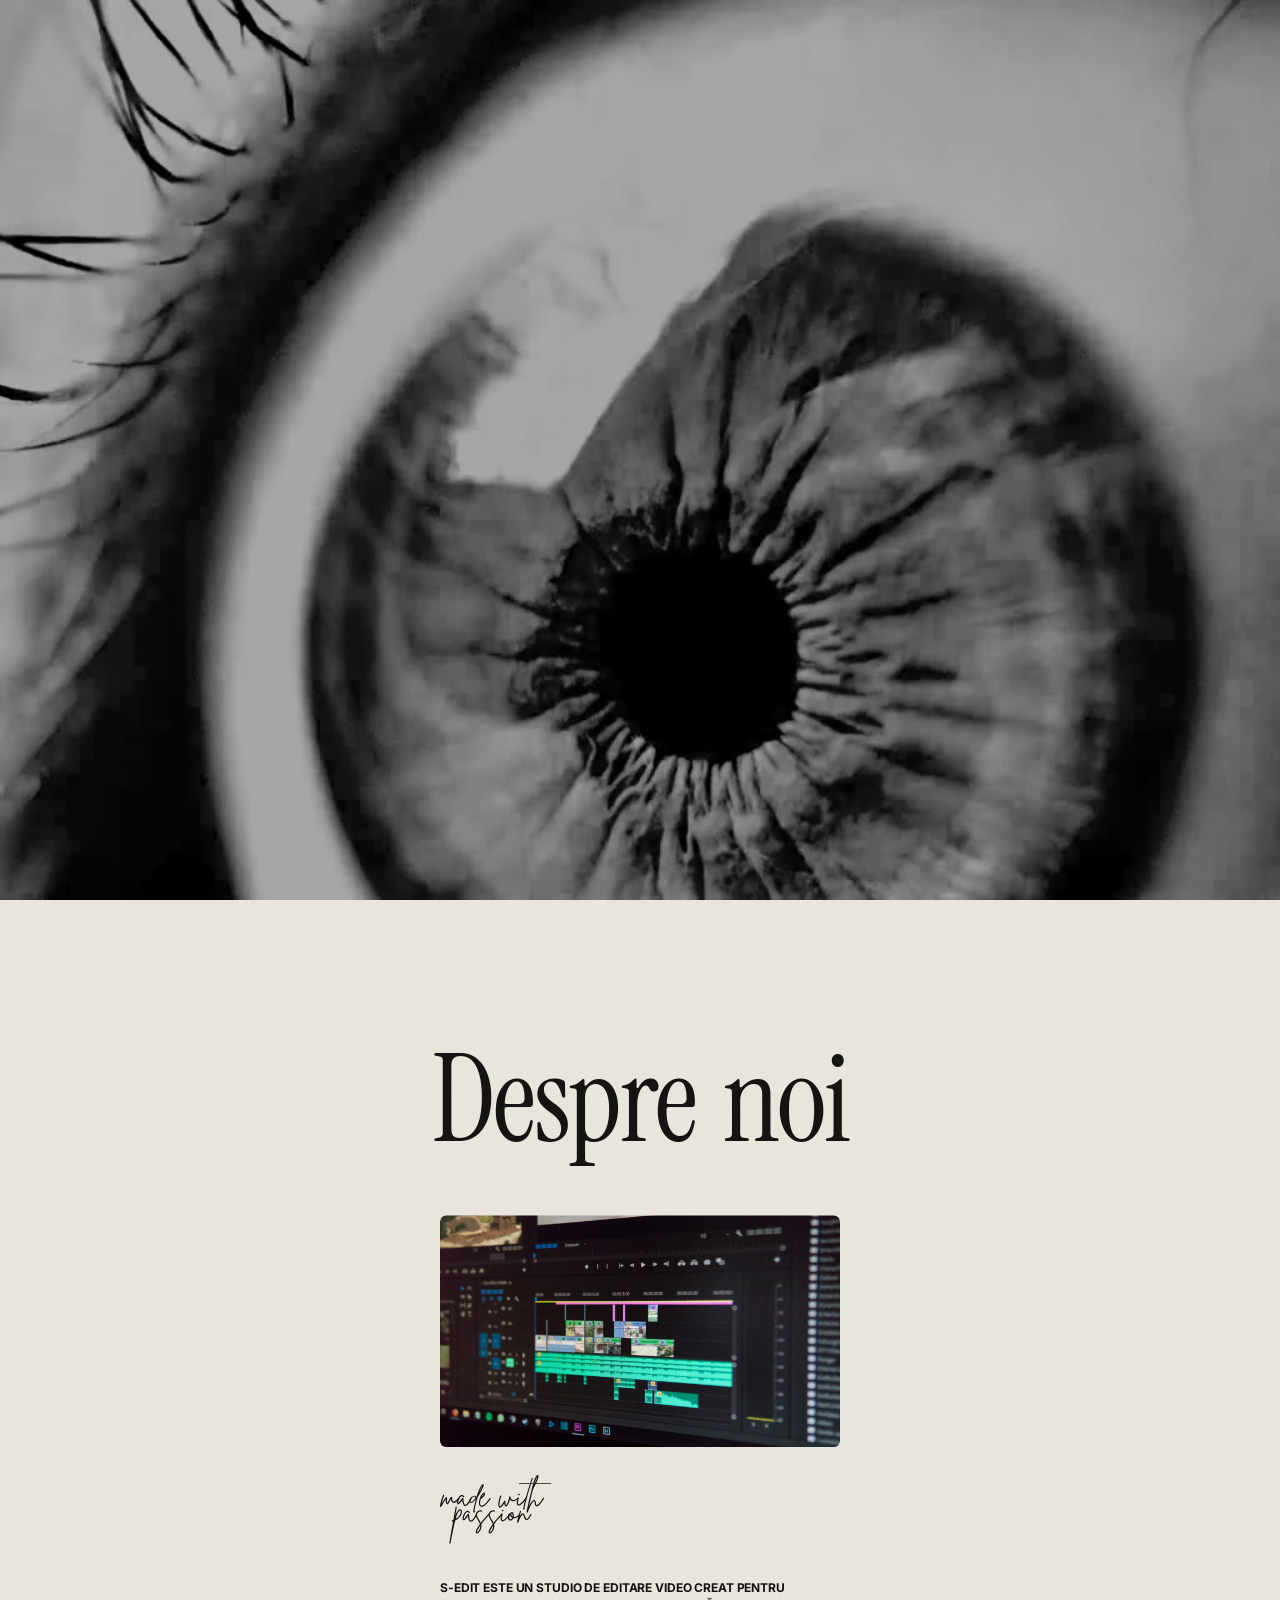
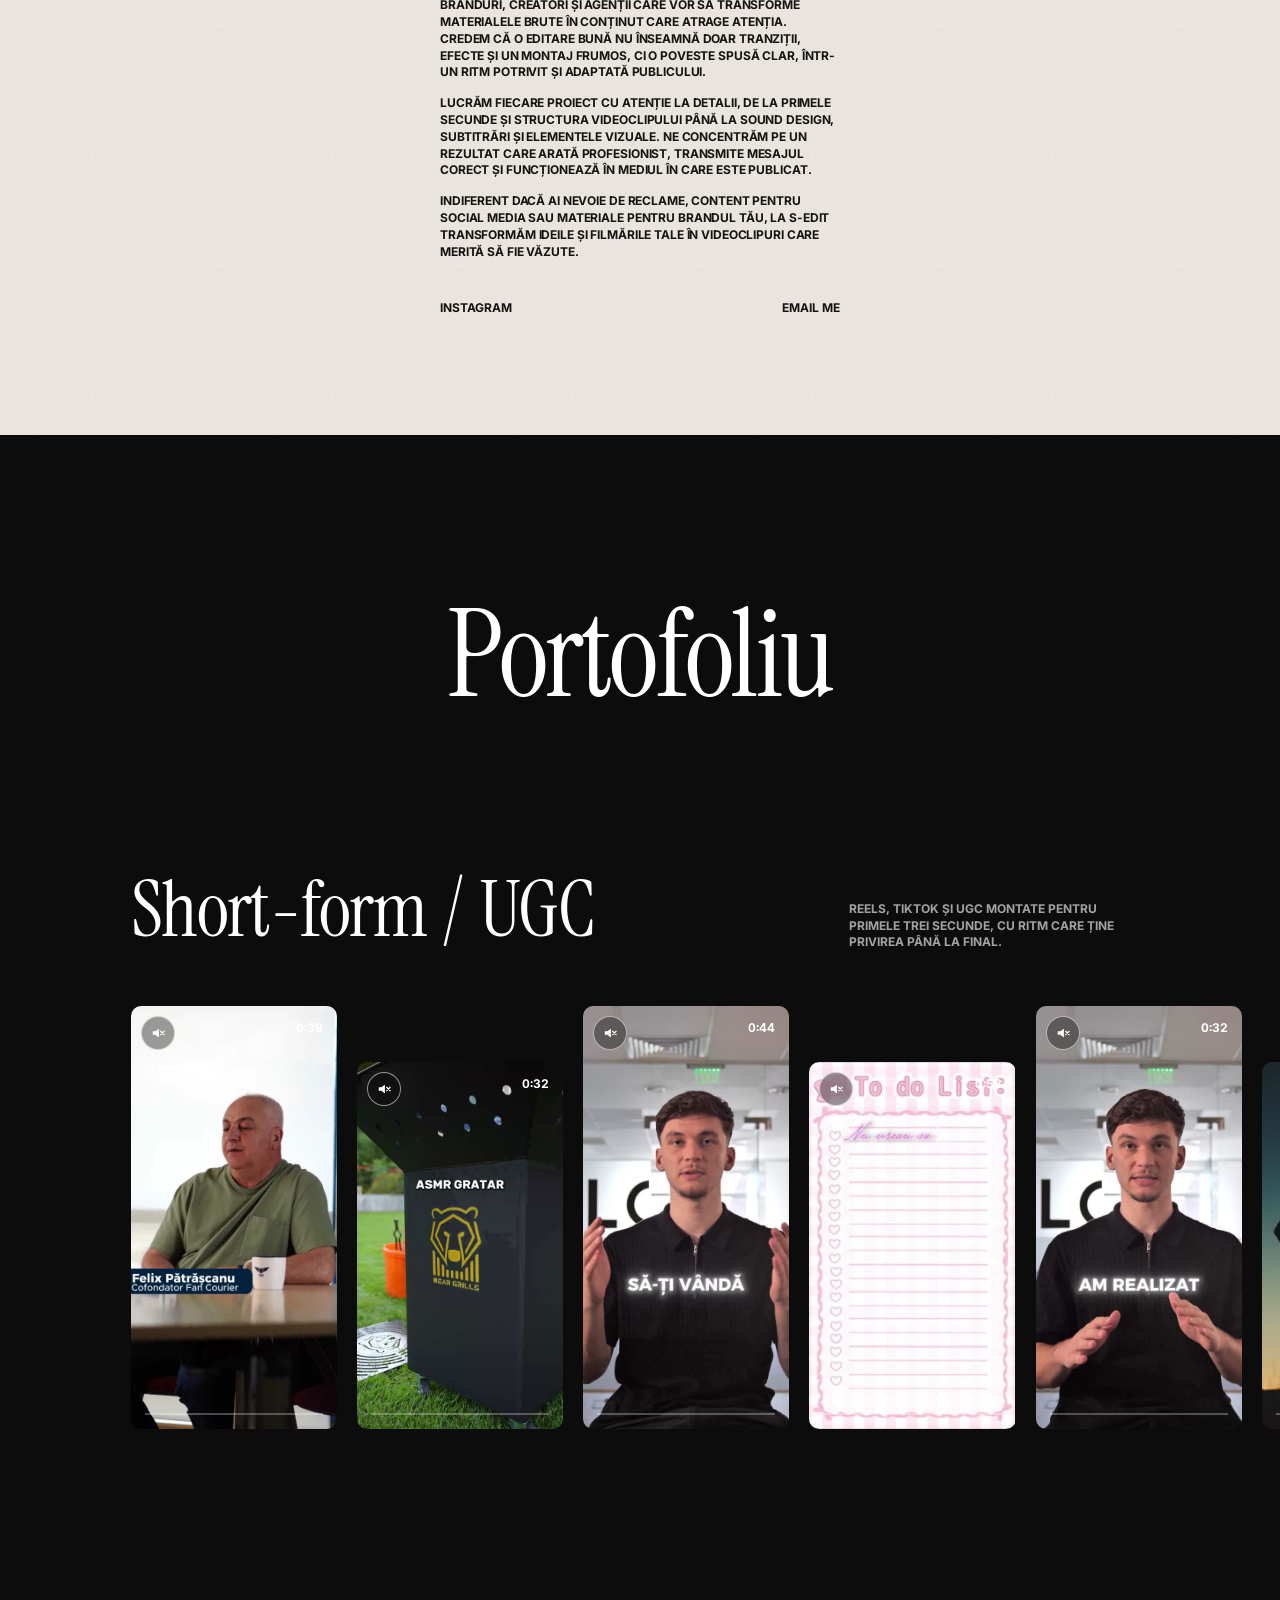
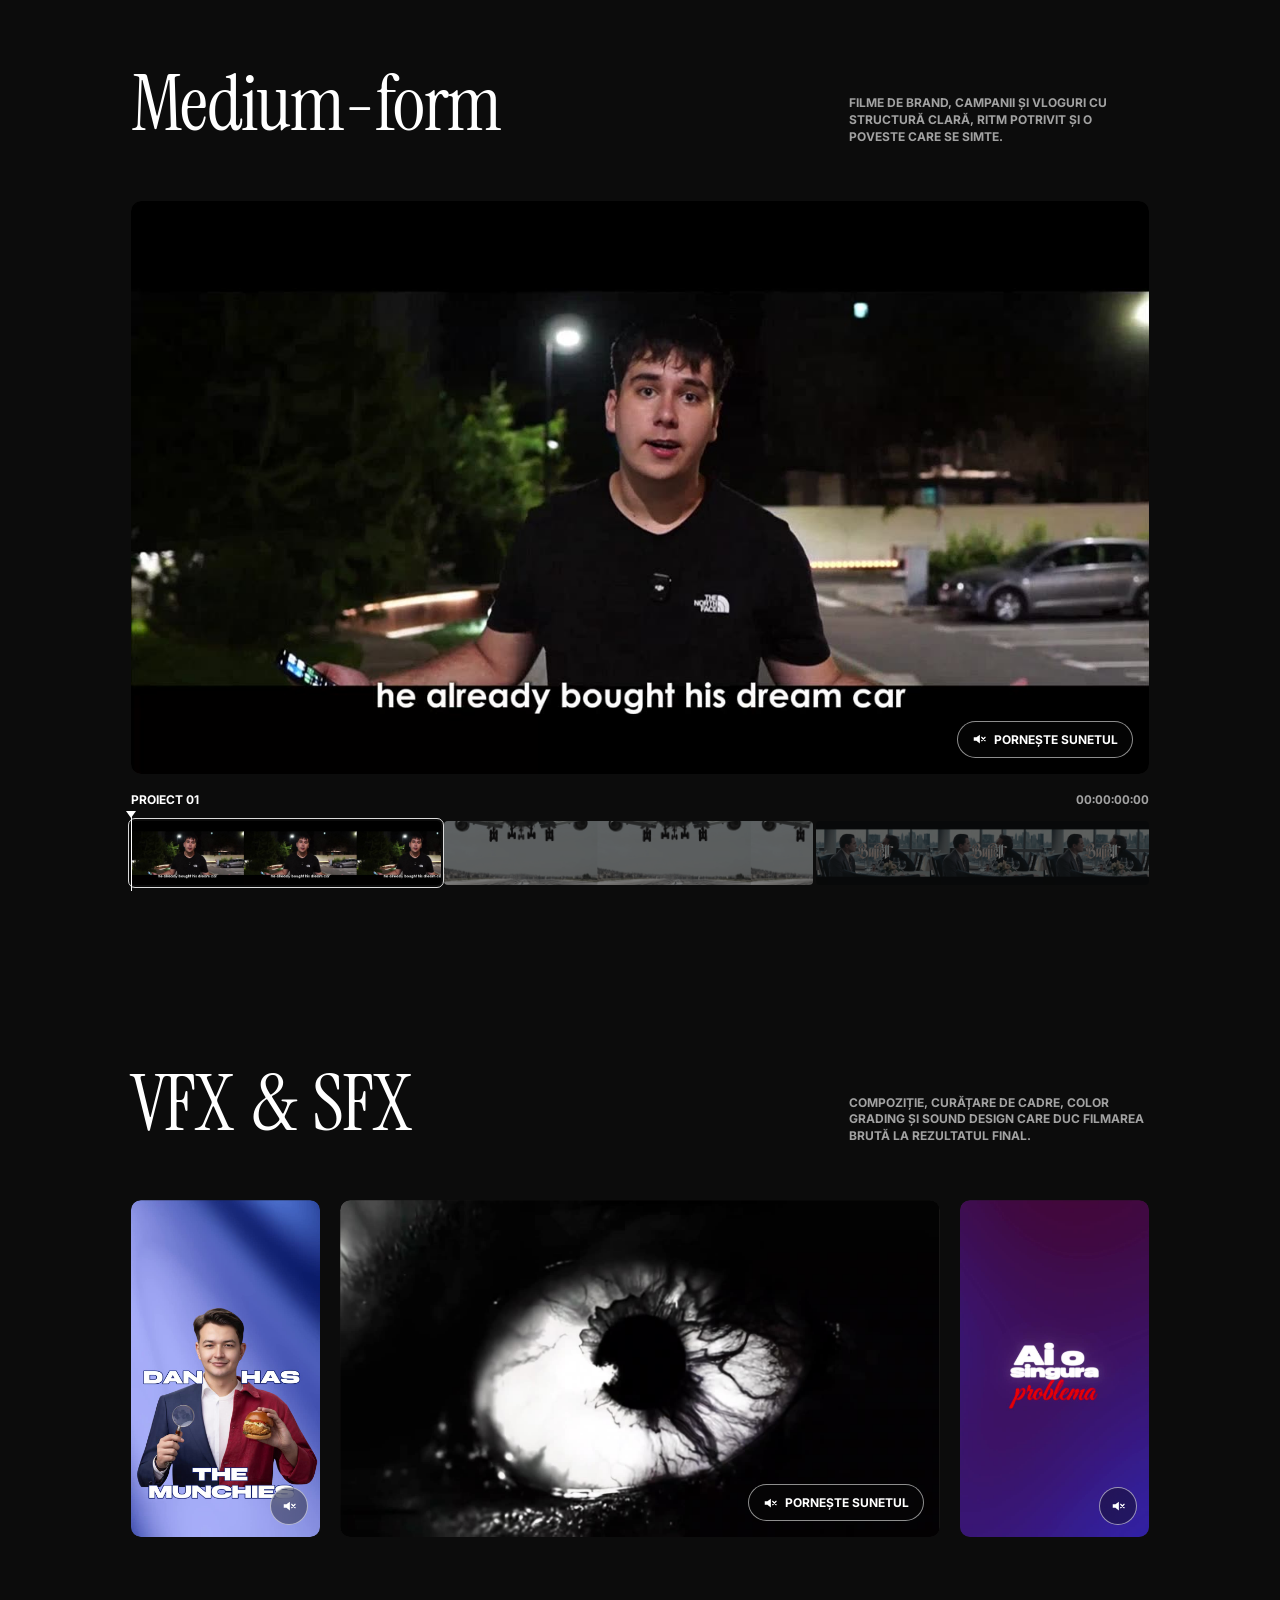
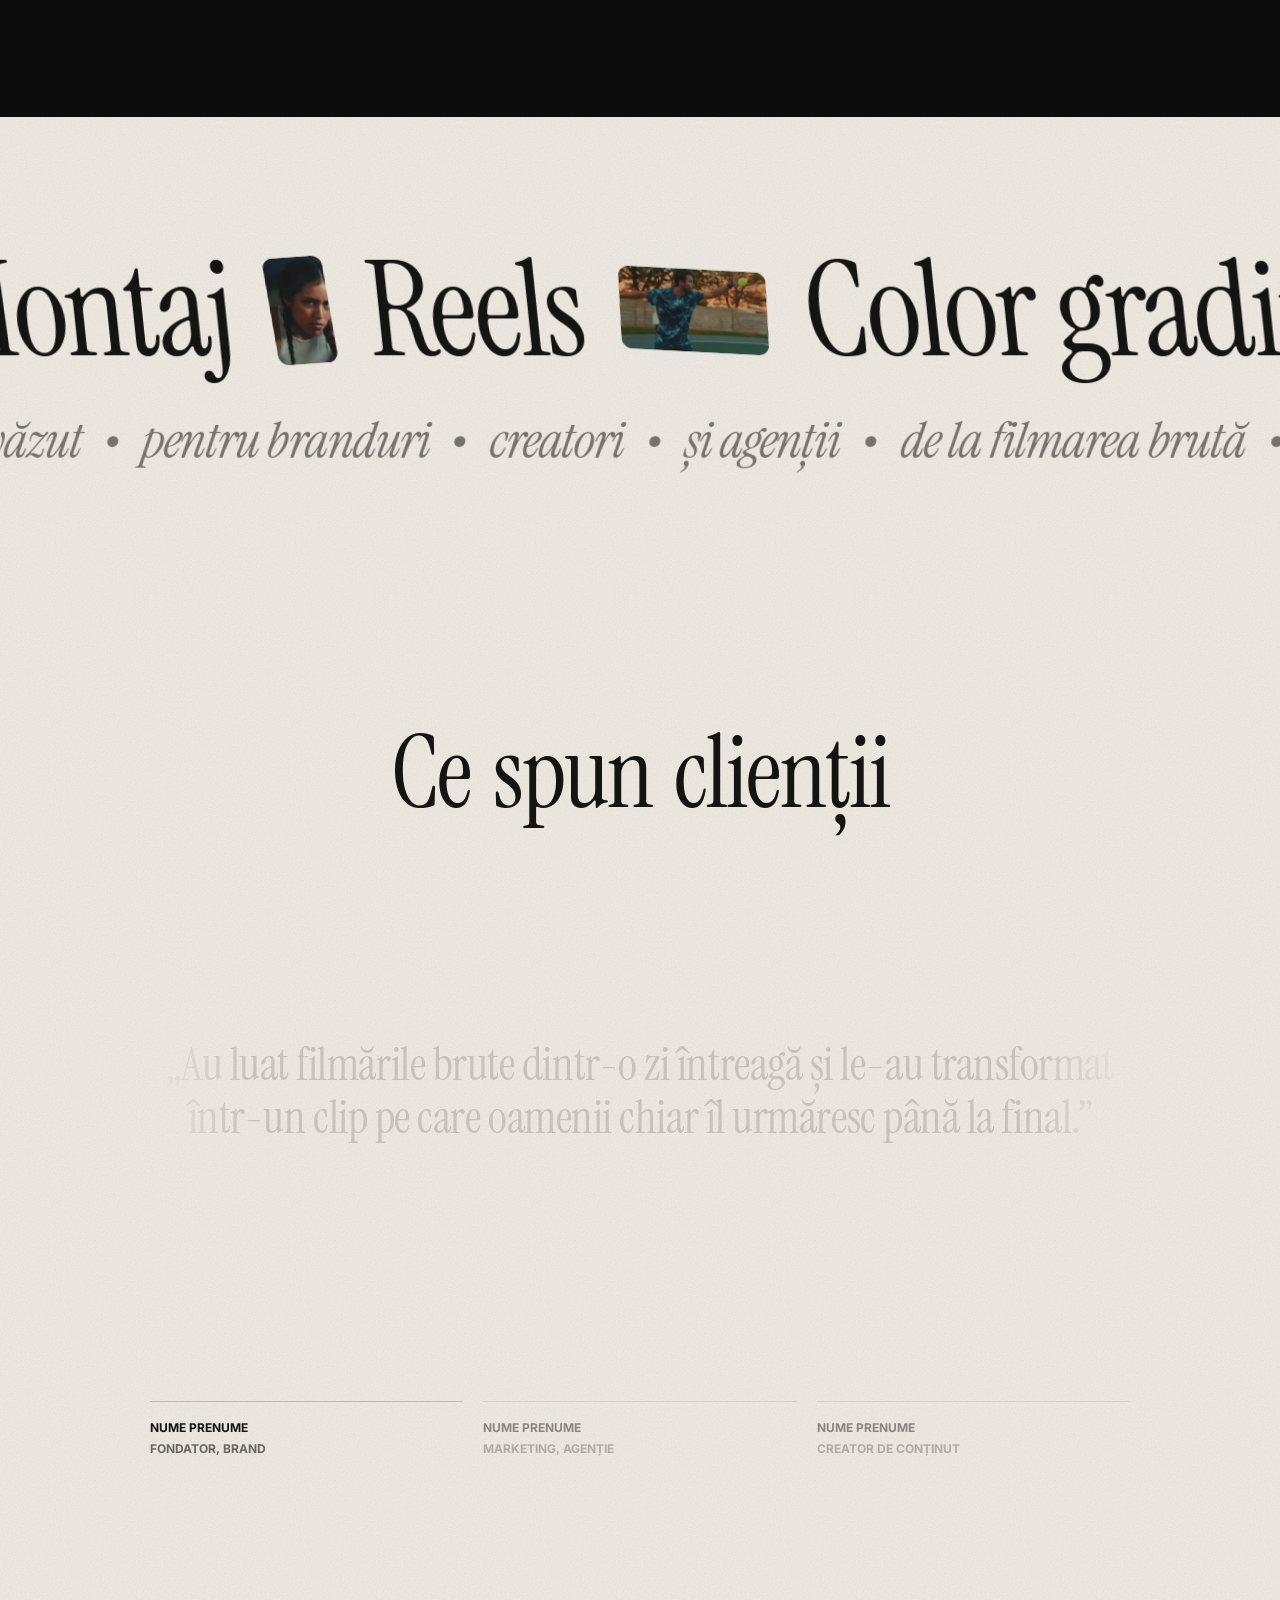
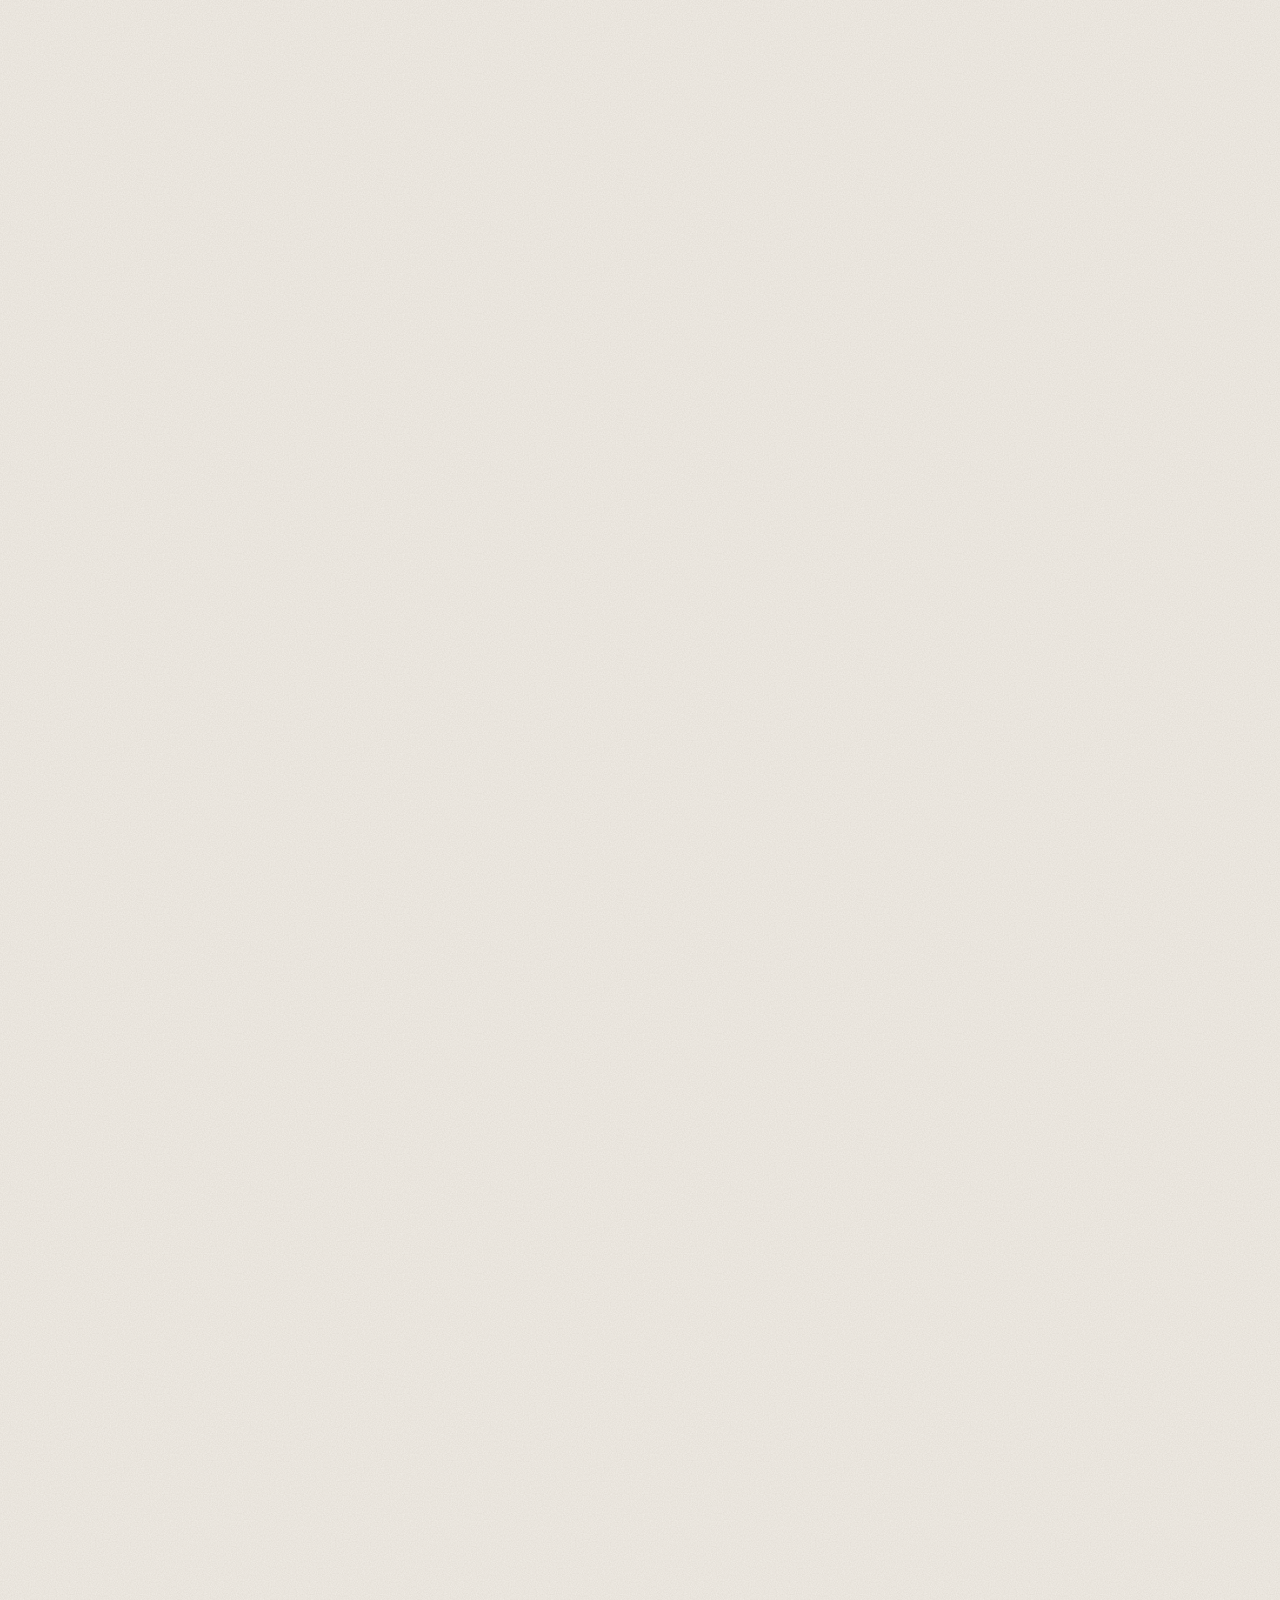
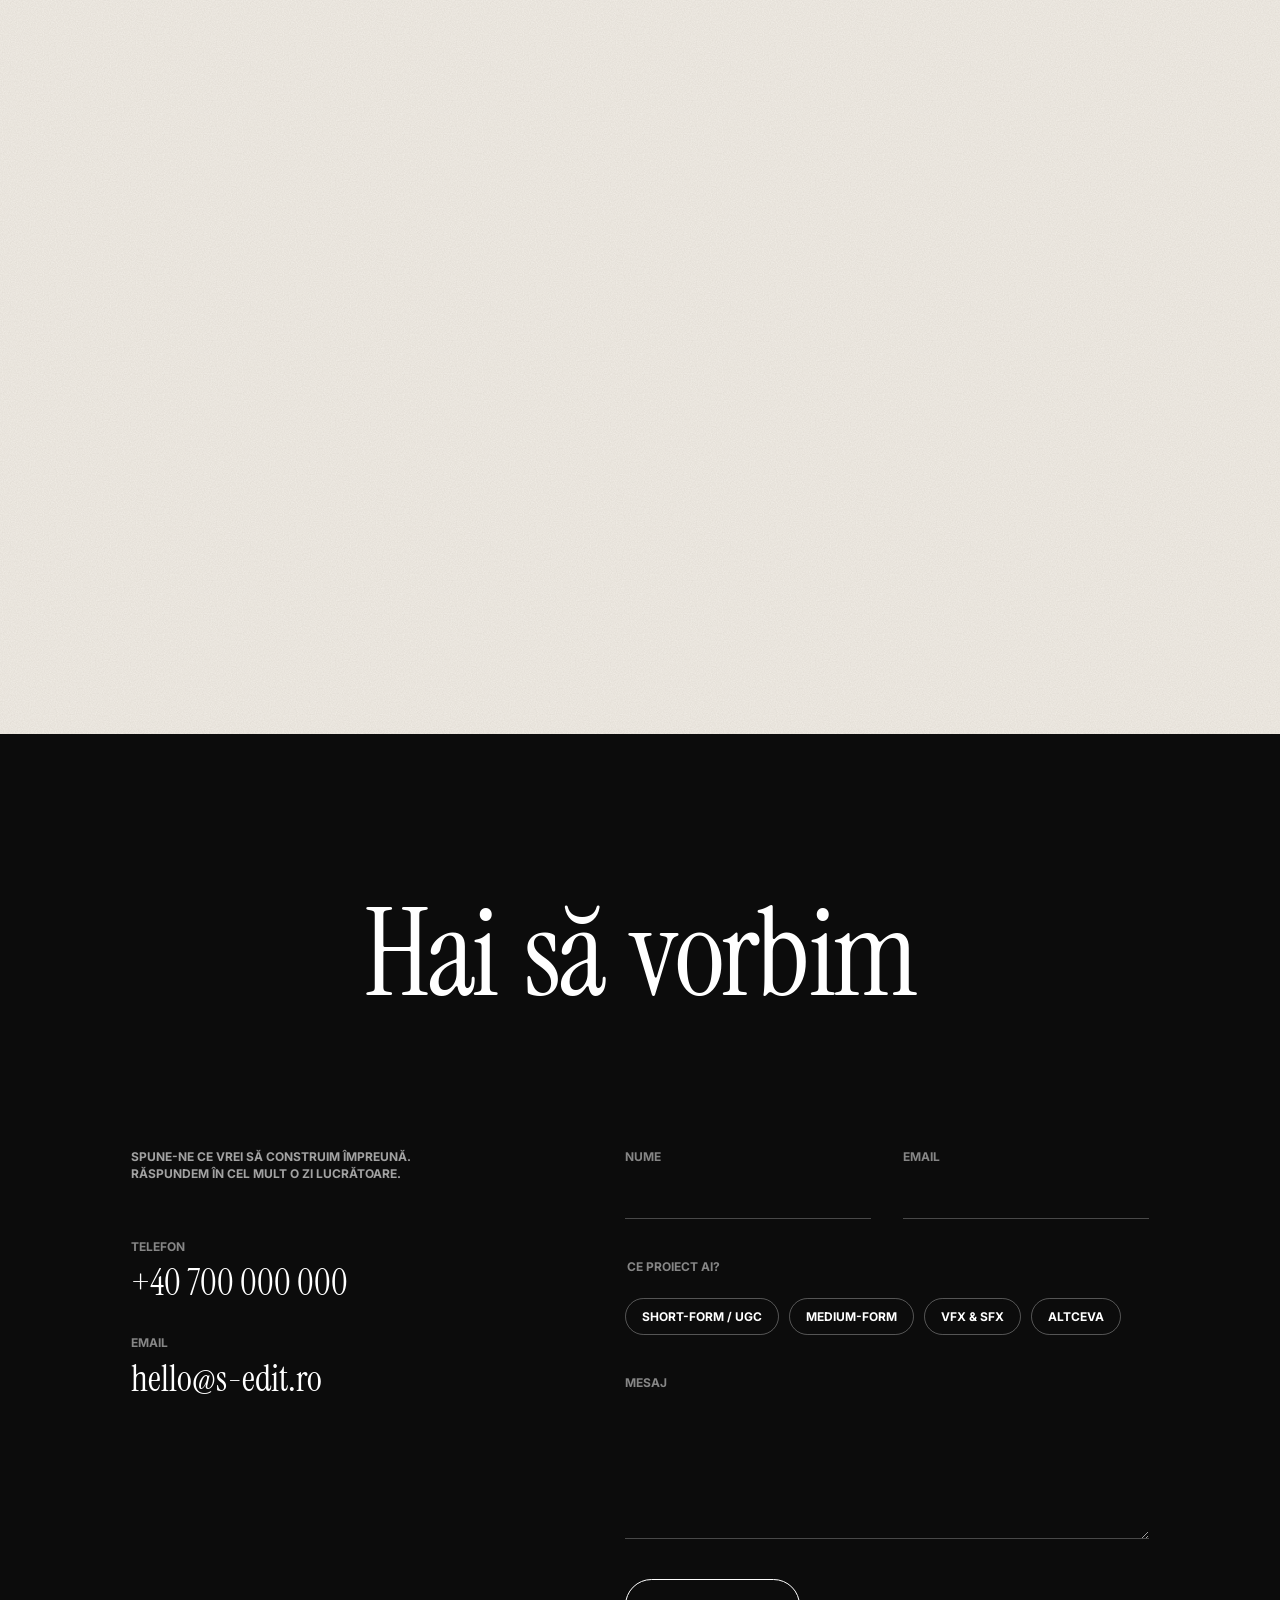
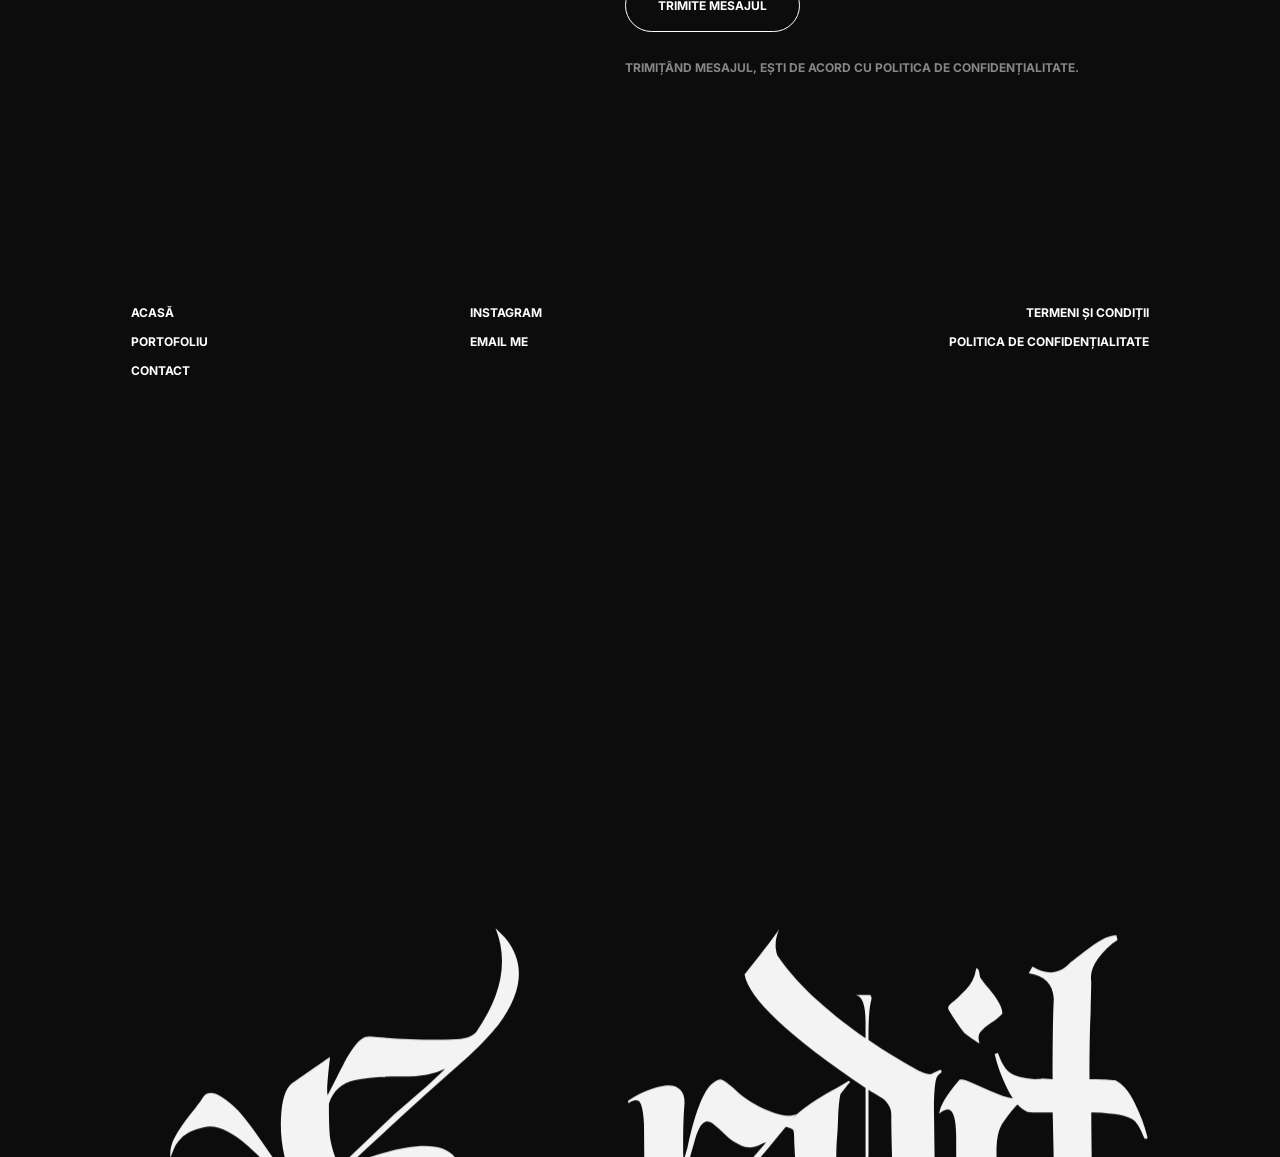
==== index.html @ 3501eb6a "Add the fifth UGC project as a video reel UGC_5 (vertical, 32s) compressed from 8.5MB to 720x1280 (3" ====
<!doctype html>
<html lang="ro" class="no-js">
<head>
  <meta charset="utf-8">
  <meta name="viewport" content="width=device-width, initial-scale=1, viewport-fit=cover">
  <title>S-EDIT © — Studio de editare video</title>
  <meta name="description" content="S-Edit este un studio de editare video dedicat brandurilor și creatorilor care vor conținut care atrage și convinge.">
  <meta name="theme-color" content="#0c0c0c">
  <link rel="canonical" href="https://s-edit.vercel.app/">
  <meta property="og:type" content="website">
  <meta property="og:site_name" content="S-EDIT ©">
  <meta property="og:locale" content="ro_RO">
  <meta property="og:url" content="https://s-edit.vercel.app/">
  <meta property="og:title" content="S-EDIT © — Studio de editare video">
  <meta property="og:description" content="S-Edit este un studio de editare video dedicat brandurilor și creatorilor care vor conținut care atrage și convinge.">
  <meta property="og:image" content="https://s-edit.vercel.app/assets/og.jpg">
  <meta property="og:image:type" content="image/jpeg">
  <meta property="og:image:width" content="1200">
  <meta property="og:image:height" content="630">
  <meta property="og:image:alt" content="S-EDIT, editare video">
  <meta name="twitter:card" content="summary_large_image">
  <meta name="twitter:title" content="S-EDIT © — Studio de editare video">
  <meta name="twitter:description" content="S-Edit este un studio de editare video dedicat brandurilor și creatorilor care vor conținut care atrage și convinge.">
  <meta name="twitter:image" content="https://s-edit.vercel.app/assets/og.jpg">
  <link rel="icon" href="favicon.ico" sizes="48x48">
  <link rel="icon" href="assets/icons/favicon-32.png" type="image/png" sizes="32x32">
  <link rel="icon" href="assets/icons/icon-192.png" type="image/png" sizes="192x192">
  <link rel="apple-touch-icon" href="assets/icons/apple-touch-icon.png">
  <link rel="preconnect" href="https://fonts.googleapis.com">
  <link rel="preconnect" href="https://fonts.gstatic.com" crossorigin>
  <link href="https://fonts.googleapis.com/css2?family=Inter:wght@700&display=swap" rel="stylesheet">
  <link rel="preload" href="assets/fonts/InstrumentSerif-Regular.ttf" as="font" type="font/ttf" crossorigin>
  <link rel="stylesheet" href="styles.css?v=44">
  <script>document.documentElement.className = "js";</script>
</head>
<body>
  <div class="preloader" aria-hidden="true">
    <div class="preloader__bg"></div>
    <svg class="preloader__logo" viewBox="0 0 672 352" width="672" height="351" xmlns="http://www.w3.org/2000/svg">
      <path pathLength="1" style="--i: 0" d="M47.6041 131.587C43.9955 132.362 40.8989 133.396 38.3193 134.688C35.7372 135.975 33.672 137.458 32.1262 139.135C30.5779 140.813 29.4782 142.169 28.8297 143.202C28.186 144.231 27.4765 145.777 26.7035 147.845C25.9282 149.907 25.4113 151.197 25.1528 151.717C24.6383 147.328 25.5429 142.944 27.8641 138.56C30.1853 134.171 33.6013 129.139 38.1145 123.462C42.6325 117.786 45.6657 113.658 47.214 111.076C51.3419 106.434 58.9565 109.66 70.0553 120.751C74.6977 125.654 82.5001 136.234 93.4624 152.487C104.43 168.743 110.045 178.679 110.306 182.292C99.4653 167.065 88.2397 154.357 76.6288 144.168C65.0228 133.974 55.3479 129.78 47.6041 131.587ZM240.342 0L246.535 6.19311C260.208 22.4488 258.789 41.6718 242.282 63.8622C237.379 70.0529 231.315 76.502 224.093 83.212L222.542 84.7627C196.736 107.468 170.289 131.465 143.202 156.749C180.868 141.783 204.346 140.106 213.638 151.717C218.8 158.422 222.284 177.128 224.093 207.835C224.866 227.96 224.737 239.698 223.703 243.053C221.894 251.05 211.961 262.339 193.898 276.915C175.836 291.493 161.513 299.042 150.936 299.561C146.033 299.815 139.262 294.139 130.621 282.533C121.98 270.922 113.012 258.277 103.722 244.604C94.4377 230.925 87.3424 222.667 82.4415 219.831C81.1468 218.544 79.7912 218.032 78.3746 218.29C76.9555 218.544 74.054 220.219 69.6652 223.313C69.1507 223.827 68.3778 224.537 67.344 225.439C66.3102 226.344 65.3398 227.182 64.4376 227.955C63.533 228.731 62.5675 229.504 61.541 230.277C61.2801 230.537 59.7952 231.893 57.0839 234.343C54.3775 236.796 52.2513 238.664 50.7055 239.951C49.6717 240.732 45.4779 245.057 38.1242 252.923C30.7705 260.791 25.5454 265.884 22.4513 268.206C19.8716 270.015 17.6772 271.178 15.868 271.697C14.0613 272.212 11.3524 272.404 7.74383 272.273C4.13037 272.143 1.54828 272.078 0 272.078C9.29211 269.498 24.514 259.048 45.673 240.732C47.2188 239.439 49.6059 237.374 52.8316 234.539C56.055 231.698 58.442 229.633 59.9903 228.345C74.6977 215.447 82.1807 208.866 82.4415 208.606C83.2145 207.833 90.3073 201.639 103.722 190.026C104.495 189.514 105.527 188.549 106.814 187.13C108.106 185.706 109.011 184.738 109.525 184.223L113.397 180.351C107.46 173.129 103.206 163.323 100.631 150.936C98.3096 140.618 97.661 130.492 98.6899 120.556C99.7237 110.623 102.435 104.366 106.824 101.791C107.85 101.018 115.848 95.469 130.816 85.1431C129.007 100.626 128.49 109.013 129.265 110.306C130.299 108.499 131.589 106.049 133.137 102.952C134.683 99.8505 135.844 97.5269 136.619 95.9786C137.392 94.4328 138.423 92.4334 139.711 89.9806C141.003 87.5301 142.037 85.66 142.812 84.3726C143.585 83.0804 144.551 81.5979 145.709 79.9253C146.872 78.2478 147.84 76.958 148.615 76.0534C149.388 75.1512 150.293 74.3125 151.327 73.5371C152.36 72.7642 153.328 72.2473 154.233 71.9864C155.135 71.728 156.101 71.5963 157.13 71.5963C176.999 73.4055 195.061 74.0516 211.317 73.5371C219.834 73.5371 225.381 71.7304 227.955 68.1145C244.73 43.8638 248.858 21.159 240.342 0ZM189.646 185.384C187.064 174.807 183.258 167.131 178.225 162.357C173.193 157.585 167.385 155.52 160.806 156.164C154.226 156.808 147.455 159.068 140.491 162.942C133.527 166.812 126.43 172.1 119.2 178.81V178.42L115.338 182.292C101.404 194.932 91.8556 203.573 86.6938 208.215C92.8821 204.607 98.8801 202.676 104.688 202.422C110.493 202.164 115.204 203.707 118.82 207.055C125.53 213.765 134.622 225.573 146.099 242.477C157.581 259.377 165.385 269.503 169.516 272.858C174.677 276.466 178.937 276.981 182.292 274.399C185.647 271.819 188.098 266.916 189.646 259.691C191.967 249.634 193.128 237.382 193.128 222.933C193.128 208.479 191.967 195.963 189.646 185.384ZM190.806 107.984C196.222 103.337 201.637 98.3047 207.055 92.8869C199.83 96.4955 190.155 98.2389 178.03 98.1145C165.902 97.9853 155.581 98.824 147.064 100.631C138.553 102.433 132.879 107.592 130.046 116.109C130.046 126.688 130.302 134.171 130.816 138.56C132.103 146.299 134.298 152.619 137.399 157.52L172.998 123.462L178.42 118.82L190.806 107.984ZM154.808 216.349C152.226 213.255 149.776 209.644 147.455 205.514C146.426 204.48 146.813 203.319 148.615 202.032C150.422 200.74 152.616 198.74 155.198 196.034C157.778 193.323 159.456 190.16 160.231 186.544C160.231 185.771 160.616 185.901 161.392 186.934L162.162 190.026C162.935 191.321 164.291 193.193 166.229 195.644C168.165 198.097 169.713 200.225 170.871 202.032C172.034 203.834 172.617 205.509 172.617 207.055C171.583 208.349 169.774 209.771 167.195 211.317C164.612 212.865 162.869 214.35 161.967 215.774C161.07 217.193 161.006 219.061 161.782 221.382C161.006 220.863 159.843 220.09 158.29 219.061C157.776 218.541 157.132 218.024 156.359 217.51C155.584 216.991 155.067 216.603 154.808 216.349Z"/>
      <path pathLength="1" style="--i: 1" d="M255.437 172.997C257.244 173.258 266.531 173.261 283.301 173.007C300.069 172.749 309.227 172.617 310.775 172.617H313.487L314.647 173.387C317.488 174.936 320.843 178.547 324.712 184.223C325.746 186.544 326.519 189.06 327.034 191.772C327.546 194.483 327.804 196.614 327.804 198.16V200.481C327.29 199.708 326.39 198.674 325.102 197.38C321.226 194.8 315.808 193.508 308.844 193.508H251.175L249.634 192.737C246.279 190.93 243.051 187.319 239.95 181.902C238.921 179.58 238.148 177.069 237.628 174.363C237.114 171.651 236.726 169.52 236.468 167.965V165.644C236.726 166.165 237.76 167.326 239.569 169.125C242.402 170.935 247.693 172.224 255.437 172.997Z"/>
      <path pathLength="1" style="--i: 2" d="M407.531 227.185C404.956 227.96 398.7 228.606 388.766 229.126C378.83 229.64 372.315 230.155 369.221 230.667C366.639 231.181 365.349 231.698 365.349 232.217C365.088 232.471 365.088 233.246 365.349 234.539C366.895 248.727 372.313 259.691 381.598 267.435C390.887 275.174 401.079 277.429 412.173 274.204C423.272 270.98 431.789 262.4 437.726 248.466C436.431 264.207 430.882 277.432 421.078 288.141C411.271 298.849 399.016 302.007 384.309 297.62C370.382 296.333 357.481 287.563 345.609 271.307C340.706 274.916 335.803 277.369 330.902 278.661L329.351 276.72V276.34C331.931 275.047 333.996 272.916 335.544 269.951C337.09 266.987 338.187 263.31 338.831 258.921C339.48 254.532 339.87 250.665 340.001 247.315C340.131 243.96 340.131 239.639 340.001 234.353C339.87 229.062 339.806 225.512 339.806 223.703V216.349C331.548 214.543 325.743 211.704 322.388 207.835C326.777 209.122 332.321 208.993 339.026 207.445C339.026 179.064 338.899 153.136 338.646 129.655C338.124 120.112 336.834 114.948 334.774 114.168C333.226 113.395 331.16 113.912 328.581 115.719L328.191 114.948C327.937 114.69 327.937 114.429 328.191 114.168C332.319 111.335 336.578 109.077 340.967 107.399C345.356 105.722 349.484 104.627 353.353 104.113C357.22 103.593 360.317 104.498 362.638 106.824C364.959 109.145 365.861 112.758 365.349 117.659C364.835 123.85 364.579 132.752 364.579 144.363C364.579 150.293 364.706 153.389 364.959 153.648L367.28 145.523C367.539 144.751 367.671 144.234 367.671 143.973C372.313 122.816 377.345 109.399 382.768 103.722C386.123 100.889 388.574 99.7286 390.122 100.241C391.668 100.755 394.633 102.949 399.016 106.824C404.951 112.5 412.305 117.147 421.078 120.761C429.855 124.369 436.048 125.013 439.657 122.692C415.665 152.36 391.151 181 366.12 208.605H369.992C372.832 208.347 376.897 208.025 382.183 207.64C387.474 207.25 391.86 206.928 395.34 206.674C398.824 206.416 402.435 205.772 406.175 204.743C409.92 203.709 412.953 202.29 415.275 200.481C417.342 198.935 419.663 194.549 422.238 187.325C422.758 190.933 422.631 195.707 421.858 201.642C420.31 214.803 415.533 223.318 407.531 227.185ZM371.933 141.652C368.317 154.038 366.378 162.035 366.12 165.644C365.344 171.842 364.959 181.907 364.959 195.839C364.445 199.189 364.445 201.123 364.959 201.642C365.218 202.417 372.959 194.288 388.181 177.26C403.408 160.231 413.86 148.362 419.537 141.652L417.206 142.422L414.114 143.973C410.245 145.521 406.373 145.394 402.498 143.592C398.629 141.786 395.34 139.525 392.628 136.814C389.922 134.103 387.279 131.718 384.699 129.655C382.117 127.588 379.793 127.393 377.726 129.07C375.663 130.748 373.732 134.942 371.933 141.652Z"/>
      <path pathLength="1" style="--i: 3" d="M431.915 131.206C434.495 127.851 437.655 124.691 441.395 121.726C445.14 118.757 448.3 116.431 450.875 114.753C453.455 113.076 457.453 110.691 462.871 107.594C468.294 104.5 472.034 102.306 474.097 101.011C474.616 101.272 475.006 101.533 475.267 101.791C473.973 103.079 471.778 105.788 468.684 109.916C467.909 113.531 467.392 118.886 467.133 125.979C466.88 133.074 466.621 137.653 466.363 139.721C465.841 144.105 465.778 161.584 466.168 192.162C466.558 222.735 466.621 240.215 466.363 244.604C468.17 259.311 474.489 270.278 485.323 277.5L484.942 275.95H485.323V268.206C484.808 265.372 484.808 261.242 485.323 255.819V236.47L484.162 235.309C483.647 235.055 483.065 234.607 482.416 233.963C481.772 233.315 481.192 232.859 480.68 232.598C478.871 230.277 476.421 226.795 473.326 222.152C472.293 221.119 472.614 219.636 474.292 217.705C475.969 215.769 478.098 213.187 480.68 209.961C483.26 206.738 484.808 203.317 485.323 199.701V105.654C434.749 71.5963 408.048 46.5703 405.212 30.5755C415.791 17.4163 423.401 7.48053 428.044 0.770508C425.464 6.9685 425.076 12.6447 426.883 17.7991C438.494 35.3495 457.975 53.668 485.323 72.7569V61.9214C485.323 50.8299 483.131 44.8977 478.749 44.1223C485.198 44.1223 488.424 44.1223 488.424 44.1223C489.197 44.8977 489.453 45.9266 489.194 47.214C487.907 51.3443 487.263 59.8587 487.263 72.7569V73.9175C497.84 81.1493 508.808 87.8593 520.16 94.0476C520.414 94.3085 520.93 94.5645 521.711 94.818C525.831 96.6272 528.54 97.0125 529.835 95.9786L534.867 93.6574C535.64 94.4328 535.896 94.9497 535.638 95.2082C533.575 96.7564 532.415 98.1779 532.156 99.4702C531.122 103.079 530.605 109.916 530.605 119.981C531.378 176.743 531.895 209.383 532.156 217.9C532.156 220.475 531.961 226.731 531.571 236.665C531.186 246.601 531.125 253.632 531.386 257.76C532.159 265.246 528.094 272.407 519.194 279.246C510.292 286.08 499.65 292.078 487.263 297.24C487.263 324.327 489.453 342.387 493.837 351.418C488.934 345.481 485.969 336.323 484.942 323.944C484.42 319.555 484.547 310.909 485.323 298.011C484.808 298.272 483.391 298.788 481.07 299.561L472.556 303.814C472.809 303.299 473.322 302.716 474.097 302.068C474.877 301.424 475.457 300.778 475.843 300.137C476.233 299.493 476.296 299.171 476.038 299.171C460.043 291.949 449.334 282.66 443.912 271.307C442.363 273.37 439.786 274.143 436.177 273.628C435.917 273.628 435.529 272.982 435.017 271.688C438.365 270.142 440.04 266.66 440.04 261.242C440.298 259.182 440.43 241.636 440.43 208.606C439.915 179.712 439.398 161.908 438.879 155.198C438.625 151.331 438.367 146.816 438.109 141.652C438.109 137.263 437.913 134.62 437.523 133.723C437.138 132.82 435.787 132.108 433.466 131.587C432.691 131.333 432.174 131.206 431.915 131.206ZM487.263 234.539V279.041C490.618 280.85 493.968 281.884 497.319 282.143C499.125 281.884 500.674 280.853 501.961 279.051C503.253 277.244 504.092 274.794 504.477 271.697C504.867 268.596 505.126 266.016 505.258 263.953C505.387 261.886 505.321 259.048 505.062 255.439V250.016C505.582 236.604 505.26 215.255 504.097 185.969C502.931 156.686 502.351 135.849 502.351 123.462C502.351 121.141 501.834 119.142 500.8 117.464C499.771 115.787 498.872 114.563 498.099 113.788C497.323 113.015 495.583 111.854 492.871 110.306C490.16 108.76 488.29 107.599 487.263 106.824V149.776C487.263 150.551 487.132 151.97 486.873 154.038C486.612 156.101 486.483 157.517 486.483 158.29C486.483 163.713 486.546 171.198 486.678 180.741C486.807 190.287 486.873 197.385 486.873 202.032C487.646 203.58 488.034 204.997 488.034 206.284C488.807 207.572 490.223 209.508 492.286 212.087C494.354 214.669 495.904 216.864 496.938 218.671C497.972 220.48 498.489 222.157 498.489 223.703C497.709 224.732 495.77 226.41 492.676 228.736C489.58 231.057 487.775 232.993 487.263 234.539Z"/>
      <path pathLength="1" style="--i: 4" d="M572.017 145.134V231.057C572.017 231.572 571.822 236.343 571.432 245.375C571.047 254.406 571.373 259.053 572.407 259.312C574.728 277.116 581.694 281.114 593.308 271.308L593.688 272.078C591.106 277.242 587.3 283.114 582.267 289.692C577.24 296.273 573.436 299.562 570.856 299.562C567.76 299.562 565.114 299.24 562.918 298.596C560.726 297.948 558.855 296.592 557.31 294.529C555.761 292.462 554.667 290.916 554.023 289.887C553.379 288.853 552.28 286.659 550.726 283.304C547.891 277.628 546.474 266.534 546.474 250.017C546.474 245.375 546.408 238.538 546.279 229.507C546.147 220.475 546.084 213.509 546.084 208.606C545.57 177.645 545.314 154.297 545.314 138.561C545.314 126.428 543.504 120.235 539.891 119.981C538.343 119.981 536.409 120.886 534.088 122.693C534.6 117.531 538.86 110.304 546.864 101.012C547.637 99.4659 550.409 99.7902 555.183 101.987C559.955 104.179 565.692 106.695 572.397 109.536C579.107 112.371 584.657 113.403 589.046 112.628C589.819 112.628 589.563 113.532 588.275 115.339L585.174 117.27C580.017 123.207 576.601 127.788 574.923 131.012C573.246 134.238 572.275 138.946 572.017 145.134ZM550.726 69.2757C546.857 64.3749 543.504 59.4716 540.671 54.5683C539.376 53.0225 539.954 51.2816 542.407 49.3505C544.858 47.4145 547.952 44.5106 551.692 40.6411C555.437 36.7668 557.695 32.2512 558.47 27.0943C558.729 26.0605 559.377 26.4482 560.411 28.2549L561.182 32.5072C562.215 34.0554 564.215 36.6375 567.18 40.251C570.144 43.8669 572.334 46.9659 573.753 49.5455C575.177 52.1203 575.889 54.4415 575.889 56.5091C574.341 58.311 571.89 60.3103 568.535 62.5072C565.18 64.6992 562.791 66.7643 561.367 68.7003C559.948 70.6314 559.758 73.1476 560.791 76.2491C559.758 75.7297 558.08 74.6959 555.759 73.1476C554.472 72.1138 552.794 70.824 550.726 69.2757Z"/>
      <path pathLength="1" style="--i: 5" d="M634.331 55.7284C633.816 65.2814 633.56 79.9889 633.56 99.8507C641.297 99.8507 646.973 100.112 650.589 100.631C655.231 102.694 659.552 107.721 663.55 115.719C667.549 123.716 670.321 131.202 671.87 138.17C672.128 138.684 672.001 139.072 671.489 139.331H670.329C670.329 139.591 669.939 138.945 669.158 137.39C666.837 131.714 664.516 128.103 662.195 126.554C658.586 123.979 650.201 122.434 637.042 121.912H634.721C634.974 156.23 635.618 196.997 636.652 244.214C637.164 265.631 640.777 276.467 647.487 276.72C650.067 276.467 652.778 275.306 655.621 273.238C655.875 273.238 656.192 273.499 656.577 274.019C656.967 274.533 657.421 274.66 657.942 274.399C651.232 283.691 646.263 290.208 643.04 293.954C639.814 297.694 637.169 299.562 635.101 299.562C627.623 299.562 621.881 296.66 617.877 290.852C613.879 285.047 611.621 278.144 611.109 270.147C607.239 273.243 604.789 275.433 603.755 276.72C603.494 276.981 603.043 276.854 602.399 276.34C601.756 275.82 601.302 275.304 601.044 274.789C606.206 261.115 609.305 239.054 610.338 208.606C610.592 190.29 610.204 161.392 609.178 121.912H595.631C594.856 121.653 593.822 121.522 592.53 121.522C587.626 119.461 583.176 114.368 579.178 106.239C575.179 98.1122 572.404 90.5659 570.858 83.6023C570.598 83.3439 570.854 83.1488 571.629 83.0171C572.402 82.8879 572.79 82.6929 572.79 82.432C572.79 82.432 572.919 82.6929 573.18 83.2122C575.501 89.4029 577.951 93.4016 580.533 95.2083C583.374 97.5295 589.05 99.0778 597.562 99.8507C600.403 99.8507 601.951 99.7239 602.204 99.4703L609.178 99.8507C609.178 73.5373 609.434 55.865 609.948 46.8338C609.434 37.0296 603.887 31.3534 593.31 29.8051C593.563 29.5467 594.012 28.7713 594.656 27.4839C595.304 26.1917 595.758 25.5431 596.011 25.5431C605.562 31.2193 613.82 30.3172 620.784 22.8318C622.076 21.8053 625.046 19.4841 629.688 15.8682C634.331 12.2547 638.263 9.54587 641.489 7.74401C644.713 5.93728 648.004 4.90347 651.359 4.64258L652.13 7.74401C647.226 10.8406 642.906 14.9685 639.168 20.1302C635.428 25.2871 633.945 30.3172 634.721 35.218C634.721 37.2856 634.655 40.6407 634.526 45.283C634.394 49.9254 634.331 53.4072 634.331 55.7284Z"/>
    </svg>
    <div class="preloader__count"><span class="preloader__num">0</span>%</div>
  </div>

  <div class="bg" aria-hidden="true">
    <video class="bg__video" poster="assets/poster.jpg" autoplay muted loop playsinline preload="auto" disablepictureinpicture>
      <source src="assets/hero-720.mp4?v=44#t=0.001" type="video/mp4" media="(max-width: 767px)">
      <source src="assets/hero.mp4?v=44#t=0.001" type="video/mp4">
    </video>
    <div class="bg__shade"></div>
  </div>

  <header class="site-header">
    <a class="brand link" href="/">S-EDIT ©</a>

    <nav class="nav" aria-label="Principal">
      <a class="link" href="#portofoliu">PORTOFOLIU</a>
      <a class="link" href="#contact">CONTACT</a>
    </nav>

    <button class="burger" type="button" aria-label="Deschide meniul" aria-expanded="false" aria-controls="menu">
      <span></span><span></span>
    </button>
  </header>

  <main class="hero">
    <h1 class="hero__logo">
      <img src="assets/logo.svg" width="672" height="351" alt="S-Edit">
    </h1>

    <footer class="hero__bottom">
      <a class="social link" href="https://www.instagram.com/" target="_blank" rel="noopener">INSTAGRAM</a>
      <p class="tagline">
        S-EDIT ESTE UN STUDIO DE EDITARE VIDEO DEDICAT BRANDURILOR<br class="br-desktop">
        ȘI CREATORILOR CARE VOR CONȚINUT CARE ATRAGE ȘI CONVINGE.
      </p>
      <a class="mail link" href="mailto:hello@s-edit.ro">EMAIL ME</a>
    </footer>
  </main>

  <section class="about" id="despre" aria-labelledby="despre-title" data-header="ink">
    <div class="about__inner">
      <h2 class="about__title split" id="despre-title" data-reveal>
        <span class="word"><span>Despre</span></span>
        <span class="word"><span>noi</span></span>
      </h2>

      <figure class="about__media" data-reveal>
        <img src="assets/despre.webp" width="1400" height="812" loading="lazy" decoding="async"
             alt="Timeline de montaj video într-un program de editare">
      </figure>

      <svg class="about__sig" data-reveal viewBox="0 0 146 90" width="146" height="90" role="img" aria-label="Made with passion" xmlns="http://www.w3.org/2000/svg">
          <path style="--i: 14" d="M118.972 50.7753C119.345 51.0239 119.511 51.4797 119.262 51.894C116.652 56.4514 114.746 59.0616 112.633 58.813C111.224 58.6473 110.147 57.1972 109.319 54.3384C108.531 51.6039 107.951 51.4382 107.869 51.4382C107.496 51.4382 105.921 52.1011 102.027 61.796C101.902 62.086 101.612 62.2932 101.281 62.2932C101.198 62.2932 101.157 62.2932 101.074 62.2518C100.701 62.1689 100.452 61.796 100.494 61.4231C100.908 58.0258 102.524 52.4326 103.601 48.7452C103.767 48.248 103.891 47.7508 104.015 47.3365C104.14 46.8808 104.595 46.6322 105.01 46.7565C105.424 46.8808 105.673 47.3365 105.548 47.7508C105.424 48.2066 105.3 48.6623 105.134 49.2009C104.72 50.651 104.181 52.4326 103.684 54.2141C105.59 50.651 106.833 49.781 107.951 49.8638C109.484 49.9467 110.272 51.8525 110.852 53.8827C111.68 56.7829 112.509 57.1972 112.799 57.2386C114.29 57.4043 116.901 52.8055 117.895 51.1068C118.102 50.6925 118.599 50.5682 118.972 50.7753Z"/>
          <path style="--i: 13" d="M104.045 51.024C104.377 51.2726 104.459 51.7698 104.169 52.1426C102.056 54.8357 98.5763 56.9901 95.6761 56.3686C94.8889 58.2745 93.3559 59.3517 91.9058 59.3517C90.3729 59.3517 89.2128 58.2745 88.7156 56.5758C87.9699 53.717 89.3371 51.0654 90.9943 50.0296C91.2015 49.8639 91.4501 49.8639 91.6572 49.9468C92.1544 48.7038 93.1902 47.9581 94.1845 48.1652C95.0546 48.331 96.5047 49.2839 96.2147 53.9656C96.2147 54.2556 96.1732 54.5457 96.1318 54.8357C98.3277 55.25 101.186 53.3856 102.927 51.1483C103.175 50.8168 103.672 50.734 104.045 51.024ZM91.9473 57.7773C92.6516 57.7773 93.6459 57.073 94.226 55.7472C92.2373 54.6699 91.4501 53.137 91.3672 51.7283C90.2071 52.8055 89.8757 54.7528 90.29 56.1615C90.4143 56.7415 90.87 57.7359 91.9058 57.7773C91.9058 57.7773 91.9058 57.7773 91.9473 57.7773ZM94.6403 53.8828C94.806 50.5683 94.1017 49.7811 93.8945 49.7396C93.6874 49.7396 93.2731 50.0711 93.0659 50.734C92.7759 51.7698 93.0245 53.0956 94.5989 54.1313C94.5989 54.0485 94.5989 53.9656 94.6403 53.8828Z"/>
          <path style="--i: 12" d="M91.1493 50.6109C91.5222 50.818 91.6465 51.3152 91.4393 51.6881C89.3263 55.044 84.5617 60.5958 81.4544 60.5958C81.1644 60.5958 80.8744 60.5544 80.5843 60.4301C78.7199 59.6429 78.5128 56.5356 80.0043 50.6937C80.1286 50.2794 80.5429 50.0308 80.9987 50.1137C81.413 50.238 81.6616 50.6523 81.5787 51.1081C79.7557 58.1099 81.0815 58.8971 81.2472 58.98C82.6559 59.56 87.2962 55.334 90.0721 50.8595C90.3207 50.4866 90.7764 50.3623 91.1493 50.6109ZM81.3715 47.255C79.7557 47.1721 80.8744 45.5563 81.7444 45.3077C83.4431 44.7277 83.4845 47.3793 81.3715 47.255Z"/>
          <path style="--i: 11" d="M81.0212 50.5272C81.3526 50.8172 81.3941 51.3144 81.1041 51.6459C77.8724 55.4161 72.735 61.4236 71.9063 62.4594C71.4092 63.0809 70.9534 63.7023 70.4977 64.2824C71.6163 69.0884 69.2962 73.3144 67.0589 75.1788C66.2717 75.8003 65.5259 76.1317 64.863 76.1317C64.4901 76.1317 64.1173 76.0074 63.8272 75.7174C62.0457 73.9773 65.5259 68.3426 68.7576 63.9509C68.4675 62.9566 68.0118 61.9208 67.3075 60.8436C65.0702 57.4462 63.2472 54.4217 63.3715 51.8944C63.4958 49.74 64.573 47.8756 66.396 46.757C67.9704 45.8455 69.7933 45.6798 71.202 46.3427C71.6163 46.5084 71.782 47.0056 71.5749 47.3784C71.4092 47.7928 70.912 47.9585 70.5391 47.7928C69.5862 47.337 68.3432 47.4613 67.2246 48.1242C65.8574 48.9528 65.0287 50.3615 64.9459 51.9773C64.863 54.0074 66.6446 56.9076 68.6333 59.9735C69.1719 60.8022 69.5862 61.5894 69.9176 62.418C70.1662 62.0865 70.4148 61.7551 70.6634 61.4651C71.492 60.3878 76.6295 54.3803 79.9026 50.6101C80.1926 50.2786 80.6897 50.2372 81.0212 50.5272ZM67.556 72.1957C68.0947 71.3671 69.3376 69.0884 69.1719 66.1054C65.3188 71.5743 64.7802 73.9773 64.9459 74.5573C65.3188 74.5159 66.4374 73.853 67.556 72.1957Z"/>
          <path style="--i: 10" d="M64.3112 50.5272C64.6427 50.8172 64.6841 51.3144 64.3941 51.6459C61.1625 55.4161 56.025 61.4236 55.1964 62.4594C54.6992 63.0809 54.2434 63.7023 53.7877 64.2824C54.9063 69.0884 52.5862 73.3144 50.3489 75.1788C49.5617 75.8003 48.816 76.1317 48.1531 76.1317C47.7802 76.1317 47.4073 76.0074 47.1173 75.7174C45.3357 73.9773 48.816 68.3426 52.0476 63.9509C51.7576 62.9566 51.3018 61.9208 50.5975 60.8436C48.3602 57.4462 46.5372 54.4217 46.6615 51.8944C46.7858 49.74 47.863 47.8756 49.686 46.757C51.2604 45.8455 53.0834 45.6798 54.492 46.3427C54.9063 46.5084 55.0721 47.0056 54.8649 47.3784C54.6992 47.7928 54.202 47.9585 53.8291 47.7928C52.8762 47.337 51.6333 47.4613 50.5146 48.1242C49.1474 48.9528 48.3188 50.3615 48.2359 51.9773C48.1531 54.0074 49.9346 56.9076 51.9233 59.9735C52.4619 60.8022 52.8762 61.5894 53.2077 62.418C53.4563 62.0865 53.7048 61.7551 53.9534 61.4651C54.7821 60.3878 59.9195 54.3803 63.1926 50.6101C63.4826 50.2786 63.9798 50.2372 64.3112 50.5272ZM50.8461 72.1957C51.3847 71.3671 52.6276 69.0884 52.4619 66.1054C48.6088 71.5743 48.0702 73.9773 48.2359 74.5573C48.6088 74.5159 49.7274 73.853 50.8461 72.1957Z"/>
          <path style="--i: 9" d="M47.7768 50.8192C48.1912 51.0263 48.3569 51.4821 48.1497 51.8964C46.1196 56.1224 43.0951 61.0527 40.2778 61.0527C40.1121 61.0527 39.9464 61.0113 39.7806 61.0113C37.9162 60.597 36.7976 58.2354 36.3418 53.5122C35.4303 54.7966 34.146 56.4538 32.7373 57.9868C32.4059 58.3597 31.3701 59.4783 30.3343 59.064C29.6714 58.8154 29.34 58.0697 29.3814 56.9096C29.4643 54.0923 31.6187 47.9604 34.8089 46.8418C35.8032 46.5103 37.2948 46.4689 38.8691 48.2919C39.1177 48.6233 39.0763 49.1619 38.7448 49.4105C38.4134 49.7005 37.9162 49.6591 37.6262 49.3277C36.3418 47.8361 35.3889 48.209 34.6846 48.7062C32.2401 50.4463 30.7072 55.9981 30.9972 57.4482C31.1215 57.3653 31.3287 57.1996 31.5772 56.9096C33.2345 55.128 34.6017 53.2222 35.6375 51.8135C35.8861 51.4407 36.1347 51.1092 36.3833 50.8192C36.549 50.5292 36.9219 50.4463 37.2533 50.5292C37.5433 50.612 37.7919 50.9021 37.7919 51.2335C38.1648 58.484 39.6563 59.354 40.1121 59.4369C41.2307 59.644 43.5923 57.6139 46.7411 51.1921C46.9068 50.8192 47.404 50.6535 47.7768 50.8192Z"/>
          <path style="--i: 8" d="M26.8231 44.6448C28.4389 45.142 29.1018 47.545 28.3146 50.3209C27.5274 53.3453 25.2487 55.6655 23.4671 57.1156C22.3485 57.9856 21.147 58.7314 19.8626 59.3943C17.7082 68.2191 14.8495 82.7615 13.8137 88.8933C13.7722 89.2662 13.3994 89.5562 13.0265 89.5562C12.9851 89.5562 12.9436 89.5148 12.9022 89.5148C12.4879 89.4734 12.1979 89.059 12.2393 88.6447C13.1922 82.3058 15.2223 70.7465 17.0039 60.6372C16.6724 60.7201 16.341 60.8444 16.0095 60.9273C15.5952 61.0515 15.1809 60.803 15.0566 60.3886C14.9323 59.9329 15.1809 59.5186 15.5952 59.3943C16.1753 59.2286 16.7553 59.0214 17.3353 58.8143C17.5839 57.3227 17.8739 55.8726 18.1225 54.464C19.2412 48.0007 20.2769 42.4075 20.3184 41.8275C20.3184 41.4131 20.6498 41.0817 21.0641 41.0403C21.5199 40.9988 21.8928 41.3717 21.8928 41.786C21.9342 42.076 21.6442 43.7333 19.9869 53.0968C22.9285 44.5205 25.7459 44.3133 26.8231 44.6448ZM26.7816 49.9065C27.3617 47.7936 26.9059 46.3435 26.3673 46.1777C26.3259 46.1777 26.2845 46.1777 26.243 46.1777C25.5387 46.1777 23.55 47.4621 21.3956 53.8011C21.1056 54.6711 20.7741 55.8726 20.4012 57.2813C23.3843 55.4583 25.9945 52.8482 26.7816 49.9065Z"/>
          <path style="--i: 7" d="M135.266 29.855C135.639 30.0622 135.763 30.5593 135.515 30.9322C128.886 41.7043 126.441 41.0829 125.613 40.8757C123.707 40.3785 123.5 37.4369 123.458 36.4426C123.334 34.5367 122.878 34.0396 122.712 34.0396C122.712 34.0396 122.712 34.0396 122.671 34.0396C121.635 34.0396 118.113 38.3484 114.509 48.7062C114.385 48.9962 114.053 49.2034 113.722 49.2034C113.68 49.2034 113.639 49.2034 113.597 49.2034C113.183 49.1205 112.935 48.7891 112.935 48.3748C113.183 44.646 120.599 14.3597 120.682 14.0697C122.547 6.40495 125.323 0.355987 127.104 0.0245363C127.518 -0.058325 127.933 0.0659687 128.181 0.43885C129.341 2.05467 126.524 9.55372 120.972 19.5386C119.481 25.6705 117.451 34.3296 116.042 40.6271C118.321 35.8625 120.848 32.1752 122.961 32.4652C124.784 32.7138 124.991 35.4482 125.032 36.3597C125.157 38.3898 125.613 39.2185 126.027 39.3428C126.234 39.3842 128.306 39.5914 134.189 30.1036C134.396 29.7307 134.893 29.6064 135.266 29.855ZM126.814 2.30325C125.82 3.71192 124.121 7.15071 122.547 13.1168C125.323 7.52359 126.483 3.9605 126.814 2.30325Z"/>
          <path style="--i: 6" d="M144.782 11.8098C145.082 11.6423 145.157 11.3073 144.932 11.0561C144.445 10.5536 142.273 10.2465 119.016 10.6373L119.054 10.524C119.788 8.3082 120.449 6.31097 121.039 4.69158C121.151 4.38452 120.926 4.10537 120.552 4.02163C120.177 3.93789 119.765 4.10538 119.653 4.38452C119.016 6.14313 118.305 8.26462 117.518 10.6653C115.459 10.6932 113.212 10.7211 110.777 10.7769C107.444 10.8327 104.823 10.8886 103.812 10.8886C103.4 10.8886 103.062 11.1398 103.062 11.419C103.062 11.726 103.4 11.9772 103.812 11.9772C104.86 11.9493 107.482 11.9214 110.815 11.8377C112.575 11.8098 114.747 11.7818 117.181 11.726C115.571 16.8064 113.736 22.8918 112.088 28.8376C110.89 33.1922 109.916 36.9606 109.279 39.7242C108.942 41.1757 108.717 42.3202 108.605 43.1018C108.455 44.1626 108.38 44.7767 109.092 44.9721C109.204 44.9721 109.279 45 109.392 45C110.028 45 110.365 44.3301 110.665 43.7159C110.815 43.4368 110.767 43.2135 110.393 43.1018C110.318 43.1018 110.141 42.9902 110.066 42.9902C110.44 40.8128 111.564 35.9278 113.736 28.2234C115.346 22.3893 117.106 16.5552 118.679 11.6981C128.978 11.5306 142.348 11.391 143.883 11.7818C144.145 11.9493 144.482 11.9493 144.782 11.8098Z"/>
          <path style="--i: 5" d="M112.269 29.8951C112.642 30.1022 112.767 30.5994 112.559 30.9723C110.446 34.3282 105.682 39.88 102.575 39.88C102.284 39.88 101.994 39.8386 101.704 39.7143C99.8401 38.9271 99.6329 35.8197 101.124 29.9779C101.249 29.5636 101.663 29.315 102.119 29.3979C102.533 29.5222 102.782 29.9365 102.699 30.3922C100.876 37.3941 102.202 38.1813 102.367 38.2642C103.776 38.8442 108.416 34.6182 111.192 30.1437C111.441 29.7708 111.897 29.6465 112.269 29.8951ZM102.492 26.5391C100.876 26.4563 101.994 24.8405 102.865 24.5919C104.563 24.0118 104.605 26.6634 102.492 26.5391Z"/>
          <path style="--i: 4" d="M101.94 29.9802C102.271 30.3117 102.271 30.8088 101.94 31.0988C99.3708 33.7504 96.5534 34.8691 94.2747 34.1648C93.3218 33.8747 92.1203 33.1704 91.2502 31.5546C90.8774 32.9633 90.3802 34.5376 89.8416 35.9463C88.1015 40.5037 86.9414 41.1252 86.1128 41.1252C84.6627 41.1666 84.2069 39.0536 84.0827 38.3493C83.9584 37.8107 83.9169 37.2721 83.8341 36.6921C81.9697 39.5922 80.9753 40.8766 80.1053 41.7052C79.3595 42.3681 78.738 42.5753 78.2408 42.5753C77.868 42.5753 77.5365 42.451 77.3294 42.3267C75.2578 40.9595 75.7135 34.5791 78.4066 27.1629C78.5309 26.7486 78.9866 26.5414 79.4009 26.6657C79.8152 26.8314 80.0638 27.2872 79.8981 27.7015C76.9151 35.9877 77.4537 40.5037 78.1994 40.9595C78.2823 41.0423 78.5723 40.9595 79.028 40.5452C79.981 39.6337 81.141 37.9764 83.8341 33.7504C84.0412 33.4604 84.3727 33.2947 84.7456 33.419C85.077 33.5019 85.3256 33.8333 85.3256 34.1648C85.3256 35.1591 85.4085 36.7749 85.657 38.0179C85.8228 39.0122 86.0299 39.3851 86.1542 39.5094C87.19 38.8465 89.7173 32.6318 90.2973 28.4472C90.3388 28.0744 90.6702 27.7843 91.0845 27.7429C91.4574 27.7429 91.7889 28.0329 91.8717 28.4058C92.3275 30.7674 93.3218 32.2175 94.7305 32.6318C96.4292 33.1704 98.7079 32.1761 100.821 29.9802C101.111 29.6902 101.649 29.6902 101.94 29.9802Z"/>
          <path style="--i: 3" d="M65.8261 30.06C66.1576 30.3086 66.2404 30.8058 65.9918 31.1787C62.7602 35.6947 60.15 38.512 57.4984 40.4178C56.4627 41.1636 55.3854 41.5365 54.4325 41.5365C53.6868 41.5365 53.0239 41.3293 52.4438 40.8736C51.2837 40.045 49.6265 37.6419 51.6566 31.0544C53.3139 25.7098 55.8412 22.851 57.4984 22.8096C58.037 22.8096 58.5342 23.141 58.7414 23.6382C59.3214 25.2954 57.1255 28.4442 53.1067 31.7587C51.3252 37.5591 52.8581 39.2163 53.3553 39.5892C54.1425 40.1693 55.344 40.0035 56.5869 39.1335C59.0728 37.3519 61.6001 34.6175 64.7075 30.2672C64.9561 29.8943 65.4532 29.8114 65.8261 30.06ZM57.167 24.5497C56.5869 24.964 55.4269 26.1241 54.3497 28.5271C56.2969 26.5384 57.0013 25.2126 57.167 24.5497Z"/>
          <path style="--i: 2" d="M56.7053 12.192C56.9515 12.3911 57.772 12.9316 55.5976 17.4544C55.4745 17.7388 55.3104 18.0517 55.1463 18.393C53.8745 21.0953 52.3155 24.5087 49.2384 28.548C48.4999 30.9942 47.7204 33.7819 46.9819 36.9108C45.4639 43.1687 45.0537 45.9564 44.9716 47.1795C45.1767 47.1226 45.4229 47.1226 45.628 47.208C46.0383 47.3217 46.2024 47.6631 45.9973 47.9191C45.7511 48.3458 45.2588 49 44.5203 49C44.4383 49 44.3152 49 44.2331 48.9716C43.4126 48.8009 43.0844 48.2889 43.7408 44.5057C44.069 42.5714 44.6434 39.8976 45.4229 36.7117C45.8332 34.9197 46.2845 33.213 46.7358 31.5916C45.9152 32.5018 45.0537 33.4405 44.069 34.4077C41.8125 36.6833 40.2535 36.7402 39.3509 36.3704C37.5047 35.6308 37.7919 32.8432 39.2689 30.7098C41.1971 27.8653 43.987 26.7559 45.7511 27.1257C46.1204 27.211 47.1871 27.5239 47.3922 28.6333C47.5153 28.4626 47.6384 28.3204 47.7204 28.1497C50.7564 18.3646 53.9155 12.4196 55.6797 12.0213C56.0489 11.9644 56.4182 12.0213 56.7053 12.192ZM42.7561 33.7819C44.11 32.4449 45.2998 31.1649 46.3255 29.9418C45.9563 29.8564 45.7511 29.6004 45.7922 29.3444C45.8332 29.1169 45.9563 28.2919 45.2998 28.1782C45.2178 28.1497 45.1357 28.1497 45.0126 28.1497C43.987 28.1497 42.0997 29.1169 40.7048 31.1649C39.3099 33.213 39.515 35.1757 40.1304 35.4317C40.3356 35.4886 41.1971 35.3463 42.7561 33.7819ZM54.1206 17.113C54.736 15.7761 55.1053 14.809 55.2694 14.1263C54.2848 15.6054 52.7257 18.5637 51.0026 23.2856C52.1103 21.3229 52.9309 19.5877 53.6693 18.0517C53.7924 17.7104 53.9565 17.3975 54.1206 17.113Z"/>
          <path style="--i: 1" d="M40.4936 30.1034C40.908 30.3105 41.0737 30.7663 40.8665 31.1806C38.8364 35.4066 35.8119 40.3369 32.9946 40.3369C32.8289 40.3369 32.6631 40.2955 32.4974 40.2955C30.633 39.8811 29.5144 37.5196 29.0586 32.7964C28.1471 34.0808 26.8628 35.738 25.4541 37.271C25.1227 37.6439 24.0869 38.7625 23.0511 38.3482C22.3882 38.0996 22.0568 37.3538 22.0982 36.1938C22.181 33.3764 24.3355 27.2446 27.5257 26.126C28.52 25.7945 30.0115 25.7531 31.5859 27.5761C31.8345 27.9075 31.7931 28.4461 31.4616 28.6947C31.1302 28.9847 30.633 28.9433 30.343 28.6118C29.0586 27.1203 28.1057 27.4932 27.4014 27.9904C24.9569 29.7305 23.424 35.2823 23.714 36.7324C23.8383 36.6495 24.0455 36.4838 24.294 36.1938C25.9513 34.4122 27.3185 32.5064 28.3543 31.0977C28.6029 30.7248 28.8515 30.3934 29.1001 30.1034C29.2658 29.8134 29.6387 29.7305 29.9701 29.8134C30.2601 29.8962 30.5087 30.1862 30.5087 30.5177C30.8816 37.7681 32.3731 38.6382 32.8289 38.7211C33.9475 38.9282 36.3091 36.8981 39.4579 30.4763C39.6236 30.1034 40.1208 29.9376 40.4936 30.1034Z"/>
          <path style="--i: 0" d="M24.9385 30.0604C25.27 30.3504 25.3114 30.8476 25.0214 31.1791C21.4997 35.2393 18.7239 36.938 16.6937 36.1508C15.2022 35.6122 14.415 33.8307 14.3321 30.9305C13.7107 32.0077 12.9649 33.5821 12.5092 34.535C12.1363 35.3222 11.8048 36.0265 11.5562 36.4823C11.2662 36.9794 10.479 38.5124 9.2361 38.2224C7.70315 37.8081 7.53742 34.7421 7.53742 33.4578C7.53742 32.712 7.57885 32.0491 7.57885 31.4691C5.67302 34.245 4.01577 37.0623 2.02707 40.874C1.69562 41.4954 1.32274 41.7855 0.908426 41.7855C0.784132 41.7855 0.659838 41.744 0.535545 41.7026C0.0383702 41.454 -0.500236 41.2054 0.866995 35.7365C1.73705 32.3391 2.89712 28.9003 4.0572 26.2073C4.26435 25.793 4.7201 25.6273 5.13441 25.793C5.54872 25.9587 5.71445 26.4559 5.54872 26.8702C4.01577 30.309 2.81426 34.4107 2.15136 37.2694C3.85004 34.2035 5.46586 31.6762 7.28883 29.1904C7.41313 28.9832 7.86887 28.3617 8.53177 28.5689C9.27753 28.8589 9.2361 29.5218 9.19467 31.3448C9.15324 31.9248 9.15324 32.6292 9.15324 33.4578C9.11181 35.0736 9.40183 36.1508 9.60898 36.5651C9.73328 36.4408 9.899 36.1922 10.1476 35.7365C10.3547 35.3222 10.6862 34.6178 11.0591 33.8307C13.2549 29.2318 14.0007 28.0303 15.0365 28.2789C15.948 28.486 15.9065 29.6047 15.9065 30.0604C15.8651 32.6706 16.3623 34.3278 17.2323 34.6593C18.2267 35.0322 20.464 34.0378 23.7785 30.1433C24.0685 29.8118 24.6071 29.7704 24.9385 30.0604Z"/>
      </svg>

      <div class="about__text" data-reveal>
        <p>S-Edit este un studio de editare video creat pentru branduri, creatori și agenții care vor să transforme materialele brute în conținut care atrage atenția. Credem că o editare bună nu înseamnă doar tranziții, efecte și un montaj frumos, ci o poveste spusă clar, într-un ritm potrivit și adaptată publicului.</p>
        <p>Lucrăm fiecare proiect cu atenție la detalii, de la primele secunde și structura videoclipului până la sound design, subtitrări și elementele vizuale. Ne concentrăm pe un rezultat care arată profesionist, transmite mesajul corect și funcționează în mediul în care este publicat.</p>
        <p>Indiferent dacă ai nevoie de reclame, content pentru social media sau materiale pentru brandul tău, la S-Edit transformăm ideile și filmările tale în videoclipuri care merită să fie văzute.</p>
      </div>

      <div class="about__links" data-reveal>
        <a class="link" href="https://www.instagram.com/" target="_blank" rel="noopener">INSTAGRAM</a>
        <a class="link" href="mailto:hello@s-edit.ro">EMAIL ME</a>
      </div>
    </div>
  </section>

  <section class="work" id="portofoliu" aria-labelledby="portofoliu-title">
    <h2 class="work__title split" id="portofoliu-title" data-reveal>
          <span class="word"><span>Portofoliu</span></span>
    </h2>

    <article class="cat cat--short">
      <header class="cat__head">
        <h3 class="cat__title split" data-reveal>
          <span class="word"><span>Short-form</span></span>
          <span class="word"><span>/</span></span>
          <span class="word"><span>UGC</span></span>
        </h3>
        <p class="cat__desc" data-reveal>Reels, TikTok și UGC montate pentru primele trei secunde, cu ritm care ține privirea până la final.</p>
      </header>

      <div class="reels" data-reveal>
        <div class="reels__track">
          <figure class="reel reel--video" style="--i: 0">
            <video poster="assets/work/video/ugc-1.jpg" muted loop playsinline preload="metadata" disablepictureinpicture aria-label="UGC, proiect 01">
              <source src="assets/work/video/ugc-1.mp4" type="video/mp4">
            </video>
            <button class="timeline__sound fx__sound" type="button" aria-pressed="false">
              <svg viewBox="0 0 16 16" width="14" height="14" aria-hidden="true"><path d="M2 6h3l4-3v10L5 10H2z" fill="currentColor"/><path class="timeline__waves" d="M11 5.5a3.5 3.5 0 0 1 0 5M12.8 3.8a6 6 0 0 1 0 8.4" fill="none" stroke="currentColor" stroke-width="1.3" stroke-linecap="round"/><path class="timeline__mute" d="M11 6l4 4M15 6l-4 4" stroke="currentColor" stroke-width="1.3" stroke-linecap="round"/></svg>
              <span>Pornește sunetul</span>
            </button>
            <span class="reel__time">0:39</span>
            <span class="reel__bar"></span>
          </figure>
          <figure class="reel reel--video" style="--i: 1">
            <video poster="assets/work/video/ugc-2.jpg" muted loop playsinline preload="metadata" disablepictureinpicture aria-label="UGC, proiect 02">
              <source src="assets/work/video/ugc-2.mp4" type="video/mp4">
            </video>
            <button class="timeline__sound fx__sound" type="button" aria-pressed="false">
              <svg viewBox="0 0 16 16" width="14" height="14" aria-hidden="true"><path d="M2 6h3l4-3v10L5 10H2z" fill="currentColor"/><path class="timeline__waves" d="M11 5.5a3.5 3.5 0 0 1 0 5M12.8 3.8a6 6 0 0 1 0 8.4" fill="none" stroke="currentColor" stroke-width="1.3" stroke-linecap="round"/><path class="timeline__mute" d="M11 6l4 4M15 6l-4 4" stroke="currentColor" stroke-width="1.3" stroke-linecap="round"/></svg>
              <span>Pornește sunetul</span>
            </button>
            <span class="reel__time">0:32</span>
            <span class="reel__bar"></span>
          </figure>
          <figure class="reel reel--video" style="--i: 2">
            <video poster="assets/work/video/ugc-3.jpg" muted loop playsinline preload="metadata" disablepictureinpicture aria-label="UGC, proiect 03">
              <source src="assets/work/video/ugc-3.mp4" type="video/mp4">
            </video>
            <button class="timeline__sound fx__sound" type="button" aria-pressed="false">
              <svg viewBox="0 0 16 16" width="14" height="14" aria-hidden="true"><path d="M2 6h3l4-3v10L5 10H2z" fill="currentColor"/><path class="timeline__waves" d="M11 5.5a3.5 3.5 0 0 1 0 5M12.8 3.8a6 6 0 0 1 0 8.4" fill="none" stroke="currentColor" stroke-width="1.3" stroke-linecap="round"/><path class="timeline__mute" d="M11 6l4 4M15 6l-4 4" stroke="currentColor" stroke-width="1.3" stroke-linecap="round"/></svg>
              <span>Pornește sunetul</span>
            </button>
            <span class="reel__time">0:44</span>
            <span class="reel__bar"></span>
          </figure>
          <figure class="reel reel--video" style="--i: 3">
            <video poster="assets/work/video/ugc-4.jpg" muted loop playsinline preload="metadata" disablepictureinpicture aria-label="UGC, proiect 04">
              <source src="assets/work/video/ugc-4.mp4" type="video/mp4">
            </video>
            <button class="timeline__sound fx__sound" type="button" aria-pressed="false">
              <svg viewBox="0 0 16 16" width="14" height="14" aria-hidden="true"><path d="M2 6h3l4-3v10L5 10H2z" fill="currentColor"/><path class="timeline__waves" d="M11 5.5a3.5 3.5 0 0 1 0 5M12.8 3.8a6 6 0 0 1 0 8.4" fill="none" stroke="currentColor" stroke-width="1.3" stroke-linecap="round"/><path class="timeline__mute" d="M11 6l4 4M15 6l-4 4" stroke="currentColor" stroke-width="1.3" stroke-linecap="round"/></svg>
              <span>Pornește sunetul</span>
            </button>
            <span class="reel__time">0:58</span>
            <span class="reel__bar"></span>
          </figure>
          <figure class="reel reel--video" style="--i: 4">
            <video poster="assets/work/video/ugc-5.jpg" muted loop playsinline preload="metadata" disablepictureinpicture aria-label="UGC, proiect 05">
              <source src="assets/work/video/ugc-5.mp4" type="video/mp4">
            </video>
            <button class="timeline__sound fx__sound" type="button" aria-pressed="false">
              <svg viewBox="0 0 16 16" width="14" height="14" aria-hidden="true"><path d="M2 6h3l4-3v10L5 10H2z" fill="currentColor"/><path class="timeline__waves" d="M11 5.5a3.5 3.5 0 0 1 0 5M12.8 3.8a6 6 0 0 1 0 8.4" fill="none" stroke="currentColor" stroke-width="1.3" stroke-linecap="round"/><path class="timeline__mute" d="M11 6l4 4M15 6l-4 4" stroke="currentColor" stroke-width="1.3" stroke-linecap="round"/></svg>
              <span>Pornește sunetul</span>
            </button>
            <span class="reel__time">0:32</span>
            <span class="reel__bar"></span>
          </figure>
          <figure class="reel" style="--i: 5">
            <img src="assets/work/short-6.jpg" width="540" height="960" loading="lazy" decoding="async" alt="">
            <span class="reel__time">0:19</span>
            <span class="reel__bar"></span>
          </figure>
        </div>
      </div>
    </article>

    <article class="cat cat--medium">
      <header class="cat__head">
        <h3 class="cat__title split" data-reveal>
          <span class="word"><span>Medium-form</span></span>
        </h3>
        <p class="cat__desc" data-reveal>Filme de brand, campanii și vloguri cu structură clară, ritm potrivit și o poveste care se simte.</p>
      </header>

      <div class="timeline" data-reveal>
        <div class="timeline__viewer">
            <video class="is-active" poster="assets/work/video/medium-1.jpg" muted playsinline preload="metadata" disablepictureinpicture aria-label="Proiect 01">
              <source src="assets/work/video/medium-1-720.mp4" type="video/mp4" media="(max-width: 767px)">
              <source src="assets/work/video/medium-1.mp4" type="video/mp4">
            </video>
            <video class="is-wide" poster="assets/work/video/medium-2.jpg" muted playsinline preload="metadata" disablepictureinpicture aria-label="Proiect 02">
              <source src="assets/work/video/medium-2-720.mp4" type="video/mp4" media="(max-width: 767px)">
              <source src="assets/work/video/medium-2.mp4" type="video/mp4">
            </video>
            <video poster="assets/work/video/medium-3.jpg" muted playsinline preload="metadata" disablepictureinpicture aria-label="Proiect 03">
              <source src="assets/work/video/medium-3-720.mp4" type="video/mp4" media="(max-width: 767px)">
              <source src="assets/work/video/medium-3.mp4" type="video/mp4">
            </video>
          <button class="timeline__sound" type="button" aria-pressed="false" hidden>
            <svg viewBox="0 0 16 16" width="14" height="14" aria-hidden="true"><path d="M2 6h3l4-3v10L5 10H2z" fill="currentColor"/><path class="timeline__waves" d="M11 5.5a3.5 3.5 0 0 1 0 5M12.8 3.8a6 6 0 0 1 0 8.4" fill="none" stroke="currentColor" stroke-width="1.3" stroke-linecap="round"/><path class="timeline__mute" d="M11 6l4 4M15 6l-4 4" stroke="currentColor" stroke-width="1.3" stroke-linecap="round"/></svg>
            <span>Pornește sunetul</span>
          </button>
        </div>
        <div class="timeline__meta">
          <span class="timeline__name" aria-live="polite">Proiect 01</span>
          <span class="timeline__tc">00:00:00:00</span>
        </div>
        <div class="timeline__track">
            <button class="clip is-active" type="button" style="--w: 1.35; --img: url(assets/work/video/medium-1.jpg)" aria-label="Proiect 01" aria-pressed="true"></button>
            <button class="clip" type="button" style="--w: 1.6; --img: url(assets/work/video/medium-2.jpg)" aria-label="Proiect 02" aria-pressed="false"></button>
            <button class="clip" type="button" style="--w: 1.45; --img: url(assets/work/video/medium-3.jpg)" aria-label="Proiect 03" aria-pressed="false"></button>
          <span class="timeline__head" aria-hidden="true"></span>
        </div>
      </div>
    </article>

    <article class="cat cat--vfx">
      <header class="cat__head">
        <h3 class="cat__title split" data-reveal>
          <span class="word"><span>VFX</span></span>
          <span class="word"><span>&amp;</span></span>
          <span class="word"><span>SFX</span></span>
        </h3>
        <p class="cat__desc" data-reveal>Compoziție, curățare de cadre, color grading și sound design care duc filmarea brută la rezultatul final.</p>
      </header>

      <div class="fx-show">
        <figure class="fx fx--h" data-reveal>
          <video poster="assets/work/video/sfx-3.jpg" muted loop playsinline preload="metadata" disablepictureinpicture aria-label="SFX, proiect 03">
            <source src="assets/work/video/sfx-3-720.mp4" type="video/mp4" media="(max-width: 767px)">
            <source src="assets/work/video/sfx-3.mp4" type="video/mp4">
          </video>
          <button class="timeline__sound fx__sound" type="button" aria-pressed="false">
            <svg viewBox="0 0 16 16" width="14" height="14" aria-hidden="true"><path d="M2 6h3l4-3v10L5 10H2z" fill="currentColor"/><path class="timeline__waves" d="M11 5.5a3.5 3.5 0 0 1 0 5M12.8 3.8a6 6 0 0 1 0 8.4" fill="none" stroke="currentColor" stroke-width="1.3" stroke-linecap="round"/><path class="timeline__mute" d="M11 6l4 4M15 6l-4 4" stroke="currentColor" stroke-width="1.3" stroke-linecap="round"/></svg>
            <span>Pornește sunetul</span>
          </button>
        </figure>
        <figure class="fx fx--v" data-reveal style="--i: 0">
          <video poster="assets/work/video/sfx-1.jpg" muted loop playsinline preload="metadata" disablepictureinpicture aria-label="SFX, proiect 01">
            <source src="assets/work/video/sfx-1.mp4" type="video/mp4">
          </video>
          <button class="timeline__sound fx__sound" type="button" aria-pressed="false">
            <svg viewBox="0 0 16 16" width="14" height="14" aria-hidden="true"><path d="M2 6h3l4-3v10L5 10H2z" fill="currentColor"/><path class="timeline__waves" d="M11 5.5a3.5 3.5 0 0 1 0 5M12.8 3.8a6 6 0 0 1 0 8.4" fill="none" stroke="currentColor" stroke-width="1.3" stroke-linecap="round"/><path class="timeline__mute" d="M11 6l4 4M15 6l-4 4" stroke="currentColor" stroke-width="1.3" stroke-linecap="round"/></svg>
            <span>Pornește sunetul</span>
          </button>
        </figure>
        <figure class="fx fx--v" data-reveal style="--i: 1">
          <video poster="assets/work/video/sfx-2.jpg" muted loop playsinline preload="metadata" disablepictureinpicture aria-label="SFX, proiect 02">
            <source src="assets/work/video/sfx-2.mp4" type="video/mp4">
          </video>
          <button class="timeline__sound fx__sound" type="button" aria-pressed="false">
            <svg viewBox="0 0 16 16" width="14" height="14" aria-hidden="true"><path d="M2 6h3l4-3v10L5 10H2z" fill="currentColor"/><path class="timeline__waves" d="M11 5.5a3.5 3.5 0 0 1 0 5M12.8 3.8a6 6 0 0 1 0 8.4" fill="none" stroke="currentColor" stroke-width="1.3" stroke-linecap="round"/><path class="timeline__mute" d="M11 6l4 4M15 6l-4 4" stroke="currentColor" stroke-width="1.3" stroke-linecap="round"/></svg>
            <span>Pornește sunetul</span>
          </button>
        </figure>
      </div>
    </article>
  </section>

  <section class="mq" aria-label="Ce facem" data-header="ink">
    <div class="mq__row mq__row--a" data-speed="60" data-dir="-1">
      <div class="mq__inner"><div class="mq__group"><span class="mq__word">Montaj</span><span class="mq__frame mq__frame--v"><img src="assets/work/short-1.jpg" alt="" loading="lazy" decoding="async"></span><span class="mq__word">Reels</span><span class="mq__frame mq__frame--h"><img src="assets/work/medium-2.jpg" alt="" loading="lazy" decoding="async"></span><span class="mq__word">Color grading</span><span class="mq__frame mq__frame--v"><img src="assets/work/short-4.jpg" alt="" loading="lazy" decoding="async"></span><span class="mq__word">Sound design</span><span class="mq__frame mq__frame--h"><img src="assets/work/medium-3.jpg" alt="" loading="lazy" decoding="async"></span><span class="mq__word">Subtitrări</span><span class="mq__frame mq__frame--v"><img src="assets/work/short-6.jpg" alt="" loading="lazy" decoding="async"></span><span class="mq__word">VFX</span><span class="mq__frame mq__frame--h"><img src="assets/work/medium-1.jpg" alt="" loading="lazy" decoding="async"></span></div><div class="mq__group" aria-hidden="true"><span class="mq__word">Montaj</span><span class="mq__frame mq__frame--v"><img src="assets/work/short-1.jpg" alt="" loading="lazy" decoding="async"></span><span class="mq__word">Reels</span><span class="mq__frame mq__frame--h"><img src="assets/work/medium-2.jpg" alt="" loading="lazy" decoding="async"></span><span class="mq__word">Color grading</span><span class="mq__frame mq__frame--v"><img src="assets/work/short-4.jpg" alt="" loading="lazy" decoding="async"></span><span class="mq__word">Sound design</span><span class="mq__frame mq__frame--h"><img src="assets/work/medium-3.jpg" alt="" loading="lazy" decoding="async"></span><span class="mq__word">Subtitrări</span><span class="mq__frame mq__frame--v"><img src="assets/work/short-6.jpg" alt="" loading="lazy" decoding="async"></span><span class="mq__word">VFX</span><span class="mq__frame mq__frame--h"><img src="assets/work/medium-1.jpg" alt="" loading="lazy" decoding="async"></span></div><div class="mq__group" aria-hidden="true"><span class="mq__word">Montaj</span><span class="mq__frame mq__frame--v"><img src="assets/work/short-1.jpg" alt="" loading="lazy" decoding="async"></span><span class="mq__word">Reels</span><span class="mq__frame mq__frame--h"><img src="assets/work/medium-2.jpg" alt="" loading="lazy" decoding="async"></span><span class="mq__word">Color grading</span><span class="mq__frame mq__frame--v"><img src="assets/work/short-4.jpg" alt="" loading="lazy" decoding="async"></span><span class="mq__word">Sound design</span><span class="mq__frame mq__frame--h"><img src="assets/work/medium-3.jpg" alt="" loading="lazy" decoding="async"></span><span class="mq__word">Subtitrări</span><span class="mq__frame mq__frame--v"><img src="assets/work/short-6.jpg" alt="" loading="lazy" decoding="async"></span><span class="mq__word">VFX</span><span class="mq__frame mq__frame--h"><img src="assets/work/medium-1.jpg" alt="" loading="lazy" decoding="async"></span></div></div>
    </div>
    <div class="mq__row mq__row--b" data-speed="40" data-dir="1">
      <div class="mq__inner"><div class="mq__group"><span class="mq__phrase">de la filmarea brută</span><span class="mq__dot" aria-hidden="true"></span><span class="mq__phrase">la video care merită văzut</span><span class="mq__dot" aria-hidden="true"></span><span class="mq__phrase">pentru branduri</span><span class="mq__dot" aria-hidden="true"></span><span class="mq__phrase">creatori</span><span class="mq__dot" aria-hidden="true"></span><span class="mq__phrase">și agenții</span><span class="mq__dot" aria-hidden="true"></span></div><div class="mq__group" aria-hidden="true"><span class="mq__phrase">de la filmarea brută</span><span class="mq__dot" aria-hidden="true"></span><span class="mq__phrase">la video care merită văzut</span><span class="mq__dot" aria-hidden="true"></span><span class="mq__phrase">pentru branduri</span><span class="mq__dot" aria-hidden="true"></span><span class="mq__phrase">creatori</span><span class="mq__dot" aria-hidden="true"></span><span class="mq__phrase">și agenții</span><span class="mq__dot" aria-hidden="true"></span></div><div class="mq__group" aria-hidden="true"><span class="mq__phrase">de la filmarea brută</span><span class="mq__dot" aria-hidden="true"></span><span class="mq__phrase">la video care merită văzut</span><span class="mq__dot" aria-hidden="true"></span><span class="mq__phrase">pentru branduri</span><span class="mq__dot" aria-hidden="true"></span><span class="mq__phrase">creatori</span><span class="mq__dot" aria-hidden="true"></span><span class="mq__phrase">și agenții</span><span class="mq__dot" aria-hidden="true"></span></div></div>
    </div>
  </section>

  <section class="tst" id="testimoniale" aria-labelledby="tst-title" data-header="ink">
    <div class="tst__pin">
    <h2 class="tst__title split" id="tst-title" data-reveal>
      <span class="word"><span>Ce</span></span>
      <span class="word"><span>spun</span></span>
      <span class="word"><span>clienții</span></span>
    </h2>

    <div class="tst__body" data-reveal>
      <div class="tst__stage">
        <div class="tst__track">
        <figure class="tst__item" id="tst-0" aria-labelledby="tst-tab-0">
          <blockquote class="tst__quote">„Au luat filmările brute dintr-o zi întreagă și le-au transformat într-un clip pe care oamenii chiar îl urmăresc până la final.”</blockquote>
          <figcaption class="tst__who">Nume Prenume, Fondator, brand</figcaption>
        </figure>
        <figure class="tst__item" id="tst-1" aria-labelledby="tst-tab-1">
          <blockquote class="tst__quote">„Comunicarea a fost simplă, termenele respectate, iar fiecare revizie a venit mai repede decât ne așteptam. Acum le trimitem tot conținutul.”</blockquote>
          <figcaption class="tst__who">Nume Prenume, Marketing, agenție</figcaption>
        </figure>
        <figure class="tst__item" id="tst-2" aria-labelledby="tst-tab-2">
          <blockquote class="tst__quote">„Subtitrările, sunetul, ritmul, totul e gândit pentru platforma pe care publicăm. Se vede diferența din primele trei secunde.”</blockquote>
          <figcaption class="tst__who">Nume Prenume, Creator de conținut</figcaption>
        </figure>
        </div>
      </div>

      <div class="tst__tabs" role="tablist" aria-label="Testimoniale">
        <button class="tst__tab is-active" id="tst-tab-0" type="button" role="tab" aria-controls="tst-0" aria-selected="true">
          <span class="tst__bar"></span>
          <span class="tst__name">Nume Prenume</span>
          <span class="tst__role">Fondator, brand</span>
        </button>
        <button class="tst__tab" id="tst-tab-1" type="button" role="tab" aria-controls="tst-1" aria-selected="false">
          <span class="tst__bar"></span>
          <span class="tst__name">Nume Prenume</span>
          <span class="tst__role">Marketing, agenție</span>
        </button>
        <button class="tst__tab" id="tst-tab-2" type="button" role="tab" aria-controls="tst-2" aria-selected="false">
          <span class="tst__bar"></span>
          <span class="tst__name">Nume Prenume</span>
          <span class="tst__role">Creator de conținut</span>
        </button>
      </div>
    </div>
    </div>
  </section>

  <section class="contact" id="contact" aria-labelledby="contact-title">
    <h2 class="contact__title split" id="contact-title" data-reveal>
      <span class="word"><span>Hai</span></span>
      <span class="word"><span>să</span></span>
      <span class="word"><span>vorbim</span></span>
    </h2>

    <div class="contact__grid">
      <div class="contact__info" data-reveal>
        <p class="contact__intro">Spune-ne ce vrei să construim împreună. Răspundem în cel mult o zi lucrătoare.</p>
        <dl class="contact__details">
          <div>
            <dt>Telefon</dt>
            <dd><a class="link" href="tel:+40700000000">+40 700 000 000</a></dd>
          </div>
          <div>
            <dt>Email</dt>
            <dd><a class="link" href="mailto:hello@s-edit.ro">hello@s-edit.ro</a></dd>
          </div>
        </dl>
      </div>

      <form class="form" data-reveal novalidate>
        <div class="form__row">
          <label class="field">
            <span class="field__label">Nume</span>
            <input class="field__input" type="text" name="name" autocomplete="name" required>
          </label>
          <label class="field">
            <span class="field__label">Email</span>
            <input class="field__input" type="email" name="email" autocomplete="email" required>
          </label>
        </div>

        <fieldset class="chips">
          <legend class="field__label">Ce proiect ai?</legend>
          <label class="chip"><input type="checkbox" name="type" value="Short-form / UGC"><span>Short-form / UGC</span></label>
          <label class="chip"><input type="checkbox" name="type" value="Medium-form"><span>Medium-form</span></label>
          <label class="chip"><input type="checkbox" name="type" value="VFX & SFX"><span>VFX &amp; SFX</span></label>
          <label class="chip"><input type="checkbox" name="type" value="Altceva"><span>Altceva</span></label>
        </fieldset>

        <label class="field">
          <span class="field__label">Mesaj</span>
          <textarea class="field__input field__input--area" name="message" rows="4" required></textarea>
        </label>

        <div class="form__foot">
          <button class="form__submit" type="submit"><span>Trimite mesajul</span></button>
          <p class="form__status" role="status" aria-live="polite"></p>
        </div>
        <p class="form__note">Trimițând mesajul, ești de acord cu <a class="link" href="confidentialitate.html">Politica de confidențialitate</a>.</p>
      </form>
    </div>
  </section>

  <footer class="footer">
    <nav class="footer__links" aria-label="Subsol">
      <ul>
        <li><a class="link" href="/">Acasă</a></li>
        <li><a class="link" href="#portofoliu">Portofoliu</a></li>
        <li><a class="link" href="#contact">Contact</a></li>
      </ul>
      <ul>
        <li><a class="link" href="https://www.instagram.com/" target="_blank" rel="noopener">Instagram</a></li>
        <li><a class="link" href="mailto:hello@s-edit.ro">Email me</a></li>
      </ul>
      <ul>
        <li><a class="link" href="termeni.html">Termeni și condiții</a></li>
        <li><a class="link" href="confidentialitate.html">Politica de confidențialitate</a></li>
      </ul>
    </nav>

    <div class="footer__logo" aria-hidden="true">
      <div class="footer__ink"></div>
    </div>
  </footer>

  <div class="menu" id="menu" aria-hidden="true" inert>
    <nav class="menu__links" aria-label="Meniu mobil">
      <a href="#portofoliu" style="--i: 0"><span>PORTOFOLIU</span></a>
      <a href="#contact" style="--i: 1"><span>CONTACT</span></a>
      <a href="https://www.instagram.com/" target="_blank" rel="noopener" style="--i: 2"><span>INSTAGRAM</span></a>
      <a href="mailto:hello@s-edit.ro" style="--i: 3"><span>EMAIL ME</span></a>
    </nav>
  </div>

  <script src="main.js?v=44" defer></script>
</body>
</html>
---- styles.css ----
/* Instrument Serif is self-hosted so the serif never falls back. */
@font-face {
  font-family: "Instrument Serif";
  src: url("assets/fonts/InstrumentSerif-Regular.ttf") format("truetype");
  font-weight: 400;
  font-style: normal;
  font-display: swap;
}

@font-face {
  font-family: "Instrument Serif";
  src: url("assets/fonts/InstrumentSerif-Italic.ttf") format("truetype");
  font-weight: 400;
  font-style: italic;
  font-display: swap;
}

:root {
  --bg: #0c0c0c;
  --fg: #ffffff;
  /* 48px top/bottom; 147px sides at 1440px, scaling with viewport width */
  --pad-y: 48px;
  --pad-x: calc(147 / 1440 * 100vw);
  --nav-gap: 20px;
  --logo-w: calc(672 / 1440 * 100vw);
  --ease: cubic-bezier(0.76, 0, 0.24, 1);
  --ease-out: cubic-bezier(0.16, 1, 0.3, 1);
  --cream: #f1ede6;
  --ink: #161412;
}

*,
*::before,
*::after { box-sizing: border-box; }

html { scroll-behavior: smooth; }

body { margin: 0; }

body {
  background: var(--bg);
  color: var(--fg);
  font-family: "Inter", system-ui, -apple-system, "Helvetica Neue", Arial, sans-serif;
  font-weight: 700;
  font-size: 12px;
  line-height: 1.25;
  text-transform: uppercase;
  -webkit-font-smoothing: antialiased;
}

/* No scrolling while the preloader or the mobile menu is up. */
.js:not(.is-loaded),
.js:not(.is-loaded) body,
body.menu-open { overflow: hidden; }

a { color: inherit; text-decoration: none; }

/* ---------- Background video ---------- */

.bg {
  position: fixed;
  inset: 0;
  overflow: hidden;
  pointer-events: none;
  z-index: -1;
}

.bg__video {
  position: absolute;
  inset: 0;
  width: 100%;
  height: 100%;
  object-fit: cover;
}

/* The video itself must stay visible: mobile browsers refuse to autoplay
   a video with opacity 0. Fade a solid cover off it instead. */
.bg::after {
  content: "";
  position: absolute;
  inset: 0;
  background: var(--bg);
  transition: opacity 1.2s ease;
}

.bg.is-playing::after { opacity: 0; }

.bg__shade {
  position: absolute;
  inset: 0;
  background: rgba(0, 0, 0, 0.35);
}

/* ---------- Hero layout ---------- */

/* Fixed header: white over the hero, ink once the cream section
   reaches it (JS toggles .is-dark). */
.site-header {
  position: fixed;
  top: 0;
  left: 0;
  right: 0;
  z-index: 5;
  padding: var(--pad-y) var(--pad-x) 0;
  display: flex;
  justify-content: space-between;
  align-items: center;
  color: var(--fg);
  pointer-events: none;
  transition: color 0.4s ease, opacity 0.4s ease;
}

.site-header.is-dark { color: var(--ink); }

/* The footer carries its own links, so the header steps aside there. */
.site-header.is-away {
  opacity: 0 !important;
  pointer-events: none;
}

.site-header.is-away > * { pointer-events: none; }
.menu-open .site-header { color: var(--fg); }

.site-header > * { pointer-events: auto; }

/* The hero stays pinned while the about section slides up over it. */
.hero {
  position: sticky;
  top: 0;
  height: 100vh;
  height: 100svh;
  padding: calc(var(--pad-y) + 15px) var(--pad-x) var(--pad-y);
  display: grid;
  grid-template-rows: 1fr auto;
  transform: scale(calc(1 - var(--p, 0) * 0.06));
  opacity: calc(1 - var(--p, 0));
}

.nav {
  display: flex;
  gap: var(--nav-gap);
}

.hero__logo {
  margin: 0;
  display: grid;
  place-items: center;
  min-height: 0;
}

.hero__logo img {
  display: block;
  width: min(var(--logo-w), calc((100svh - 2 * var(--pad-y) - 120px) * 672 / 351));
  max-width: 100%;
  height: auto;
  opacity: 0.75;
}

.hero__bottom {
  display: grid;
  grid-template-columns: 1fr auto 1fr;
  align-items: end;
}

.tagline {
  margin: 0;
  text-align: center;
}

.mail { justify-self: end; }

/* Hover: a hairline draws in from the left, then leaves to the right. */
.link {
  position: relative;
  display: inline-block;
}

.link::after {
  content: "";
  position: absolute;
  left: 0;
  right: 0;
  bottom: -2px;
  height: 1px;
  background: currentColor;
  transform: scaleX(0);
  transform-origin: right;
  transition: transform 0.5s var(--ease);
}

.link:hover::after,
.link:focus-visible::after {
  transform: scaleX(1);
  transform-origin: left;
}

.menu a { transition: opacity 0.2s ease; }

.burger,
.menu { display: none; }

/* ---------- Preloader ---------- */

.preloader { display: none; }

.js .preloader {
  display: block;
  position: fixed;
  inset: 0;
  z-index: 10;
  pointer-events: none;
}

.preloader__bg {
  position: absolute;
  inset: 0;
  background: var(--bg);
  transition: opacity 0.9s var(--ease);
}

/* Same size as the hero logo, centred in the viewport; JS slides it into place. */
.preloader__logo {
  position: absolute;
  top: 50%;
  left: 50%;
  width: min(var(--logo-w), calc((100svh - 2 * var(--pad-y) - 120px) * 672 / 351));
  max-width: calc(100vw - 2 * var(--pad-x));
  height: auto;
  opacity: 0.75;
  overflow: visible;
  transform: translate(-50%, -50%);
  transform-origin: 0 0;
}

.preloader__logo path {
  fill: var(--fg);
  fill-opacity: 0;
  stroke: var(--fg);
  stroke-width: 1;
  vector-effect: non-scaling-stroke;
  stroke-dasharray: 1;
  stroke-dashoffset: 1;
  animation:
    logo-draw 1.6s var(--ease) calc(var(--i) * 0.12s) forwards,
    logo-fill 0.8s ease calc(1.2s + var(--i) * 0.08s) forwards;
}

@keyframes logo-draw { to { stroke-dashoffset: 0; } }
@keyframes logo-fill { to { fill-opacity: 1; stroke-opacity: 0; } }

.preloader__count {
  position: absolute;
  right: var(--pad-x);
  bottom: var(--pad-y);
  font-variant-numeric: tabular-nums;
  transition: opacity 0.4s ease;
}

.preloader.is-leaving .preloader__bg,
.preloader.is-leaving .preloader__count { opacity: 0; }

/* Hero waits behind the preloader, then settles in. */
.js .hero__logo img { visibility: hidden; }
.js.is-loaded .hero__logo img { visibility: visible; }

.js .site-header,
.js .hero__bottom {
  opacity: 0;
  transform: translateY(12px);
  transition: opacity 0.8s ease, transform 0.8s var(--ease);
}

.js.is-loaded .site-header,
.js.is-loaded .hero__bottom {
  opacity: 1;
  transform: none;
}

.js.is-loaded .hero__bottom { transition-delay: 0.12s; }

/* ---------- About ---------- */

.about {
  position: relative;
  z-index: 1;
  min-height: 100vh;
  padding: 140px var(--pad-x) 120px;
  background: var(--cream);
  color: var(--ink);
  isolation: isolate;
}

/* Paper grain */
.about::before {
  content: "";
  position: absolute;
  inset: 0;
  z-index: -1;
  background-image: url("data:image/svg+xml,%3Csvg xmlns='http://www.w3.org/2000/svg' width='240' height='240'%3E%3Cfilter id='n'%3E%3CfeTurbulence type='fractalNoise' baseFrequency='.85' numOctaves='3' stitchTiles='stitch'/%3E%3CfeColorMatrix values='0 0 0 0 .35 0 0 0 0 .3 0 0 0 0 .25 0 0 0 .55 0'/%3E%3C/filter%3E%3Crect width='100%25' height='100%25' filter='url(%23n)'/%3E%3C/svg%3E");
  opacity: 0.35;
  pointer-events: none;
}

.about__inner {
  width: max(400px, calc(400 / 1440 * 100vw));
  max-width: 100%;
  margin: 0 auto;
}

.about__title {
  margin: 0 0 40px;
  display: flex;
  justify-content: center;
  gap: 0.22em;
  font-family: "Instrument Serif", Georgia, "Times New Roman", serif;
  font-weight: 400;
  font-size: max(76px, calc(136 / 1440 * 100vw));
  line-height: 1;
  letter-spacing: -0.02em;
  text-transform: none;
}

/* Serif titles: each word rises out of a mask that clips only its bottom edge. */
.split .word {
  display: block;
  flex-shrink: 0;
  padding-bottom: 0.12em;
  clip-path: inset(-50% -20% 0 -20%);
}

.split .word > span { display: block; }

.about__media {
  margin: 0;
  aspect-ratio: 1400 / 812;
  overflow: hidden;
  border-radius: 6px;
  background: #d9d3c9;
}

.about__media img {
  display: block;
  width: 100%;
  height: 100%;
  object-fit: cover;
}

.about__sig {
  display: block;
  width: 112px;
  height: auto;
  margin: 28px 0 36px;
  overflow: visible;
  color: var(--ink);
}

.about__sig path { fill: currentColor; }

.about__text p {
  margin: 0 0 14px;
  line-height: 1.4;
  letter-spacing: -0.01em;
}

.about__links {
  display: flex;
  justify-content: space-between;
  margin-top: 40px;
}

/* ----- Scroll reveals (only when JS can undo them) ----- */

.js .split .word > span {
  transform: translateY(105%);
  transition: transform 1.1s var(--ease-out);
}

.js .split .word:nth-child(2) > span { transition-delay: 0.08s; }
.js .split .word:nth-child(3) > span { transition-delay: 0.16s; }

.js .split.is-in .word > span { transform: none; }

.js .about__media {
  clip-path: inset(100% 0 0 0 round 6px);
  transition: clip-path 1.3s var(--ease);
}

.js .about__media img {
  transform: scale(1.25);
  transition: transform 1.8s var(--ease-out);
}

.js .about__media.is-in { clip-path: inset(0 0 0 0 round 6px); }
.js .about__media.is-in img { transform: scale(1); }

/* "made with passion" writes itself, letter by letter, left to right. */
.js .about__sig path {
  clip-path: inset(-20% 100% -20% -20%);
  transition: clip-path 0.42s cubic-bezier(0.55, 0.1, 0.45, 0.95);
  transition-delay: calc(0.5s + var(--i) * 0.11s);
}

.js .about__sig.is-in path { clip-path: inset(-20% -20% -20% -20%); }

.js .about__text p,
.js .about__links {
  opacity: 0;
  transform: translateY(18px);
  transition: opacity 1s ease, transform 1.2s var(--ease-out);
}

.js .about__text p:nth-child(2) { transition-delay: 0.1s; }
.js .about__text p:nth-child(3) { transition-delay: 0.2s; }

.js .about__text.is-in p,
.js .about__links.is-in {
  opacity: 1;
  transform: none;
}

/* ---------- Portfolio ---------- */

.work {
  position: relative;
  z-index: 1;
  padding: 160px var(--pad-x) 180px;
  background: var(--bg);
  color: var(--fg);
  overflow-x: clip;
}

.work__title,
.cat__title {
  margin: 0;
  display: flex;
  flex-wrap: wrap;
  gap: 0 0.22em;
  font-family: "Instrument Serif", Georgia, "Times New Roman", serif;
  font-weight: 400;
  line-height: 1;
  letter-spacing: -0.02em;
  text-transform: none;
}

.work__title {
  justify-content: center;
  margin-bottom: 140px;
  font-size: max(76px, calc(136 / 1440 * 100vw));
}

.cat + .cat { margin-top: 180px; }

.cat__head {
  display: flex;
  justify-content: space-between;
  align-items: flex-end;
  gap: 40px;
  margin-bottom: 48px;
}

.cat__title { font-size: max(52px, calc(88 / 1440 * 100vw)); }

.cat__desc {
  max-width: 300px;
  margin: 0 0 0.6em;
  line-height: 1.4;
  color: rgba(255, 255, 255, 0.62);
}

.js .cat__desc {
  opacity: 0;
  transform: translateY(12px);
  transition: opacity 1s ease 0.25s, transform 1.2s var(--ease-out) 0.25s;
}

.js .cat__desc.is-in { opacity: 1; transform: none; }

/* ----- Short-form: a rail of vertical frames that drifts with the scroll ----- */

.reels { margin: 0 calc(var(--pad-x) * -1); }

.reels__track {
  display: flex;
  gap: 20px;
  padding: 0 var(--pad-x) 56px;
  width: max-content;
  transform: translateX(calc(var(--drift, 0) * -1px));
  will-change: transform;
}

.reel {
  position: relative;
  flex: none;
  width: max(200px, calc(232 / 1440 * 100vw));
  aspect-ratio: 9 / 16;
  margin: 0;
  border-radius: 10px;
  overflow: hidden;
  background: #1c1b1a;
  transition: opacity 0.5s ease, transform 0.8s var(--ease-out);
}

.reel:nth-child(even) { margin-top: 56px; }

.reel img,
.reel video {
  display: block;
  width: 100%;
  height: 100%;
  object-fit: cover;
  transition: transform 1.2s var(--ease-out);
}

.reel__time {
  position: absolute;
  top: 14px;
  right: 14px;
  font-variant-numeric: tabular-nums;
}

/* Progress bar along the bottom edge, like a story. */
.reel__bar {
  position: absolute;
  left: 14px;
  right: 14px;
  bottom: 14px;
  height: 2px;
  background: rgba(255, 255, 255, 0.28);
  overflow: hidden;
}

.reel__bar::after {
  content: "";
  position: absolute;
  inset: 0;
  background: var(--fg);
  transform: scaleX(0);
  transform-origin: left;
}

@media (hover: hover) {
  .reels__track:hover .reel:not(:hover) { opacity: 0.45; }
  .reel:hover img,
  .reel:hover video { transform: scale(1.06); }
  .reel:hover .reel__bar::after { animation: reel-play 3.2s linear forwards; }
}

@keyframes reel-play { to { transform: scaleX(1); } }

/* Video reels: the bar shows real playback; the sound button sits top left. */
.reel--video .reel__bar::after { transform: scaleX(var(--progress, 0)); }
.reel--video:hover .reel__bar::after { animation: none; }

.reel .fx__sound {
  top: 10px;
  left: 10px;
  right: auto;
  bottom: auto;
  padding: 9px;
}

.reel .fx__sound span {
  position: absolute;
  width: 1px;
  height: 1px;
  overflow: hidden;
  clip-path: inset(50%);
  white-space: nowrap;
}

.js .reel {
  opacity: 0;
  transform: translateY(80px);
  transition:
    opacity 0.9s ease calc(var(--i) * 0.07s),
    transform 1.2s var(--ease-out) calc(var(--i) * 0.07s);
}

.js .reels.is-in .reel { opacity: 1; transform: none; }

@media (hover: hover) {
  .js .reels.is-in .reels__track:hover .reel:not(:hover) { opacity: 0.45; transition-delay: 0s; }
}

/* ----- Medium-form: an edit timeline driving a viewer ----- */

/* Frame + controls fit in one screen, centred under the heading. */
.timeline {
  max-width: calc((100svh - 280px) * 16 / 9);
  margin-inline: auto;
}

.timeline__viewer {
  position: relative;
  aspect-ratio: 16 / 9;
  border-radius: 10px;
  overflow: hidden;
  background: #1c1b1a;
}

.timeline__viewer > img,
.timeline__viewer > video {
  position: absolute;
  inset: 0;
  width: 100%;
  height: 100%;
  object-fit: cover;
  visibility: hidden;
}

.timeline__viewer > .is-prev { visibility: visible; z-index: 1; }

/* Wider-than-16:9 footage (e.g. 2.4:1) is shown whole, letterboxed. */
.timeline__viewer > video.is-wide { object-fit: contain; background: #000; }

/* The incoming clip wipes in from the right, like a cut landing. */
.timeline__viewer > .is-active {
  visibility: visible;
  z-index: 2;
  animation: clip-in 0.9s var(--ease) both;
}

/* Sound toggle for video clips: they play muted until asked. */
.timeline__sound {
  position: absolute;
  right: 16px;
  bottom: 16px;
  z-index: 3;
  display: inline-flex;
  align-items: center;
  gap: 8px;
  padding: 10px 14px;
  border: 1px solid rgba(255, 255, 255, 0.55);
  border-radius: 999px;
  background: rgba(12, 12, 12, 0.4);
  backdrop-filter: blur(8px);
  -webkit-backdrop-filter: blur(8px);
  color: var(--fg);
  font: inherit;
  text-transform: inherit;
  cursor: pointer;
  transition: background-color 0.3s ease, color 0.3s ease, border-color 0.3s ease;
}

.timeline__sound[hidden] { display: none; }

.timeline__sound:hover,
.timeline__sound:focus-visible {
  border-color: var(--fg);
  background: var(--fg);
  color: var(--ink);
  outline: none;
}

.timeline__sound .timeline__waves { display: none; }
.timeline__sound[aria-pressed="true"] .timeline__waves { display: inline; }
.timeline__sound[aria-pressed="true"] .timeline__mute { display: none; }

@keyframes clip-in {
  from { clip-path: inset(0 0 0 100%); transform: scale(1.04); }
  to { clip-path: inset(0 0 0 0); transform: scale(1); }
}

.timeline__meta {
  display: flex;
  justify-content: space-between;
  margin: 18px 0 14px;
}

.timeline__tc {
  font-variant-numeric: tabular-nums;
  color: rgba(255, 255, 255, 0.62);
}

.timeline__track {
  position: relative;
  display: flex;
  gap: 3px;
  height: 64px;
}

.clip {
  flex: var(--w) 1 0;
  min-width: 0;
  padding: 0;
  border: 0;
  border-radius: 4px;
  background: var(--img) left center / auto 100% repeat-x;
  cursor: pointer;
  opacity: 0.45;
  filter: grayscale(0.6);
  outline: 1px solid transparent;
  outline-offset: 2px;
  transition: opacity 0.4s ease, filter 0.4s ease, outline-color 0.4s ease;
}

.clip:hover { opacity: 0.8; filter: none; }

.clip.is-active {
  opacity: 1;
  filter: none;
  outline-color: rgba(255, 255, 255, 0.85);
}

.clip:focus-visible { outline-color: var(--fg); }

/* Playhead: a hairline with a small cap, travelling across the track. */
.timeline__head {
  position: absolute;
  top: -10px;
  bottom: -6px;
  left: 0;
  width: 1px;
  background: var(--fg);
  pointer-events: none;
  transform: translateX(var(--ph, 0px));
}

.timeline__head::before {
  content: "";
  position: absolute;
  top: 0;
  left: -5px;
  border: 5px solid transparent;
  border-top: 7px solid var(--fg);
}

.js .timeline {
  opacity: 0;
  transform: translateY(40px);
  transition: opacity 1s ease, transform 1.3s var(--ease-out);
}

.js .timeline.is-in { opacity: 1; transform: none; }

/* ----- VFX & SFX: vertical clips, centred, each wiping open on view ----- */

/* One row on desktop. Column widths follow each clip's aspect ratio
   (16:9 is 256/81 times wider than 9:16 at the same height), so every
   tile ends up exactly the same height. The landscape clip sits between
   the two vertical ones. */
.fx-show {
  display: grid;
  grid-template-columns: 81fr 256fr 81fr;
  gap: 20px;
  align-items: start;
}

.fx--v { aspect-ratio: 9 / 16; }
.fx--h { aspect-ratio: 16 / 9; order: 1; }
.fx--v ~ .fx--v { order: 2; }

/* Narrow vertical tiles on desktop: the sound button shows just its icon
   (the label stays for screen readers). */
@media (min-width: 768px) {
  .fx--v .fx__sound { right: 12px; bottom: 12px; padding: 11px; }
  .fx--v .fx__sound span {
    position: absolute;
    width: 1px;
    height: 1px;
    overflow: hidden;
    clip-path: inset(50%);
    white-space: nowrap;
  }
}

.fx {
  position: relative;
  margin: 0;
  border-radius: 10px;
  overflow: hidden;
  background: #1c1b1a;
}

.fx video {
  display: block;
  width: 100%;
  height: 100%;
  object-fit: cover;
  transition: transform 1.2s var(--ease-out);
}

.js .fx {
  clip-path: inset(100% 0 0 0 round 10px);
  transition: clip-path 1.3s var(--ease) calc(var(--i, 0) * 0.15s);
}

.js .fx video { transform: scale(1.2); }

.js .fx.is-in { clip-path: inset(0 0 0 0 round 10px); }
.js .fx.is-in video { transform: scale(1); }

/* ---------- Marquee ---------- */

.mq {
  position: relative;
  z-index: 1;
  padding: 120px 0 132px;
  background: var(--cream);
  color: var(--ink);
  overflow: hidden;
  isolation: isolate;
}

.mq::before {
  content: "";
  position: absolute;
  inset: 0;
  z-index: -1;
  background-image: url("data:image/svg+xml,%3Csvg xmlns='http://www.w3.org/2000/svg' width='240' height='240'%3E%3Cfilter id='n'%3E%3CfeTurbulence type='fractalNoise' baseFrequency='.85' numOctaves='3' stitchTiles='stitch'/%3E%3CfeColorMatrix values='0 0 0 0 .35 0 0 0 0 .3 0 0 0 0 .25 0 0 0 .55 0'/%3E%3C/filter%3E%3Crect width='100%25' height='100%25' filter='url(%23n)'/%3E%3C/svg%3E");
  opacity: 0.35;
  pointer-events: none;
}

.mq__row {
  font-family: "Instrument Serif", Georgia, "Times New Roman", serif;
  font-weight: 400;
  text-transform: none;
  letter-spacing: -0.02em;
  white-space: nowrap;
}

.mq__row--a { font-size: max(72px, calc(150 / 1440 * 100vw)); line-height: 1.1; }

.mq__row--b {
  margin-top: 28px;
  font-size: max(30px, calc(56 / 1440 * 100vw));
  font-style: italic;
  line-height: 1.2;
  color: rgba(22, 20, 18, 0.55);
}

.mq__inner {
  display: flex;
  width: max-content;
  will-change: transform;
}

.mq__group {
  display: flex;
  align-items: center;
  flex: none;
}

.mq__word { padding: 0 0.28em; }
.mq__phrase { padding: 0 0.5em; }

/* Little film frames between the words. */
.mq__frame {
  flex: none;
  height: 0.62em;
  border-radius: 0.08em;
  overflow: hidden;
  background: #d9d3c9;
  transform: rotate(var(--r, -4deg));
  transition: transform 0.6s var(--ease-out);
}

.mq__frame--h { aspect-ratio: 16 / 9; --r: 3deg; }
.mq__frame--v { aspect-ratio: 9 / 16; height: 0.8em; }

.mq__frame img {
  display: block;
  width: 100%;
  height: 100%;
  object-fit: cover;
}

.mq:hover .mq__frame { transform: rotate(0deg) scale(1.08); }

.mq__dot {
  flex: none;
  width: 0.22em;
  height: 0.22em;
  border-radius: 50%;
  background: currentColor;
}

/* ---------- Testimonials ---------- */

/* Continues the marquee's cream band. The section is tall; its content pins
   while scrolling lights up each quote and then slides to the next.
   JS sets the height (--tst-h). */
.tst {
  position: relative;
  z-index: 1;
  height: var(--tst-h, auto);
  background: var(--cream);
  color: var(--ink);
  isolation: isolate;
}

.tst::before {
  content: "";
  position: absolute;
  inset: 0;
  z-index: -1;
  background-image: url("data:image/svg+xml,%3Csvg xmlns='http://www.w3.org/2000/svg' width='240' height='240'%3E%3Cfilter id='n'%3E%3CfeTurbulence type='fractalNoise' baseFrequency='.85' numOctaves='3' stitchTiles='stitch'/%3E%3CfeColorMatrix values='0 0 0 0 .35 0 0 0 0 .3 0 0 0 0 .25 0 0 0 .55 0'/%3E%3C/filter%3E%3Crect width='100%25' height='100%25' filter='url(%23n)'/%3E%3C/svg%3E");
  opacity: 0.35;
  pointer-events: none;
}

.tst__pin {
  position: sticky;
  top: 0;
  height: 100vh;
  height: 100svh;
  padding: calc(var(--pad-y) + 72px) var(--pad-x) var(--pad-y);
  display: flex;
  flex-direction: column;
  overflow: hidden;
}

.tst__title {
  margin: 0;
  display: flex;
  flex-wrap: wrap;
  justify-content: center;
  gap: 0 0.22em;
  font-family: "Instrument Serif", Georgia, "Times New Roman", serif;
  font-weight: 400;
  font-size: max(64px, calc(112 / 1440 * 100vw));
  line-height: 1;
  letter-spacing: -0.02em;
  text-transform: none;
}

.tst__body {
  flex: 1;
  display: flex;
  flex-direction: column;
  width: 100%;
  max-width: 980px;
  margin: 0 auto;
  min-height: 0;
}

.tst__stage {
  flex: 1;
  display: flex;
  align-items: center;
  overflow: hidden;
  min-height: 0;
}

/* Quotes fade at the column edges while they slide past. */
@media (min-width: 768px) {
  .tst__stage {
    -webkit-mask-image: linear-gradient(90deg, transparent, #000 10%, #000 90%, transparent);
    mask-image: linear-gradient(90deg, transparent, #000 10%, #000 90%, transparent);
  }
}

.tst__track {
  display: flex;
  gap: 80px;
  width: 100%;
  transform: translateX(calc(var(--tx, 0) * (-100% - 80px)));
  will-change: transform;
}

.tst__item {
  flex: none;
  width: 100%;
  margin: 0;
  padding: 0 2px;
  text-align: center;
}

.tst__quote {
  margin: 0;
  font-family: "Instrument Serif", Georgia, "Times New Roman", serif;
  font-weight: 400;
  font-size: max(30px, calc(52 / 1440 * 100vw));
  line-height: 1.15;
  letter-spacing: -0.01em;
  text-transform: none;
  text-wrap: balance;
}

/* Words light up as you scroll, like a subtitle being read. */
.tst__quote .w {
  opacity: 0.16;
  transition: opacity 0.35s ease;
}

.tst__quote .w.is-lit { opacity: 1; }

/* Attribution is read by screen readers; the tabs show it visually. */
.tst__who {
  position: absolute;
  width: 1px;
  height: 1px;
  overflow: hidden;
  clip-path: inset(50%);
  white-space: nowrap;
}

.tst__tabs {
  display: grid;
  grid-template-columns: repeat(3, 1fr);
  gap: 20px;
}

.tst__tab {
  display: grid;
  gap: 6px;
  padding: 0;
  border: 0;
  background: none;
  color: inherit;
  font: inherit;
  text-transform: inherit;
  text-align: left;
  cursor: pointer;
  opacity: 0.45;
  transition: opacity 0.4s ease;
}

.tst__tab:hover,
.tst__tab.is-active { opacity: 1; }

.tst__tab:focus-visible { outline: 1px solid var(--ink); outline-offset: 6px; }

.tst__role { color: rgba(22, 20, 18, 0.6); }

/* Progress through each testimonial, driven by the scroll. */
.tst__bar {
  position: relative;
  height: 1px;
  margin-bottom: 12px;
  background: rgba(22, 20, 18, 0.2);
  overflow: hidden;
}

.tst__bar::after {
  content: "";
  position: absolute;
  inset: 0;
  background: var(--ink);
  transform: scaleX(var(--progress, 0));
  transform-origin: left;
}

.js .tst__body {
  opacity: 0;
  transform: translateY(24px);
  transition: opacity 1s ease 0.2s, transform 1.2s var(--ease-out) 0.2s;
}

.js .tst__body.is-in { opacity: 1; transform: none; }

/* ---------- Contact ---------- */

.contact {
  position: relative;
  z-index: 1;
  padding: 160px var(--pad-x) 180px;
  background: var(--bg);
  color: var(--fg);
}

.contact__title {
  margin: 0 0 120px;
  display: flex;
  flex-wrap: wrap;
  justify-content: center;
  gap: 0 0.22em;
  font-family: "Instrument Serif", Georgia, "Times New Roman", serif;
  font-weight: 400;
  font-size: max(64px, calc(136 / 1440 * 100vw));
  line-height: 1;
  letter-spacing: -0.02em;
  text-transform: none;
}

.contact__grid {
  display: grid;
  grid-template-columns: 1fr 1.4fr;
  gap: 120px;
  max-width: 1146px;
  margin: 0 auto;
}

.contact__intro {
  max-width: 300px;
  margin: 0 0 56px;
  line-height: 1.4;
  color: rgba(255, 255, 255, 0.62);
}

.contact__details { margin: 0; }

.contact__details div + div { margin-top: 32px; }

.contact__details dt { color: rgba(255, 255, 255, 0.5); }

.contact__details dd {
  margin: 10px 0 0;
  font-family: "Instrument Serif", Georgia, "Times New Roman", serif;
  font-weight: 400;
  font-size: max(28px, calc(40 / 1440 * 100vw));
  line-height: 1.1;
  text-transform: none;
}

.contact__details .link::after { bottom: 0; }

/* ----- Form: hairline fields, label lifts on focus ----- */

.form { display: grid; gap: 40px; }

.form__row {
  display: grid;
  grid-template-columns: 1fr 1fr;
  gap: 32px;
}

.field {
  position: relative;
  display: grid;
  gap: 12px;
}

.field__label { color: rgba(255, 255, 255, 0.5); transition: color 0.3s ease; }

.field:focus-within .field__label { color: var(--fg); }

.field__input {
  width: 100%;
  padding: 0 0 12px;
  border: 0;
  border-radius: 0;
  background: transparent;
  color: var(--fg);
  font-family: "Instrument Serif", Georgia, "Times New Roman", serif;
  font-size: 26px;
  line-height: 1.2;
  outline: none;
  resize: vertical;
  /* Underline: dim hairline, a bright one draws across on focus. */
  background-image:
    linear-gradient(var(--fg), var(--fg)),
    linear-gradient(rgba(255, 255, 255, 0.25), rgba(255, 255, 255, 0.25));
  background-size: 0 1px, 100% 1px;
  background-position: left bottom, left bottom;
  background-repeat: no-repeat;
  transition: background-size 0.6s var(--ease);
}

.field__input:focus { background-size: 100% 1px, 100% 1px; }

.field__input--area { min-height: 120px; }

.field.is-invalid .field__label { color: #ff8a7a; }
.field.is-invalid .field__input {
  background-image:
    linear-gradient(#ff8a7a, #ff8a7a),
    linear-gradient(rgba(255, 255, 255, 0.25), rgba(255, 255, 255, 0.25));
  background-size: 100% 1px, 100% 1px;
}

.chips {
  display: flex;
  flex-wrap: wrap;
  gap: 10px;
  margin: 0;
  padding: 0;
  border: 0;
}

.chips legend { float: left; width: 100%; margin-bottom: 14px; }

.chip { position: relative; cursor: pointer; }

.chip input {
  position: absolute;
  opacity: 0;
  pointer-events: none;
}

.chip span {
  display: inline-block;
  padding: 10px 16px;
  border: 1px solid rgba(255, 255, 255, 0.3);
  border-radius: 999px;
  transition: background-color 0.35s ease, color 0.35s ease, border-color 0.35s ease, transform 0.35s var(--ease-out);
}

.chip:hover span { border-color: var(--fg); }
.chip input:checked + span { background: var(--fg); color: var(--ink); border-color: var(--fg); }
.chip input:active + span { transform: scale(0.96); }
.chip input:focus-visible + span { outline: 1px solid var(--fg); outline-offset: 3px; }

.form__foot {
  display: flex;
  align-items: center;
  gap: 24px;
  flex-wrap: wrap;
}

/* Submit: white fills in from the bottom on hover. */
.form__submit {
  position: relative;
  overflow: hidden;
  padding: 18px 32px;
  border: 1px solid var(--fg);
  border-radius: 999px;
  background: transparent;
  color: var(--fg);
  font: inherit;
  text-transform: inherit;
  cursor: pointer;
  isolation: isolate;
  transition: color 0.45s var(--ease);
}

.form__submit::before {
  content: "";
  position: absolute;
  inset: 0;
  z-index: -1;
  background: var(--fg);
  transform: translateY(101%);
  transition: transform 0.45s var(--ease);
}

.form__submit:hover,
.form__submit:focus-visible { color: var(--ink); outline: none; }

.form__submit:hover::before,
.form__submit:focus-visible::before { transform: none; }

.form__status { margin: 0; color: rgba(255, 255, 255, 0.62); }

.form__note {
  margin: -12px 0 0;
  line-height: 1.4;
  color: rgba(255, 255, 255, 0.5);
}

.js .contact__info,
.js .form {
  opacity: 0;
  transform: translateY(24px);
  transition: opacity 1s ease, transform 1.2s var(--ease-out);
}

.js .form { transition-delay: 0.12s; }

.js .contact__info.is-in,
.js .form.is-in { opacity: 1; transform: none; }

/* ---------- Footer ---------- */

/* Transparent: the fixed background video from the hero shows through.
   No z-index here, so the logo can blend with that video. */
.footer {
  position: relative;
  min-height: 100vh;
  min-height: 100svh;
  padding: var(--pad-y) var(--pad-x) 0;
  display: flex;
  flex-direction: column;
  justify-content: space-between;
  color: var(--fg);
  overflow: hidden;
}

.footer__links {
  display: grid;
  grid-template-columns: 1fr 1fr 1fr;
}

.footer__links ul {
  margin: 0;
  padding: 0;
  list-style: none;
  display: grid;
  gap: 14px;
  align-content: start;
}

.footer__links ul:last-child { justify-items: end; }

/* The logo, full width and cropped by the bottom edge, rises as you arrive.
   It's a white mask in difference mode, so the letters show the video
   behind them as a negative. */
.footer__logo {
  position: relative;
  margin-top: 80px;
  height: calc((100vw - 2 * var(--pad-x)) * 351 / 672 * 0.78);
  overflow: hidden;
}

.footer__ink {
  position: absolute;
  top: 0;
  left: 0;
  width: 100%;
  aspect-ratio: 672 / 351;
  -webkit-mask: url("assets/logo.svg") center / 100% 100% no-repeat;
  mask: url("assets/logo.svg") center / 100% 100% no-repeat;
  background: #fff;
  mix-blend-mode: difference;
  transform: translateY(calc((1 - var(--f, 1)) * 35%));
}


/* ---------- Legal pages ---------- */

.legal-page {
  background: var(--cream);
  color: var(--ink);
}

.legal-page::before {
  content: "";
  position: fixed;
  inset: 0;
  z-index: -1;
  background-image: url("data:image/svg+xml,%3Csvg xmlns='http://www.w3.org/2000/svg' width='240' height='240'%3E%3Cfilter id='n'%3E%3CfeTurbulence type='fractalNoise' baseFrequency='.85' numOctaves='3' stitchTiles='stitch'/%3E%3CfeColorMatrix values='0 0 0 0 .35 0 0 0 0 .3 0 0 0 0 .25 0 0 0 .55 0'/%3E%3C/filter%3E%3Crect width='100%25' height='100%25' filter='url(%23n)'/%3E%3C/svg%3E");
  opacity: 0.35;
  pointer-events: none;
}

/* Long pages scroll under the header, so give it a soft cream backing. */
.legal-page .site-header {
  padding-bottom: 32px;
  background: linear-gradient(var(--cream) 65%, rgba(241, 237, 230, 0));
}

.legal { padding: 180px var(--pad-x) 140px; }

.legal__title {
  margin: 0;
  display: flex;
  flex-wrap: wrap;
  justify-content: center;
  gap: 0 0.22em;
  font-family: "Instrument Serif", Georgia, "Times New Roman", serif;
  font-weight: 400;
  font-size: max(52px, calc(112 / 1440 * 100vw));
  line-height: 1;
  letter-spacing: -0.02em;
  text-align: center;
  text-transform: none;
}

.legal__meta {
  margin: 28px 0 96px;
  text-align: center;
  color: rgba(22, 20, 18, 0.55);
}

/* Long-form reading: sentence case, regular weight, comfortable measure. */
.legal__body {
  max-width: 680px;
  margin: 0 auto;
  font-weight: 400;
  font-size: 16px;
  line-height: 1.65;
  text-transform: none;
}

.legal__lead {
  margin: 0 0 24px;
  font-family: "Instrument Serif", Georgia, "Times New Roman", serif;
  font-size: 28px;
  line-height: 1.25;
}

.legal__body h2 {
  margin: 56px 0 14px;
  font-family: "Instrument Serif", Georgia, "Times New Roman", serif;
  font-weight: 400;
  font-size: 34px;
  line-height: 1.1;
}

.legal__body p { margin: 0 0 14px; }

.legal__body ul {
  margin: 0 0 14px;
  padding-left: 20px;
}

.legal__body li + li { margin-top: 8px; }

.legal__body strong { font-weight: 700; }

.legal__body .link::after { bottom: 0; }

/* Details still to fill in: easy to spot, easy to search for "[". */
.ph {
  padding: 0 4px;
  border-radius: 3px;
  background: #f2d98b;
  color: var(--ink);
  font-weight: 700;
}

.legal__nav {
  display: flex;
  flex-wrap: wrap;
  gap: 12px 28px;
  max-width: 680px;
  margin: 88px auto 0;
}

/* ---------- Mobile ---------- */

@media (max-width: 767px) {
  :root {
    --pad-y: 32px;
    --pad-x: 20px;
  }

  .nav,
  .social,
  .mail { display: none; }

  .hero__bottom { grid-template-columns: 1fr; }

  .br-desktop { display: none; }

  .hero__logo img { width: 100%; }

  .preloader__logo { width: calc(100vw - 2 * var(--pad-x)); }

  .about { padding-top: 112px; padding-bottom: 72px; }
  .about__inner { width: 100%; }
  .about__title { margin-bottom: 28px; }

  .work { padding: 112px var(--pad-x) 120px; }
  .work__title { margin-bottom: 80px; }
  .cat + .cat { margin-top: 120px; }

  .cat__head {
    display: block;
    margin-bottom: 28px;
  }

  .cat__desc { margin: 16px 0 0; }

  /* The rail pins in place and vertical scrolling slides it sideways.
     JS sets the section height (--pin-h) and the offset (--drift). */
  .reels { height: var(--pin-h, auto); }

  .reels__track {
    position: sticky;
    top: max(96px, calc((100svh - 62vw * 16 / 9 - 32px) / 2));
    gap: 12px;
    padding-bottom: 32px;
  }

  .reel { width: 62vw; }
  .reel:nth-child(even) { margin-top: 32px; }

  .reel__time { top: 10px; right: 10px; }
  .reel__bar { left: 10px; right: 10px; bottom: 10px; }

  /* Phones: one column, every clip the full content width. */
  .fx-show { grid-template-columns: 1fr; gap: 12px; }
  .fx--h,
  .fx--v ~ .fx--v { order: 0; }

  .mq { padding: 80px 0 88px; }

  .tst__pin { padding-top: calc(var(--pad-y) + 56px); }

  .contact { padding: 112px var(--pad-x) 120px; }
  .contact__title { margin-bottom: 64px; }
  .contact__grid { grid-template-columns: 1fr; gap: 72px; }
  .contact__intro { margin-bottom: 36px; }
  .form { gap: 32px; }
  .form__row { grid-template-columns: 1fr; gap: 32px; }
  .field__input { font-size: 22px; }

  .footer { min-height: 80svh; }

  .legal { padding: 128px var(--pad-x) 96px; }
  .legal__meta { margin-bottom: 64px; }
  .legal__body { font-size: 15px; }
  .legal__lead { font-size: 24px; }
  .legal__body h2 { font-size: 28px; margin-top: 44px; }
  .footer__links { grid-template-columns: 1fr 1fr; row-gap: 32px; }
  .footer__links ul:last-child { grid-column: 1 / -1; justify-items: start; }
  .tst__item { text-align: left; }
  .tst__tabs { gap: 12px; }
  .tst__role { display: none; }
  .tst__bar { margin-bottom: 8px; }
  .mq__row--b { margin-top: 16px; }

  .timeline__track { height: 48px; }

  /* ----- Hamburger: two lines that cross into an X ----- */

  .burger {
    display: block;
    width: 28px;
    height: 20px;
    padding: 0;
    background: none;
    border: 0;
    color: inherit;
    cursor: pointer;
    position: relative;
    -webkit-tap-highlight-color: transparent;
  }

  .burger span {
    position: absolute;
    left: 0;
    width: 100%;
    height: 2px;
    background: currentColor;
    transition:
      top 0.3s var(--ease) 0.3s,
      width 0.3s var(--ease) 0.3s,
      transform 0.3s var(--ease);
  }

  .burger span:first-child { top: 5px; }
  .burger span:last-child { top: 13px; width: 65%; left: auto; right: 0; }

  .menu-open .burger span {
    top: 9px;
    width: 100%;
    transition:
      top 0.3s var(--ease),
      width 0.3s var(--ease),
      transform 0.3s var(--ease) 0.3s;
  }

  .menu-open .burger span:first-child { transform: rotate(45deg); }
  .menu-open .burger span:last-child { transform: rotate(-45deg); }

  /* ----- Menu panel: wipes down from the top ----- */

  .menu {
    position: fixed;
    inset: 0;
    z-index: 4;
    display: grid;
    place-items: center;
    background: rgba(12, 12, 12, 0.94);
    backdrop-filter: blur(16px);
    -webkit-backdrop-filter: blur(16px);
    clip-path: inset(0 0 100% 0);
    visibility: hidden;
    transition:
      clip-path 0.7s var(--ease) 0.25s,
      visibility 0s linear 0.95s;
  }

  .menu-open .menu {
    clip-path: inset(0 0 0 0);
    visibility: visible;
    transition:
      clip-path 0.7s var(--ease),
      visibility 0s;
  }

  /* ----- Menu links: each line rises out of a mask, staggered ----- */

  .menu__links {
    display: grid;
    gap: 12px;
    text-align: center;
    font-family: "Instrument Serif", Georgia, "Times New Roman", serif;
    font-weight: 400;
    font-size: 44px;
    line-height: 1.05;
  }

  .menu__links a {
    display: block;
    overflow: hidden;
    padding: 0 4px 2px;
  }

  .menu__links span {
    display: block;
    transform: translateY(110%) rotate(4deg);
    transform-origin: left bottom;
    transition: transform 0.35s var(--ease) calc((3 - var(--i)) * 0.04s);
  }

  .menu-open .menu__links span {
    transform: none;
    transition: transform 0.8s var(--ease) calc(0.3s + var(--i) * 0.08s);
  }

  .menu__links a:hover { opacity: 1; }
  .menu__links a:hover span,
  .menu__links a:focus-visible span { font-style: italic; }

  /* ----- Page content steps back while the menu is open ----- */

  .hero__logo,
  .hero__bottom {
    transition: opacity 0.5s var(--ease), transform 0.7s var(--ease), filter 0.5s var(--ease);
  }

  .menu-open .hero__logo,
  .menu-open .hero__bottom {
    opacity: 0;
    transform: scale(0.96);
    filter: blur(6px);
  }
}

@media (prefers-reduced-motion: reduce) {
  *,
  *::before,
  *::after {
    transition-duration: 0.01ms !important;
    transition-delay: 0s !important;
  }

  .js .about__sig path { clip-path: none; }

  .preloader__logo path {
    animation: none;
    fill-opacity: 1;
    stroke: none;
  }
}
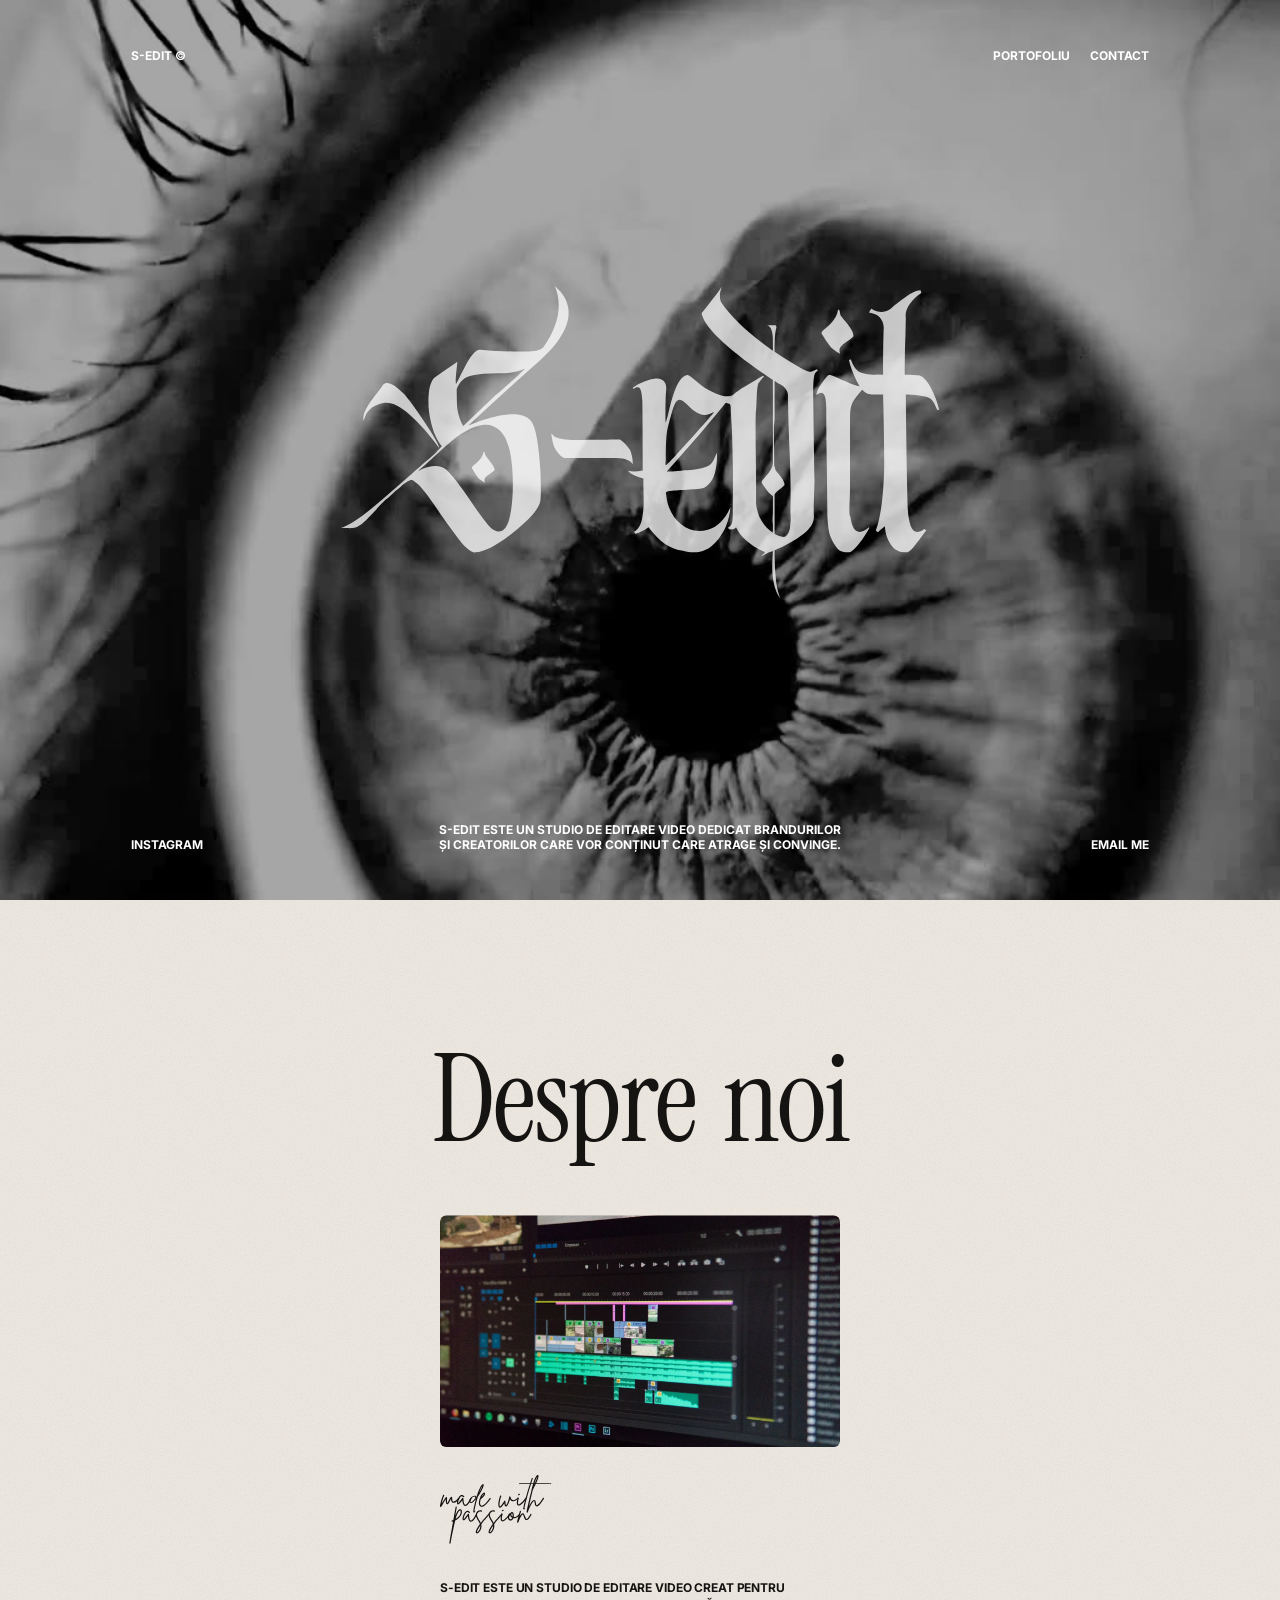
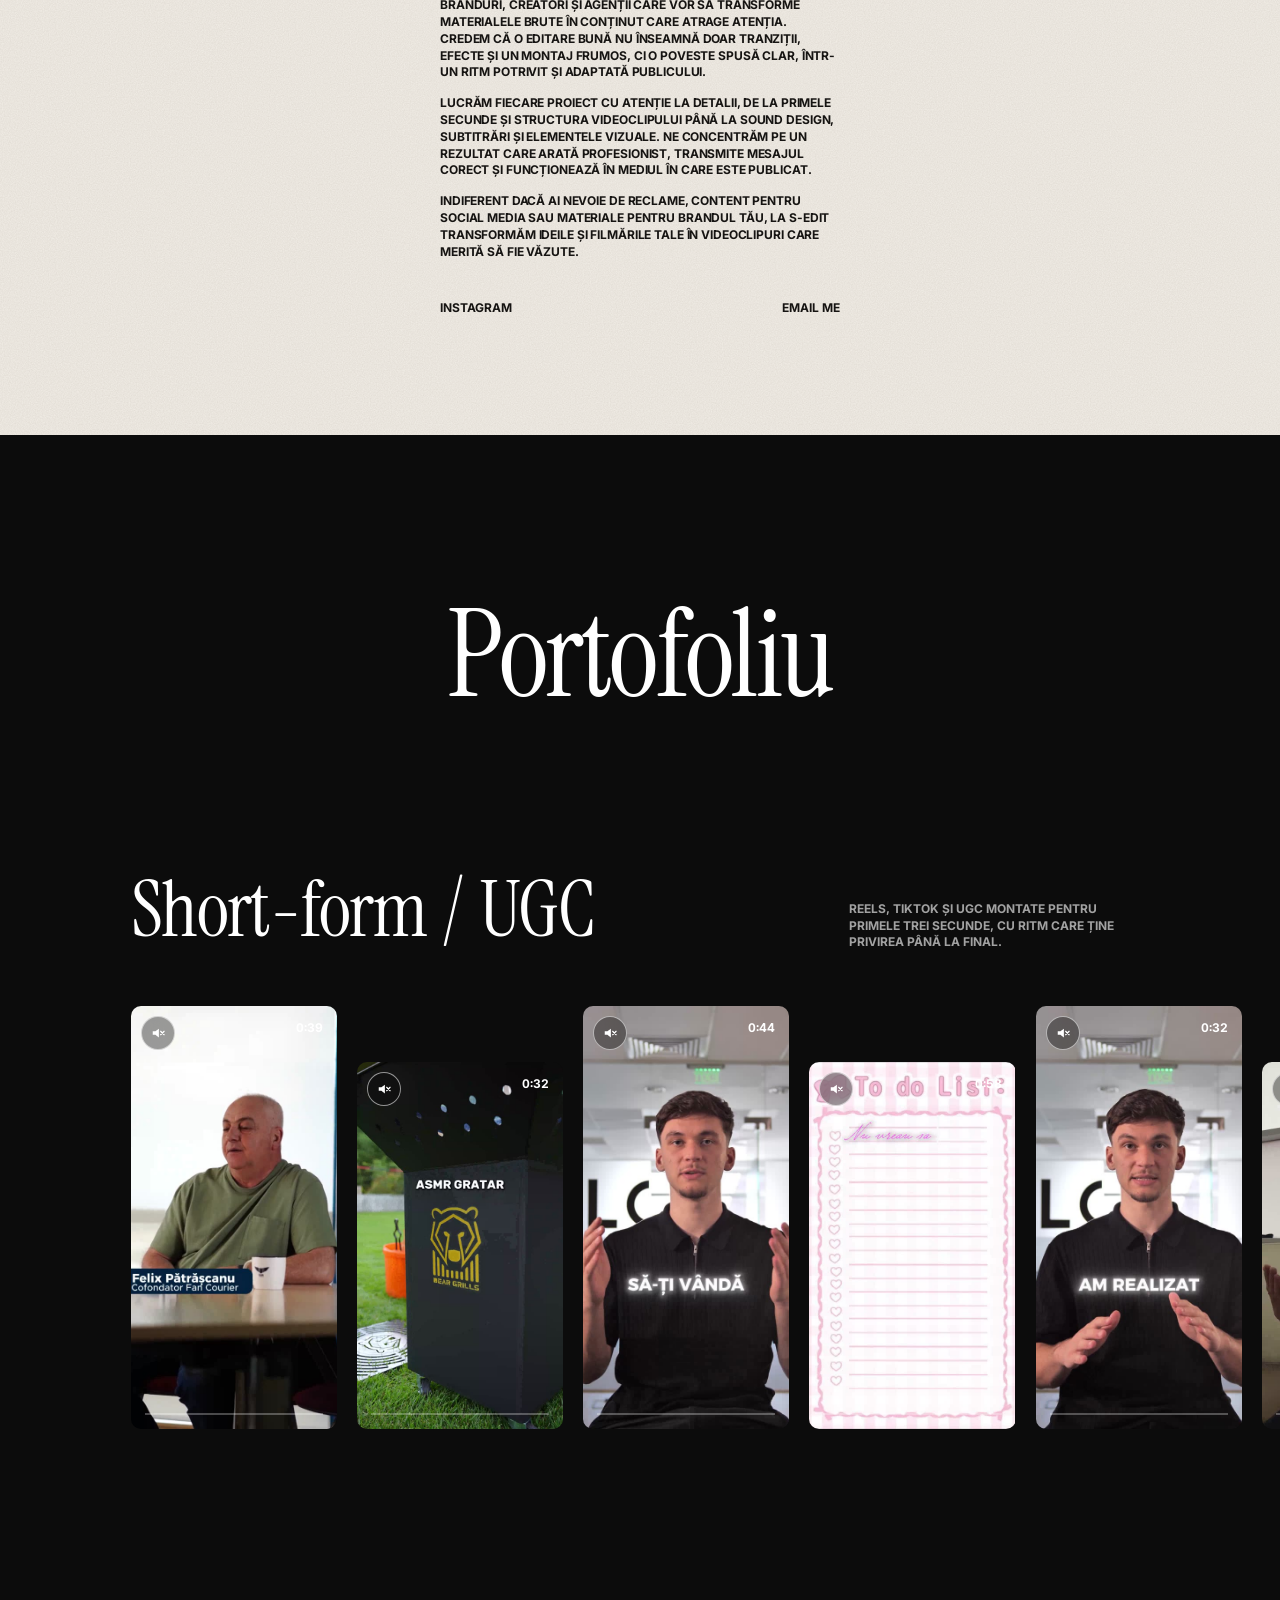
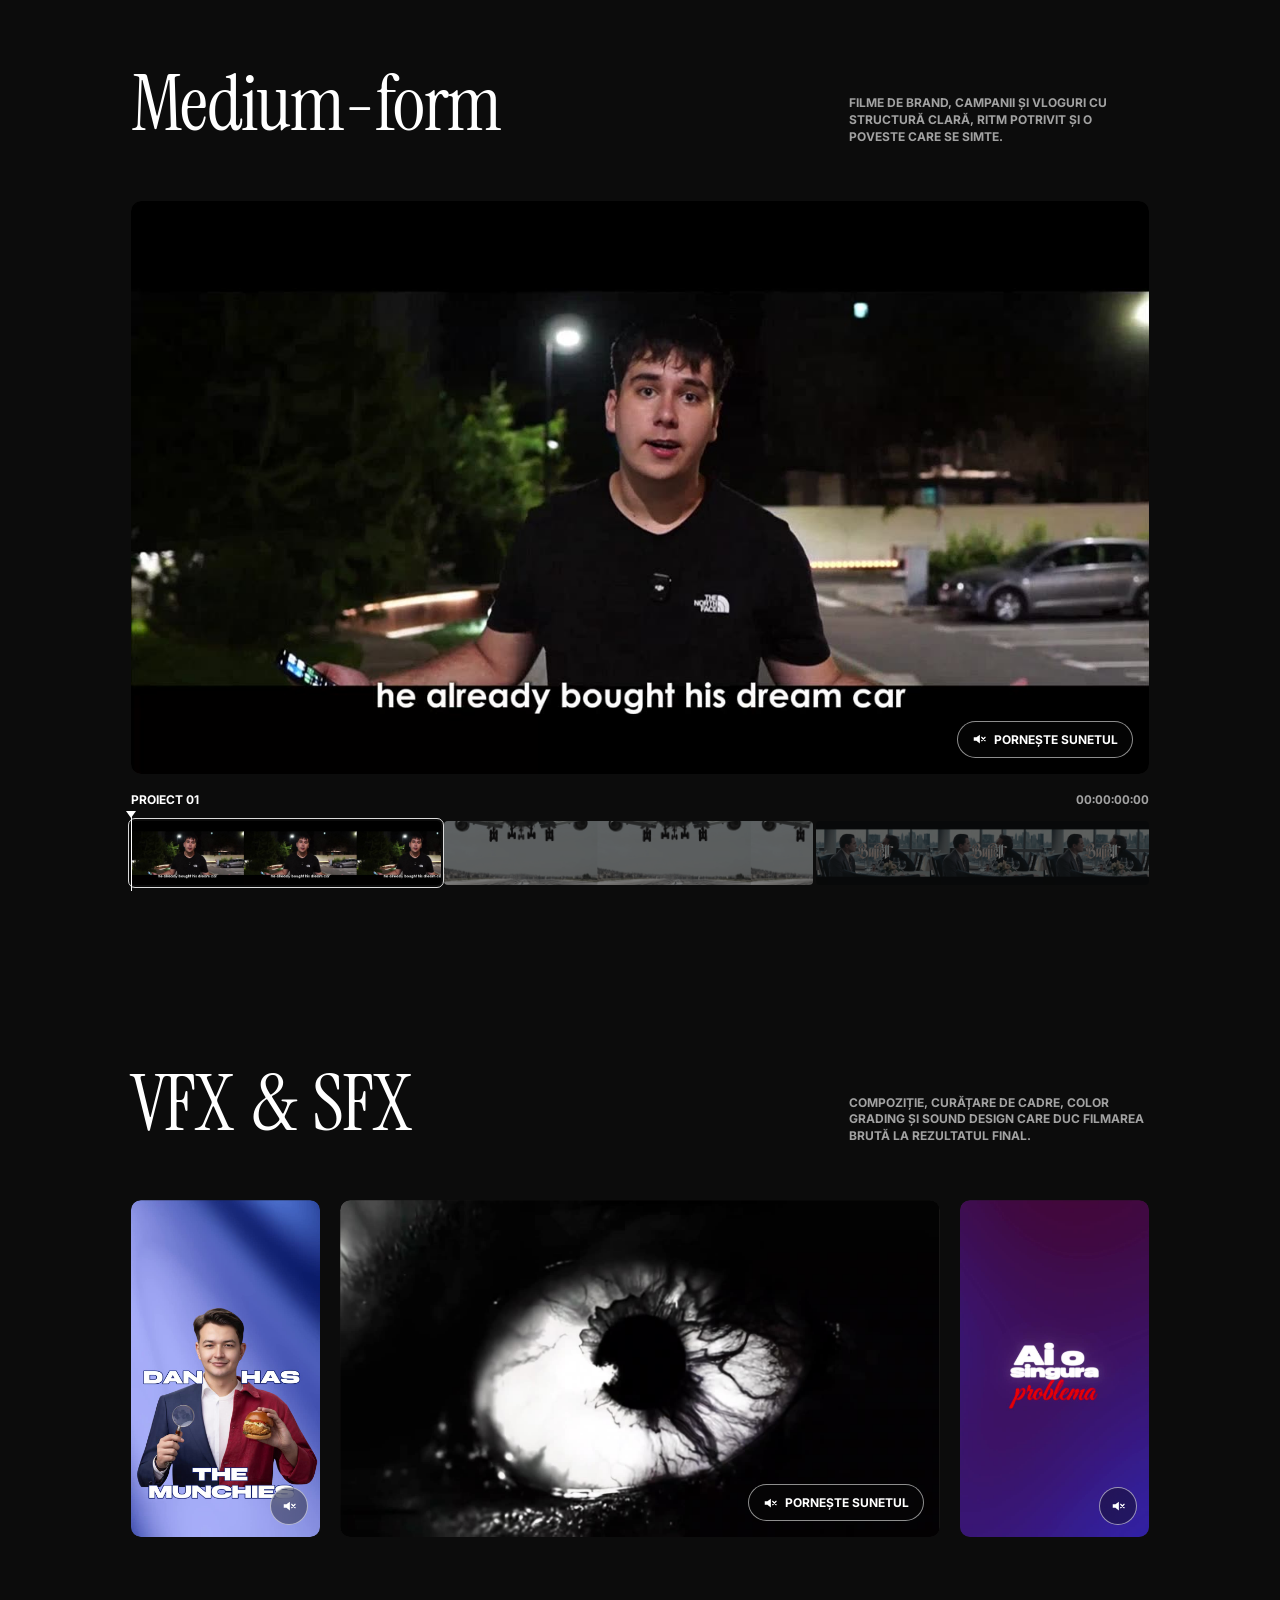
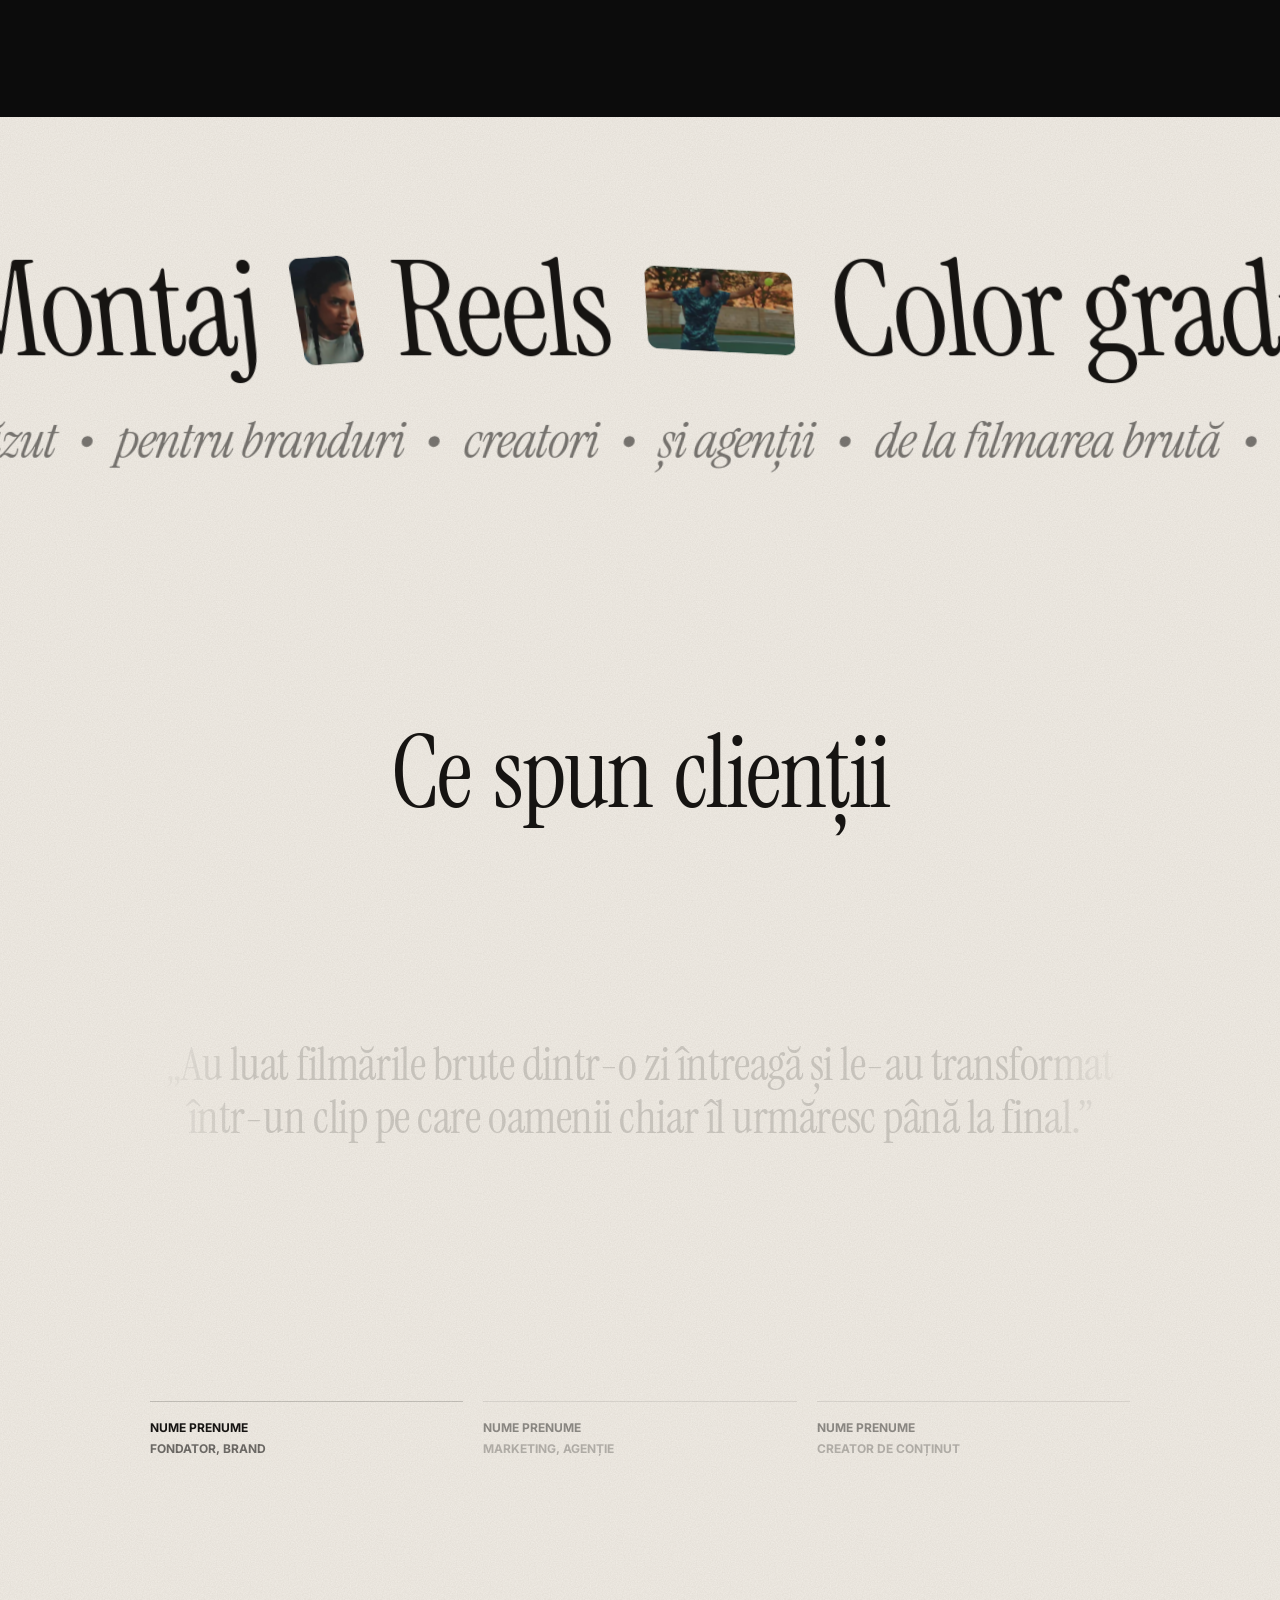
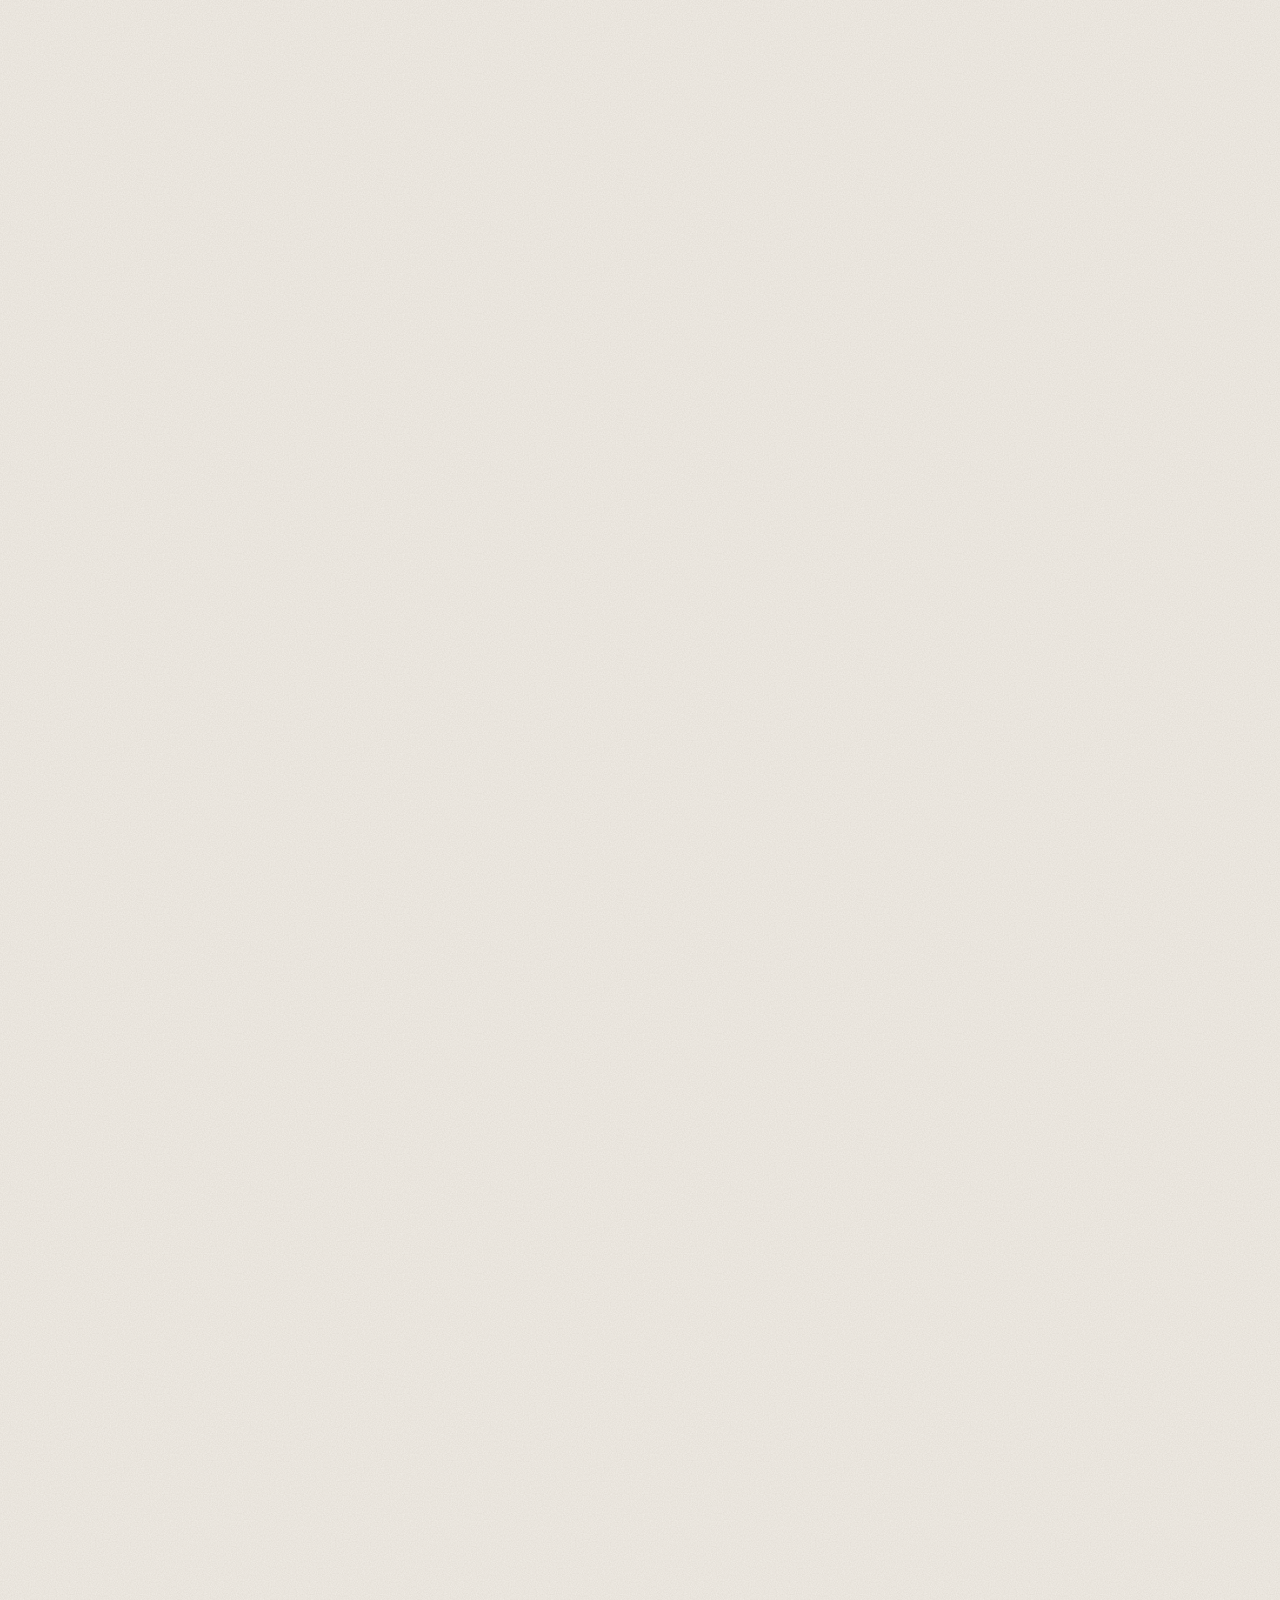
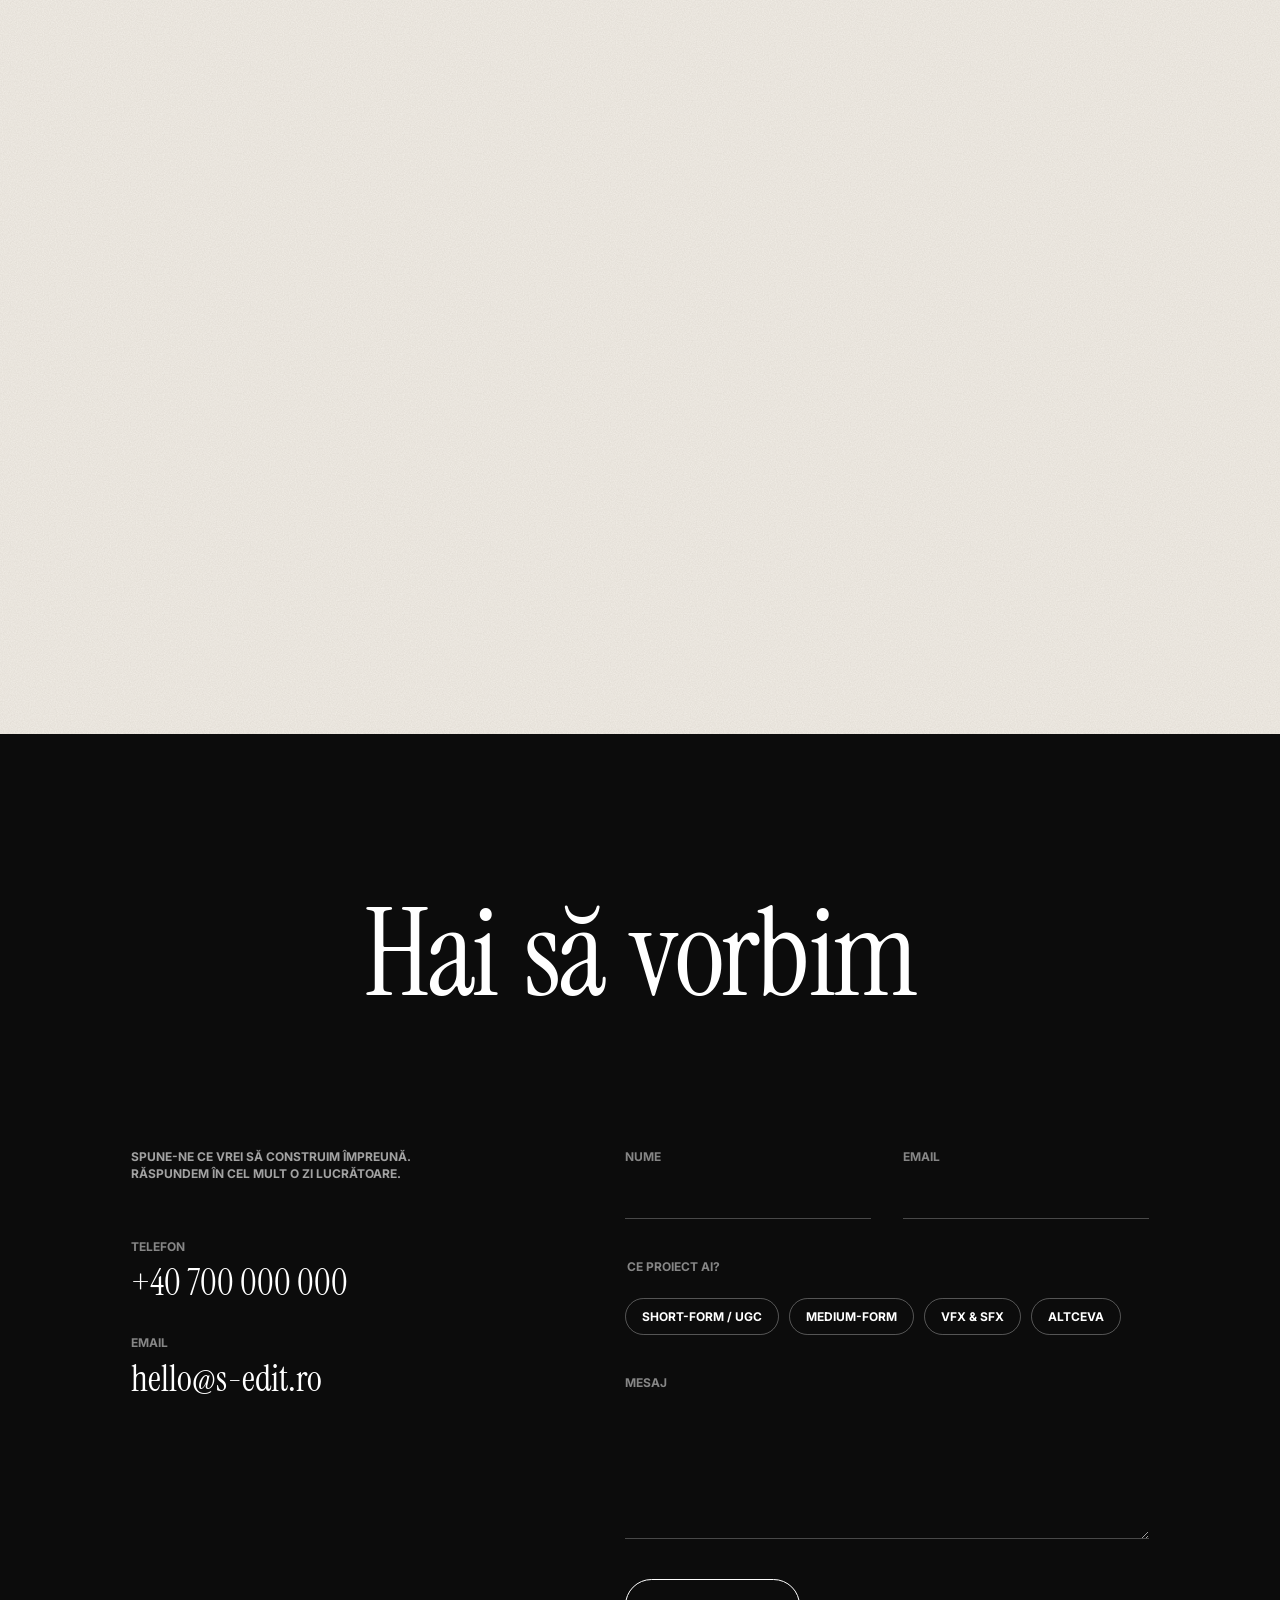
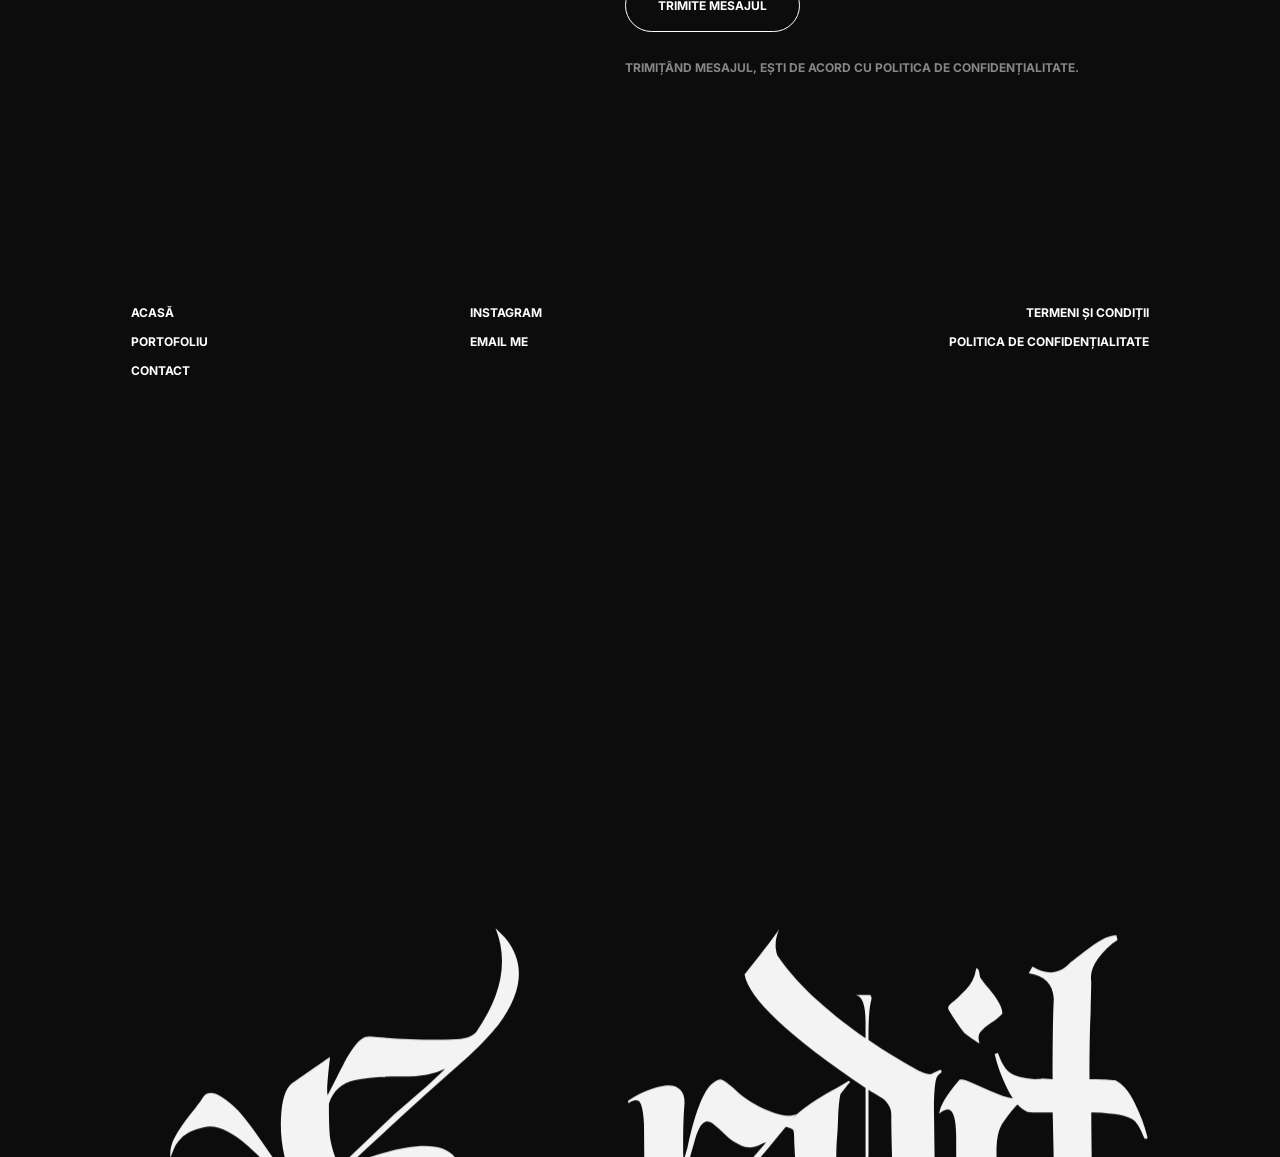
==== commit f251a0eb: "Add the sixth UGC project; short-form is now all real clips UGC_6 (vertical, 59s) compressed from 22" ====
--- a/index.html
+++ b/index.html
@@ -30,7 +30,7 @@
   <link rel="preconnect" href="https://fonts.gstatic.com" crossorigin>
   <link href="https://fonts.googleapis.com/css2?family=Inter:wght@700&display=swap" rel="stylesheet">
   <link rel="preload" href="assets/fonts/InstrumentSerif-Regular.ttf" as="font" type="font/ttf" crossorigin>
-  <link rel="stylesheet" href="styles.css?v=44">
+  <link rel="stylesheet" href="styles.css?v=45">
   <script>document.documentElement.className = "js";</script>
 </head>
 <body>
@@ -49,8 +49,8 @@
 
   <div class="bg" aria-hidden="true">
     <video class="bg__video" poster="assets/poster.jpg" autoplay muted loop playsinline preload="auto" disablepictureinpicture>
-      <source src="assets/hero-720.mp4?v=44#t=0.001" type="video/mp4" media="(max-width: 767px)">
-      <source src="assets/hero.mp4?v=44#t=0.001" type="video/mp4">
+      <source src="assets/hero-720.mp4?v=45#t=0.001" type="video/mp4" media="(max-width: 767px)">
+      <source src="assets/hero.mp4?v=45#t=0.001" type="video/mp4">
     </video>
     <div class="bg__shade"></div>
   </div>
@@ -198,9 +198,15 @@
             <span class="reel__time">0:32</span>
             <span class="reel__bar"></span>
           </figure>
-          <figure class="reel" style="--i: 5">
-            <img src="assets/work/short-6.jpg" width="540" height="960" loading="lazy" decoding="async" alt="">
-            <span class="reel__time">0:19</span>
+          <figure class="reel reel--video" style="--i: 5">
+            <video poster="assets/work/video/ugc-6.jpg" muted loop playsinline preload="metadata" disablepictureinpicture aria-label="UGC, proiect 06">
+              <source src="assets/work/video/ugc-6.mp4" type="video/mp4">
+            </video>
+            <button class="timeline__sound fx__sound" type="button" aria-pressed="false">
+              <svg viewBox="0 0 16 16" width="14" height="14" aria-hidden="true"><path d="M2 6h3l4-3v10L5 10H2z" fill="currentColor"/><path class="timeline__waves" d="M11 5.5a3.5 3.5 0 0 1 0 5M12.8 3.8a6 6 0 0 1 0 8.4" fill="none" stroke="currentColor" stroke-width="1.3" stroke-linecap="round"/><path class="timeline__mute" d="M11 6l4 4M15 6l-4 4" stroke="currentColor" stroke-width="1.3" stroke-linecap="round"/></svg>
+              <span>Pornește sunetul</span>
+            </button>
+            <span class="reel__time">0:59</span>
             <span class="reel__bar"></span>
           </figure>
         </div>
@@ -433,6 +439,6 @@
     </nav>
   </div>
 
-  <script src="main.js?v=44" defer></script>
+  <script src="main.js?v=45" defer></script>
 </body>
 </html>
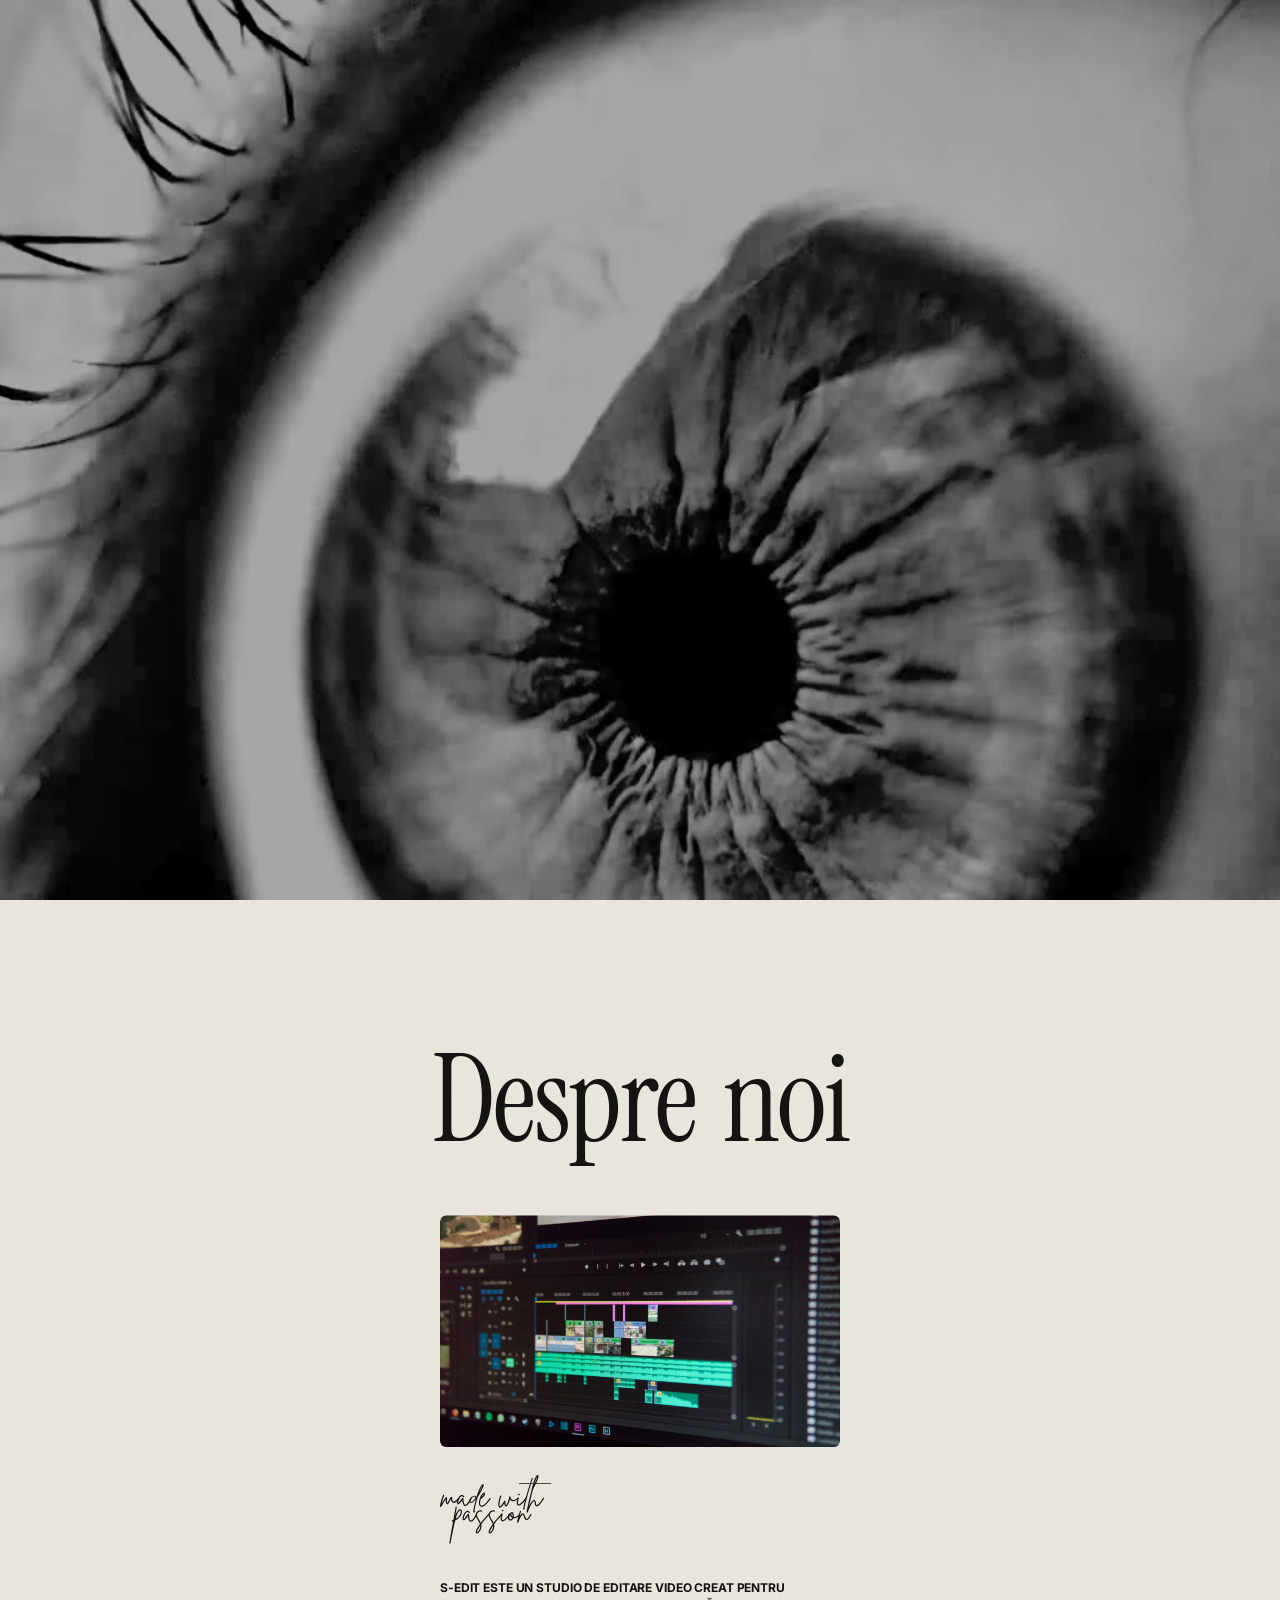
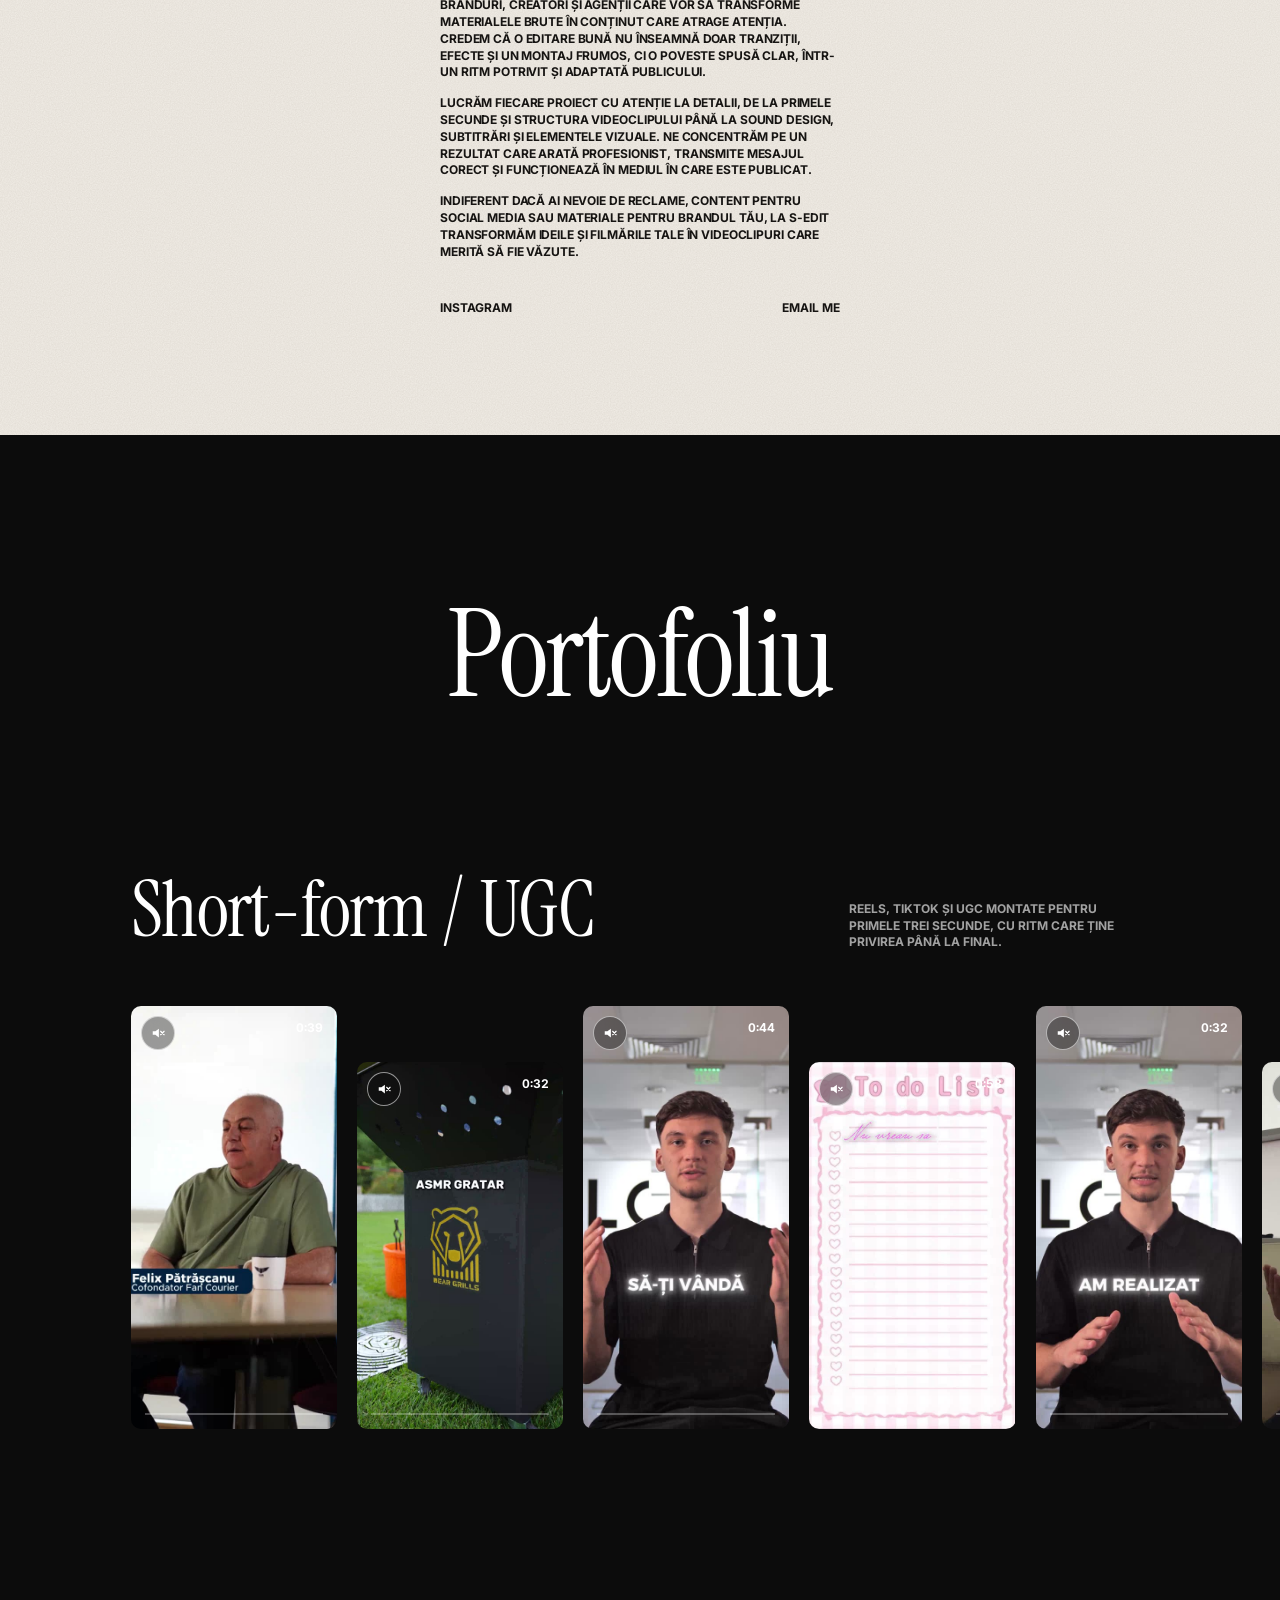
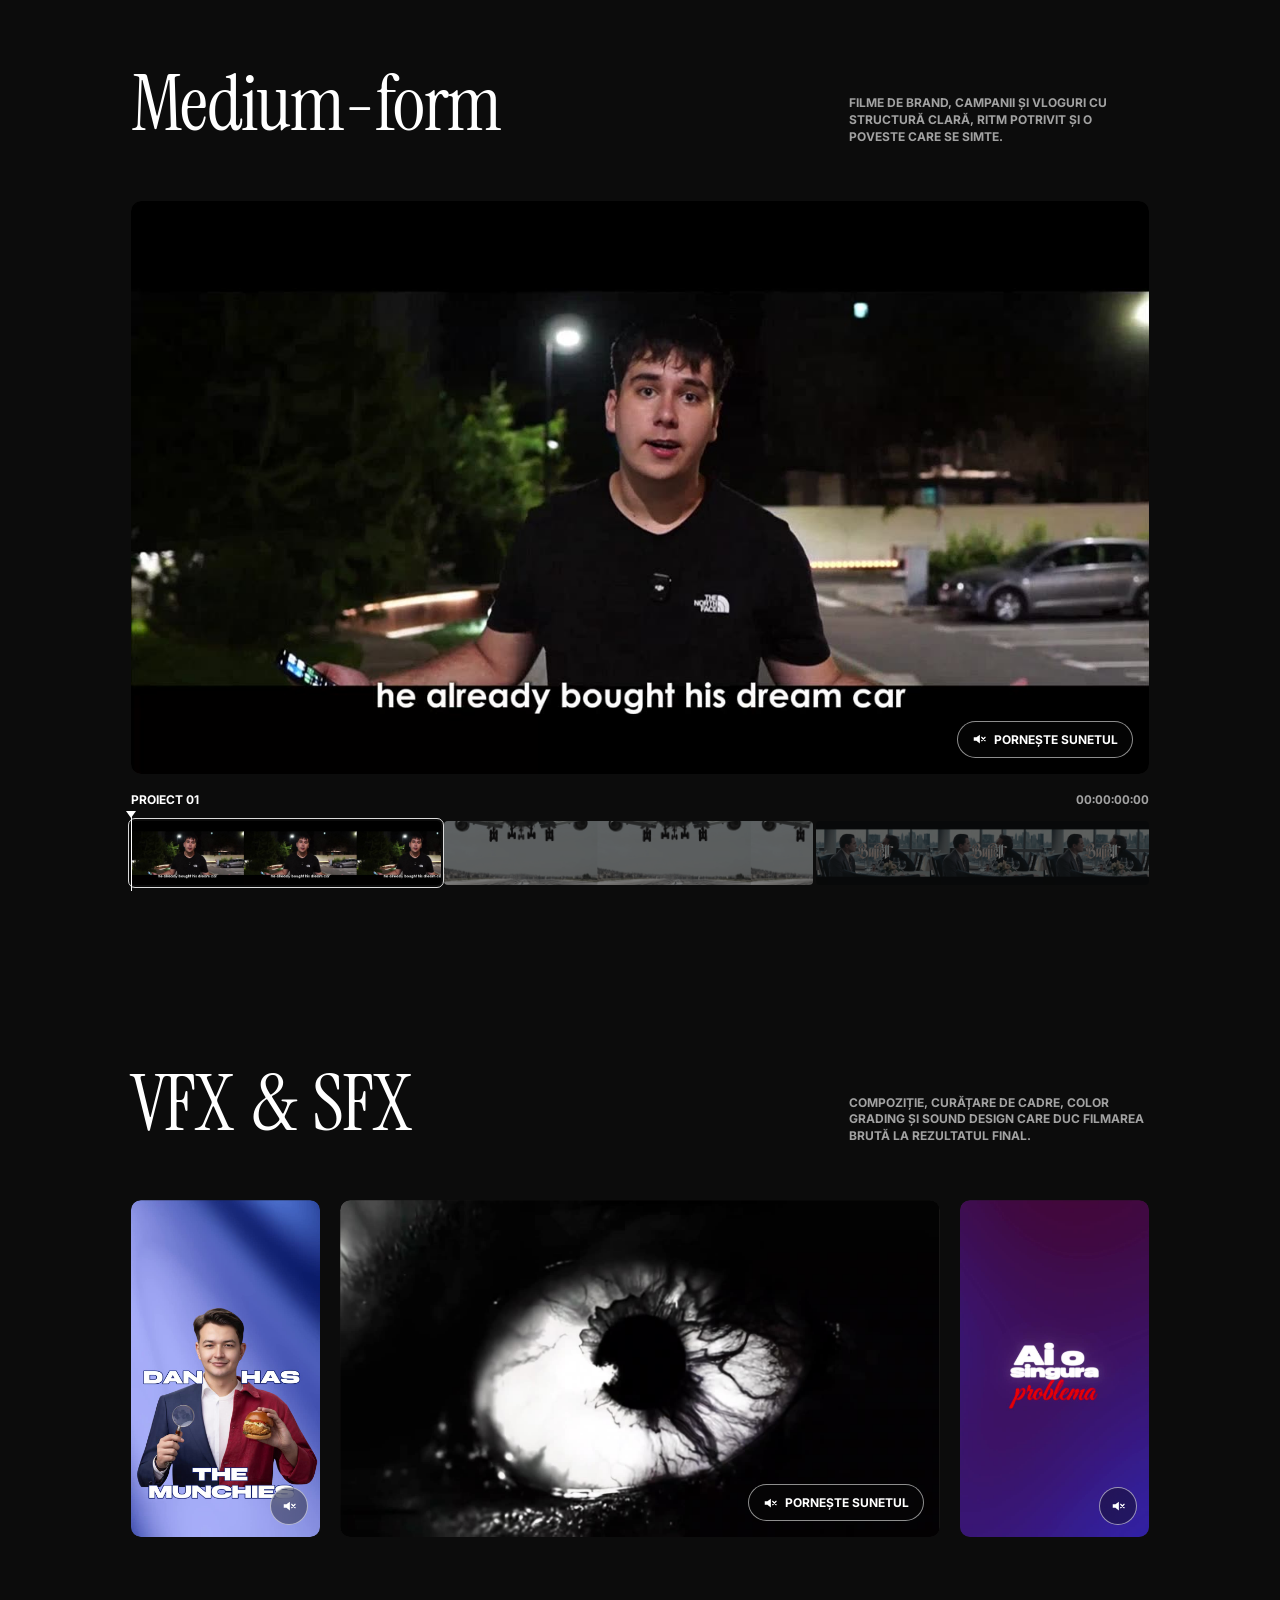
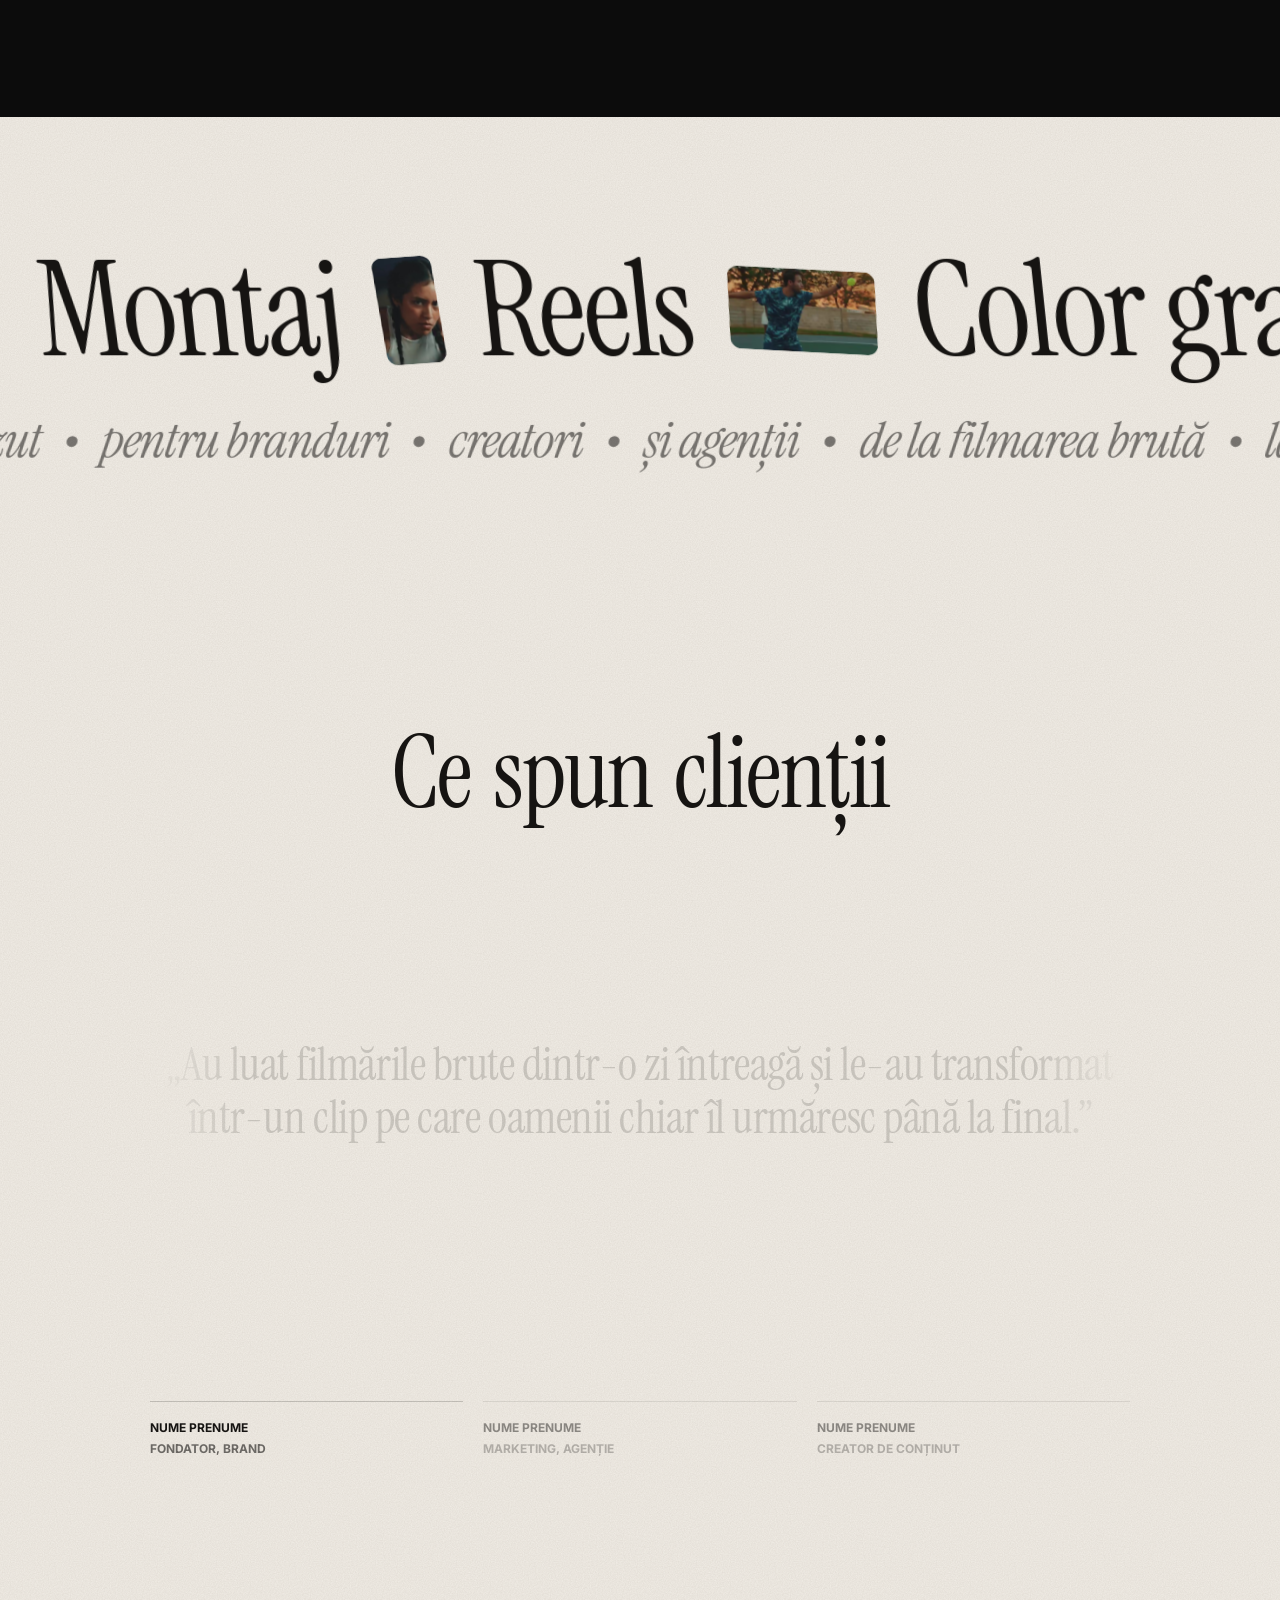
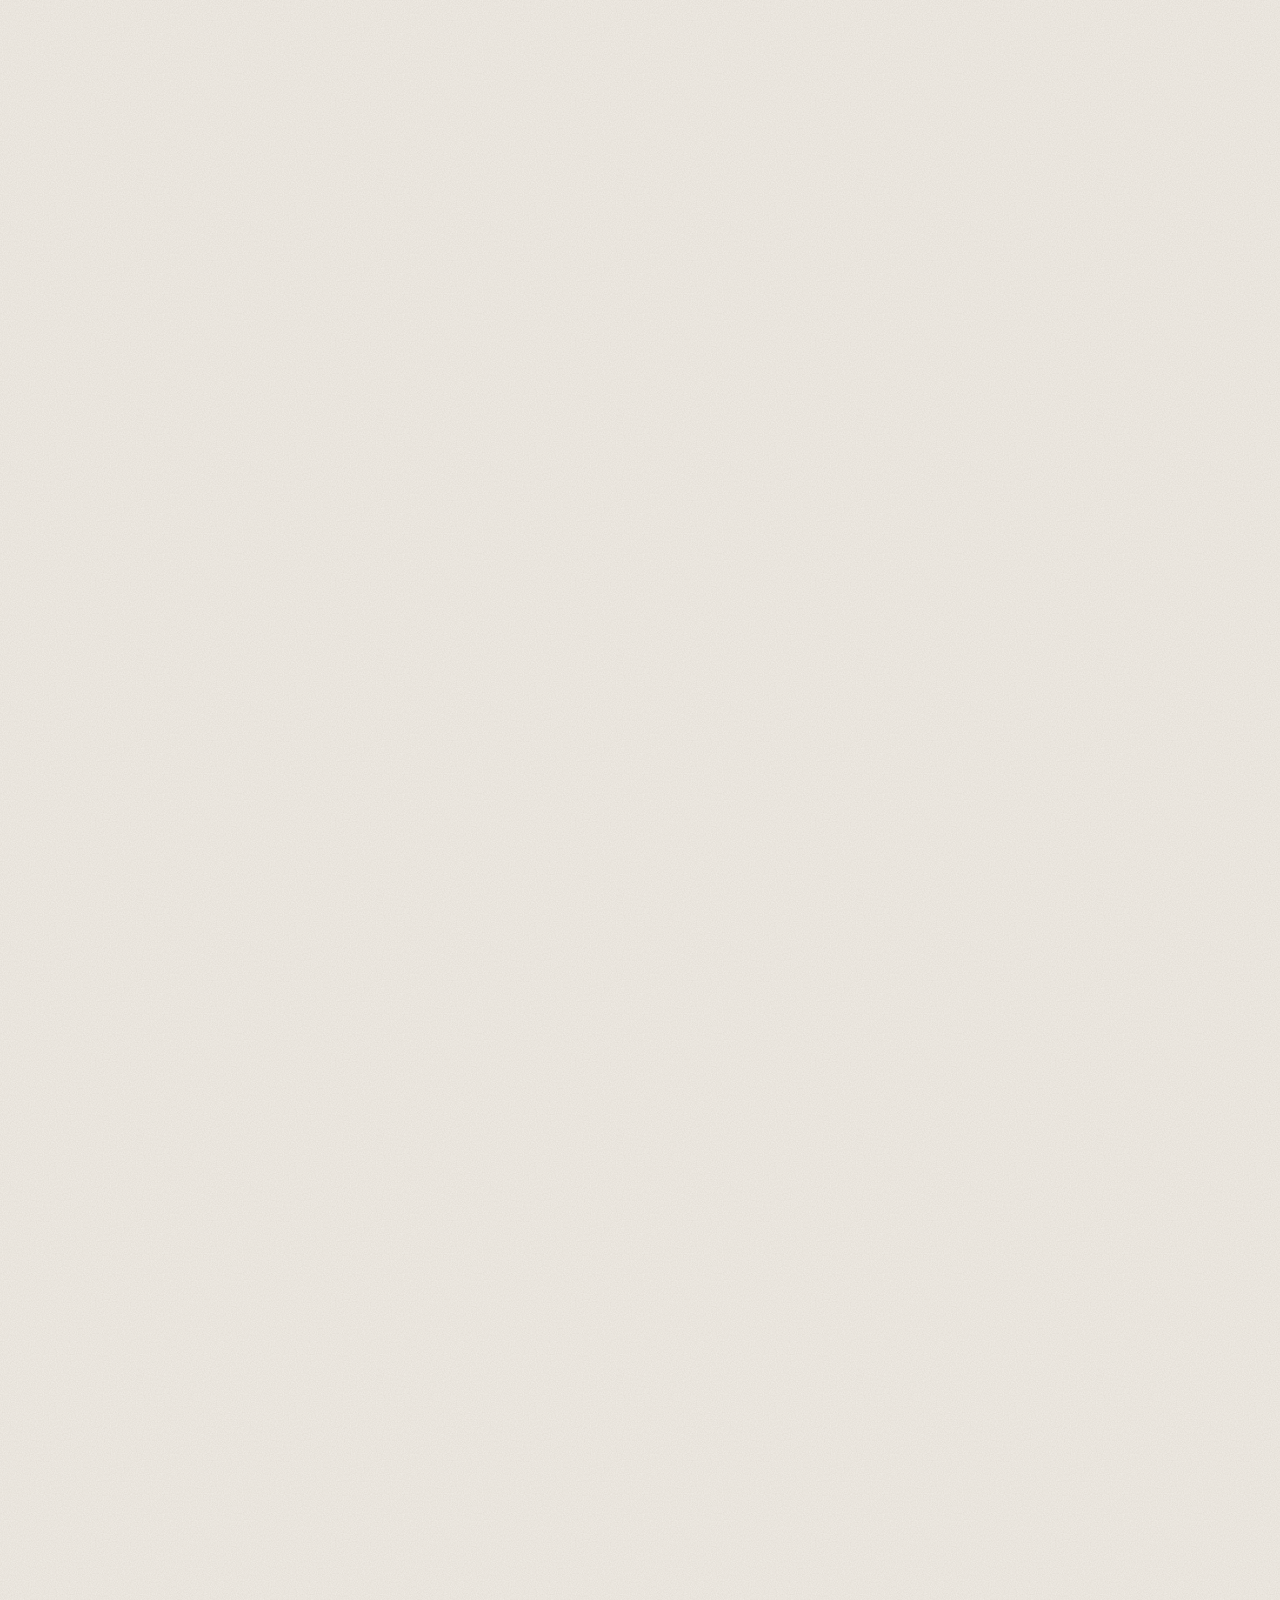
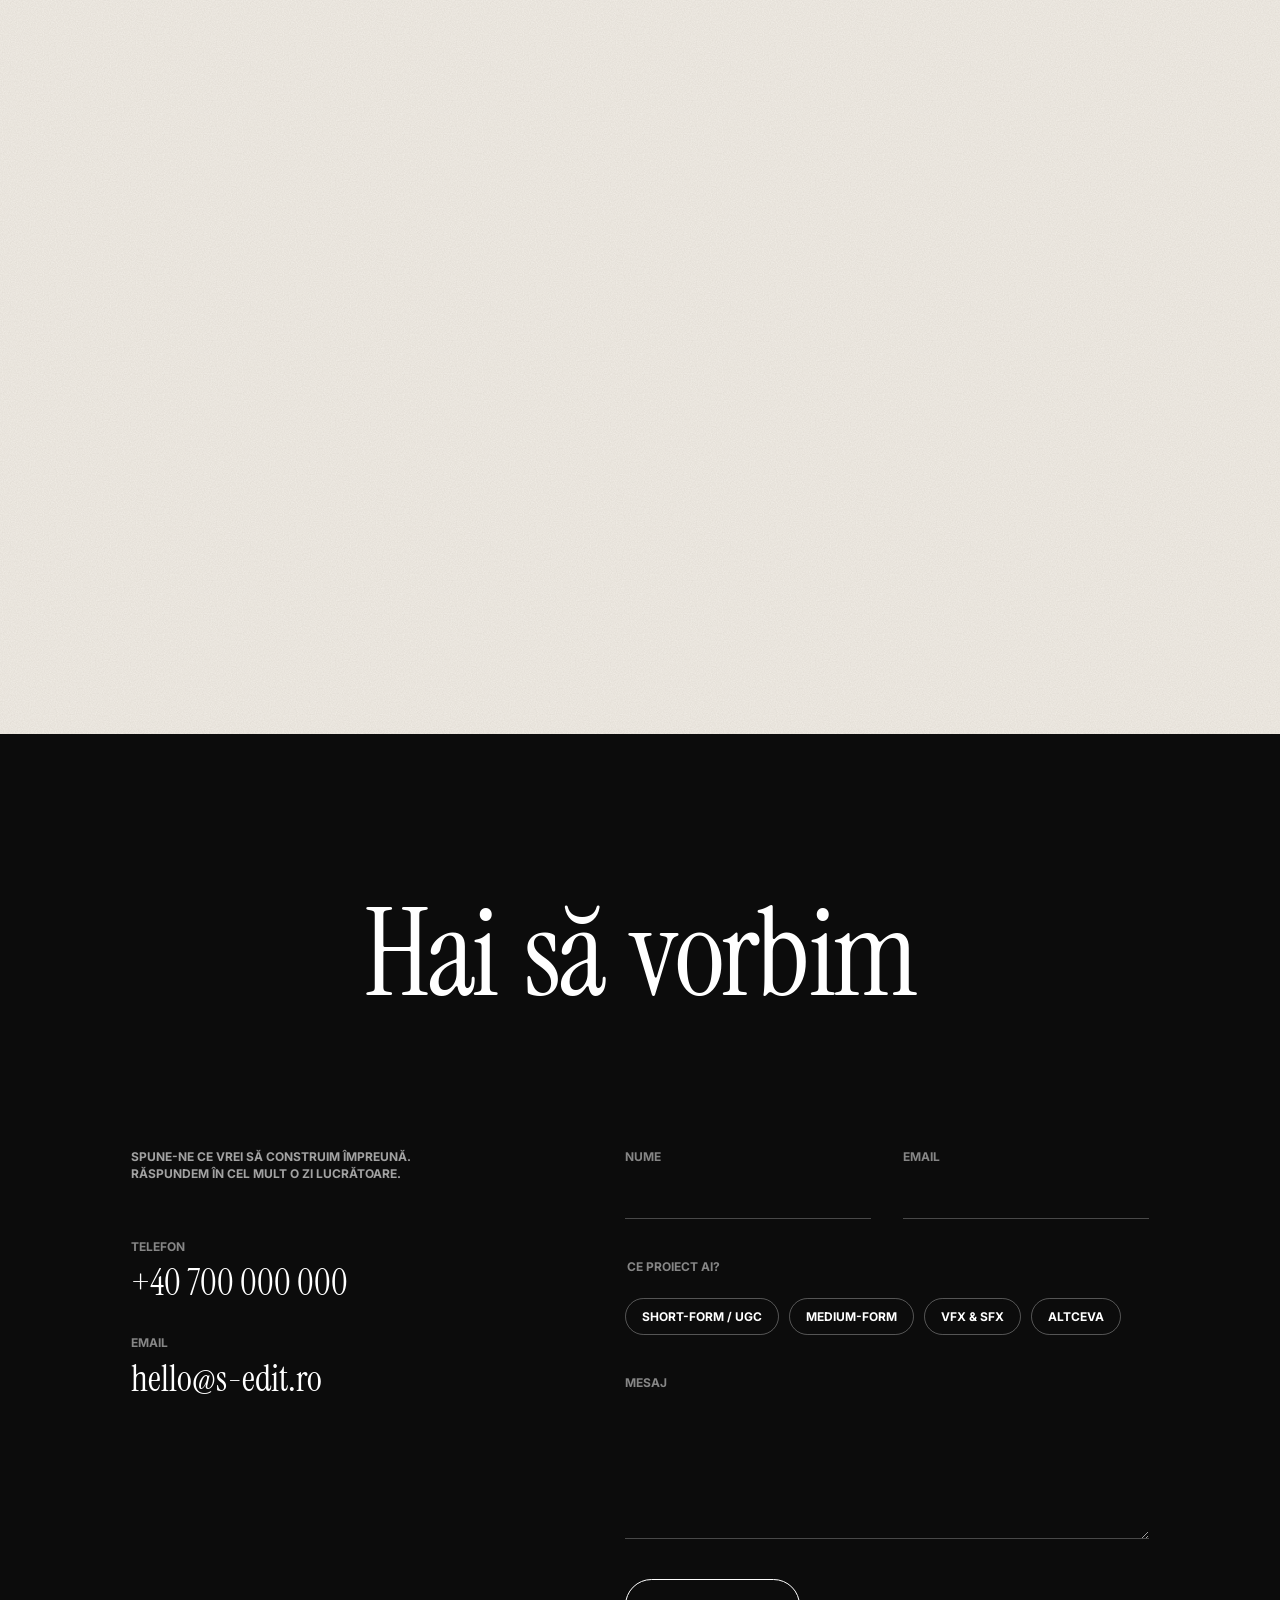
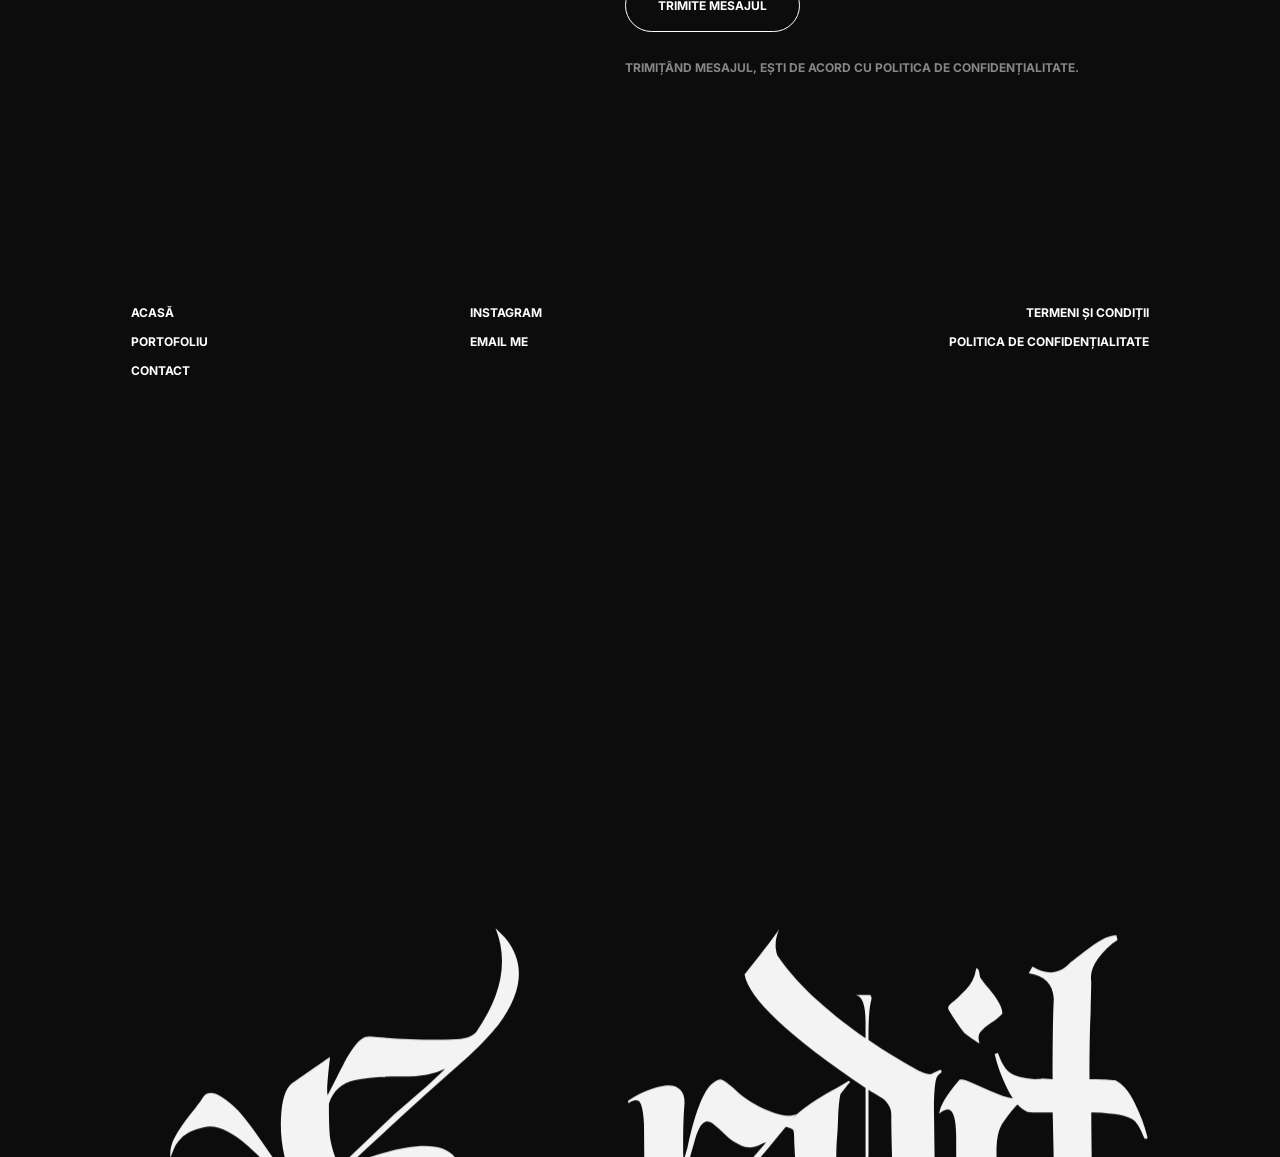
==== commit 8097a5ad: "Add a seventh UGC project to the short-form rail UGC_7 (vertical, 45s) compressed from 24.6MB to 720" ====
--- a/index.html
+++ b/index.html
@@ -30,7 +30,7 @@
   <link rel="preconnect" href="https://fonts.gstatic.com" crossorigin>
   <link href="https://fonts.googleapis.com/css2?family=Inter:wght@700&display=swap" rel="stylesheet">
   <link rel="preload" href="assets/fonts/InstrumentSerif-Regular.ttf" as="font" type="font/ttf" crossorigin>
-  <link rel="stylesheet" href="styles.css?v=45">
+  <link rel="stylesheet" href="styles.css?v=46">
   <script>document.documentElement.className = "js";</script>
 </head>
 <body>
@@ -49,8 +49,8 @@
 
   <div class="bg" aria-hidden="true">
     <video class="bg__video" poster="assets/poster.jpg" autoplay muted loop playsinline preload="auto" disablepictureinpicture>
-      <source src="assets/hero-720.mp4?v=45#t=0.001" type="video/mp4" media="(max-width: 767px)">
-      <source src="assets/hero.mp4?v=45#t=0.001" type="video/mp4">
+      <source src="assets/hero-720.mp4?v=46#t=0.001" type="video/mp4" media="(max-width: 767px)">
+      <source src="assets/hero.mp4?v=46#t=0.001" type="video/mp4">
     </video>
     <div class="bg__shade"></div>
   </div>
@@ -209,6 +209,17 @@
             <span class="reel__time">0:59</span>
             <span class="reel__bar"></span>
           </figure>
+          <figure class="reel reel--video" style="--i: 6">
+            <video poster="assets/work/video/ugc-7.jpg" muted loop playsinline preload="metadata" disablepictureinpicture aria-label="UGC, proiect 07">
+              <source src="assets/work/video/ugc-7.mp4" type="video/mp4">
+            </video>
+            <button class="timeline__sound fx__sound" type="button" aria-pressed="false">
+              <svg viewBox="0 0 16 16" width="14" height="14" aria-hidden="true"><path d="M2 6h3l4-3v10L5 10H2z" fill="currentColor"/><path class="timeline__waves" d="M11 5.5a3.5 3.5 0 0 1 0 5M12.8 3.8a6 6 0 0 1 0 8.4" fill="none" stroke="currentColor" stroke-width="1.3" stroke-linecap="round"/><path class="timeline__mute" d="M11 6l4 4M15 6l-4 4" stroke="currentColor" stroke-width="1.3" stroke-linecap="round"/></svg>
+              <span>Pornește sunetul</span>
+            </button>
+            <span class="reel__time">0:45</span>
+            <span class="reel__bar"></span>
+          </figure>
         </div>
       </div>
     </article>
@@ -439,6 +450,6 @@
     </nav>
   </div>
 
-  <script src="main.js?v=45" defer></script>
+  <script src="main.js?v=46" defer></script>
 </body>
 </html>
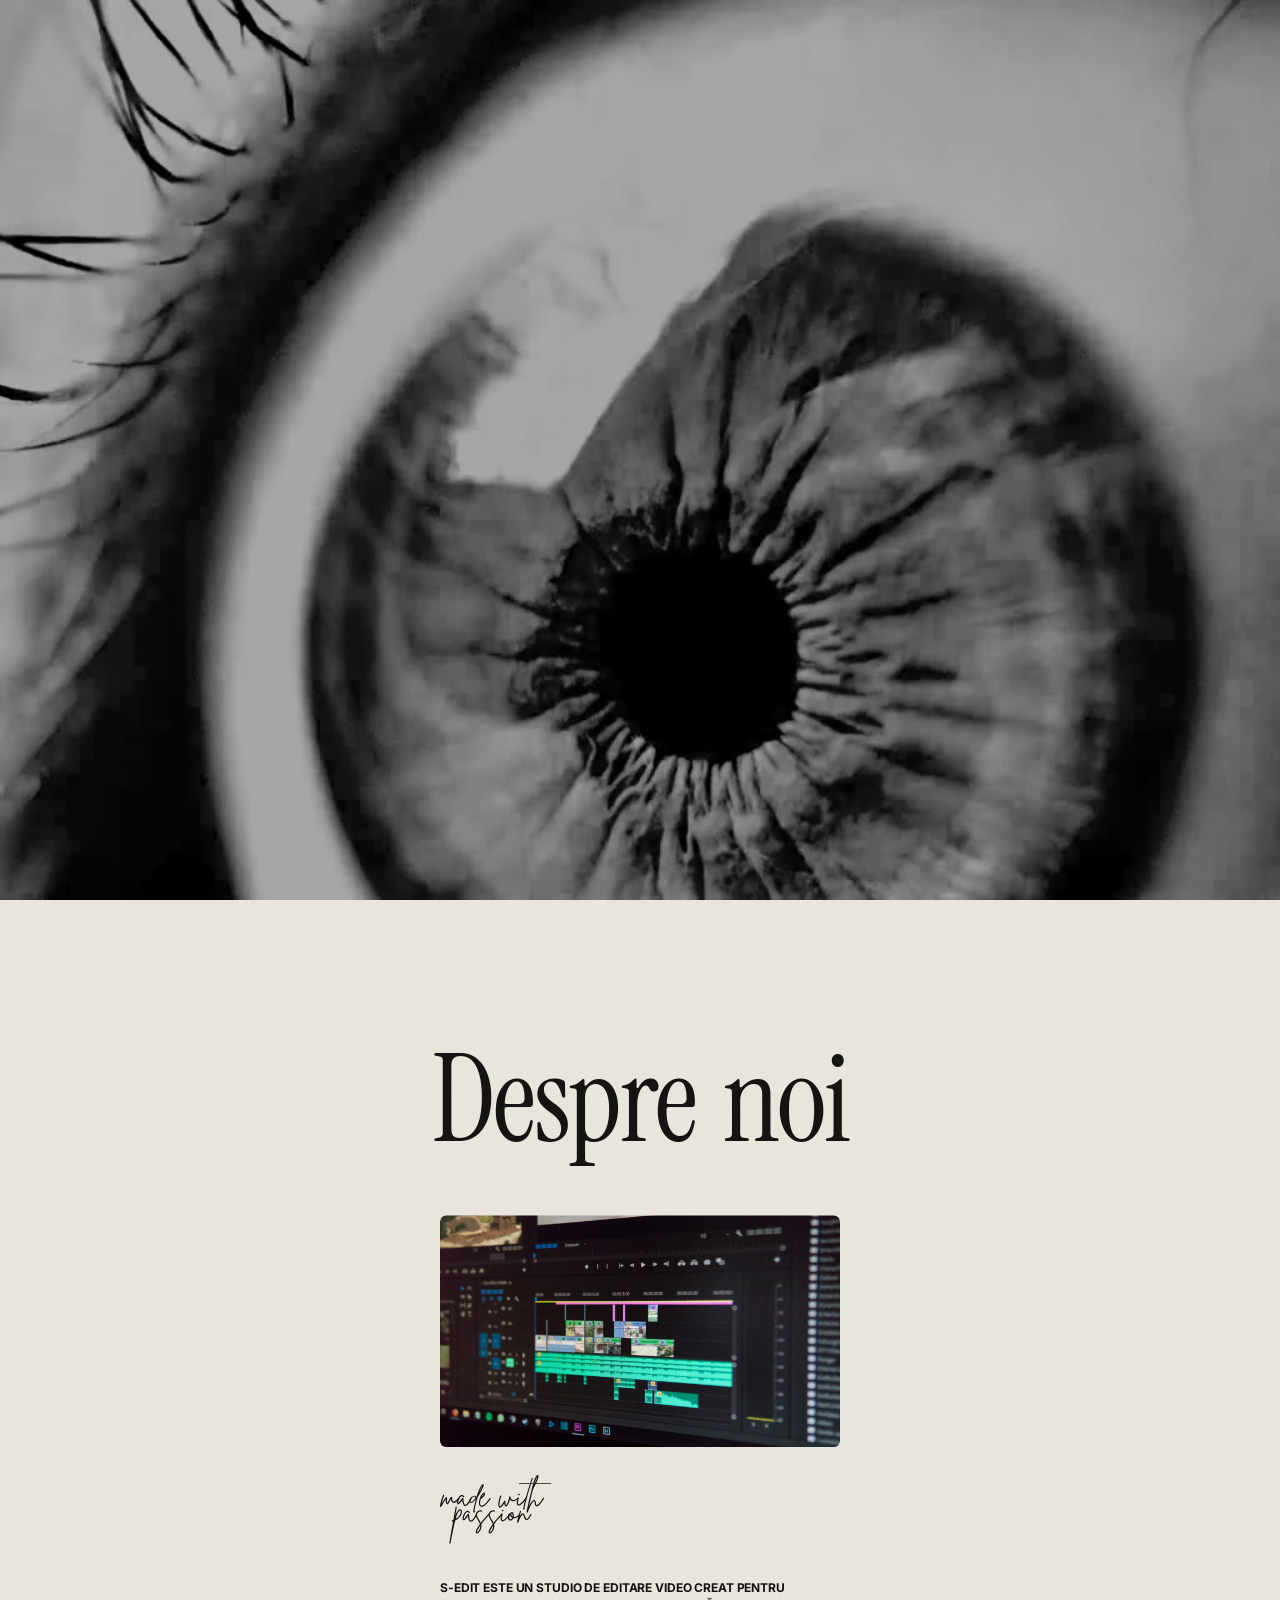
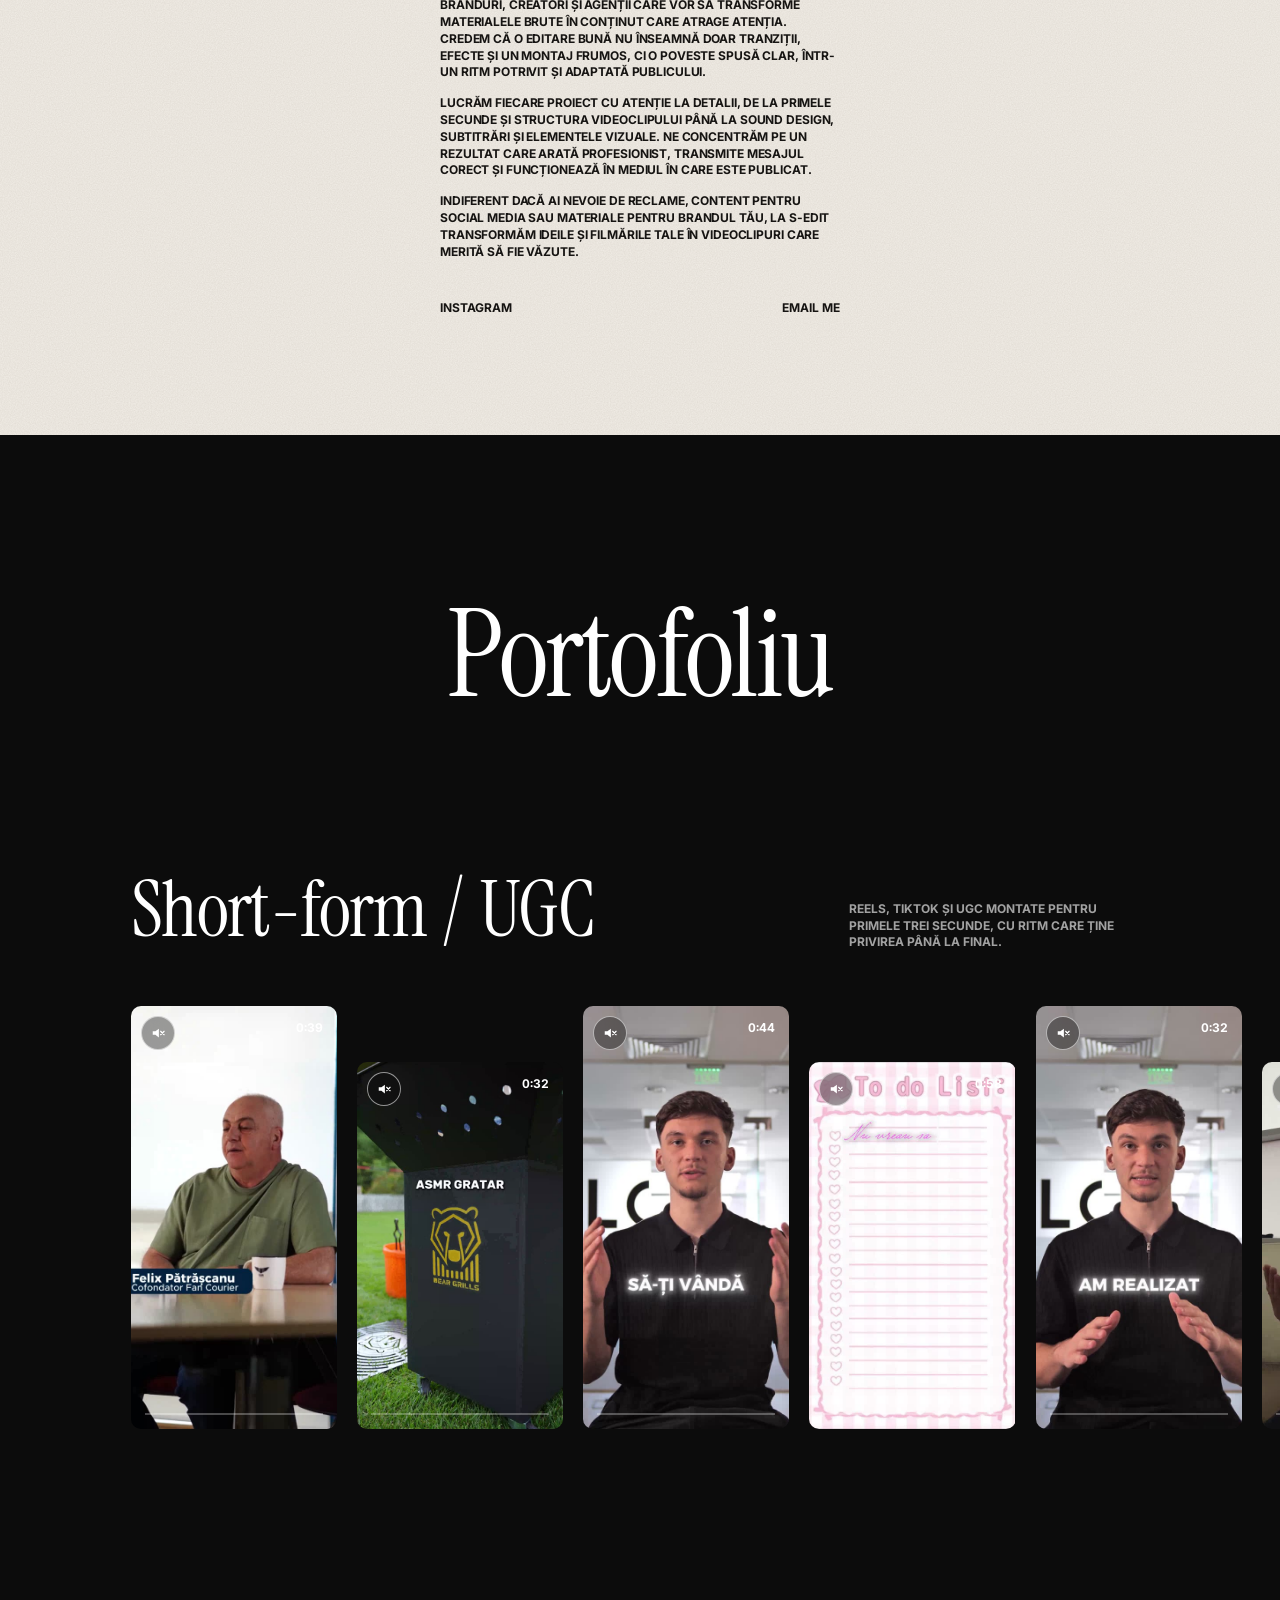
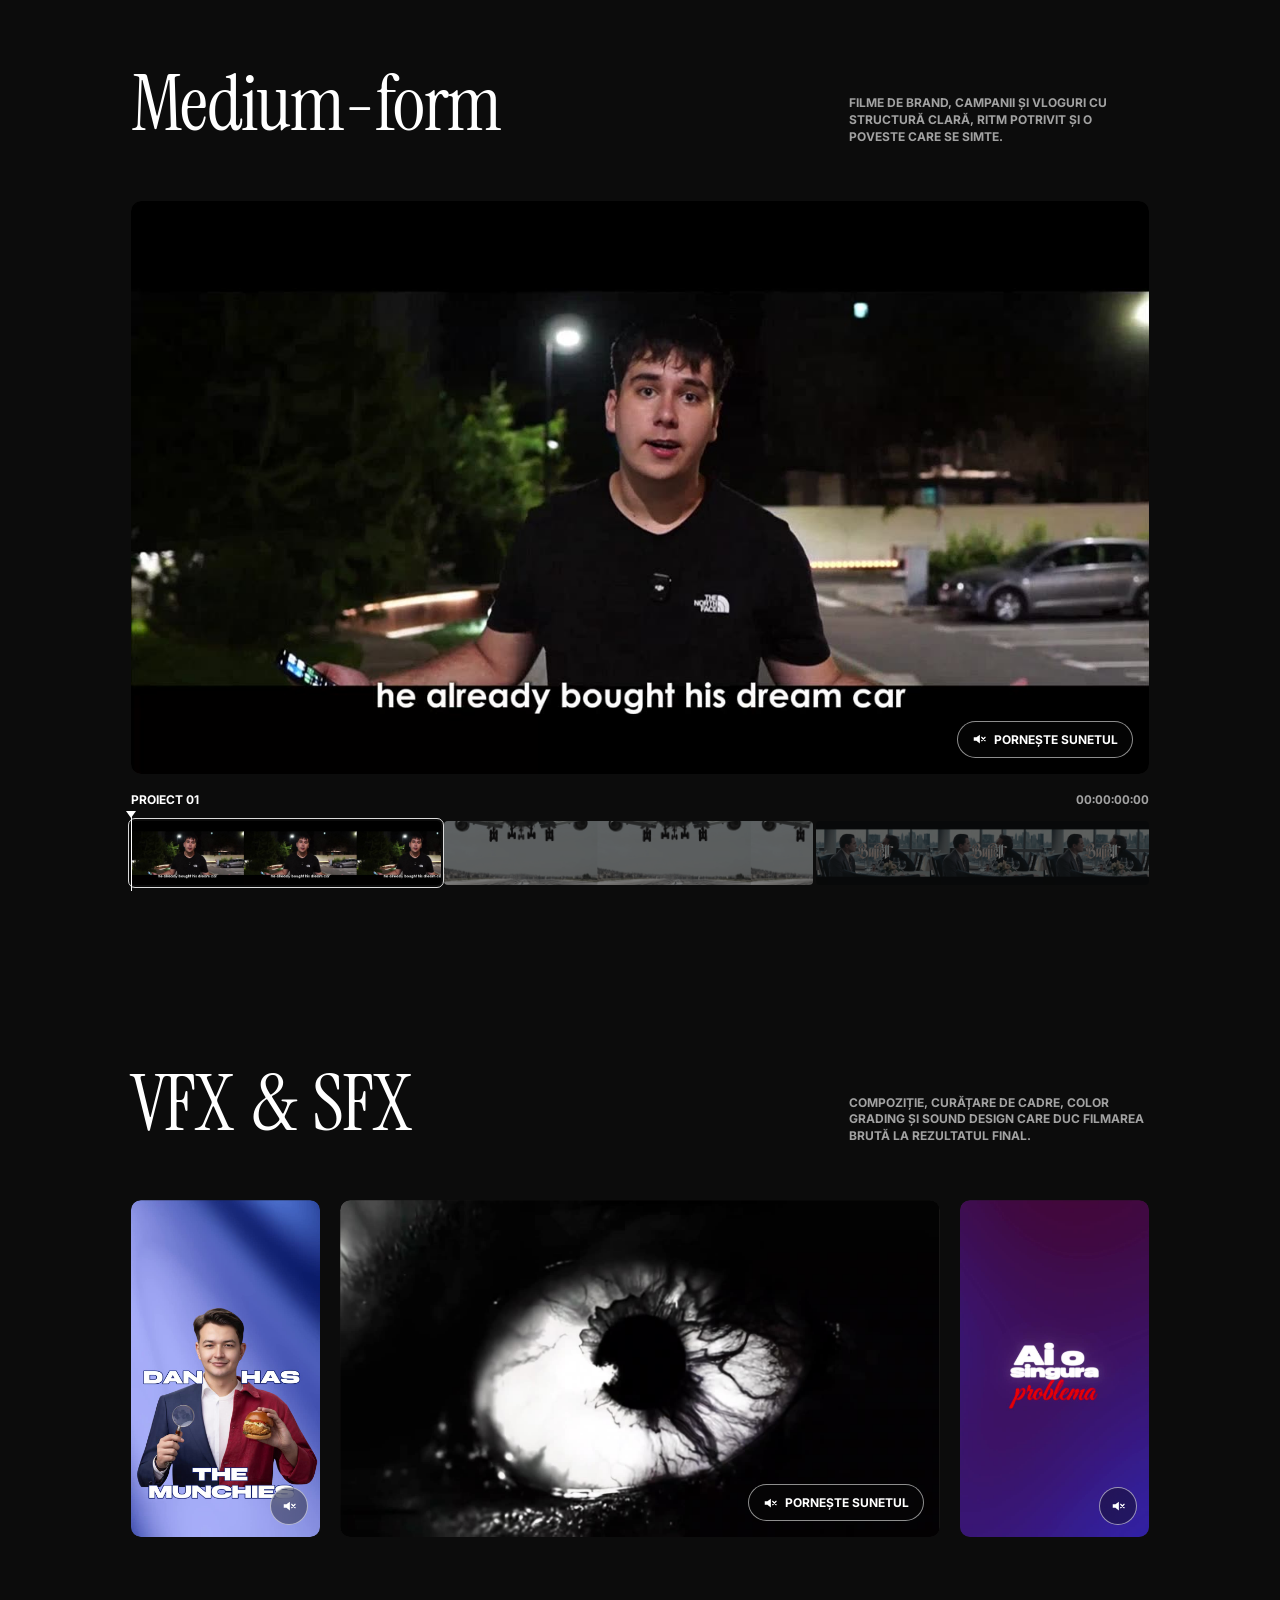
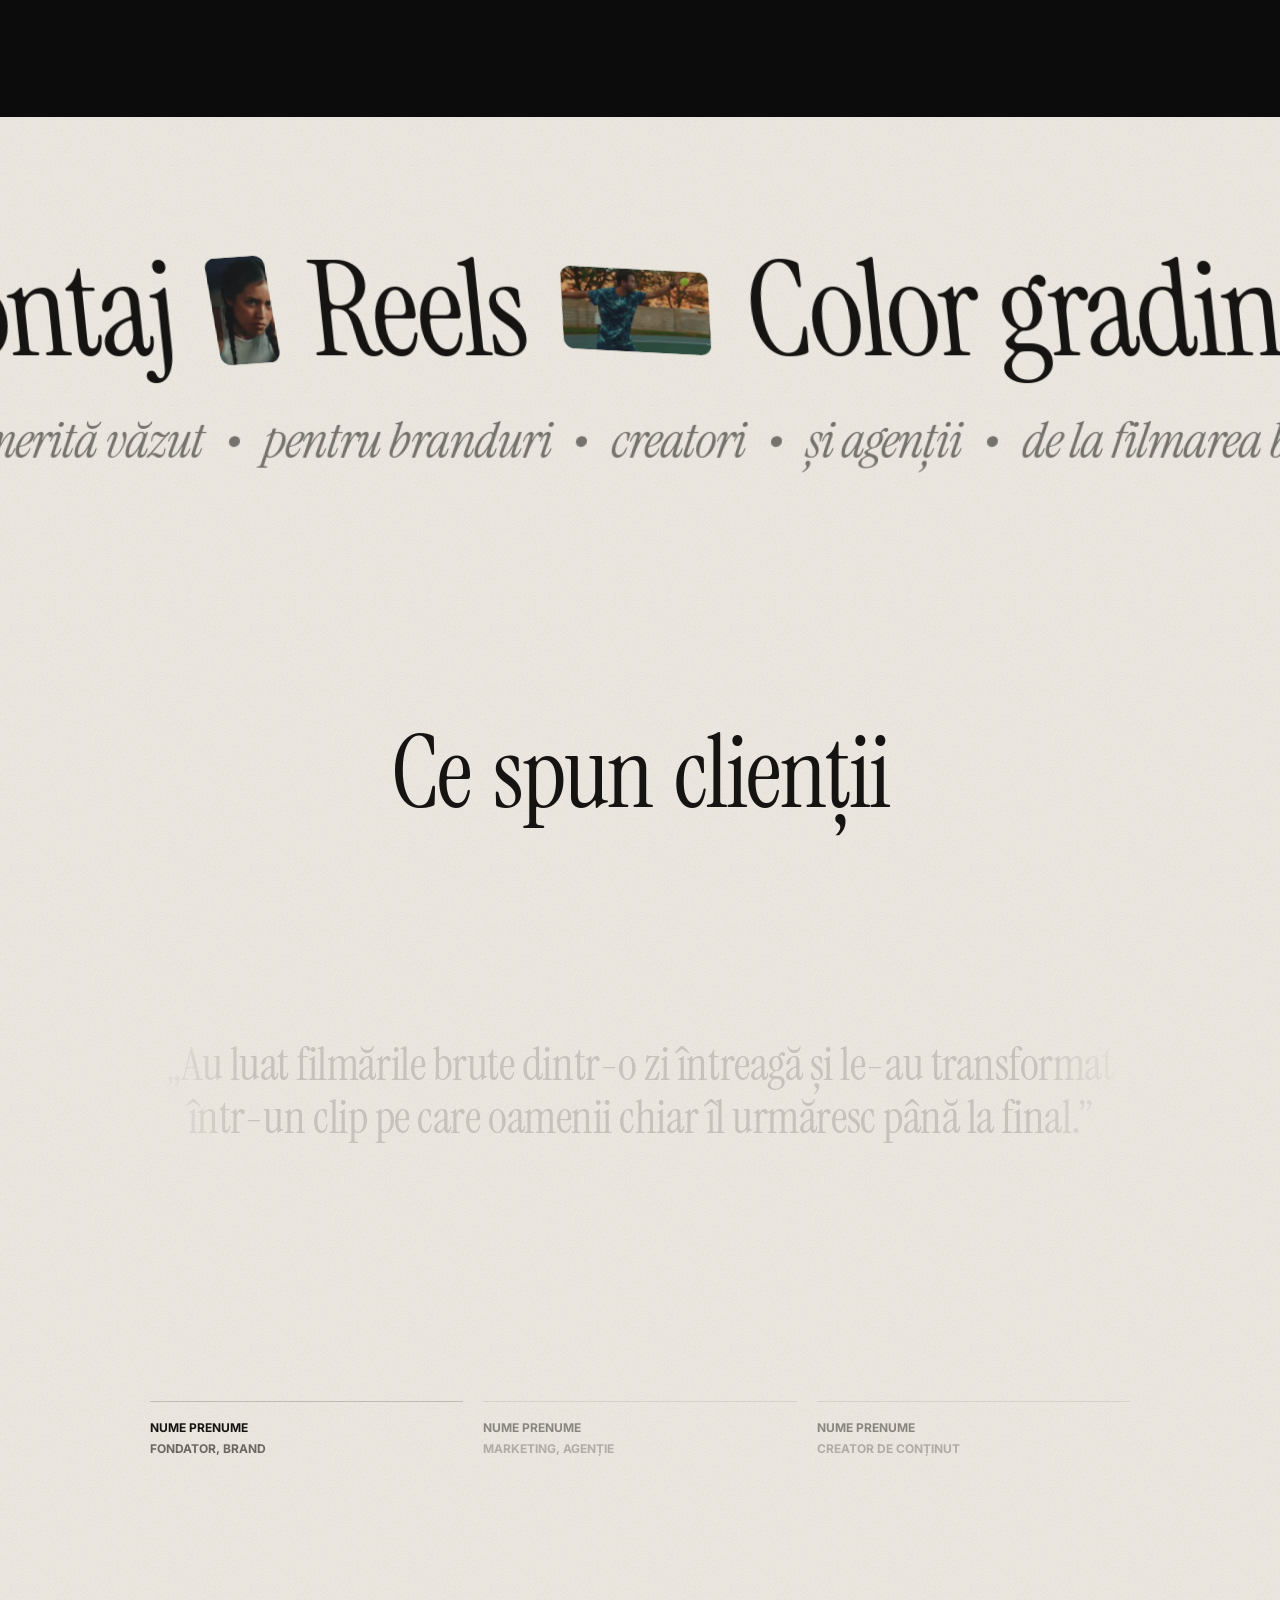
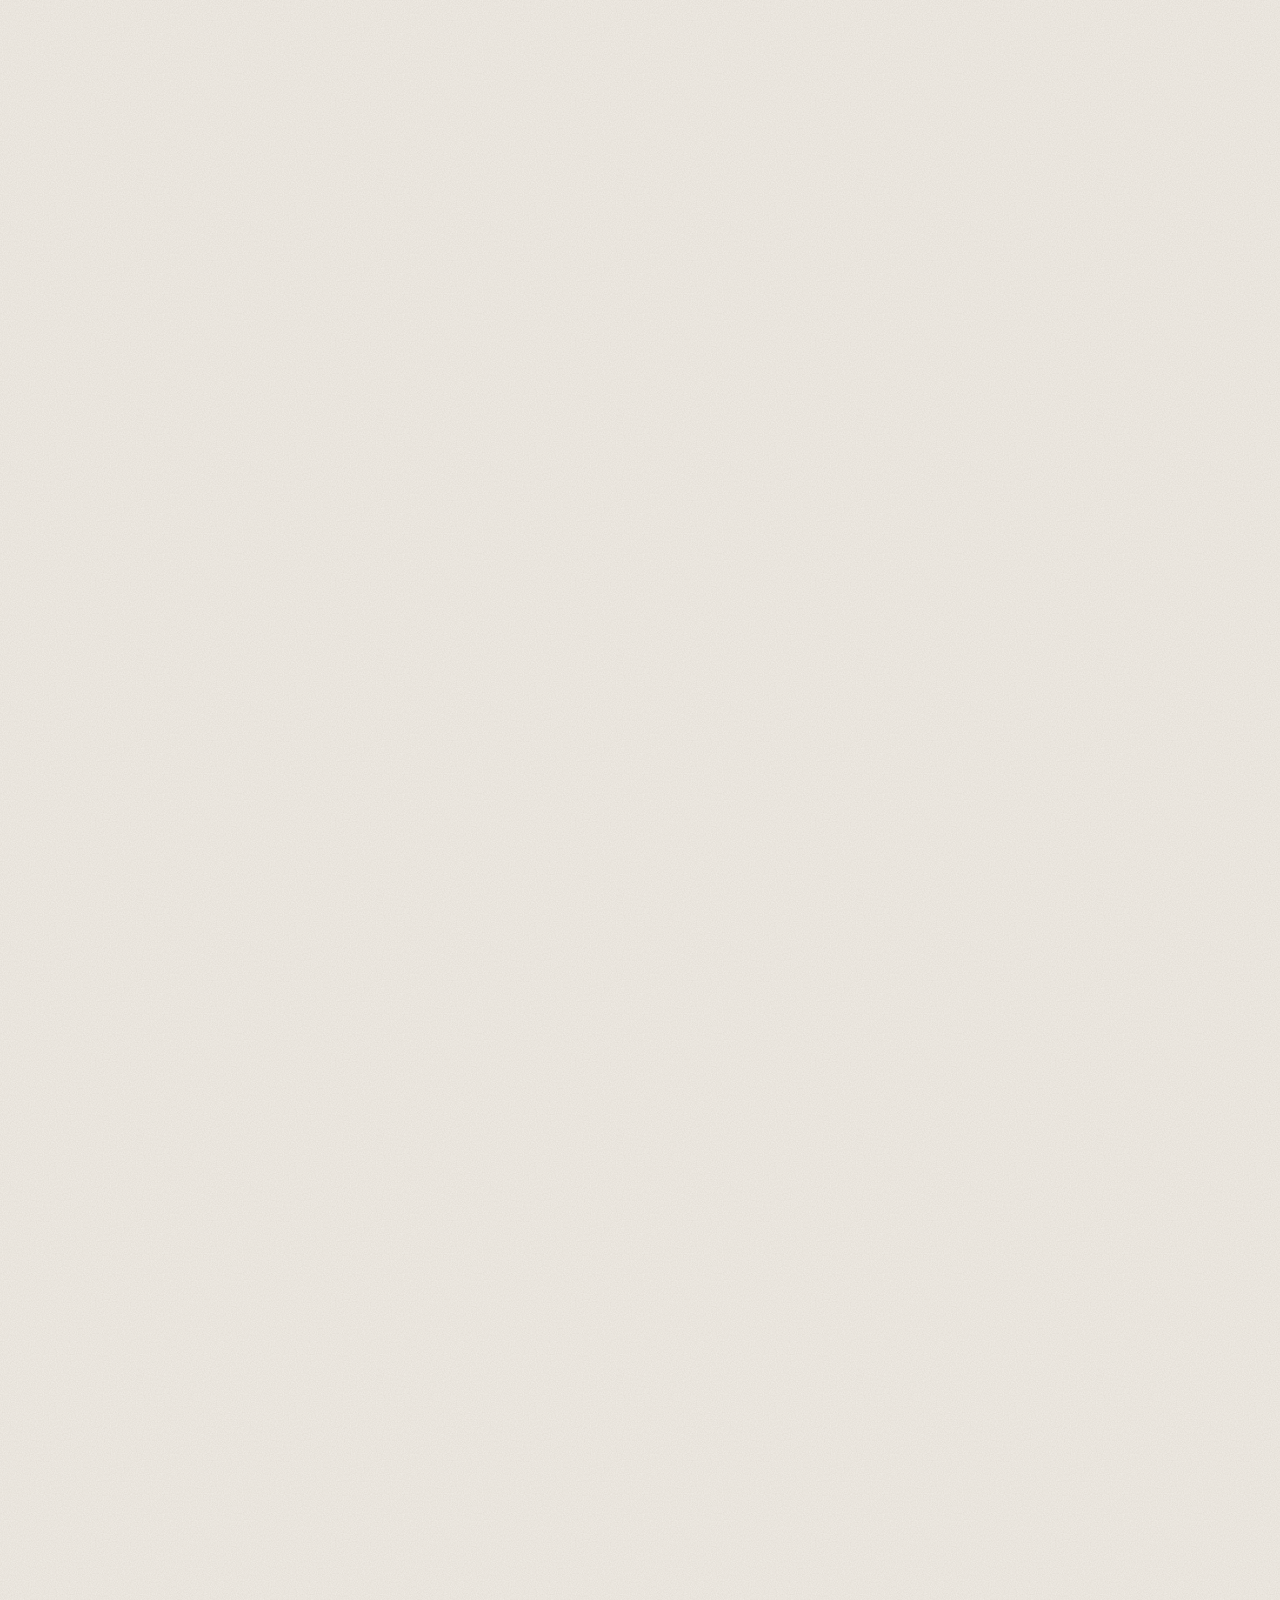
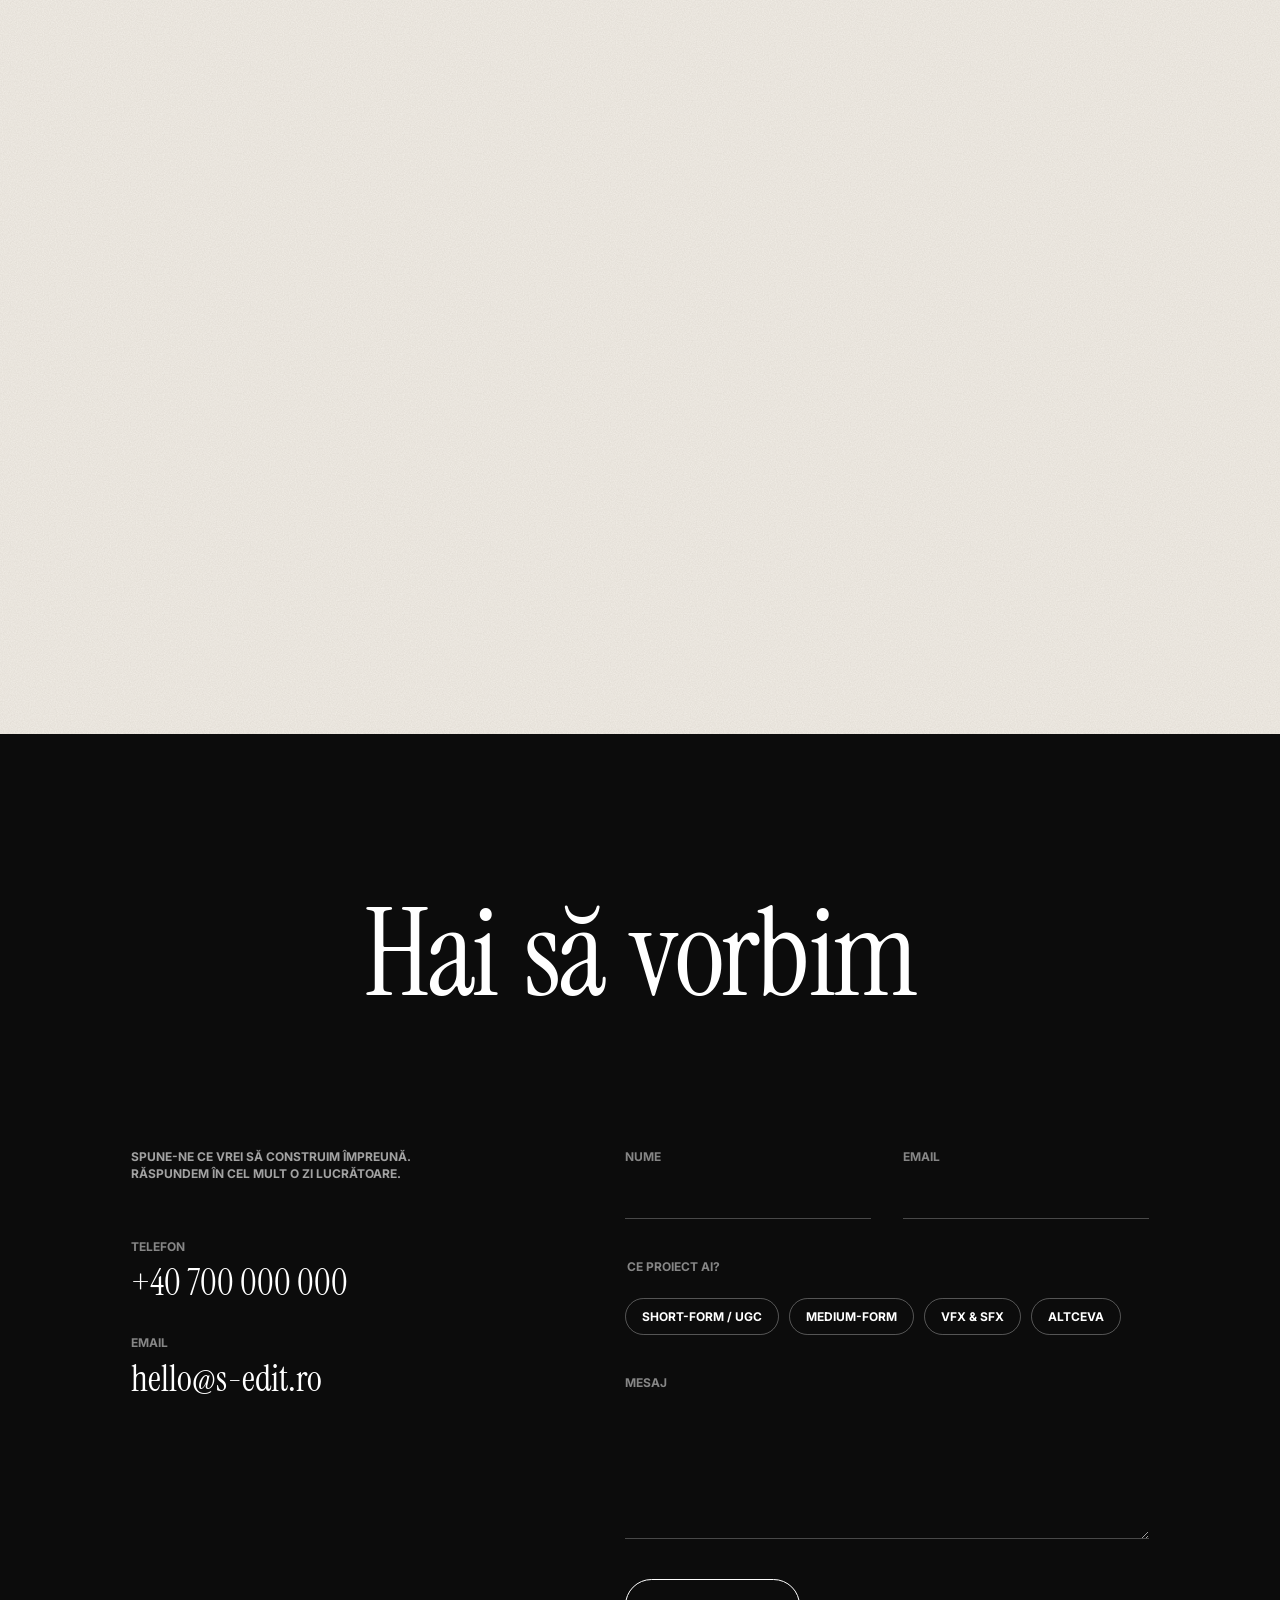
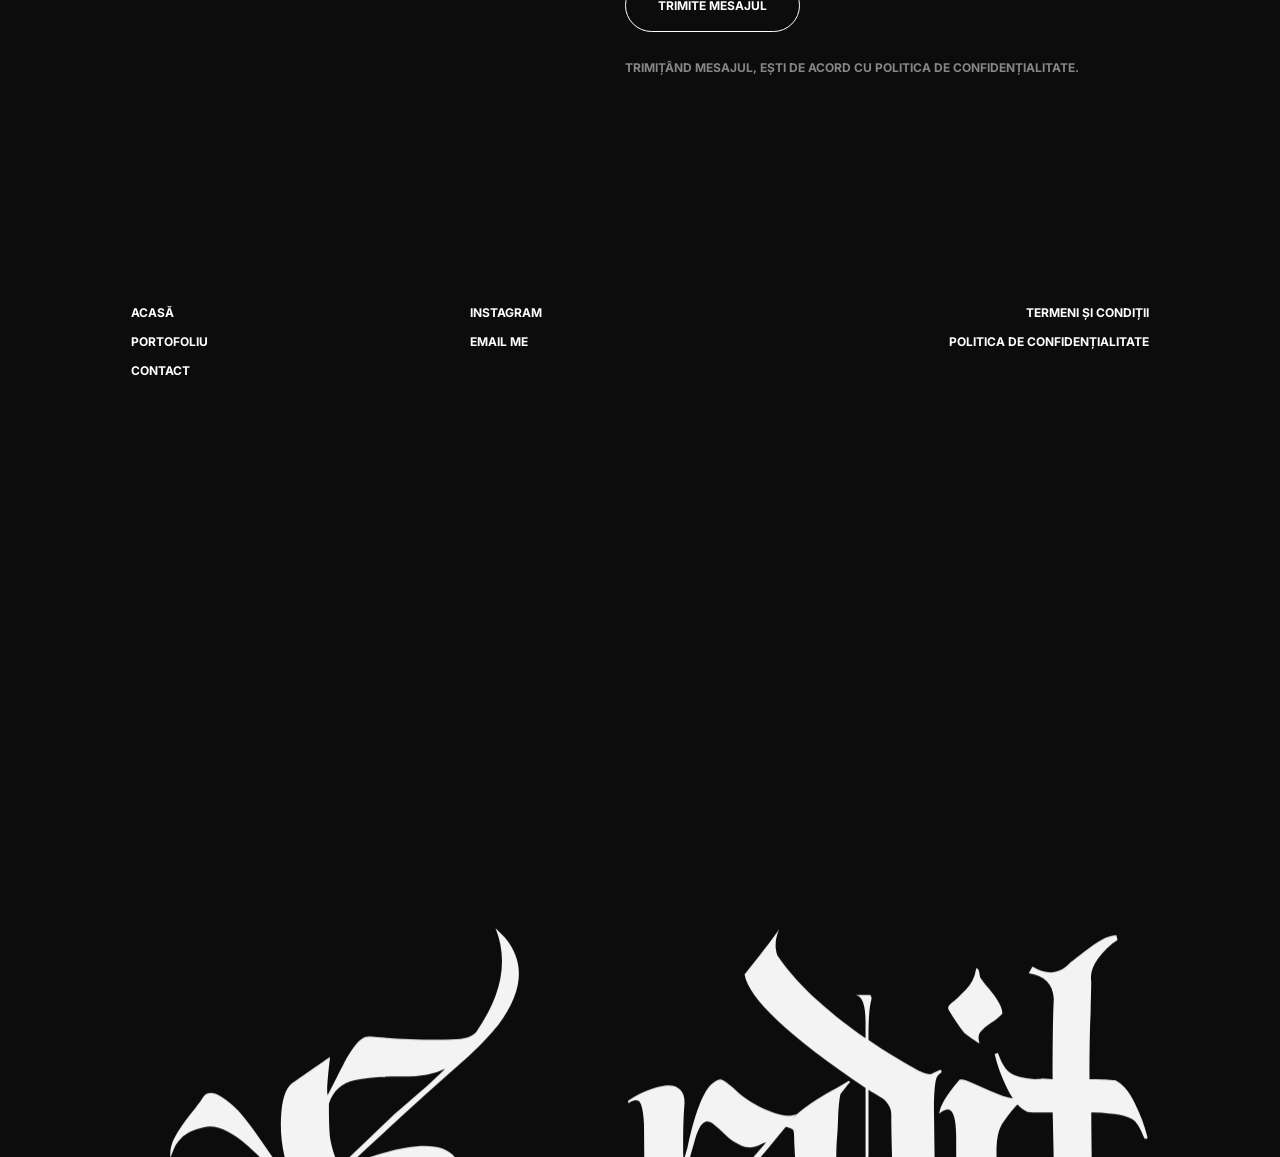
==== commit 5113d9fd: "Add an eighth UGC project to the short-form rail UGC_8 (vertical, 31s) compressed from 9.3MB to 720x" ====
--- a/index.html
+++ b/index.html
@@ -30,7 +30,7 @@
   <link rel="preconnect" href="https://fonts.gstatic.com" crossorigin>
   <link href="https://fonts.googleapis.com/css2?family=Inter:wght@700&display=swap" rel="stylesheet">
   <link rel="preload" href="assets/fonts/InstrumentSerif-Regular.ttf" as="font" type="font/ttf" crossorigin>
-  <link rel="stylesheet" href="styles.css?v=46">
+  <link rel="stylesheet" href="styles.css?v=47">
   <script>document.documentElement.className = "js";</script>
 </head>
 <body>
@@ -49,8 +49,8 @@
 
   <div class="bg" aria-hidden="true">
     <video class="bg__video" poster="assets/poster.jpg" autoplay muted loop playsinline preload="auto" disablepictureinpicture>
-      <source src="assets/hero-720.mp4?v=46#t=0.001" type="video/mp4" media="(max-width: 767px)">
-      <source src="assets/hero.mp4?v=46#t=0.001" type="video/mp4">
+      <source src="assets/hero-720.mp4?v=47#t=0.001" type="video/mp4" media="(max-width: 767px)">
+      <source src="assets/hero.mp4?v=47#t=0.001" type="video/mp4">
     </video>
     <div class="bg__shade"></div>
   </div>
@@ -220,6 +220,17 @@
             <span class="reel__time">0:45</span>
             <span class="reel__bar"></span>
           </figure>
+          <figure class="reel reel--video" style="--i: 7">
+            <video poster="assets/work/video/ugc-8.jpg" muted loop playsinline preload="metadata" disablepictureinpicture aria-label="UGC, proiect 08">
+              <source src="assets/work/video/ugc-8.mp4" type="video/mp4">
+            </video>
+            <button class="timeline__sound fx__sound" type="button" aria-pressed="false">
+              <svg viewBox="0 0 16 16" width="14" height="14" aria-hidden="true"><path d="M2 6h3l4-3v10L5 10H2z" fill="currentColor"/><path class="timeline__waves" d="M11 5.5a3.5 3.5 0 0 1 0 5M12.8 3.8a6 6 0 0 1 0 8.4" fill="none" stroke="currentColor" stroke-width="1.3" stroke-linecap="round"/><path class="timeline__mute" d="M11 6l4 4M15 6l-4 4" stroke="currentColor" stroke-width="1.3" stroke-linecap="round"/></svg>
+              <span>Pornește sunetul</span>
+            </button>
+            <span class="reel__time">0:31</span>
+            <span class="reel__bar"></span>
+          </figure>
         </div>
       </div>
     </article>
@@ -450,6 +461,6 @@
     </nav>
   </div>
 
-  <script src="main.js?v=46" defer></script>
+  <script src="main.js?v=47" defer></script>
 </body>
 </html>
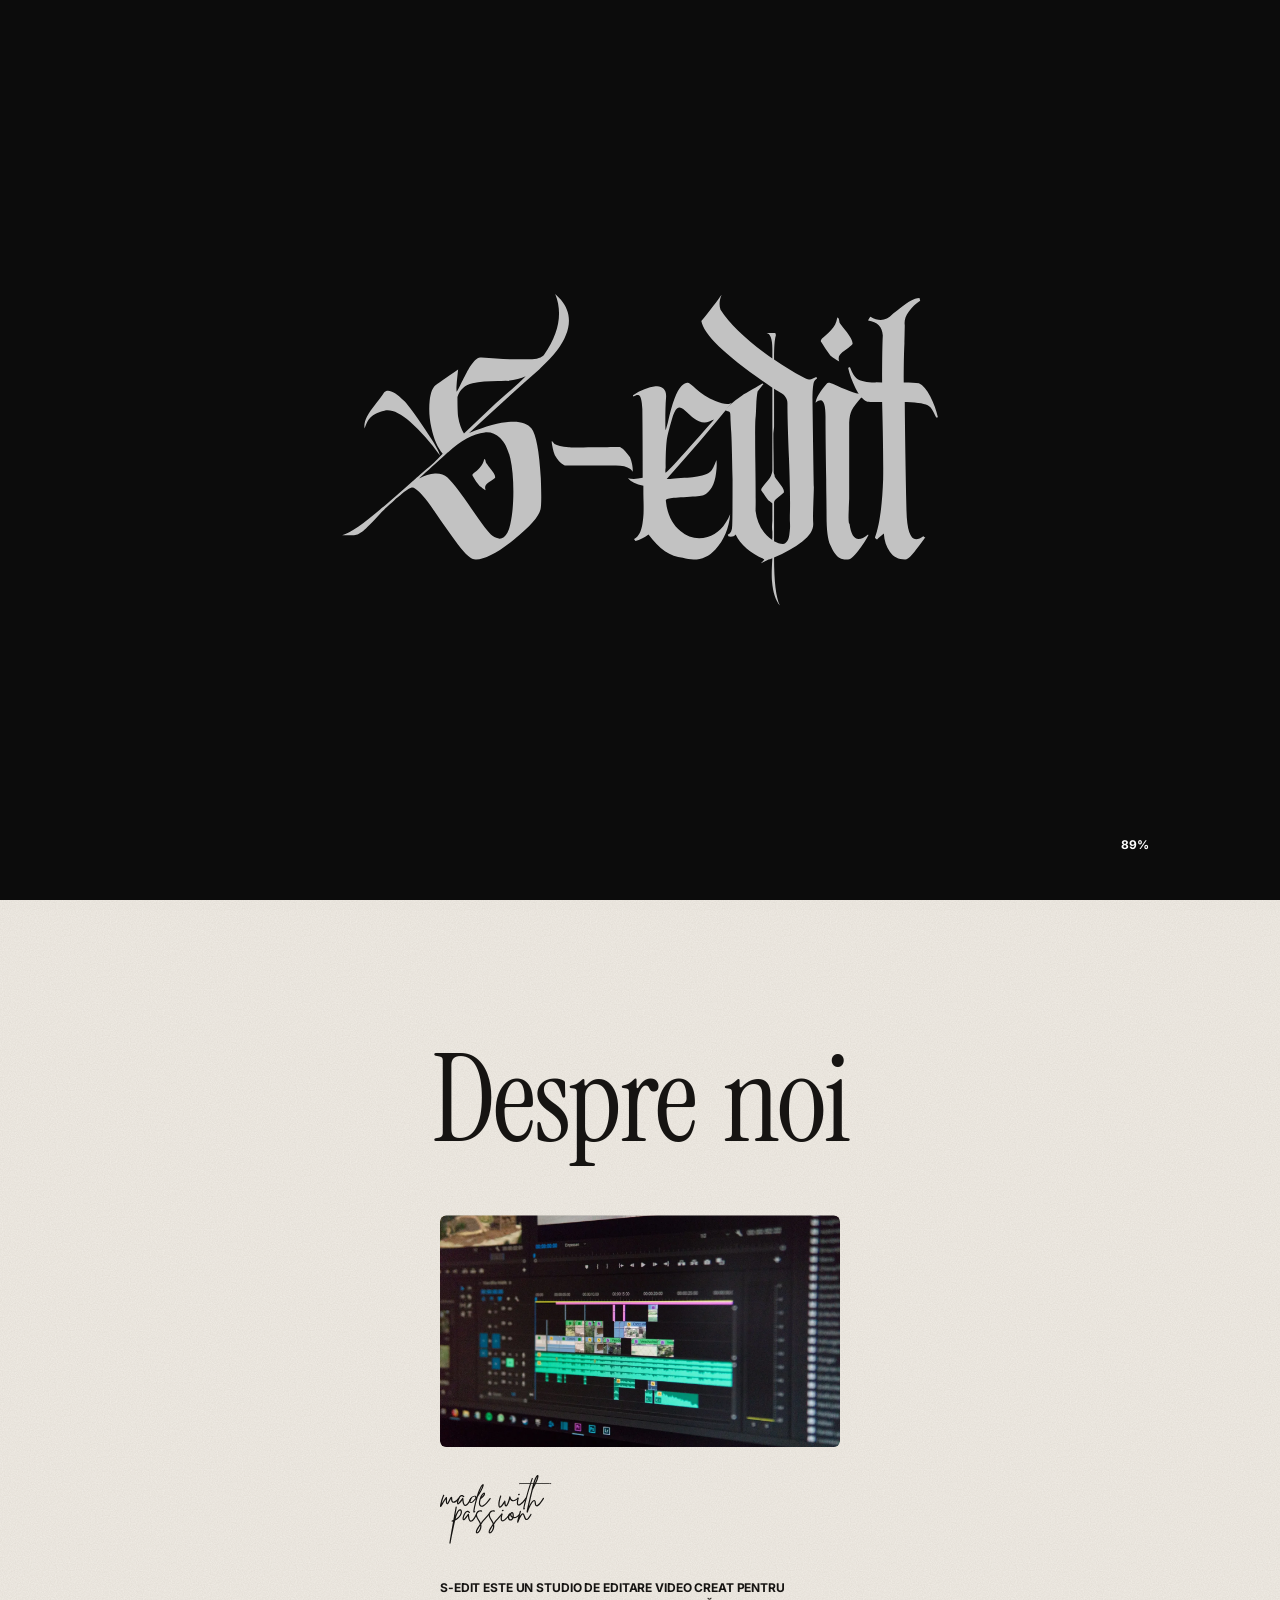
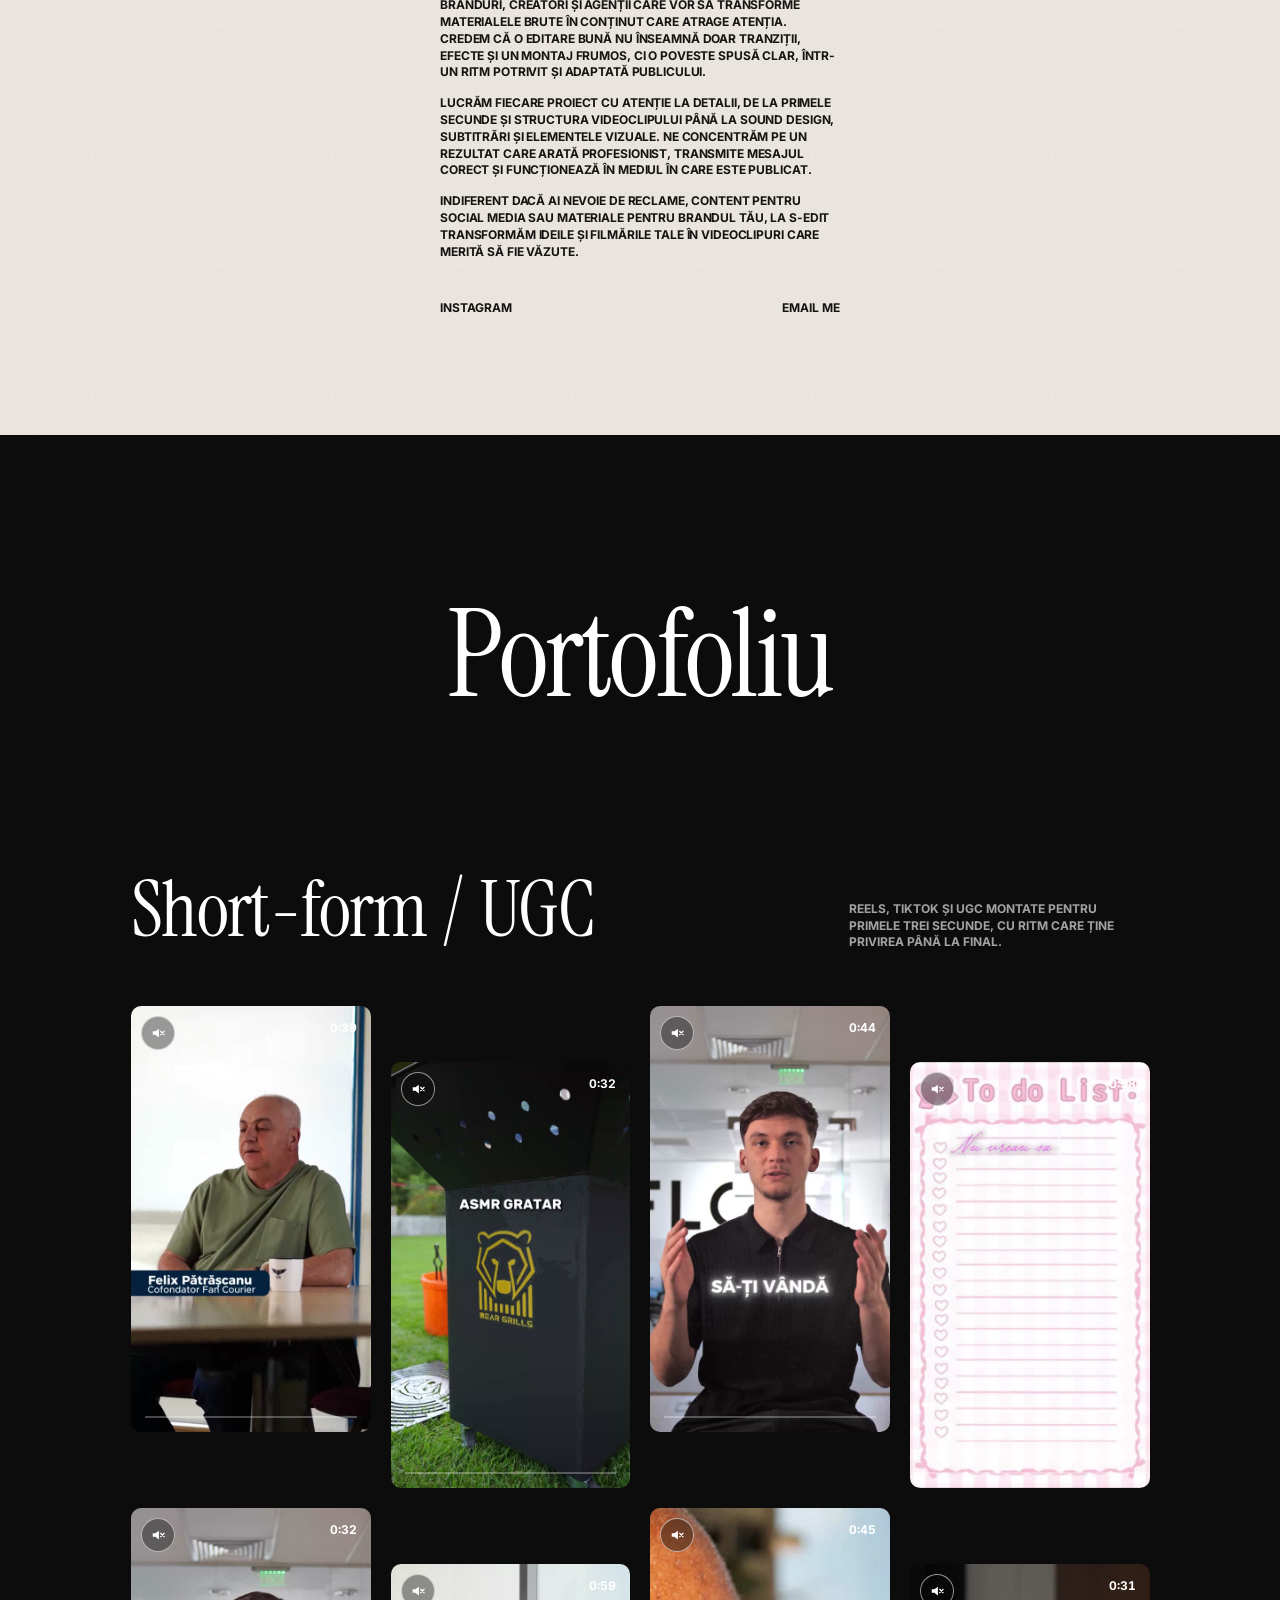
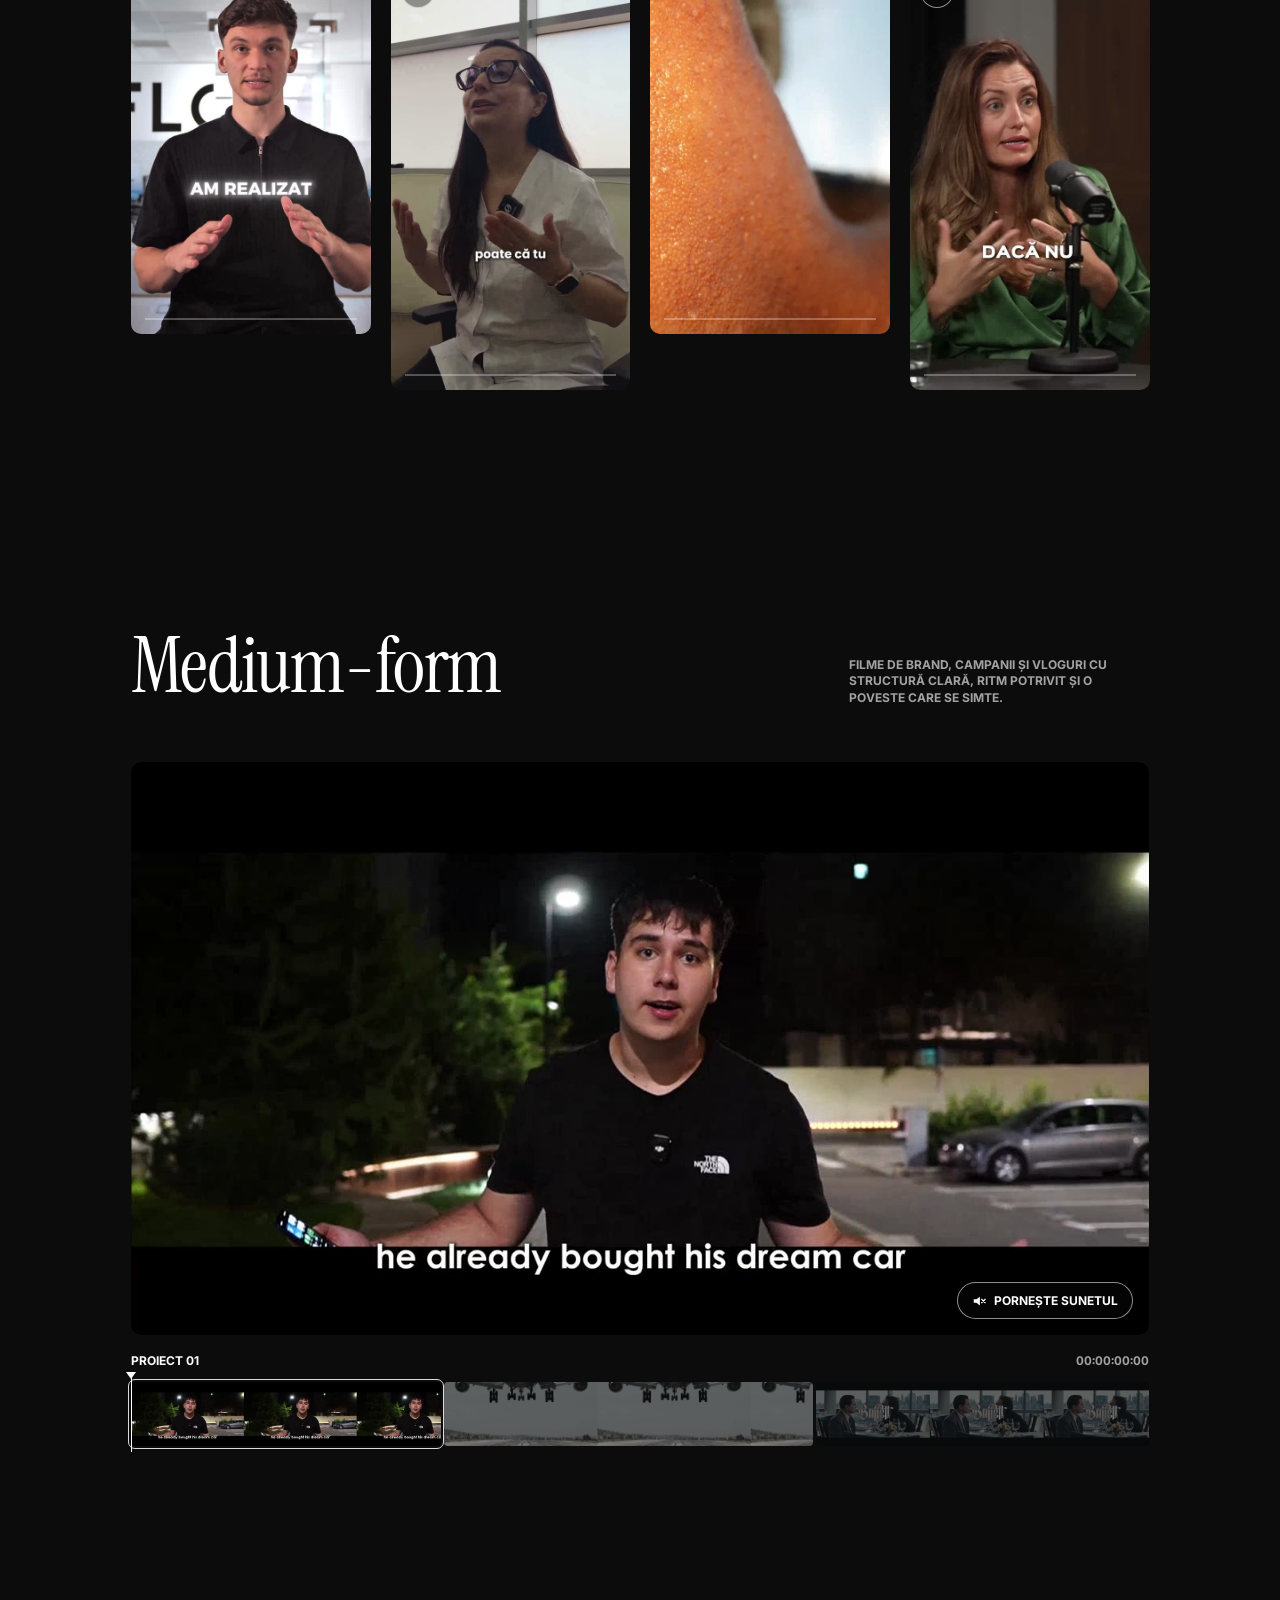
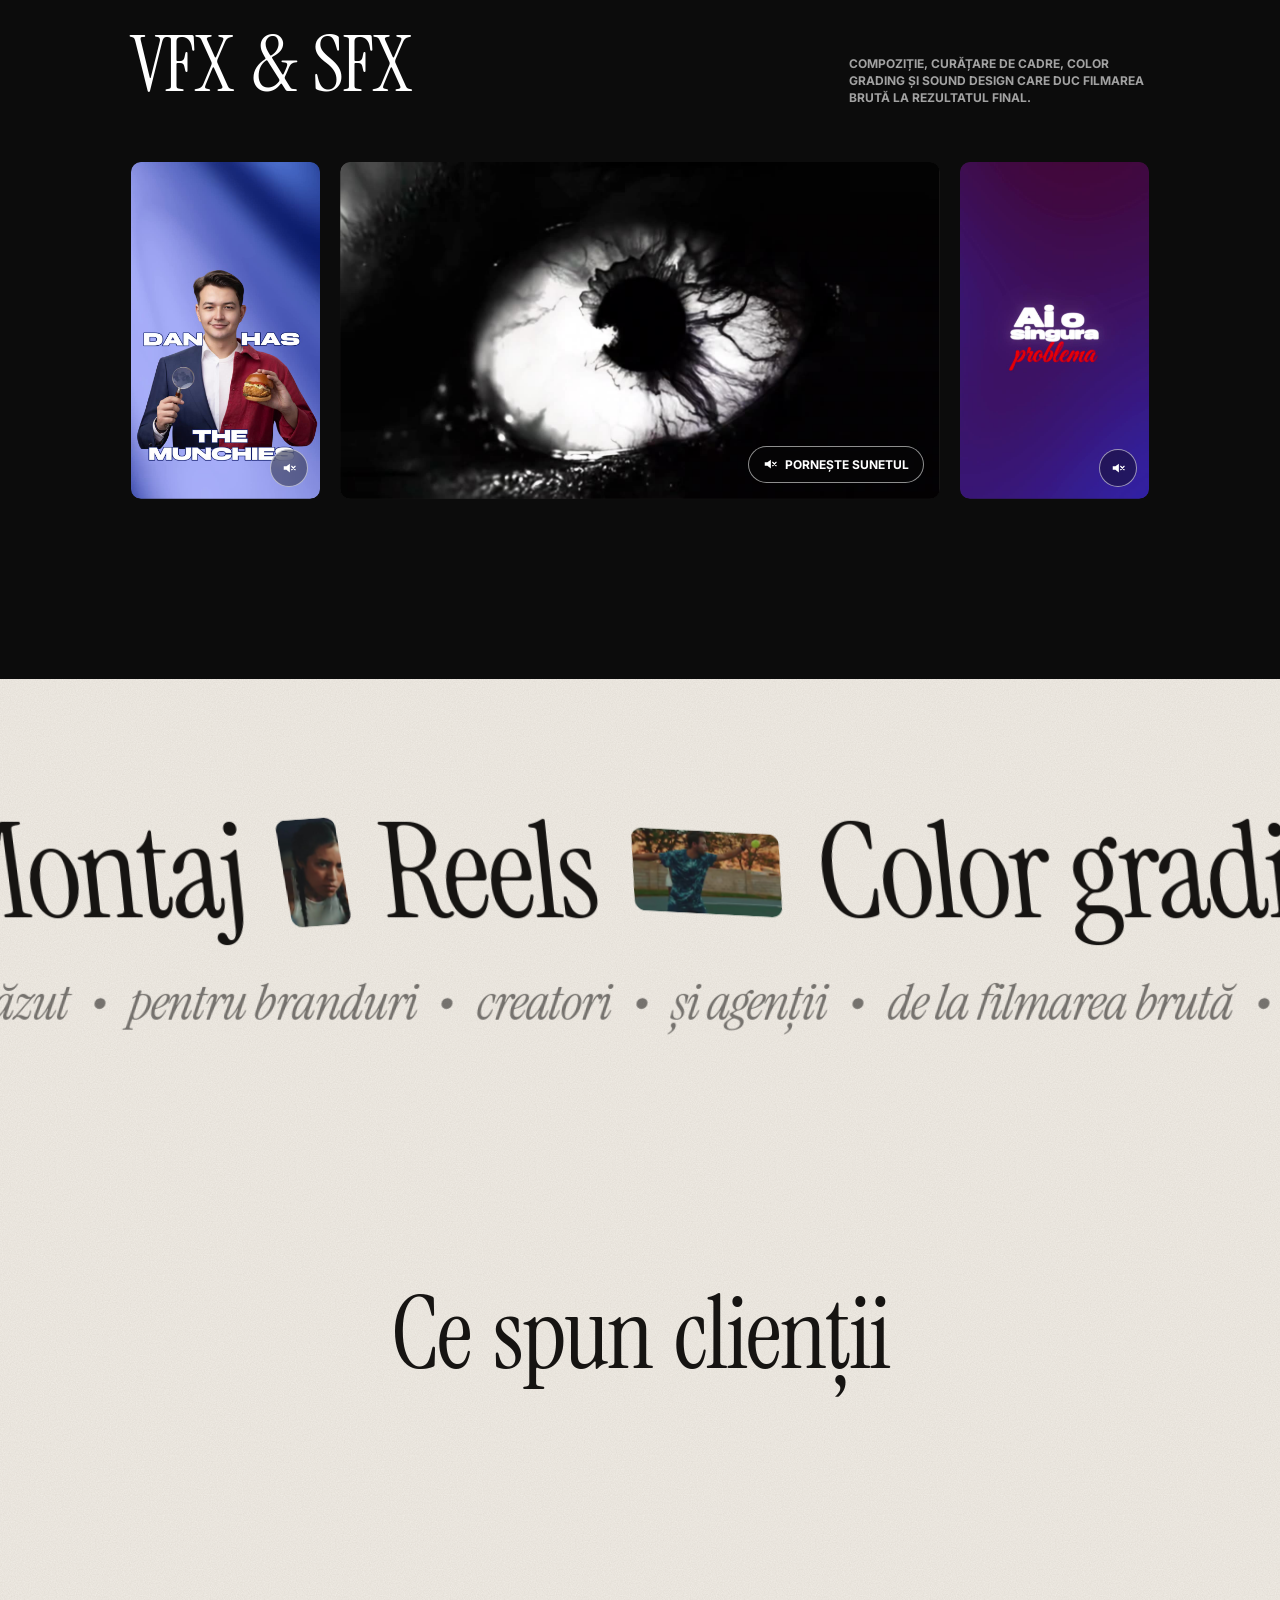
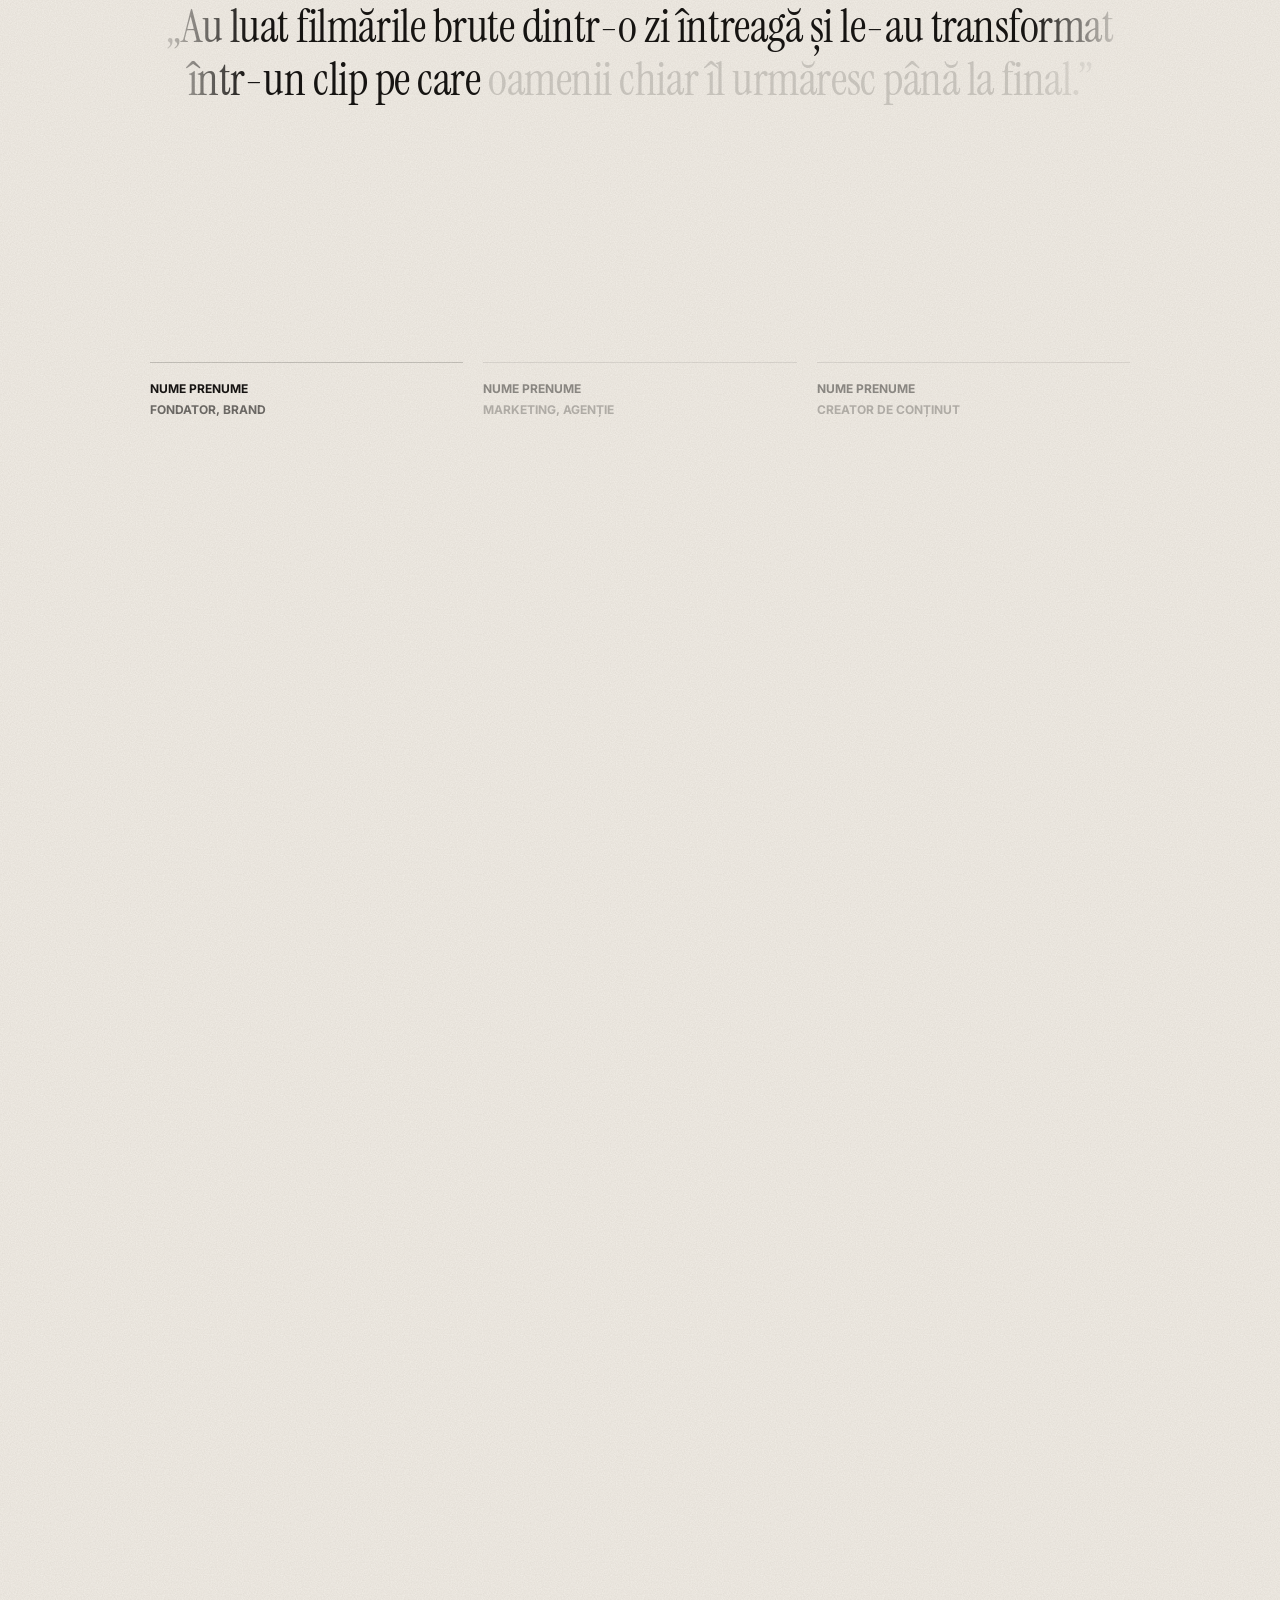
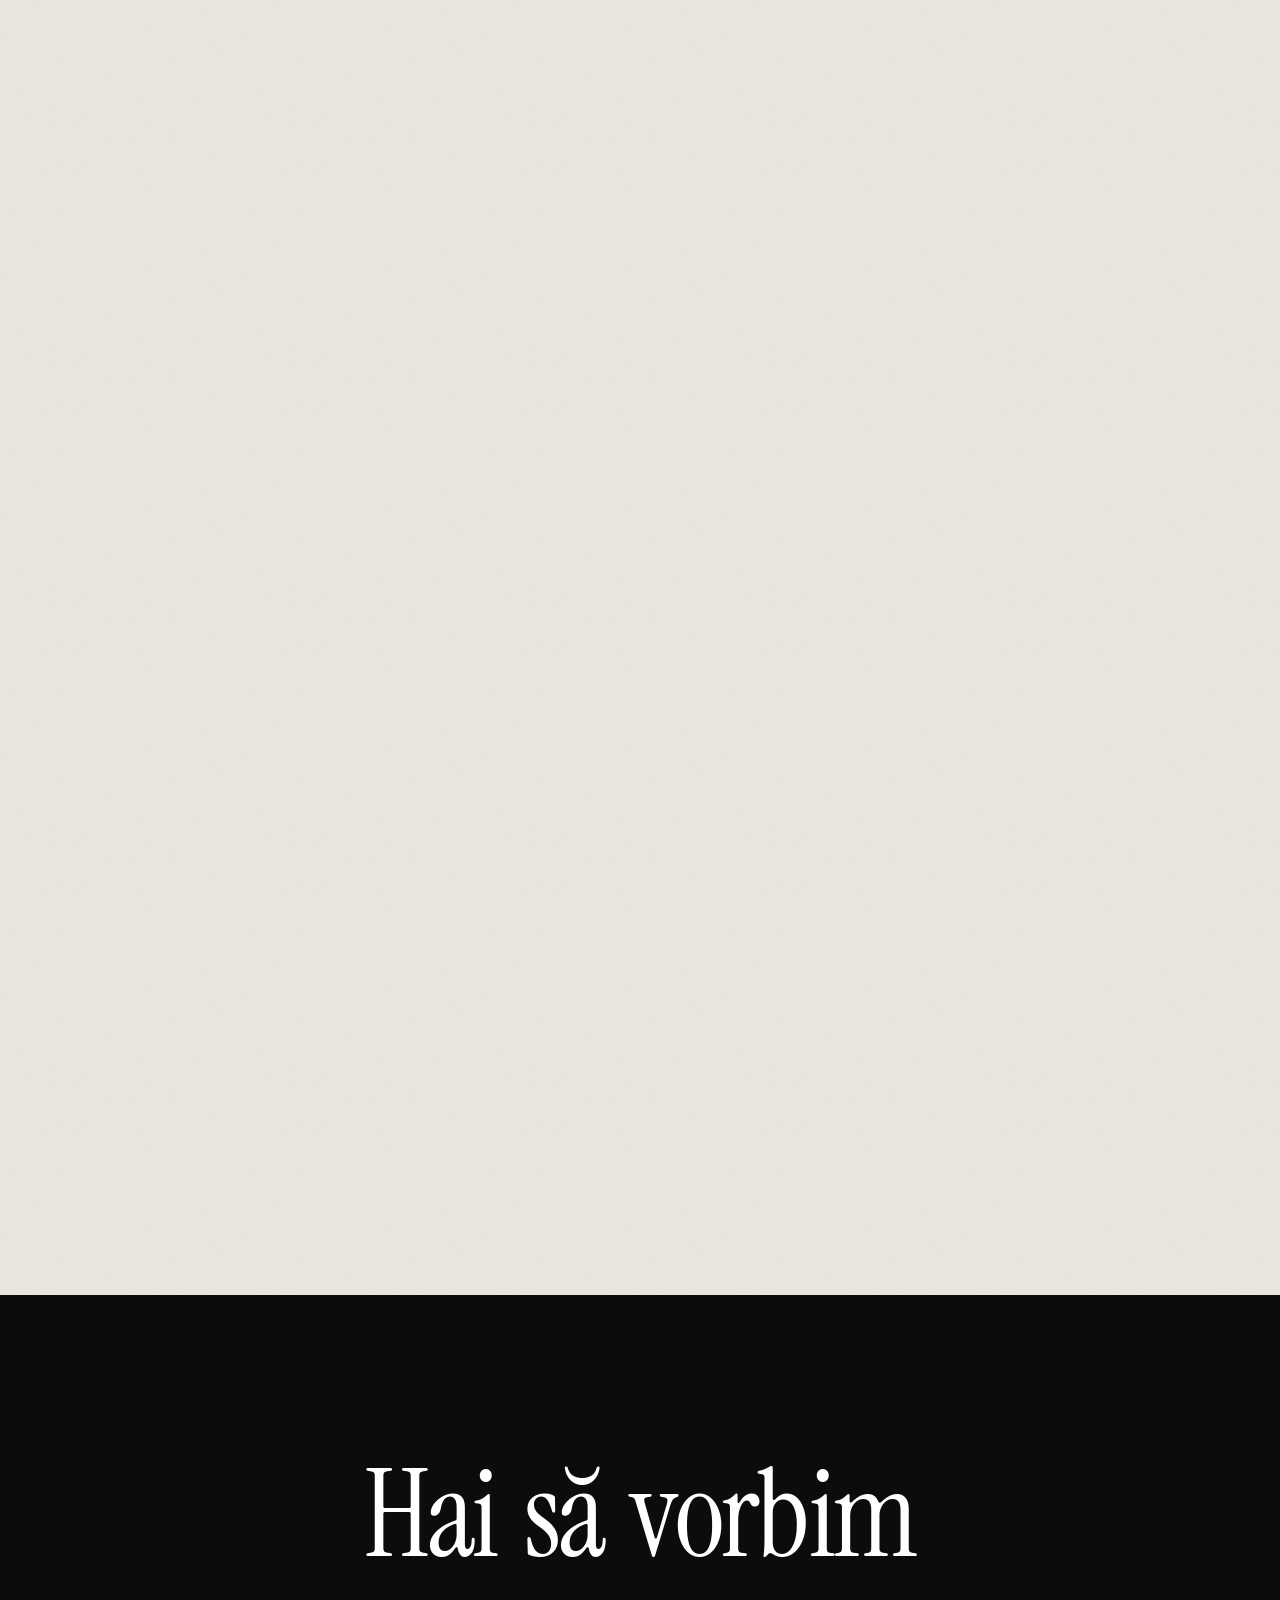
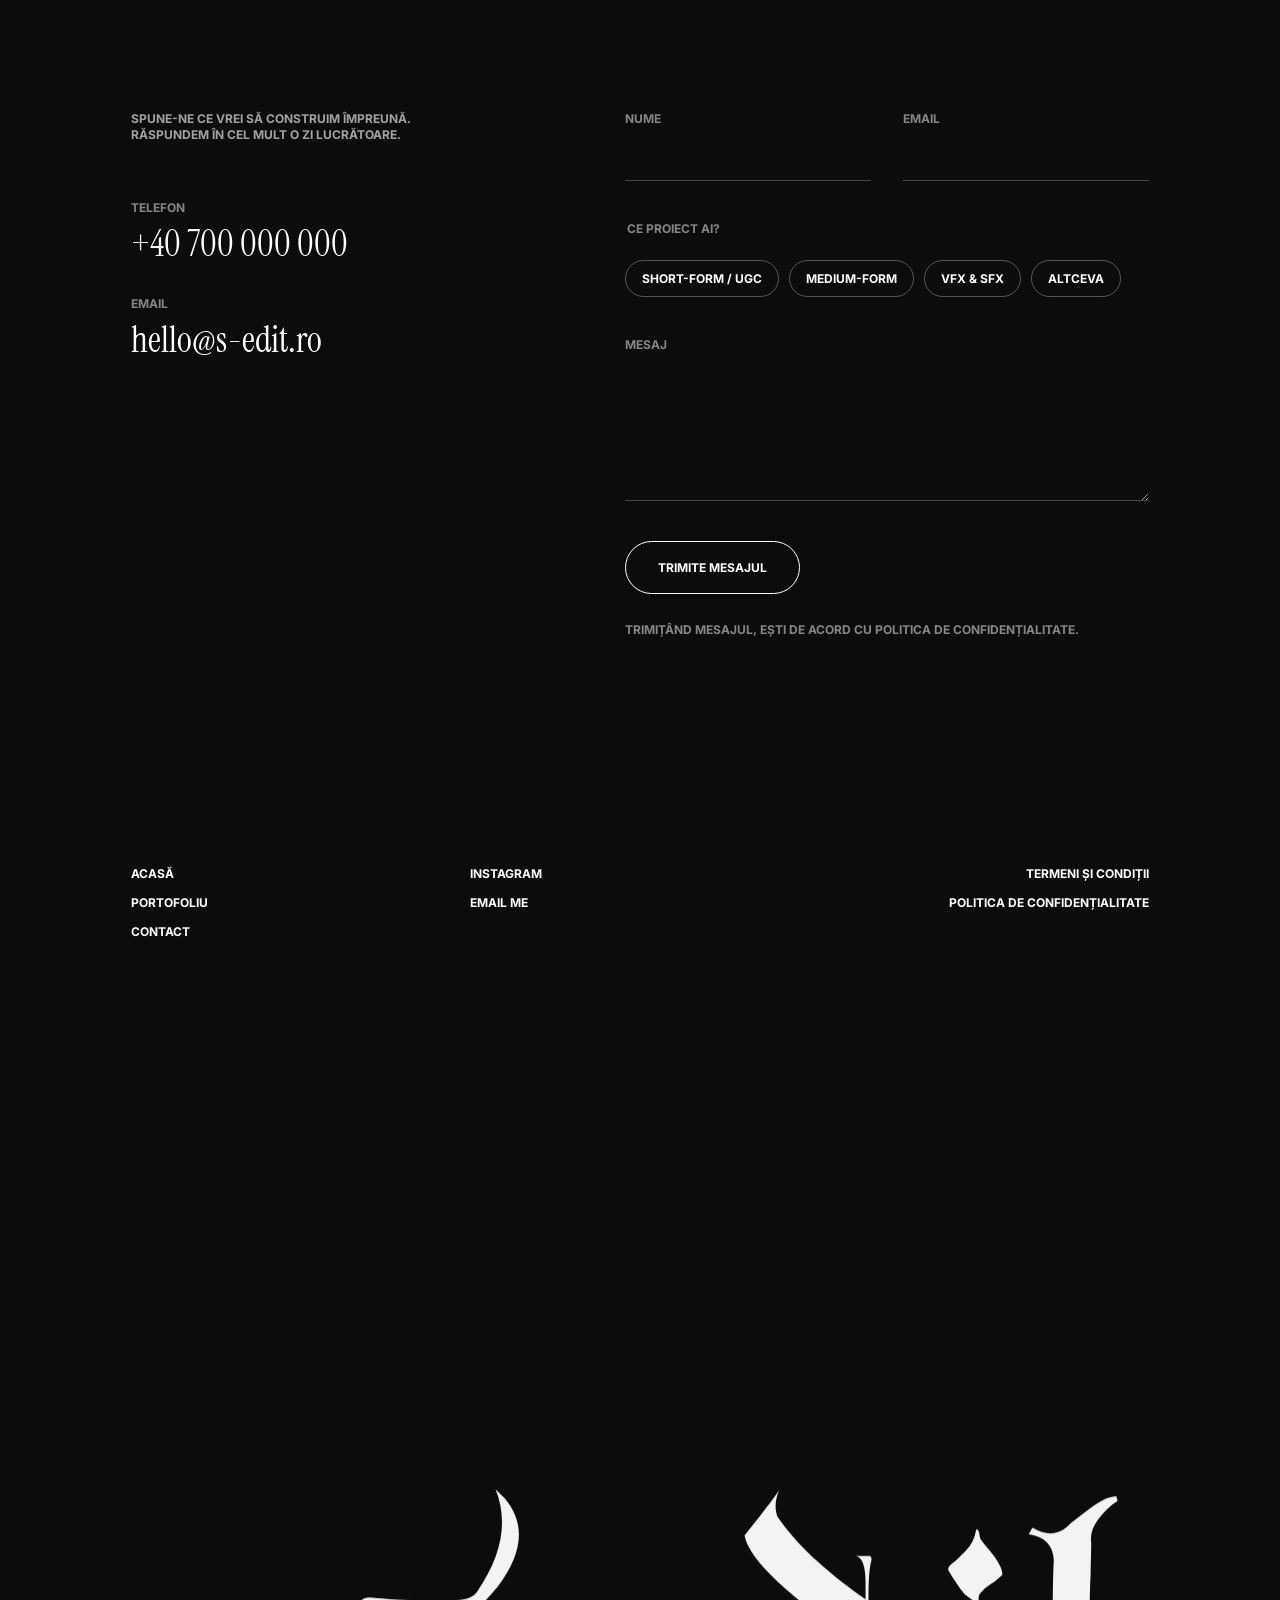
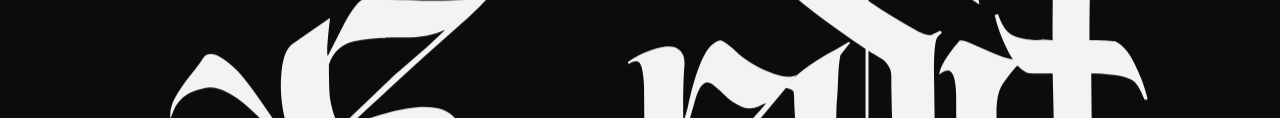
==== commit a6dea7ec: "Show UGC reels as two rows of four on desktop On screens 768px and up the short-form reels sit in a " ====
--- a/index.html
+++ b/index.html
@@ -30,7 +30,7 @@
   <link rel="preconnect" href="https://fonts.gstatic.com" crossorigin>
   <link href="https://fonts.googleapis.com/css2?family=Inter:wght@700&display=swap" rel="stylesheet">
   <link rel="preload" href="assets/fonts/InstrumentSerif-Regular.ttf" as="font" type="font/ttf" crossorigin>
-  <link rel="stylesheet" href="styles.css?v=47">
+  <link rel="stylesheet" href="styles.css?v=48">
   <script>document.documentElement.className = "js";</script>
 </head>
 <body>
@@ -49,8 +49,8 @@
 
   <div class="bg" aria-hidden="true">
     <video class="bg__video" poster="assets/poster.jpg" autoplay muted loop playsinline preload="auto" disablepictureinpicture>
-      <source src="assets/hero-720.mp4?v=47#t=0.001" type="video/mp4" media="(max-width: 767px)">
-      <source src="assets/hero.mp4?v=47#t=0.001" type="video/mp4">
+      <source src="assets/hero-720.mp4?v=48#t=0.001" type="video/mp4" media="(max-width: 767px)">
+      <source src="assets/hero.mp4?v=48#t=0.001" type="video/mp4">
     </video>
     <div class="bg__shade"></div>
   </div>
@@ -461,6 +461,6 @@
     </nav>
   </div>
 
-  <script src="main.js?v=47" defer></script>
+  <script src="main.js?v=48" defer></script>
 </body>
 </html>
--- a/styles.css
+++ b/styles.css
@@ -501,6 +501,23 @@
 }
 
 .reel:nth-child(even) { margin-top: 56px; }
+
+/* Desktop: two rows of four instead of a sideways rail; alternate
+   columns sit lower so the grid keeps the rail's staggered rhythm. */
+@media (min-width: 768px) {
+  .reels { margin: 0; }
+
+  .reels__track {
+    display: grid;
+    grid-template-columns: repeat(4, 1fr);
+    gap: 20px;
+    width: auto;
+    padding: 0 0 56px;
+    transform: none;
+  }
+
+  .reel { width: auto; }
+}
 
 .reel img,
 .reel video {
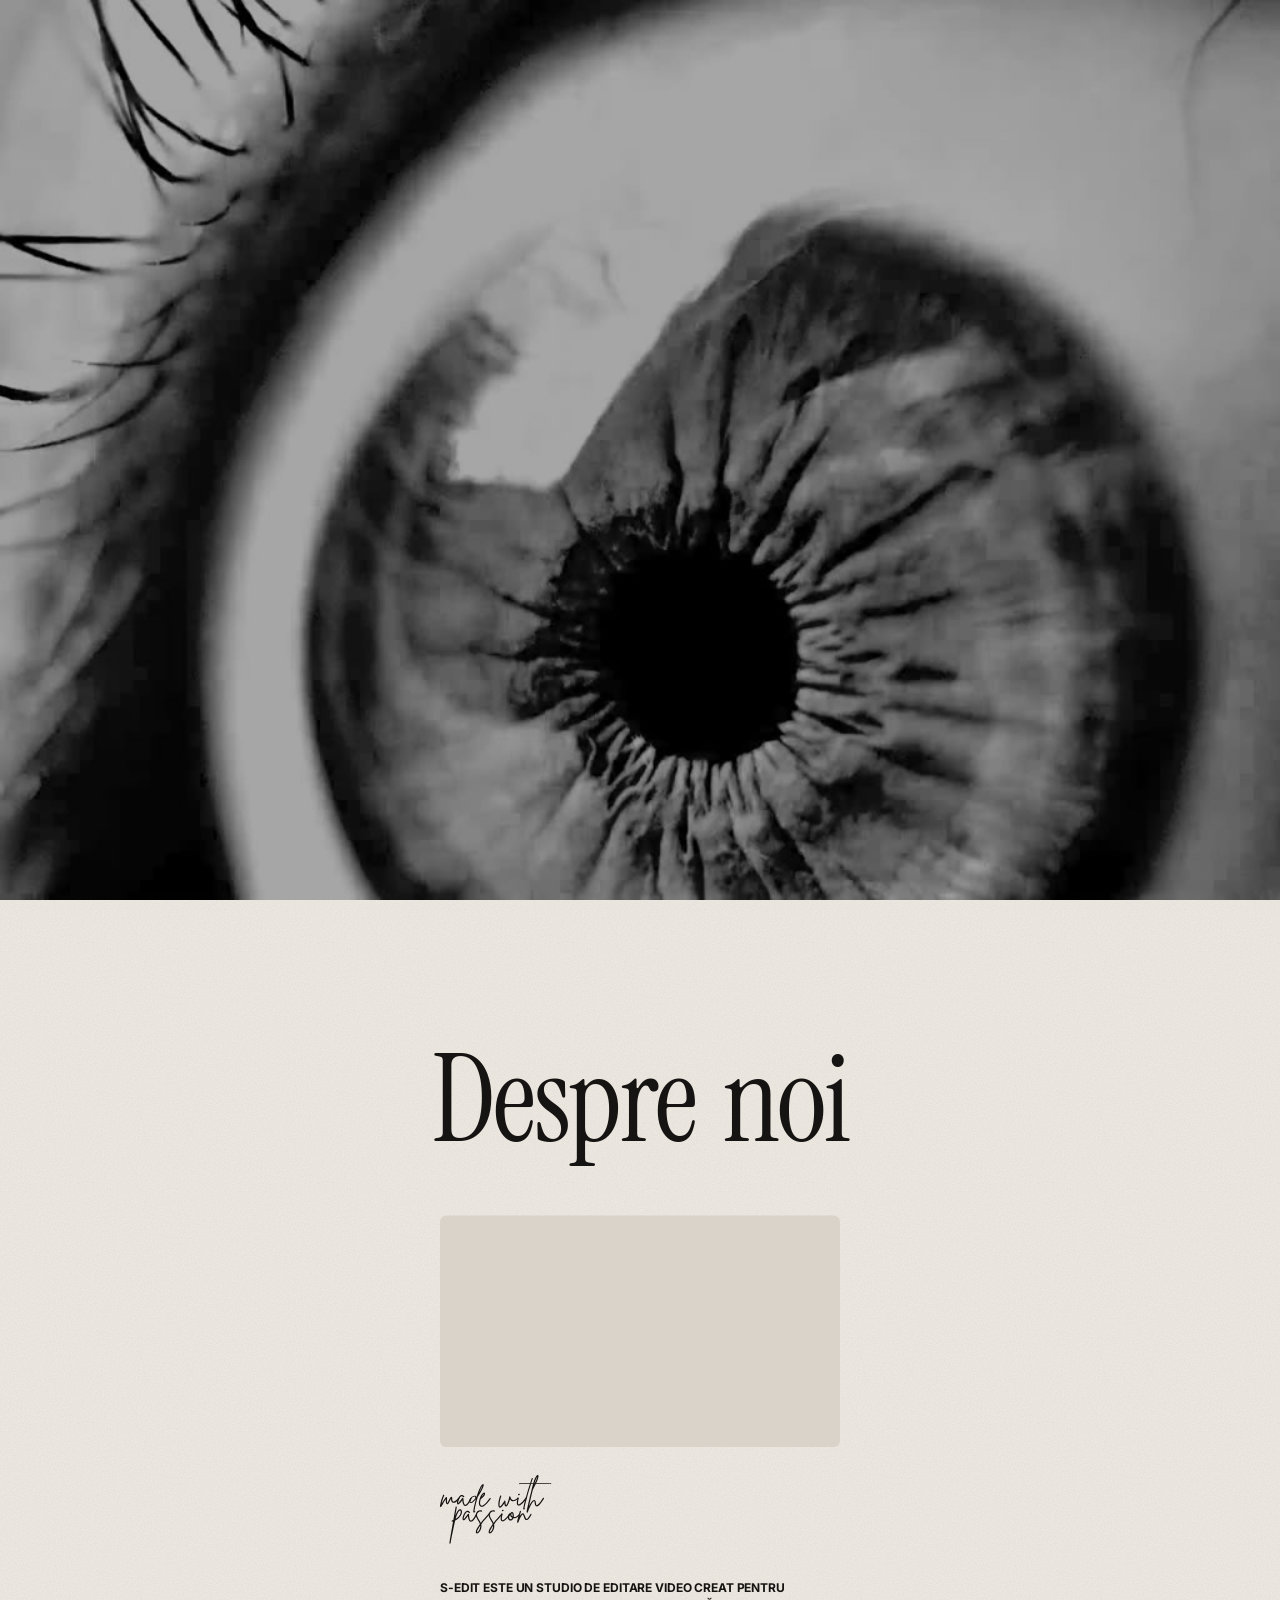
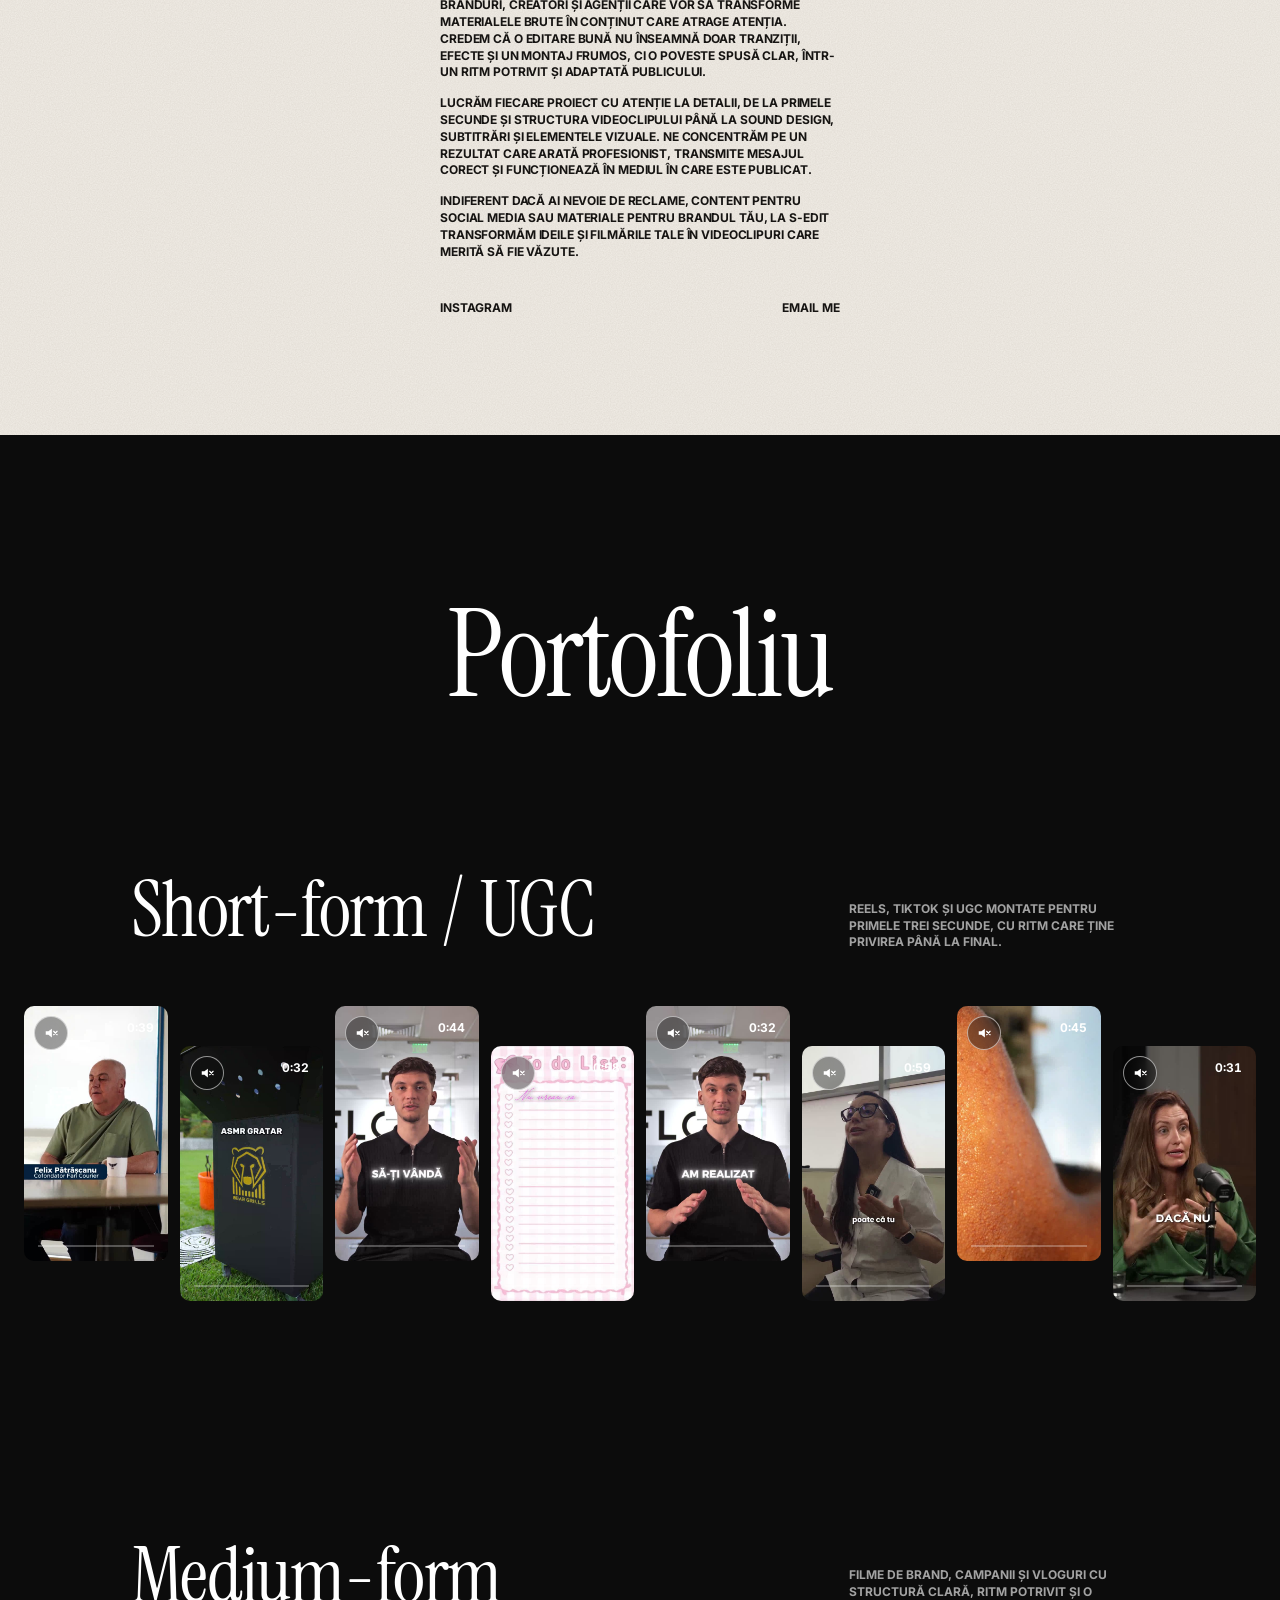
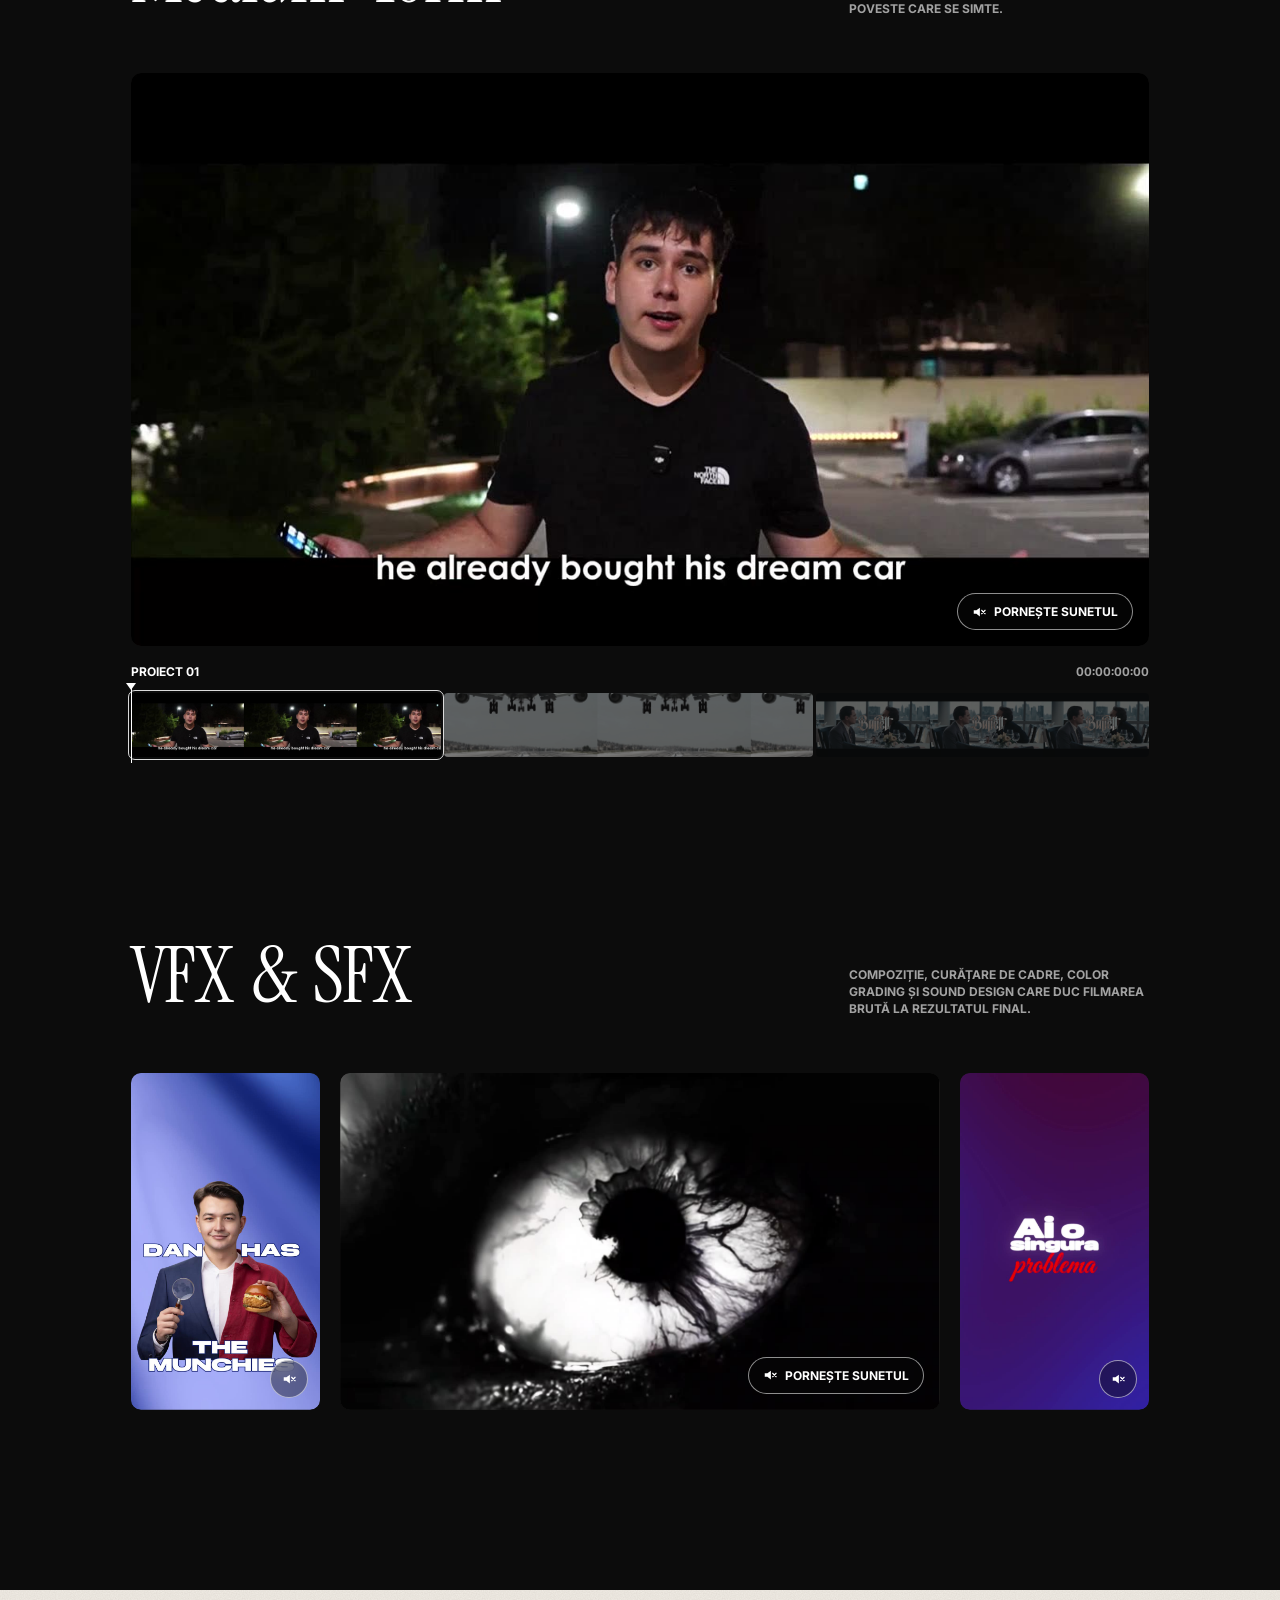
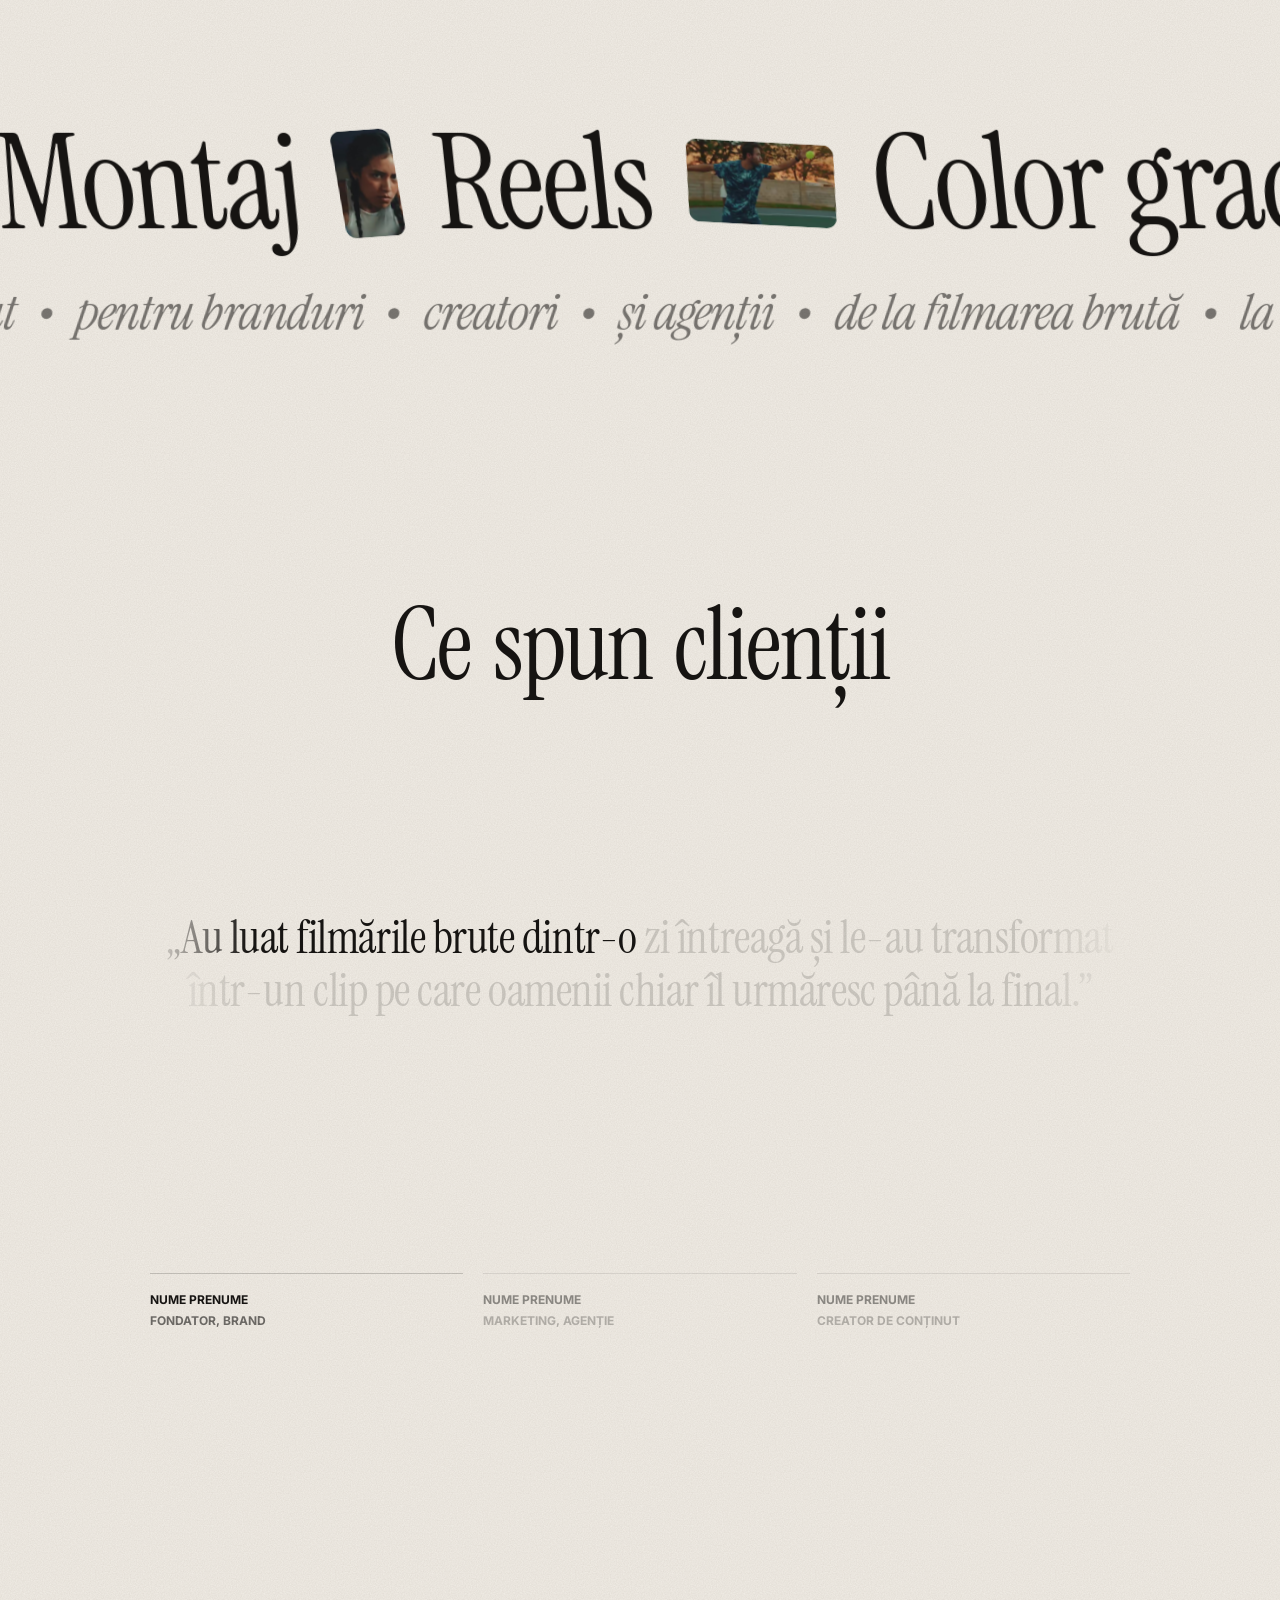
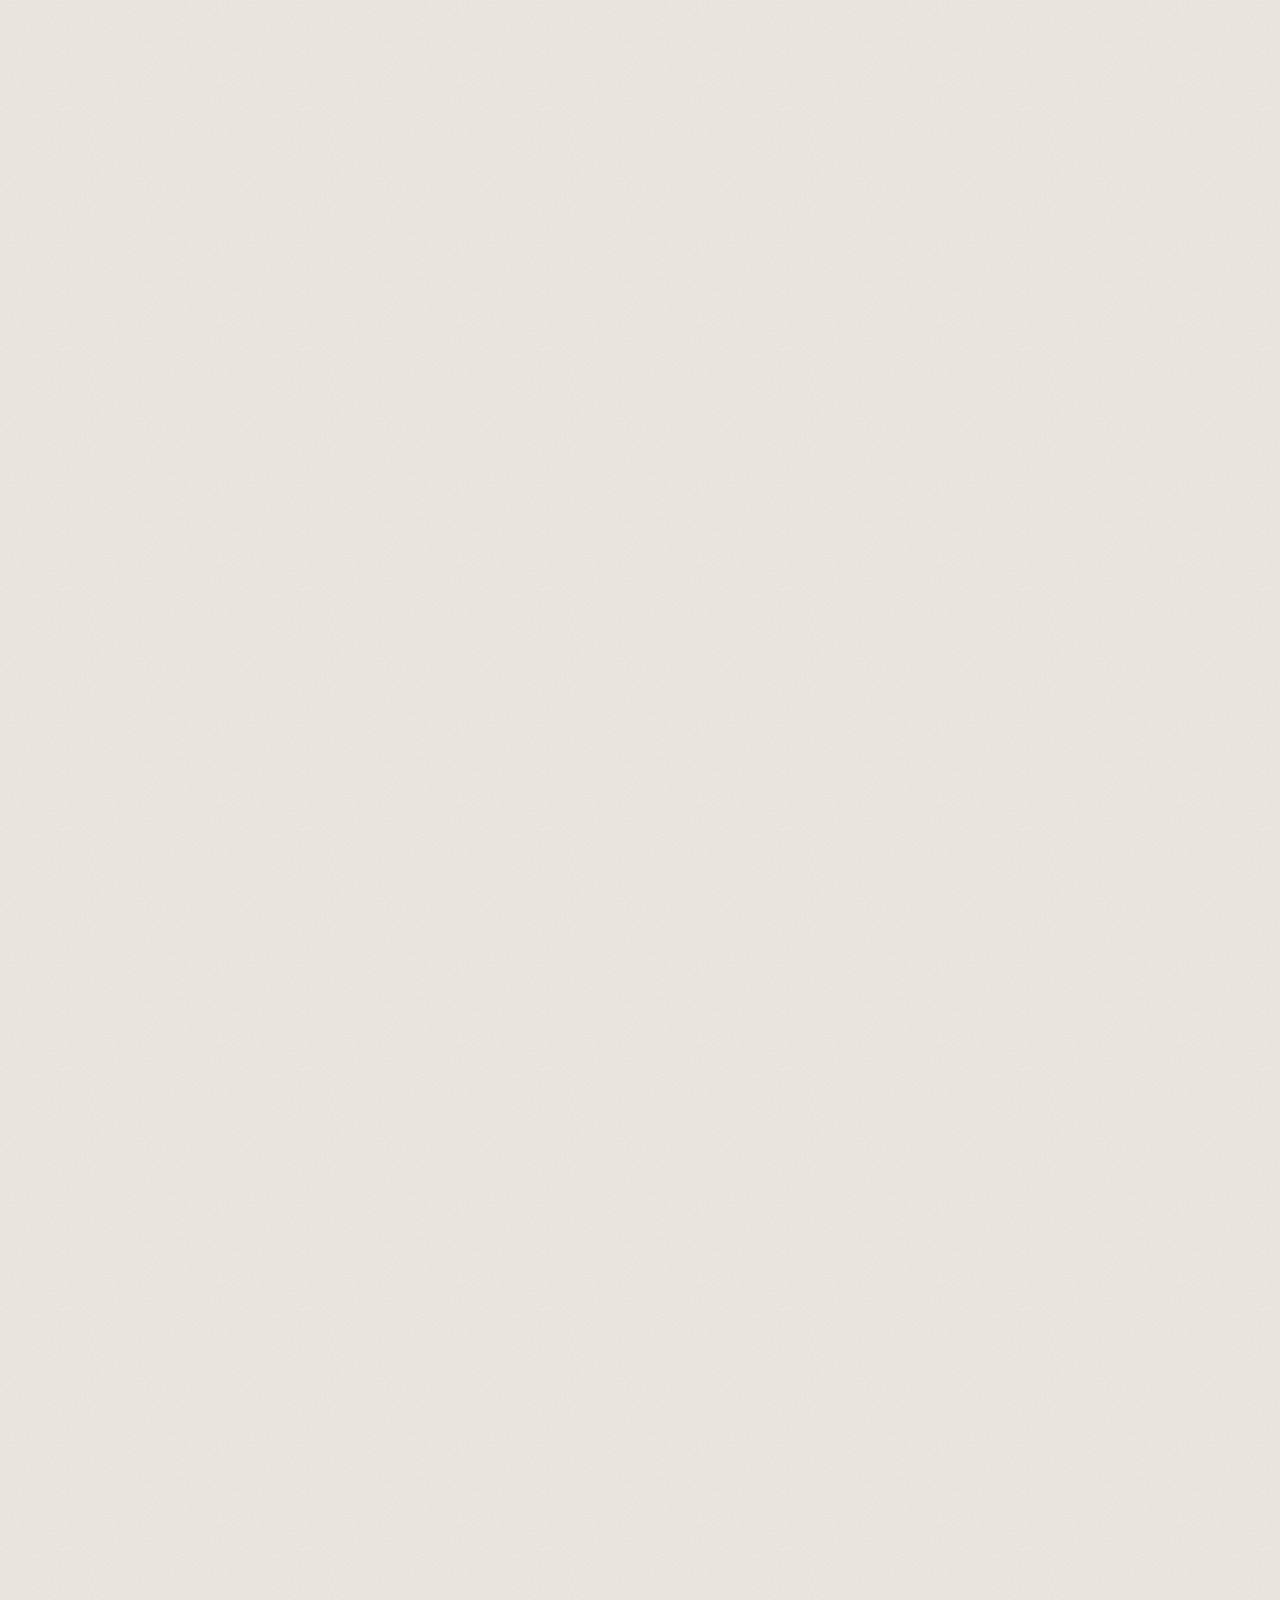
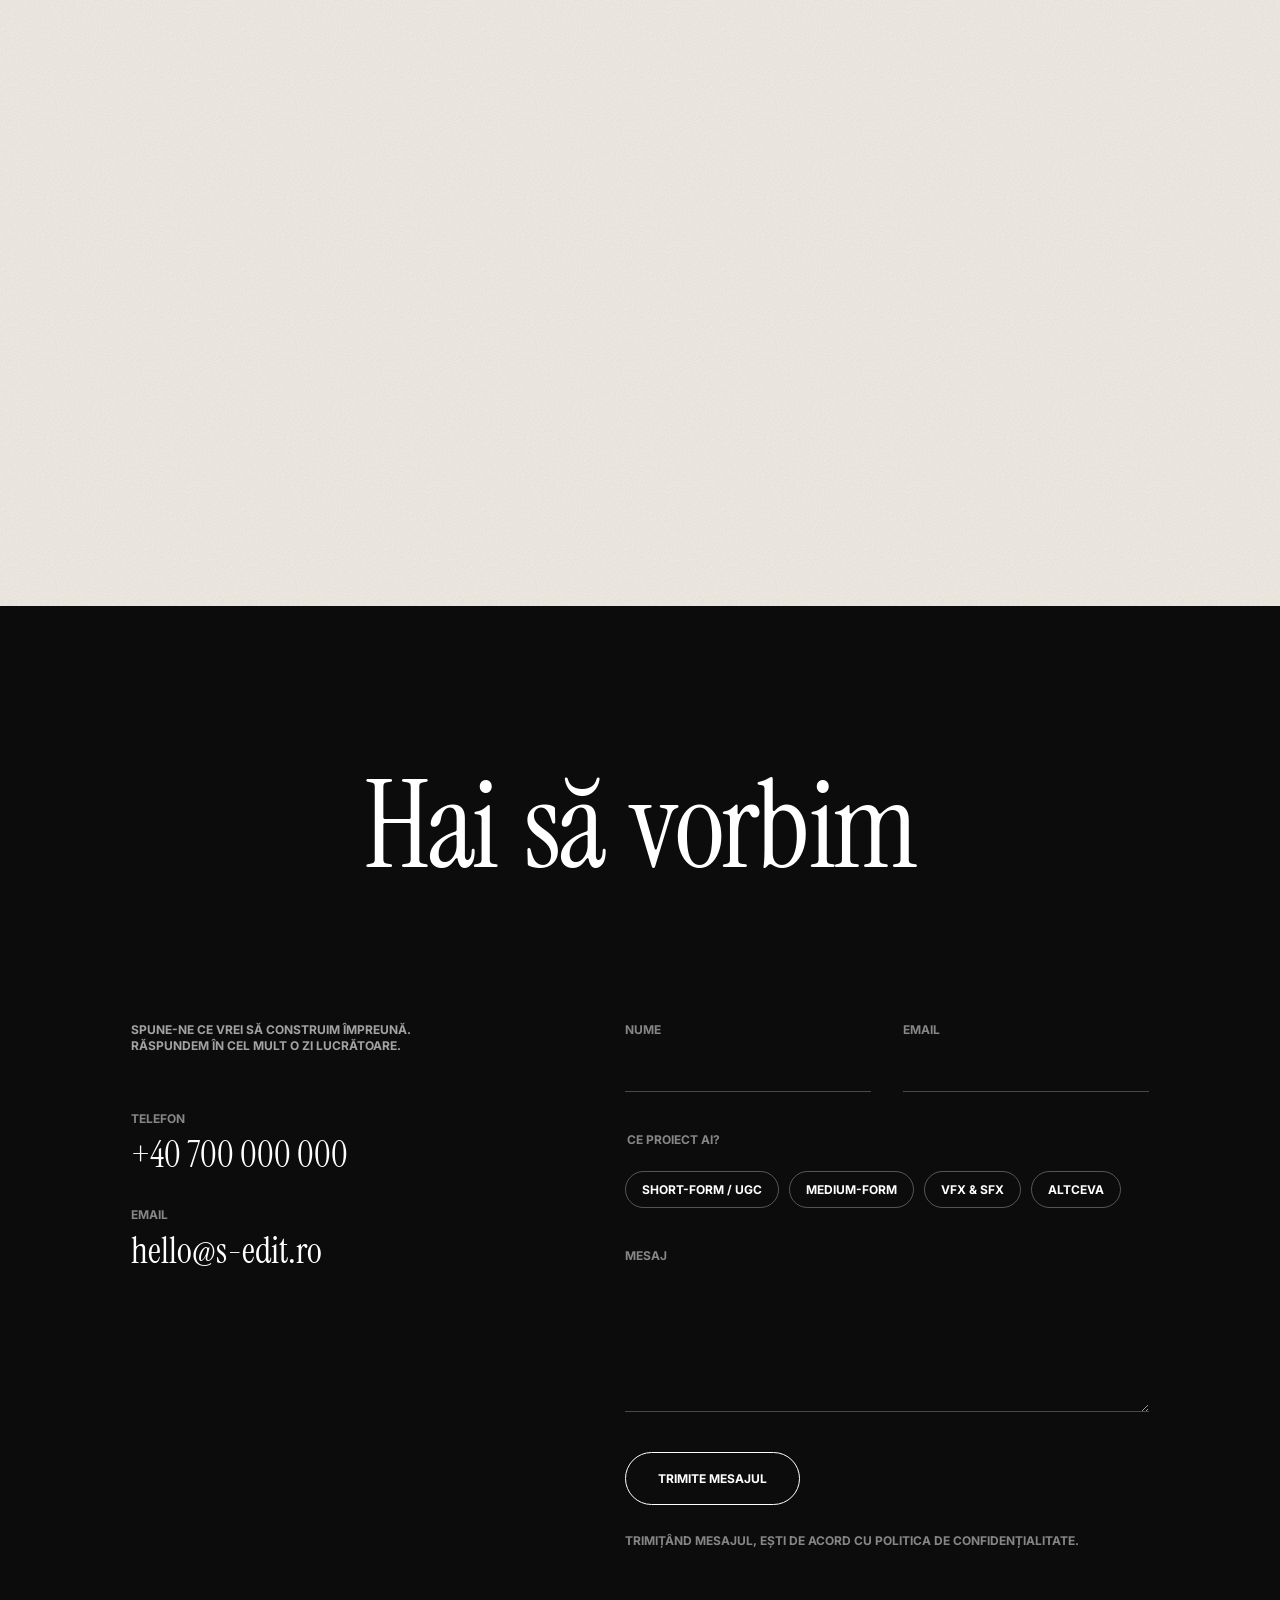
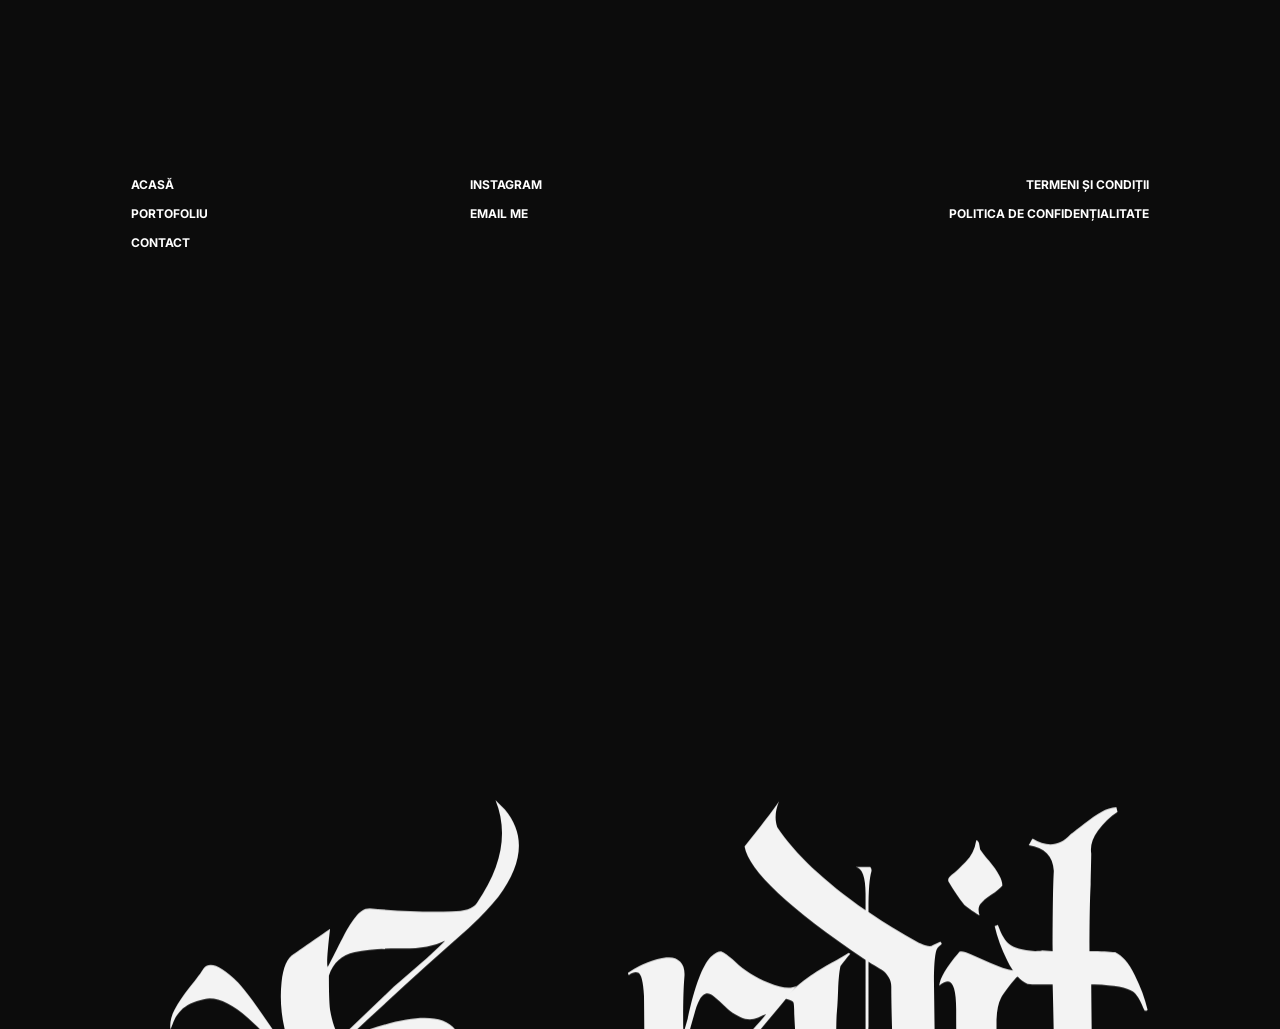
==== commit 9ba2e746: "Return UGC to a single staggered row that shows every reel on desktop Desktop goes back to one full-" ====
--- a/index.html
+++ b/index.html
@@ -30,7 +30,7 @@
   <link rel="preconnect" href="https://fonts.gstatic.com" crossorigin>
   <link href="https://fonts.googleapis.com/css2?family=Inter:wght@700&display=swap" rel="stylesheet">
   <link rel="preload" href="assets/fonts/InstrumentSerif-Regular.ttf" as="font" type="font/ttf" crossorigin>
-  <link rel="stylesheet" href="styles.css?v=48">
+  <link rel="stylesheet" href="styles.css?v=50">
   <script>document.documentElement.className = "js";</script>
 </head>
 <body>
@@ -49,8 +49,8 @@
 
   <div class="bg" aria-hidden="true">
     <video class="bg__video" poster="assets/poster.jpg" autoplay muted loop playsinline preload="auto" disablepictureinpicture>
-      <source src="assets/hero-720.mp4?v=48#t=0.001" type="video/mp4" media="(max-width: 767px)">
-      <source src="assets/hero.mp4?v=48#t=0.001" type="video/mp4">
+      <source src="assets/hero-720.mp4?v=50#t=0.001" type="video/mp4" media="(max-width: 767px)">
+      <source src="assets/hero.mp4?v=50#t=0.001" type="video/mp4">
     </video>
     <div class="bg__shade"></div>
   </div>
@@ -461,6 +461,6 @@
     </nav>
   </div>
 
-  <script src="main.js?v=48" defer></script>
+  <script src="main.js?v=50" defer></script>
 </body>
 </html>
--- a/styles.css
+++ b/styles.css
@@ -502,21 +502,25 @@
 
 .reel:nth-child(even) { margin-top: 56px; }
 
-/* Desktop: two rows of four instead of a sideways rail; alternate
-   columns sit lower so the grid keeps the rail's staggered rhythm. */
+/* Desktop: the rail stays one staggered row but fits the content width,
+   so every reel is in view at once and nothing has to drift. */
 @media (min-width: 768px) {
-  .reels { margin: 0; }
+  .reels { margin: 0 calc(var(--pad-x) * -1); }
 
   .reels__track {
     display: grid;
-    grid-template-columns: repeat(4, 1fr);
-    gap: 20px;
+    grid-auto-flow: column;
+    grid-auto-columns: 1fr;
+    gap: 12px;
     width: auto;
-    padding: 0 0 56px;
+    padding: 0 24px 56px;
     transform: none;
   }
 
   .reel { width: auto; }
+  .reel:nth-child(even) { margin-top: 40px; }
+  .reel__time { top: 10px; right: 10px; }
+  .reel__bar { left: 10px; right: 10px; bottom: 10px; }
 }
 
 .reel img,
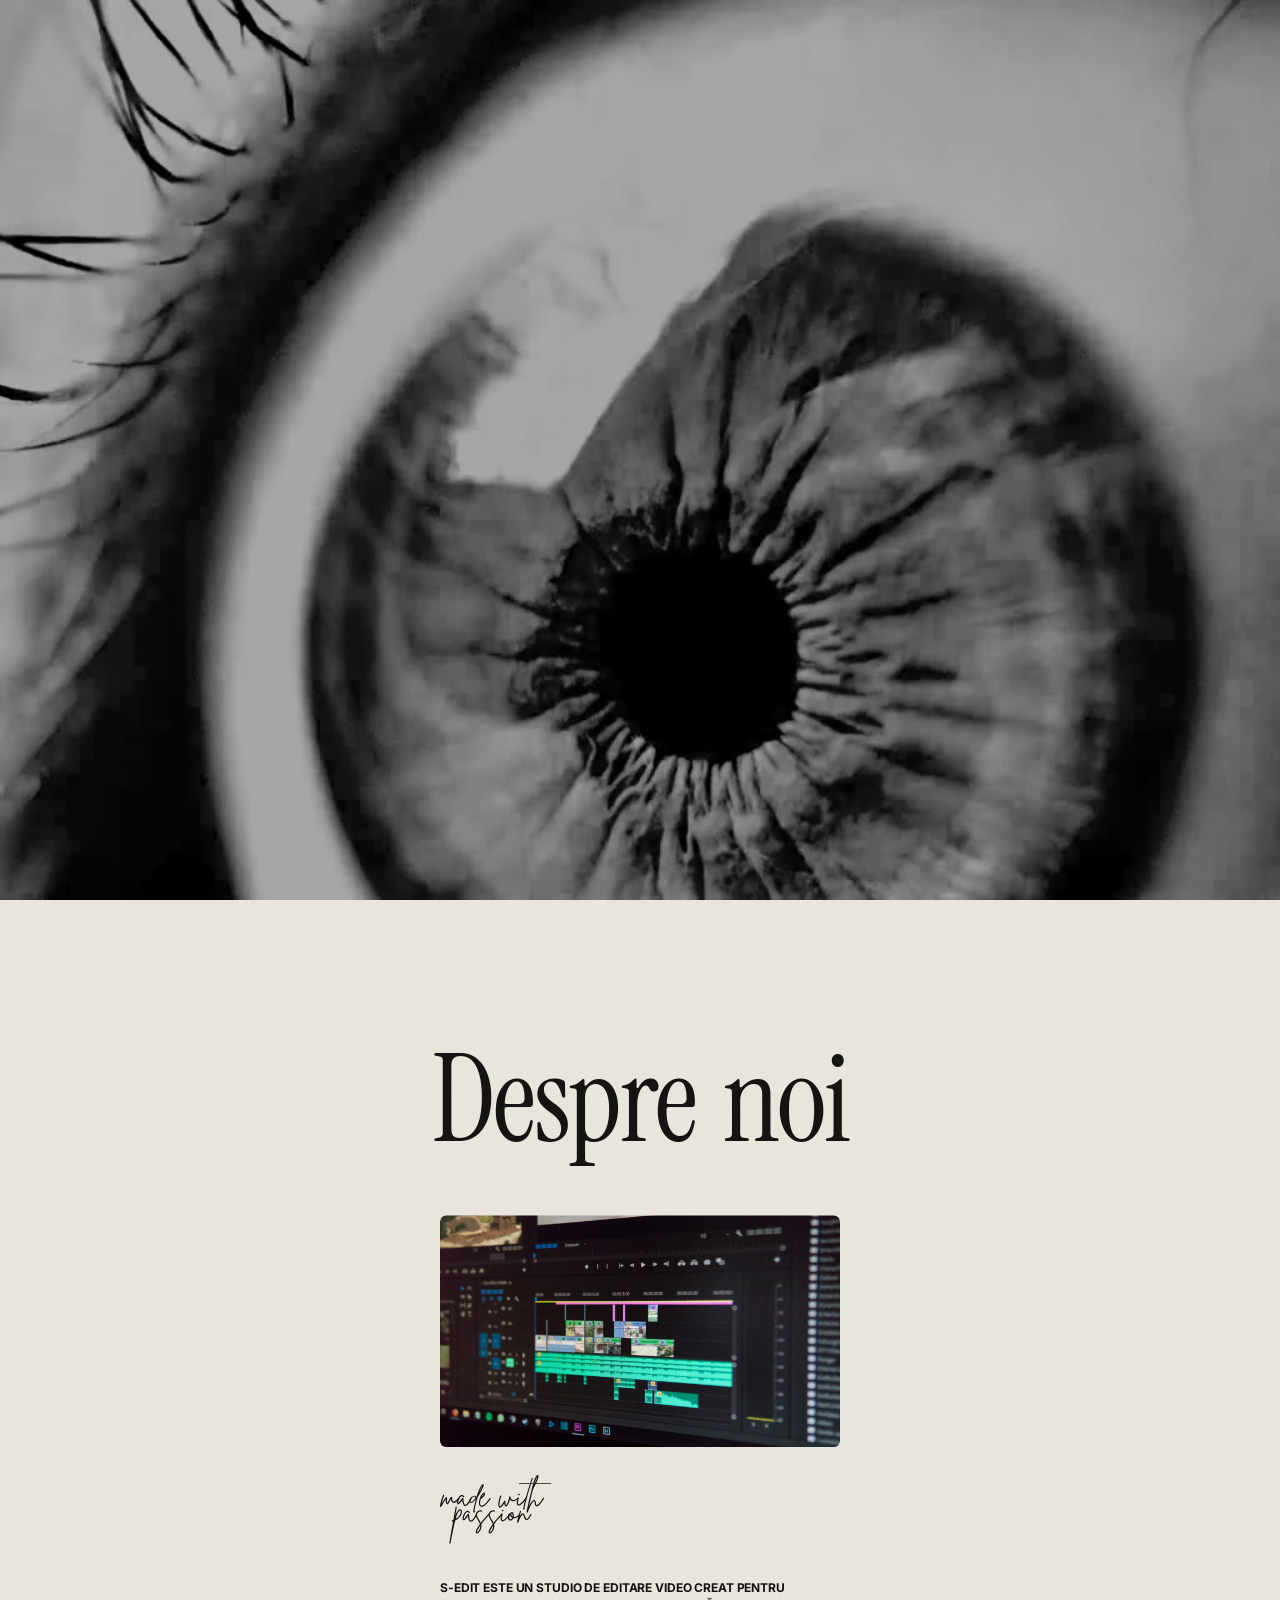
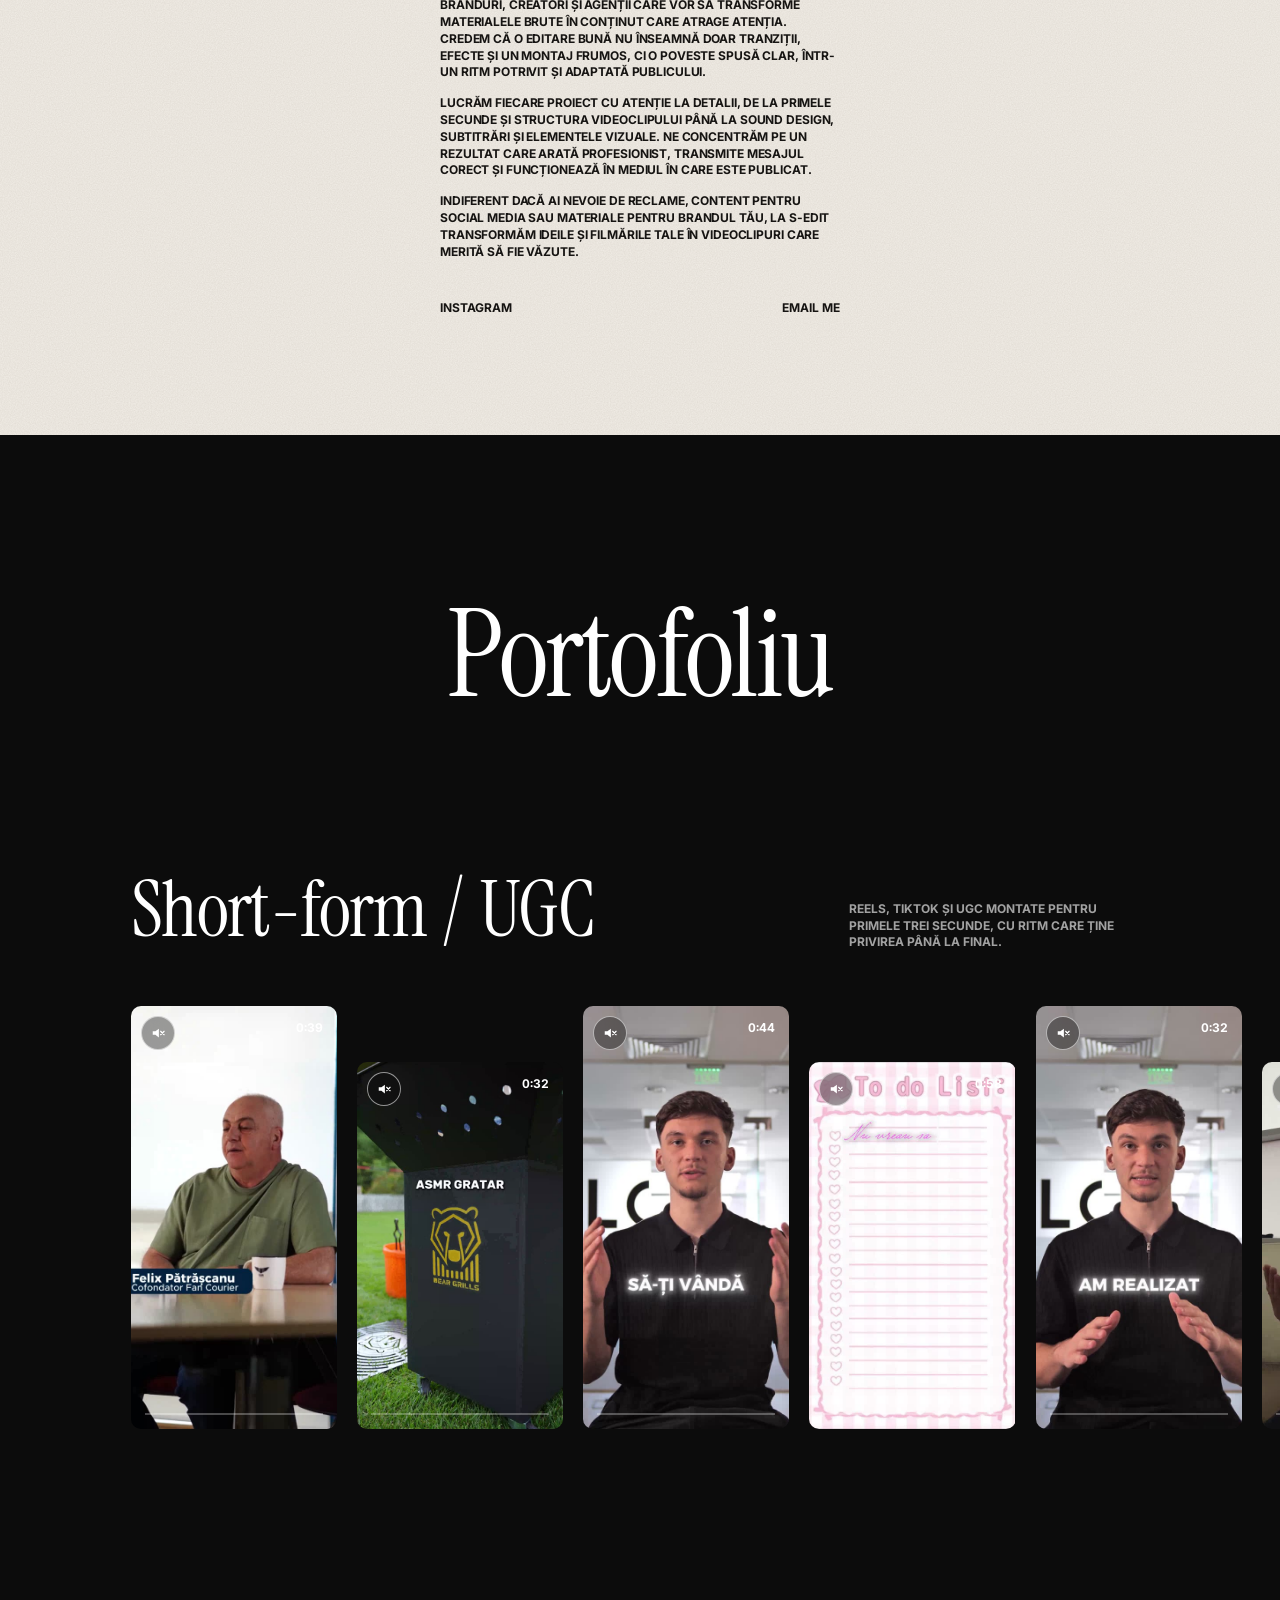
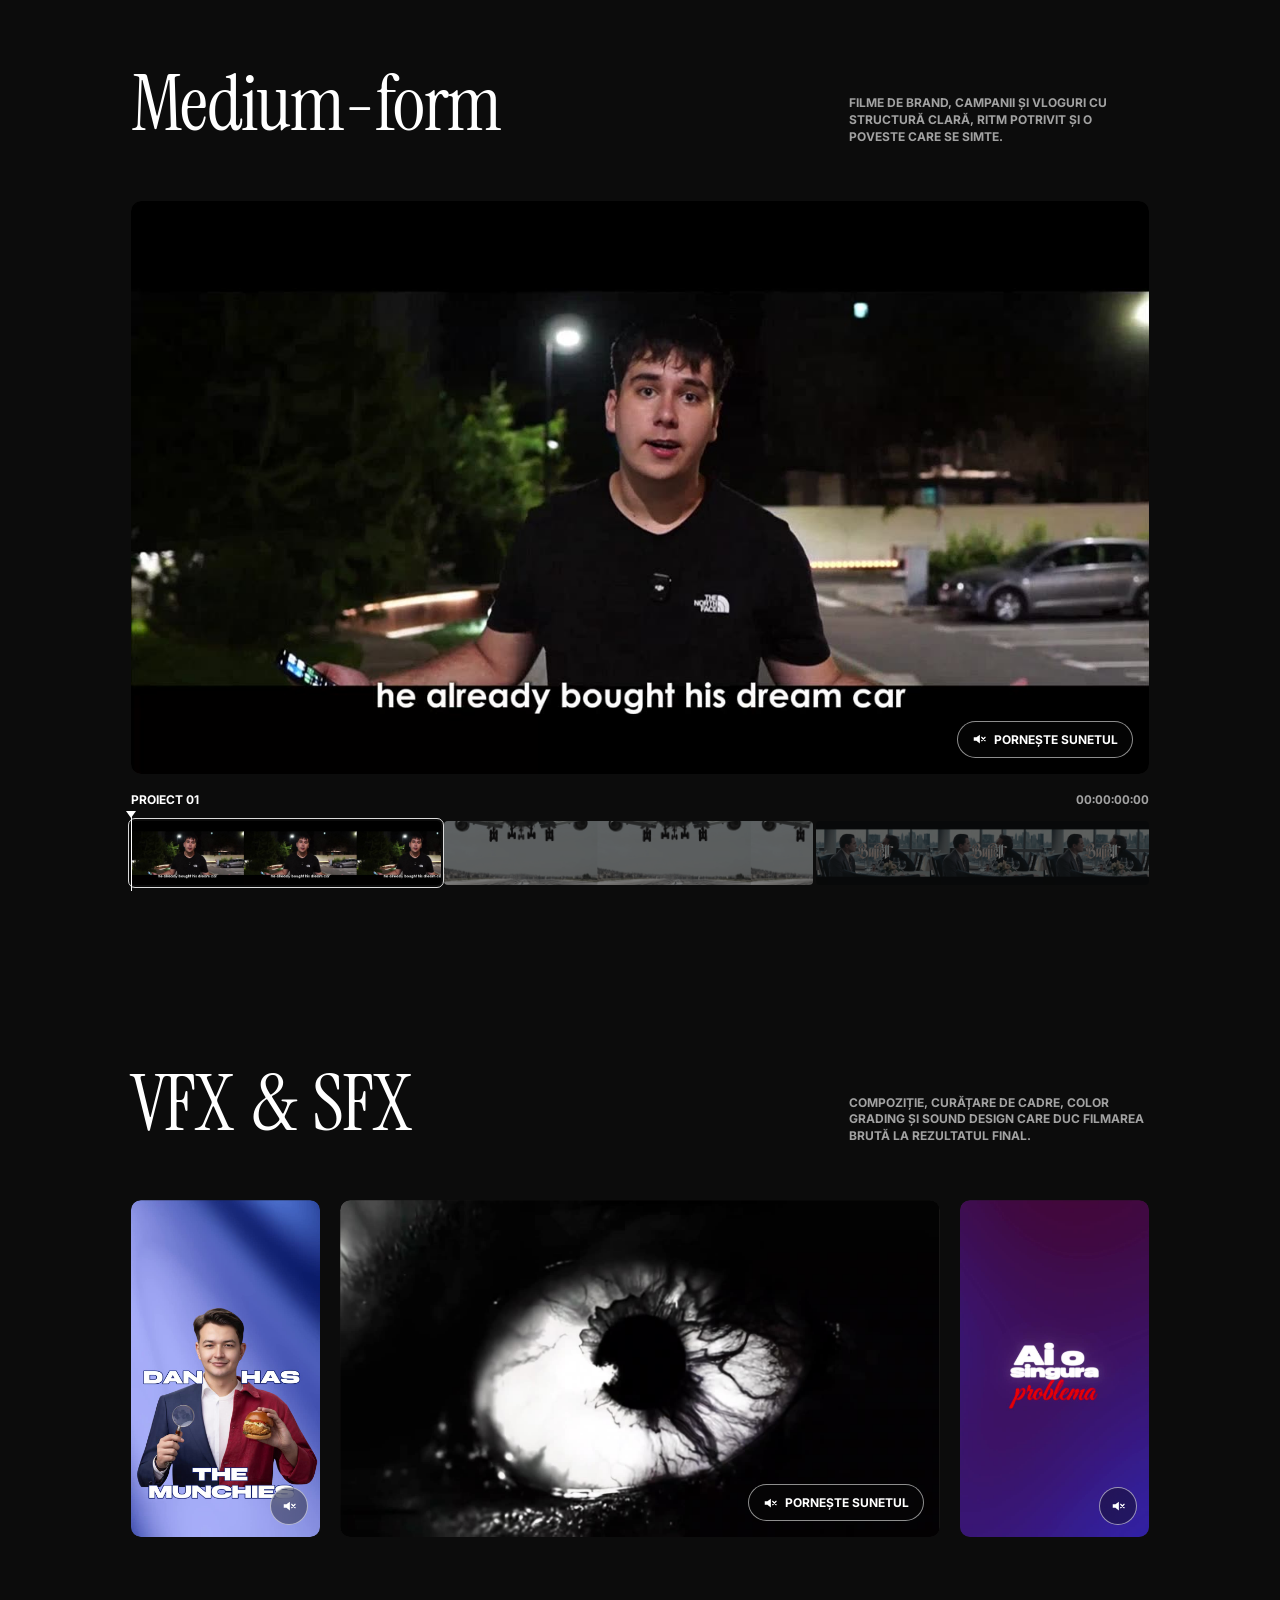
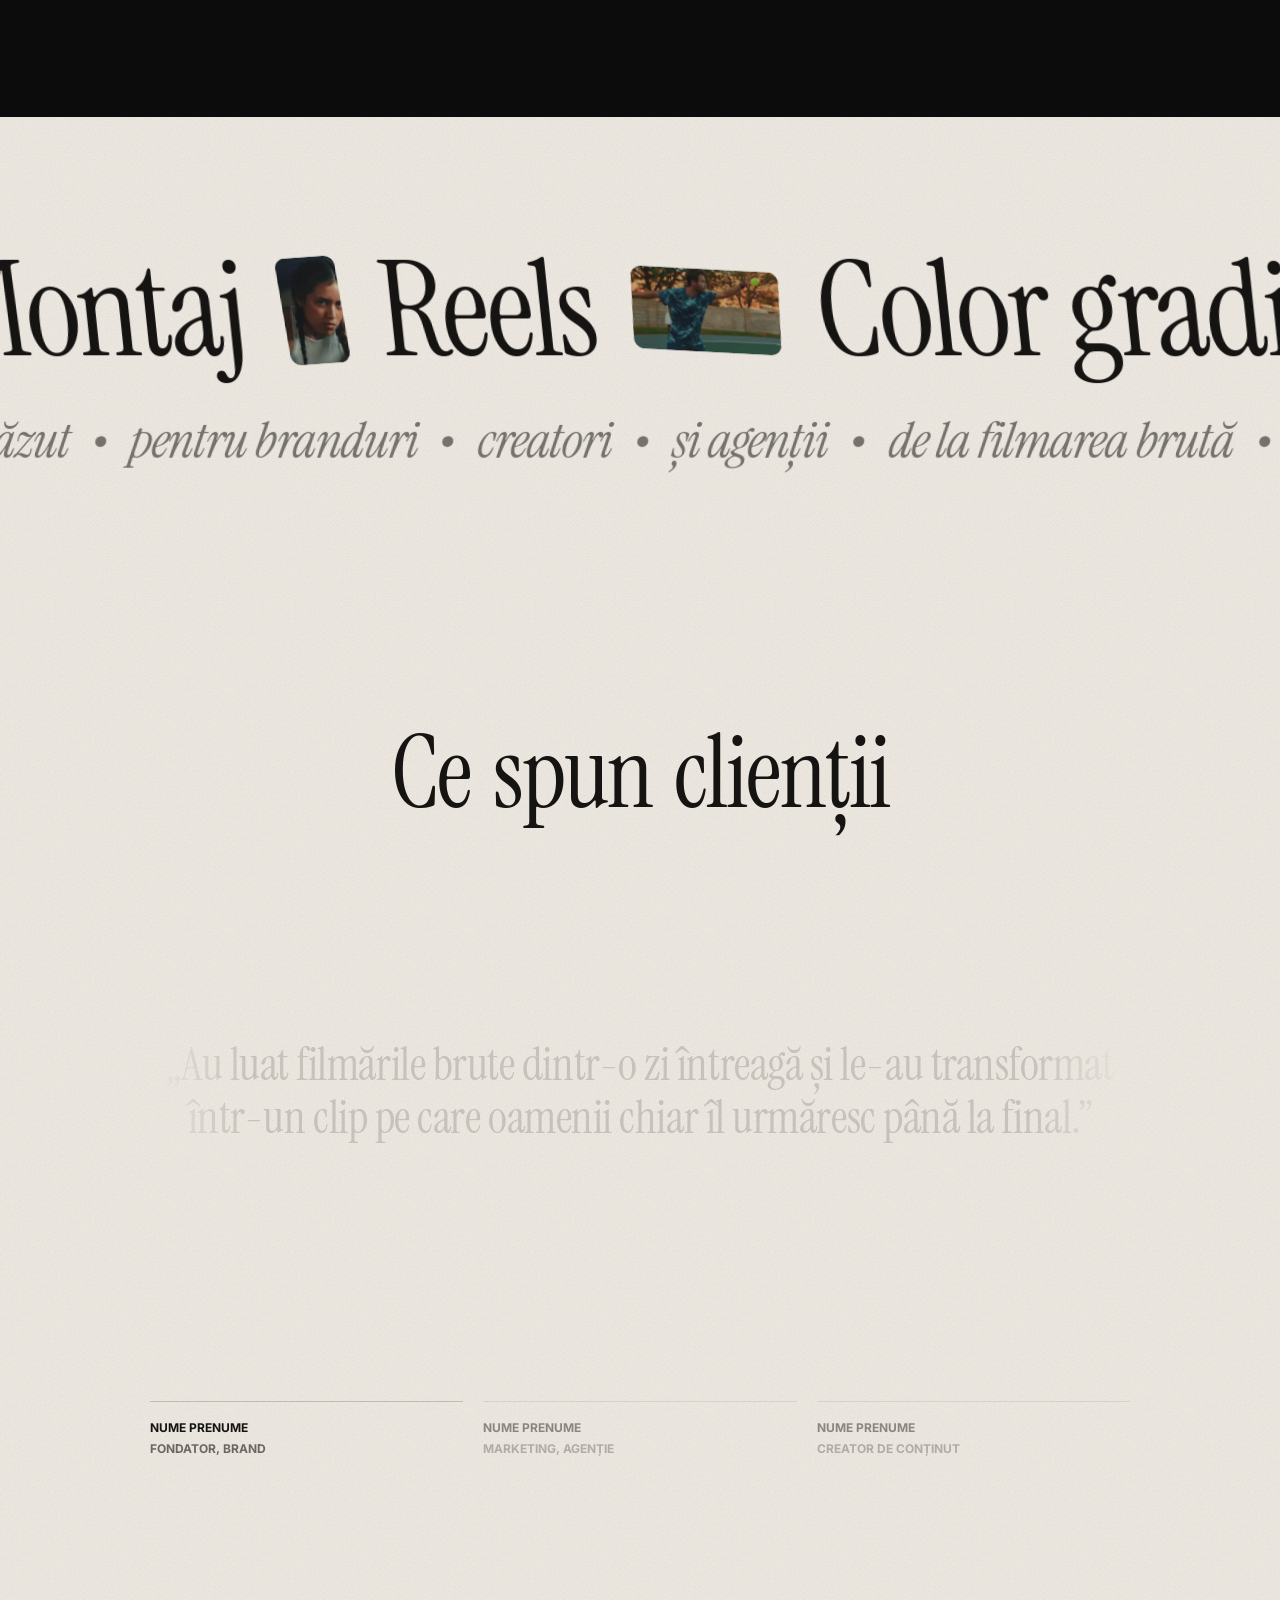
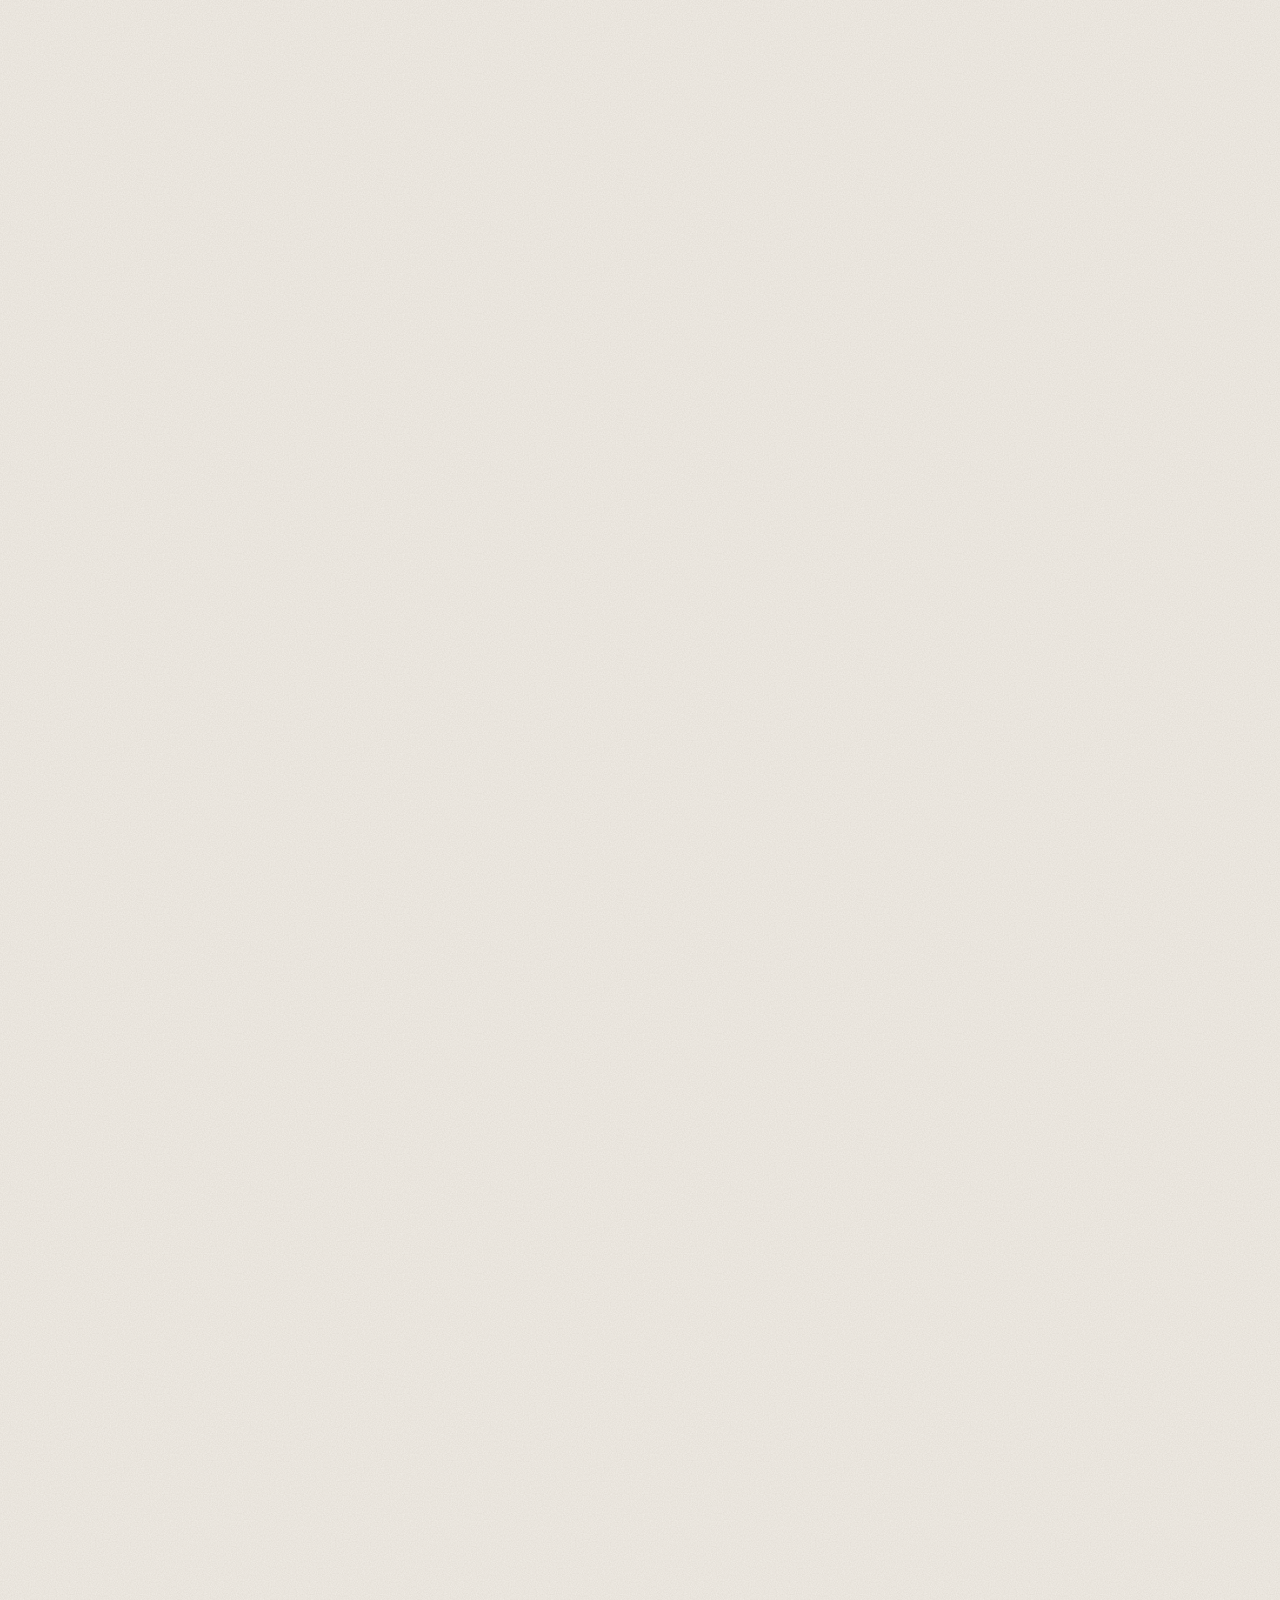
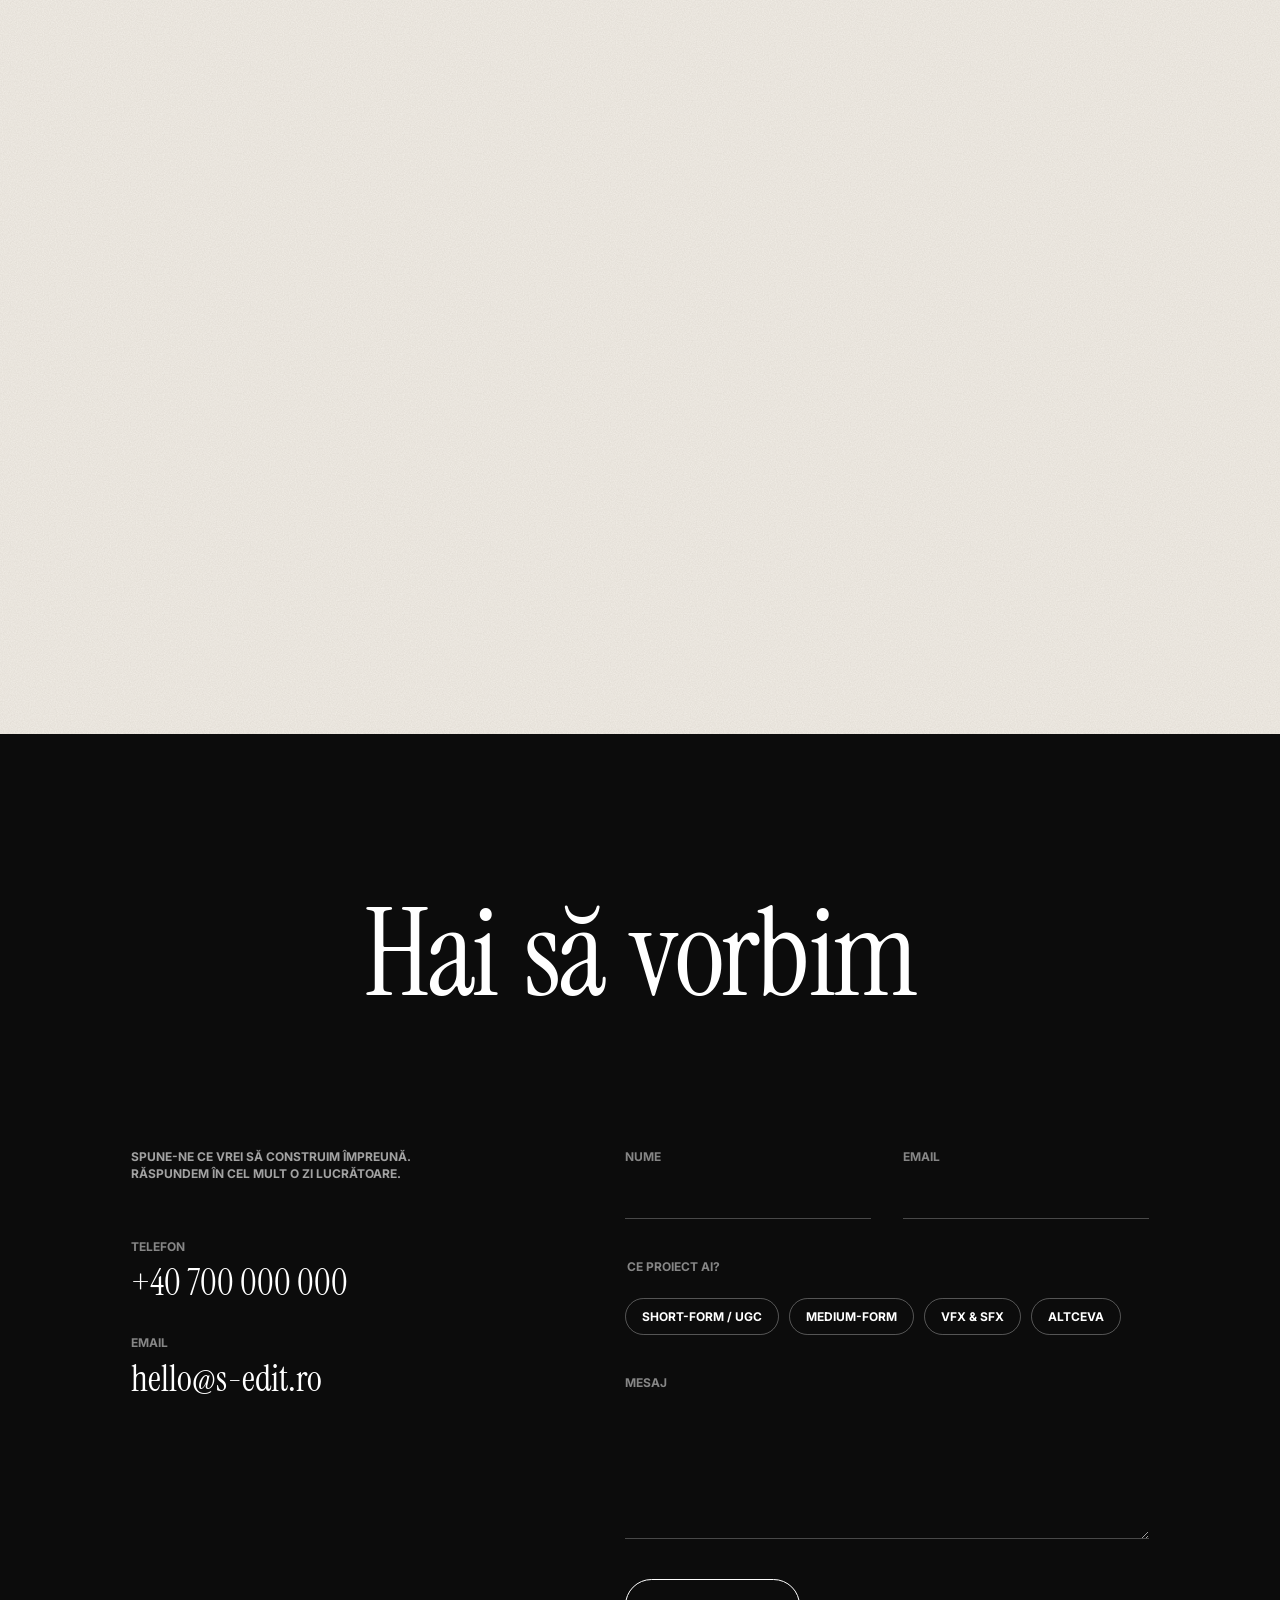
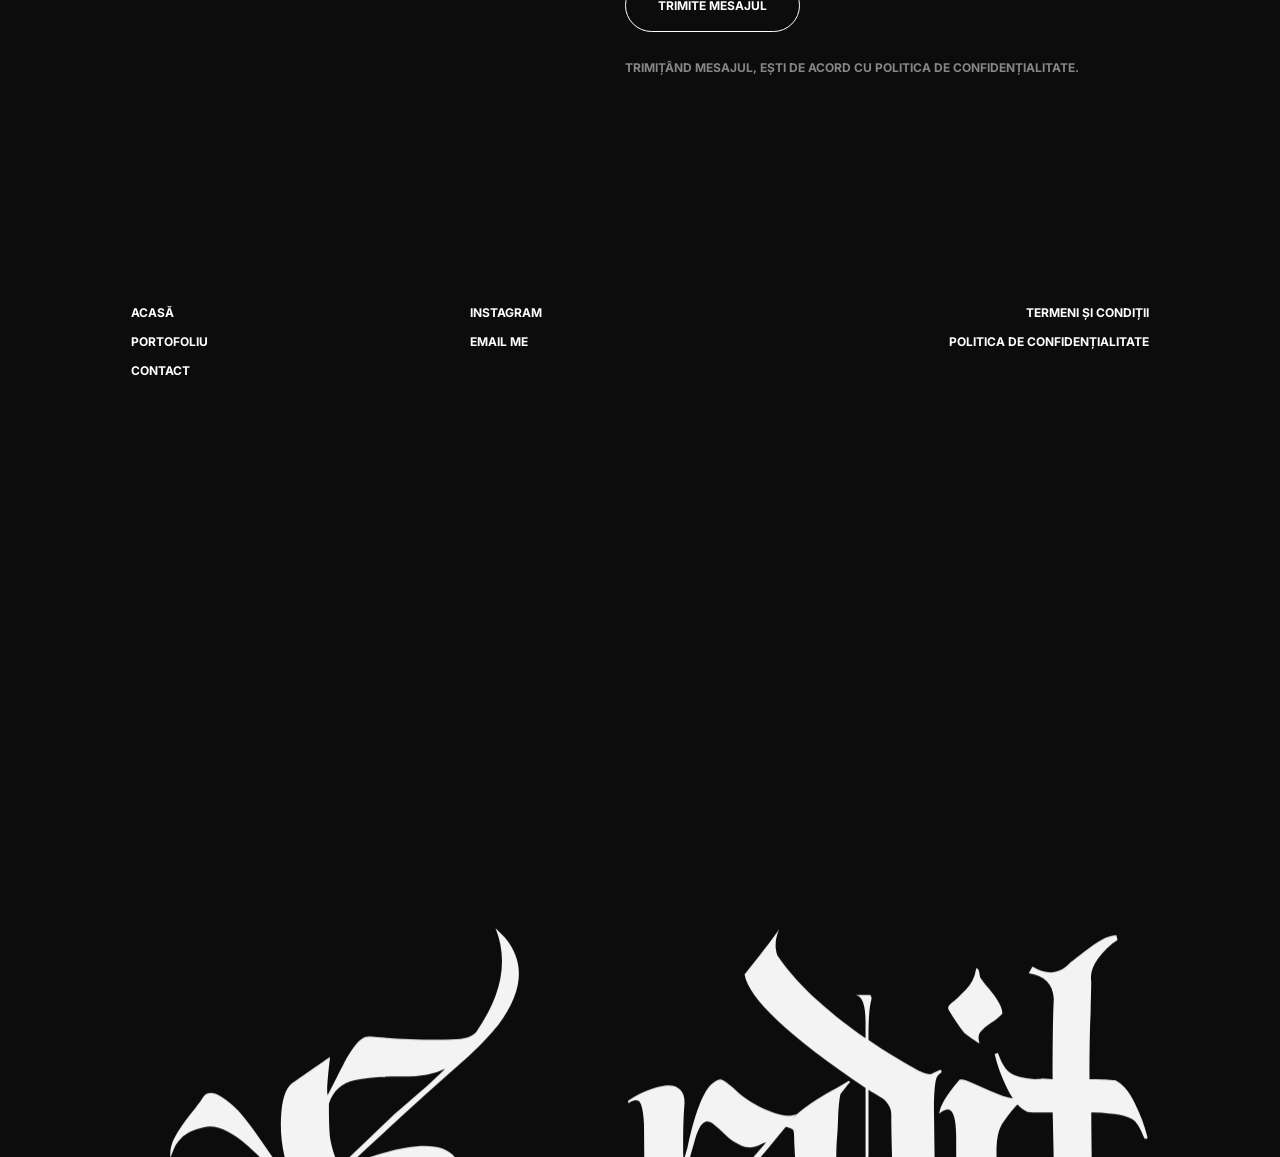
==== commit 5c03c155: "Restore the drifting UGC rail on desktop, reaching the last reel Back to the original full-bleed sta" ====
--- a/index.html
+++ b/index.html
@@ -30,7 +30,7 @@
   <link rel="preconnect" href="https://fonts.gstatic.com" crossorigin>
   <link href="https://fonts.googleapis.com/css2?family=Inter:wght@700&display=swap" rel="stylesheet">
   <link rel="preload" href="assets/fonts/InstrumentSerif-Regular.ttf" as="font" type="font/ttf" crossorigin>
-  <link rel="stylesheet" href="styles.css?v=50">
+  <link rel="stylesheet" href="styles.css?v=51">
   <script>document.documentElement.className = "js";</script>
 </head>
 <body>
@@ -49,8 +49,8 @@
 
   <div class="bg" aria-hidden="true">
     <video class="bg__video" poster="assets/poster.jpg" autoplay muted loop playsinline preload="auto" disablepictureinpicture>
-      <source src="assets/hero-720.mp4?v=50#t=0.001" type="video/mp4" media="(max-width: 767px)">
-      <source src="assets/hero.mp4?v=50#t=0.001" type="video/mp4">
+      <source src="assets/hero-720.mp4?v=51#t=0.001" type="video/mp4" media="(max-width: 767px)">
+      <source src="assets/hero.mp4?v=51#t=0.001" type="video/mp4">
     </video>
     <div class="bg__shade"></div>
   </div>
@@ -461,6 +461,6 @@
     </nav>
   </div>
 
-  <script src="main.js?v=50" defer></script>
+  <script src="main.js?v=51" defer></script>
 </body>
 </html>
--- a/styles.css
+++ b/styles.css
@@ -501,27 +501,6 @@
 }
 
 .reel:nth-child(even) { margin-top: 56px; }
-
-/* Desktop: the rail stays one staggered row but fits the content width,
-   so every reel is in view at once and nothing has to drift. */
-@media (min-width: 768px) {
-  .reels { margin: 0 calc(var(--pad-x) * -1); }
-
-  .reels__track {
-    display: grid;
-    grid-auto-flow: column;
-    grid-auto-columns: 1fr;
-    gap: 12px;
-    width: auto;
-    padding: 0 24px 56px;
-    transform: none;
-  }
-
-  .reel { width: auto; }
-  .reel:nth-child(even) { margin-top: 40px; }
-  .reel__time { top: 10px; right: 10px; }
-  .reel__bar { left: 10px; right: 10px; bottom: 10px; }
-}
 
 .reel img,
 .reel video {
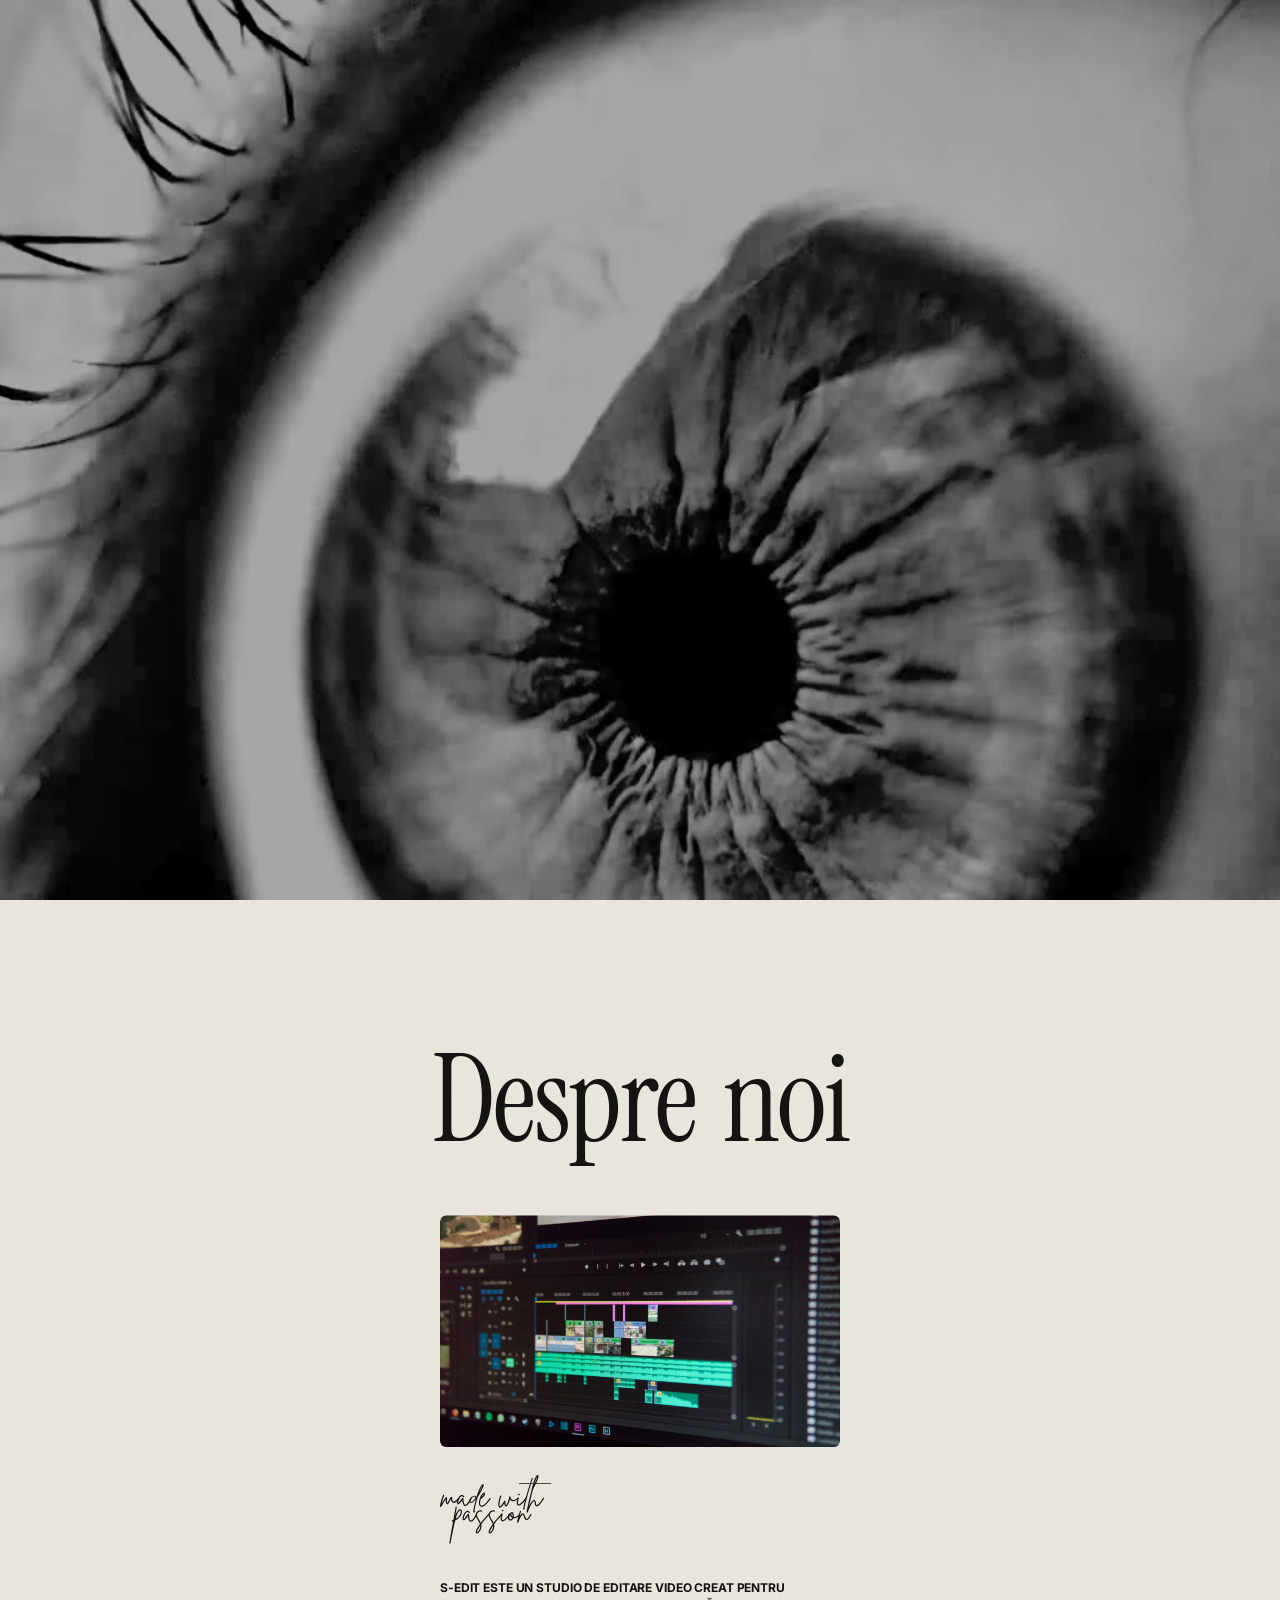
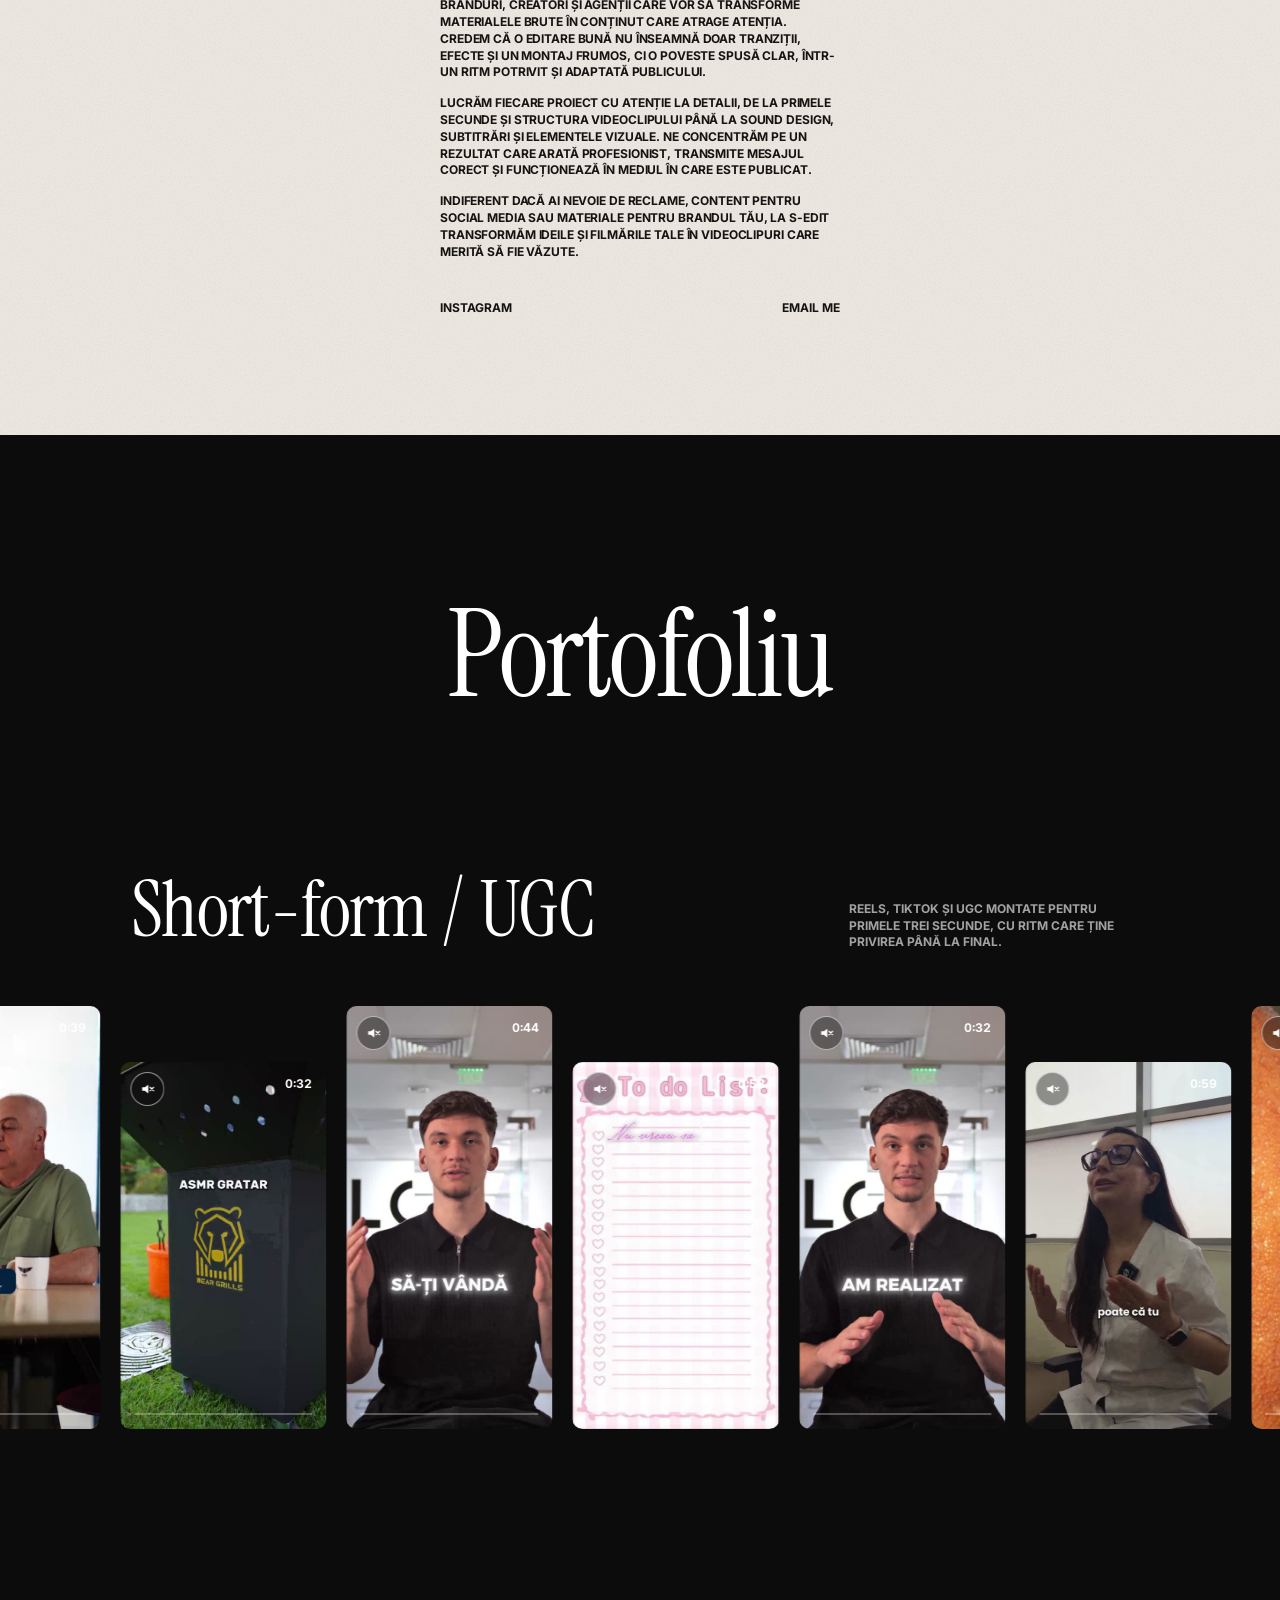
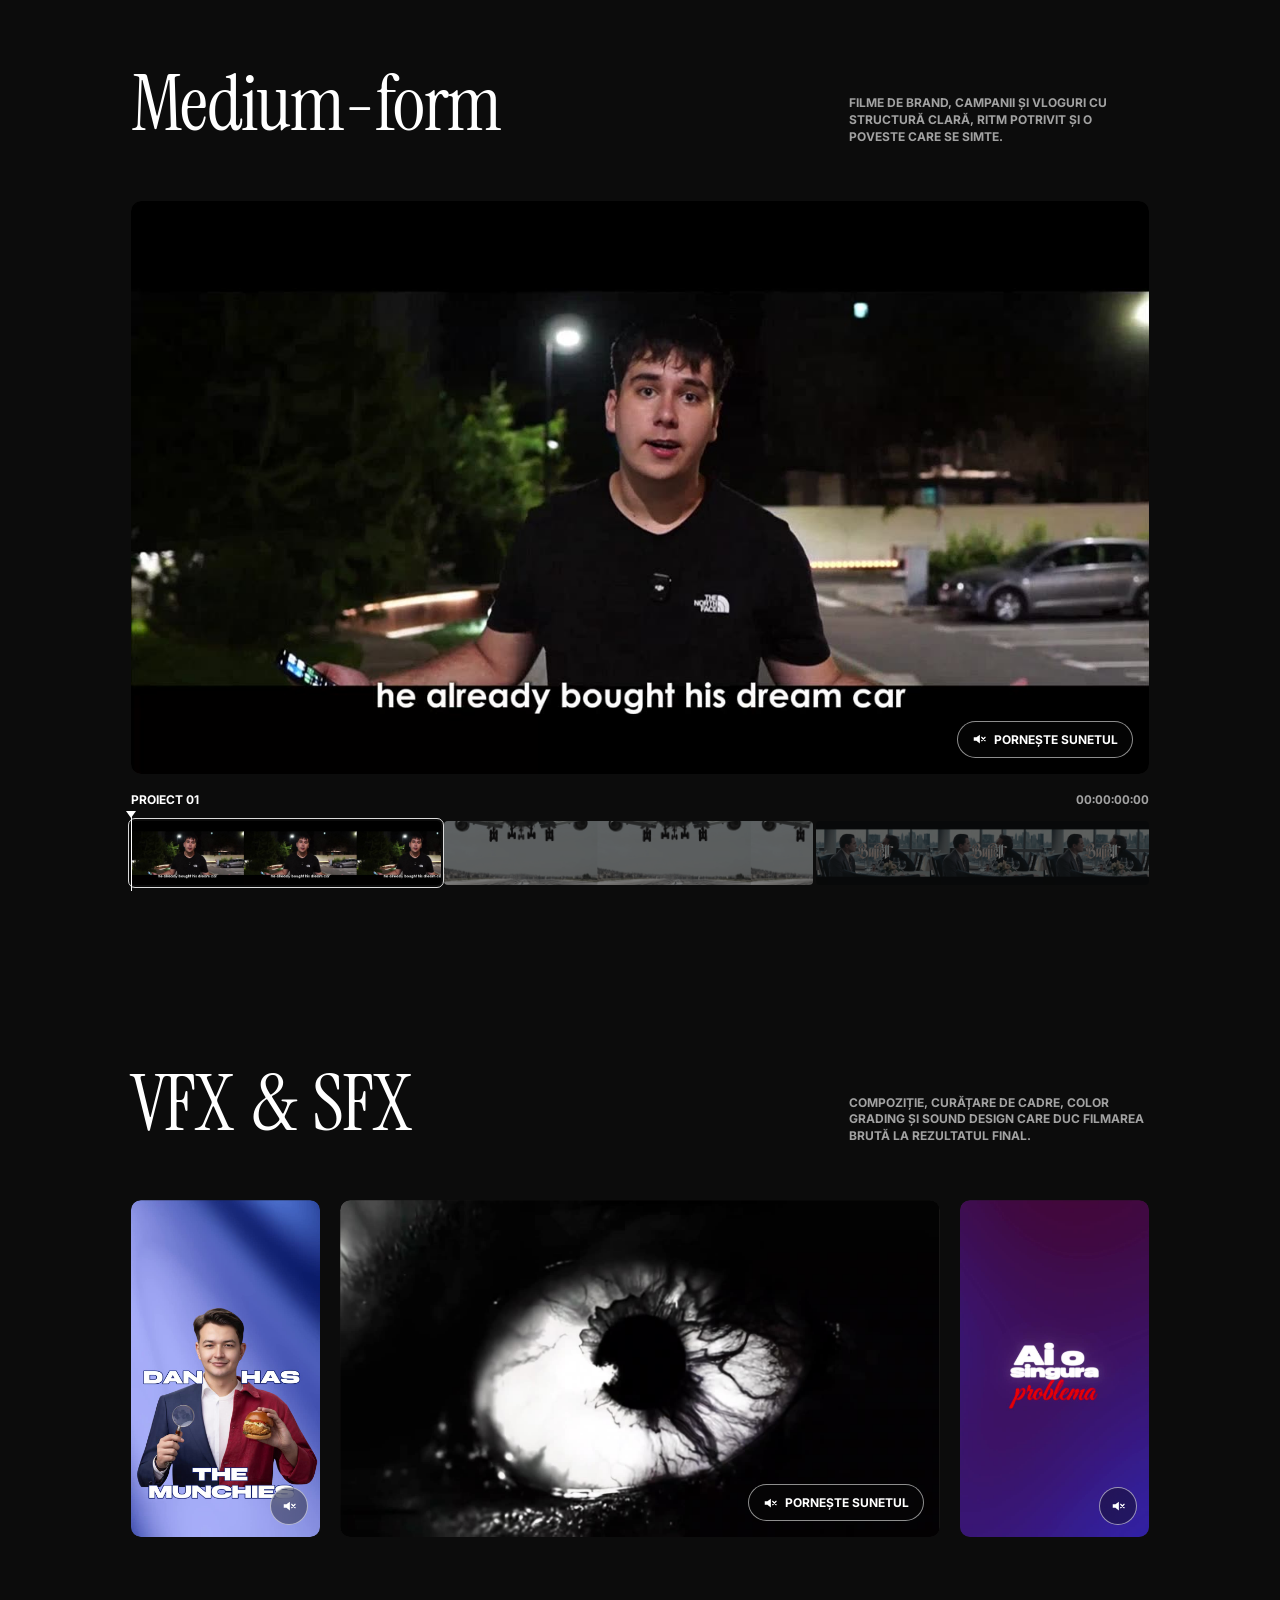
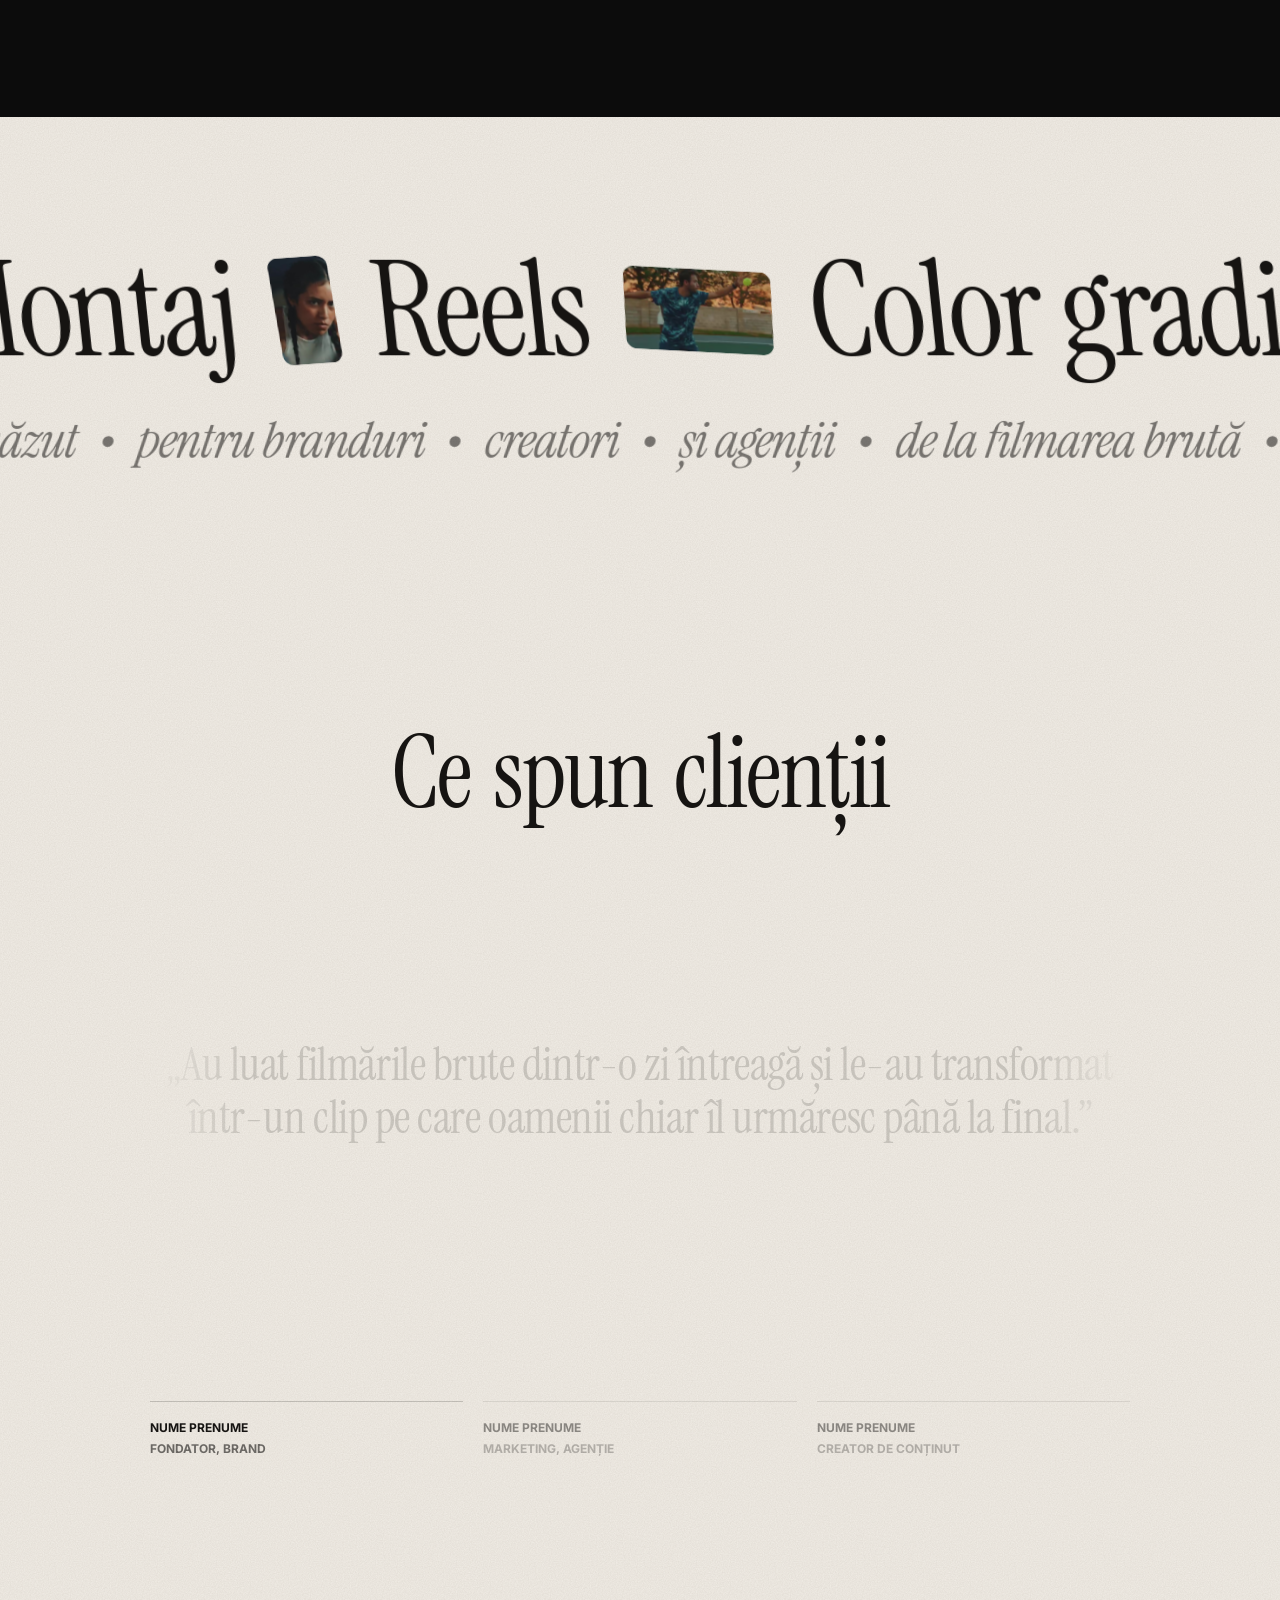
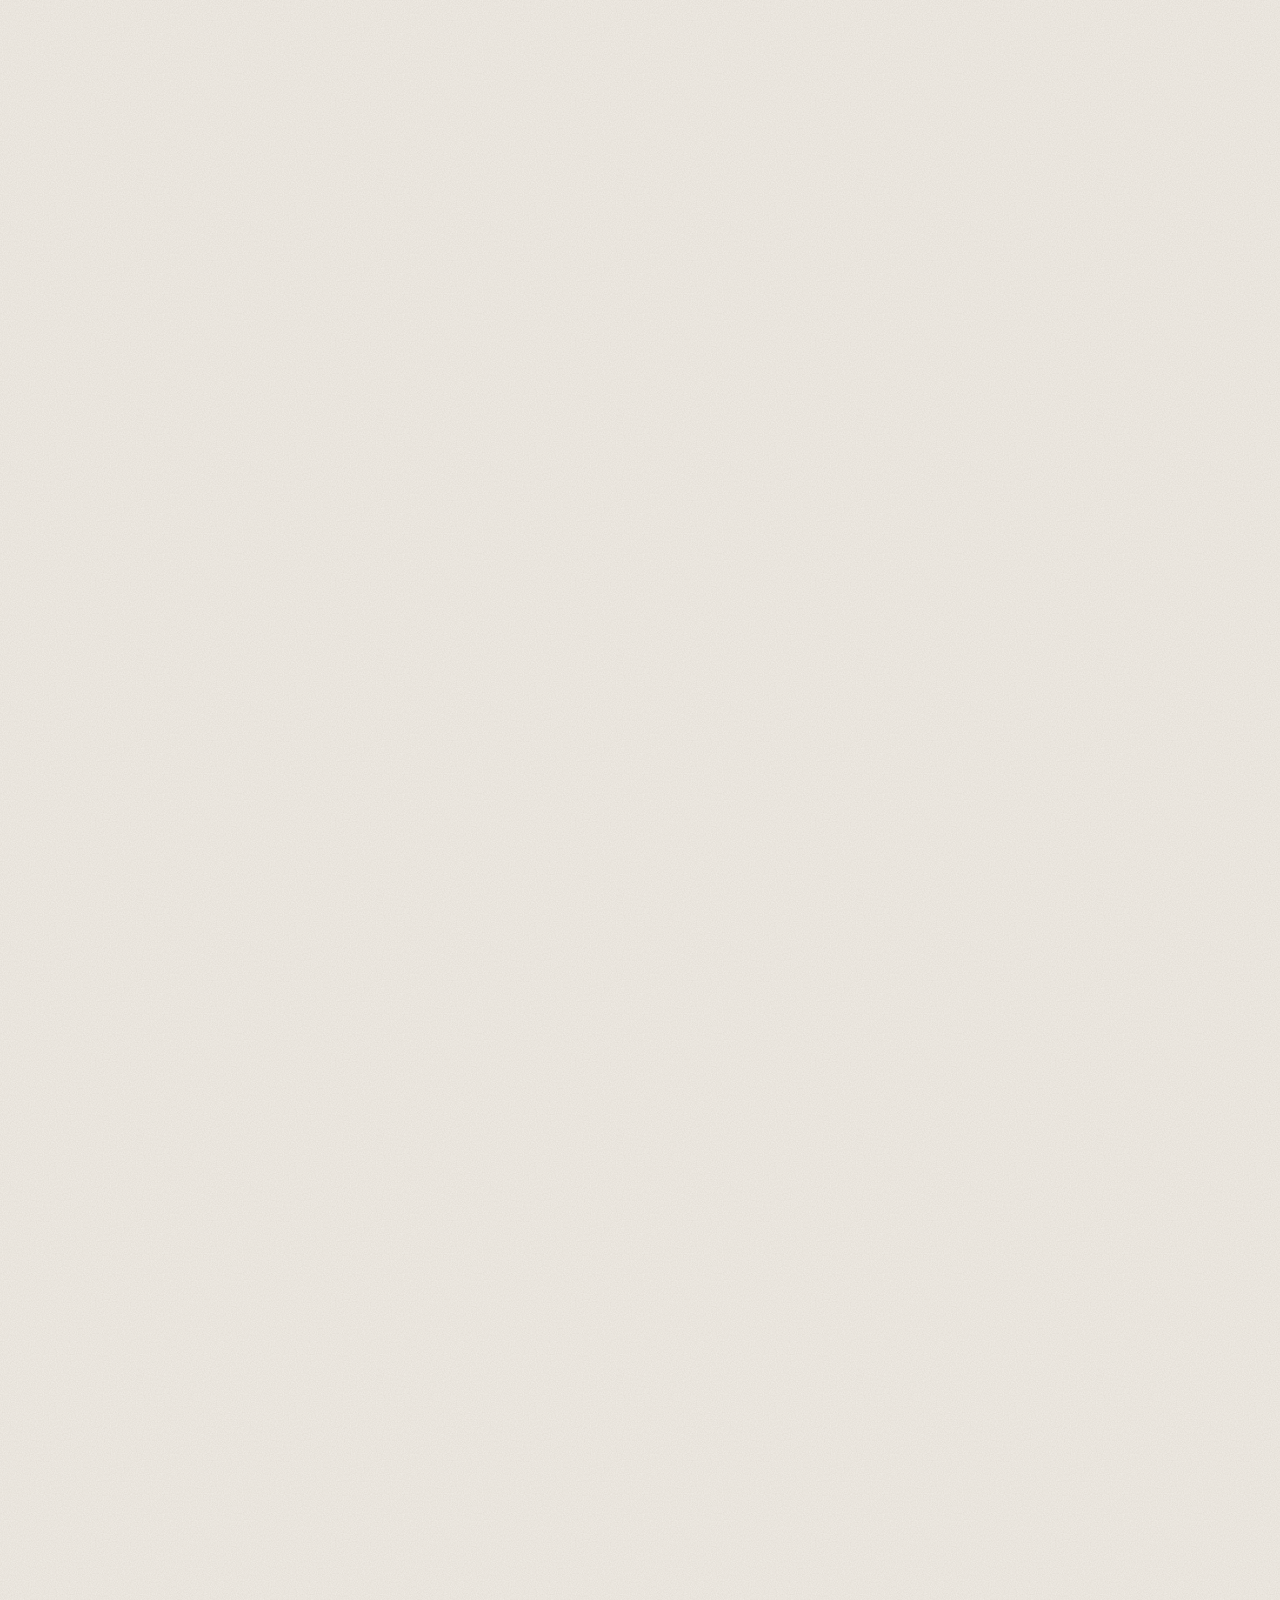
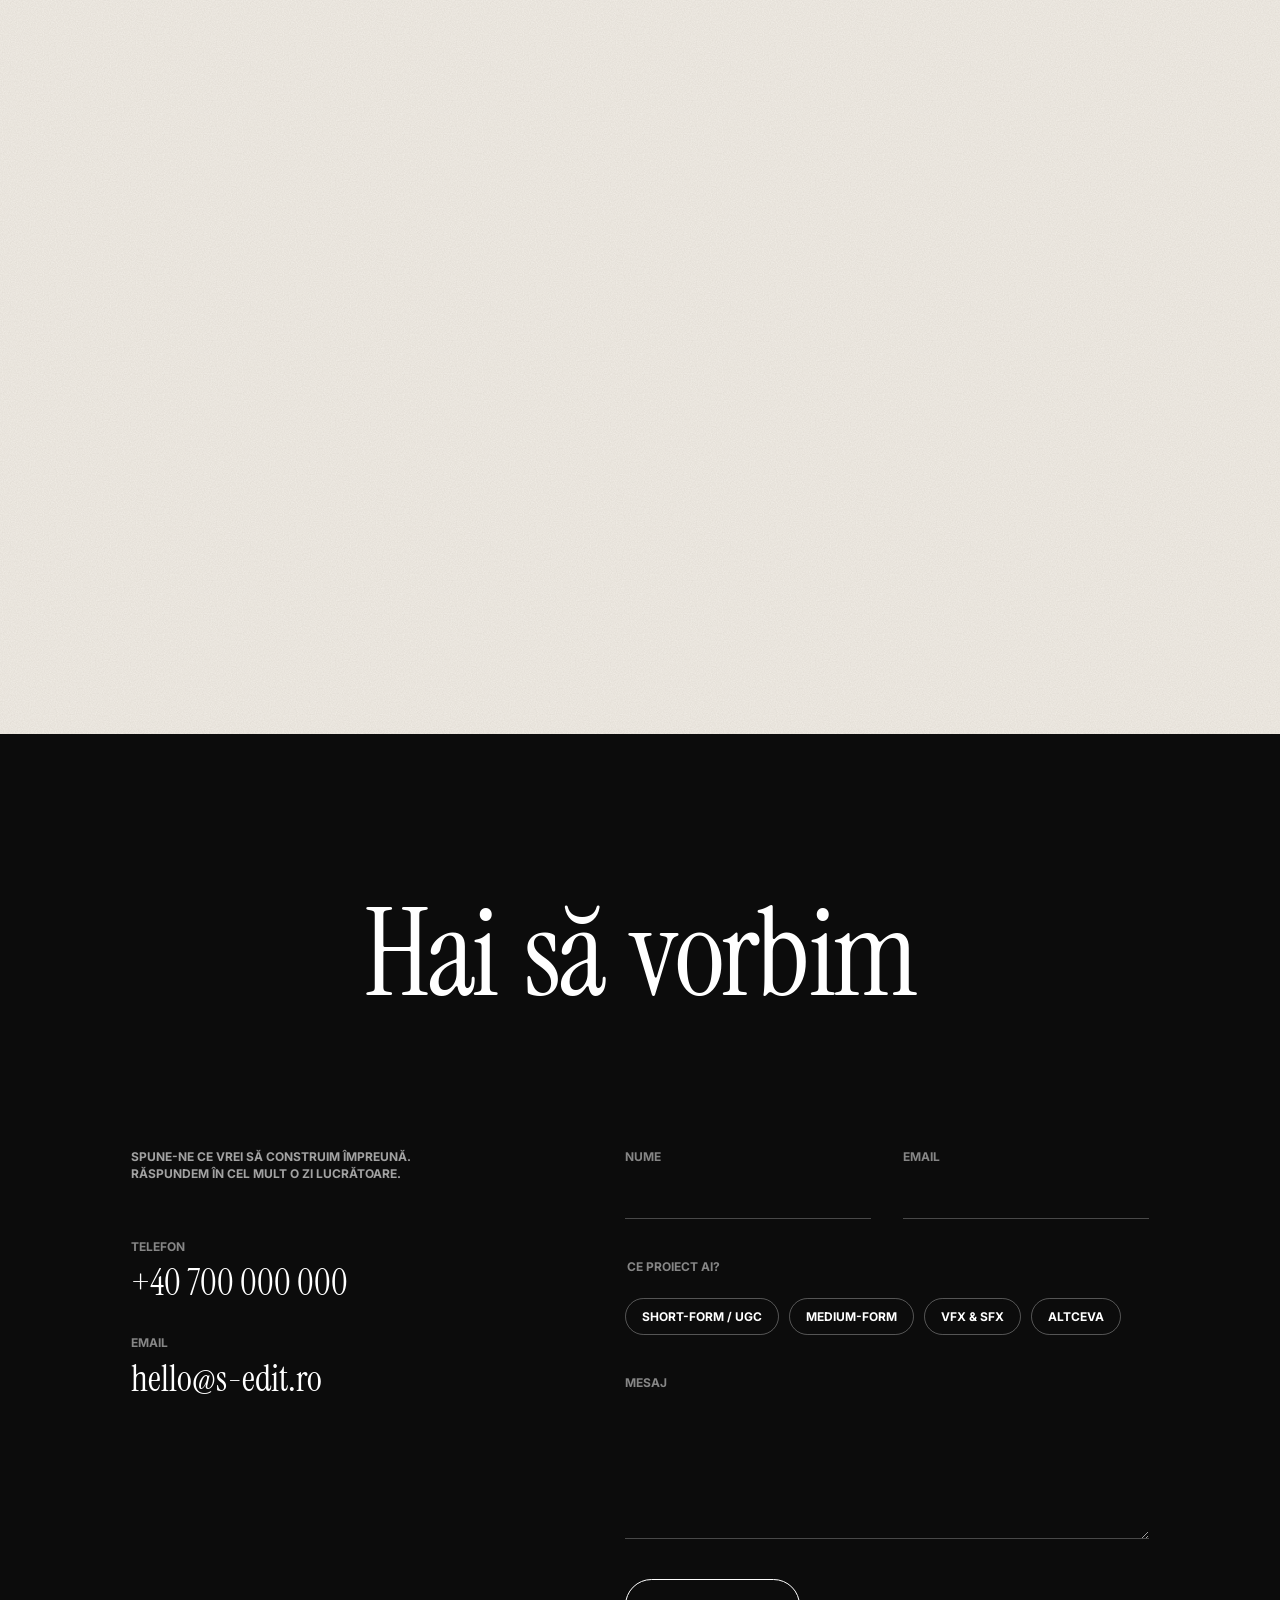
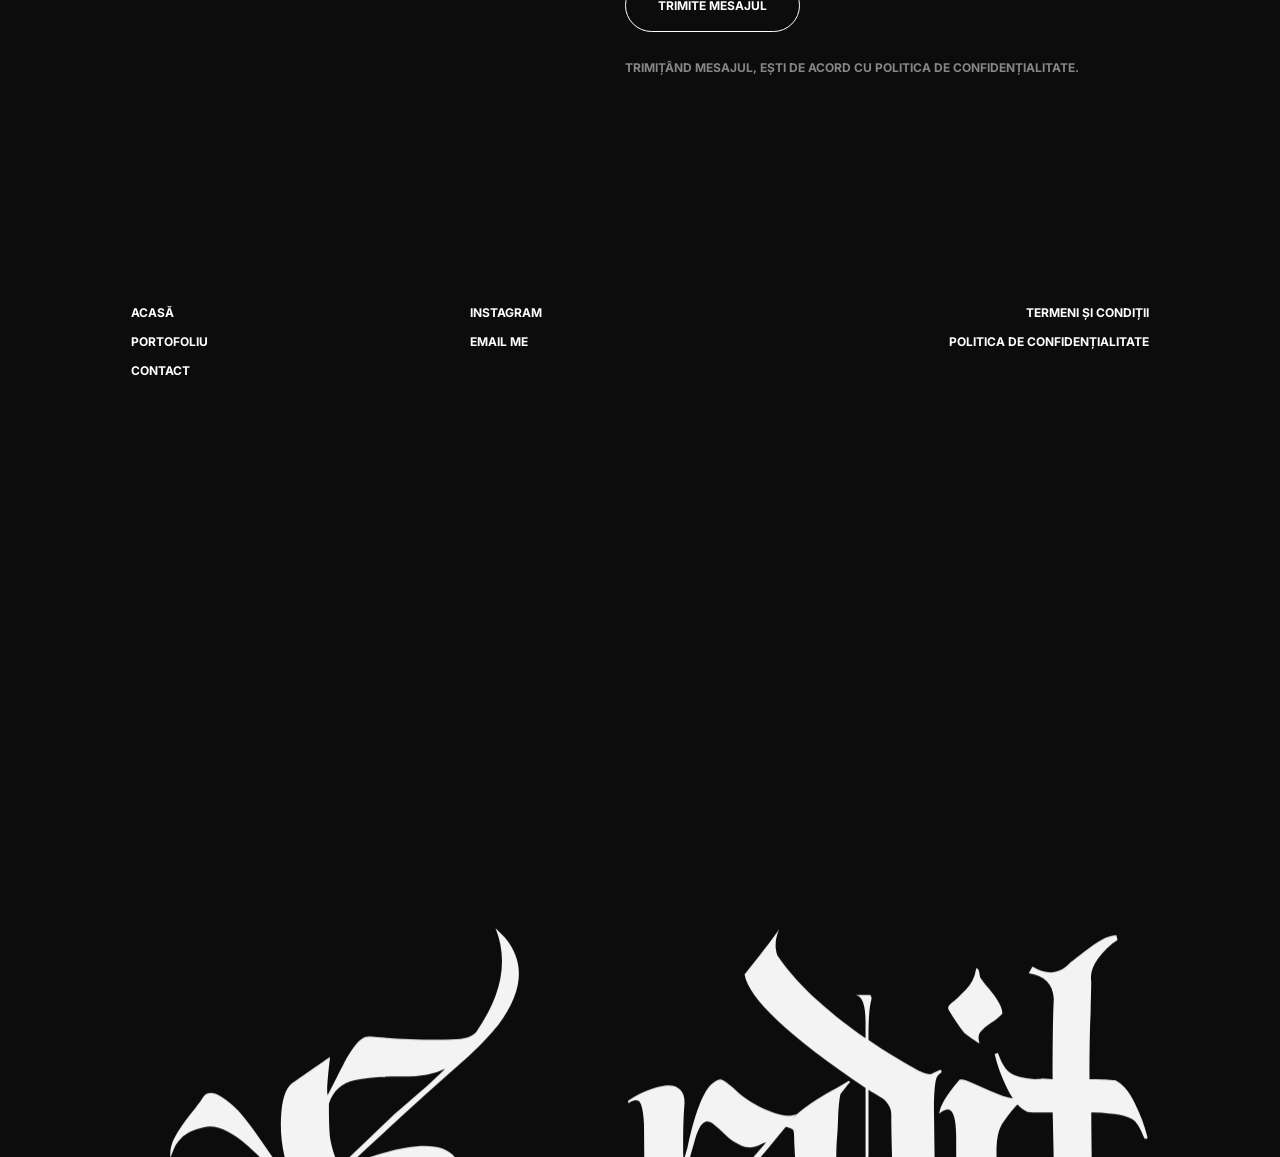
==== commit 1cf7e17b: "Smooth the UGC rail drift and start it on the first reel The rail now eases toward its scroll positi" ====
--- a/index.html
+++ b/index.html
@@ -30,7 +30,7 @@
   <link rel="preconnect" href="https://fonts.gstatic.com" crossorigin>
   <link href="https://fonts.googleapis.com/css2?family=Inter:wght@700&display=swap" rel="stylesheet">
   <link rel="preload" href="assets/fonts/InstrumentSerif-Regular.ttf" as="font" type="font/ttf" crossorigin>
-  <link rel="stylesheet" href="styles.css?v=51">
+  <link rel="stylesheet" href="styles.css?v=54">
   <script>document.documentElement.className = "js";</script>
 </head>
 <body>
@@ -49,8 +49,8 @@
 
   <div class="bg" aria-hidden="true">
     <video class="bg__video" poster="assets/poster.jpg" autoplay muted loop playsinline preload="auto" disablepictureinpicture>
-      <source src="assets/hero-720.mp4?v=51#t=0.001" type="video/mp4" media="(max-width: 767px)">
-      <source src="assets/hero.mp4?v=51#t=0.001" type="video/mp4">
+      <source src="assets/hero-720.mp4?v=54#t=0.001" type="video/mp4" media="(max-width: 767px)">
+      <source src="assets/hero.mp4?v=54#t=0.001" type="video/mp4">
     </video>
     <div class="bg__shade"></div>
   </div>
@@ -461,6 +461,6 @@
     </nav>
   </div>
 
-  <script src="main.js?v=51" defer></script>
+  <script src="main.js?v=54" defer></script>
 </body>
 </html>
